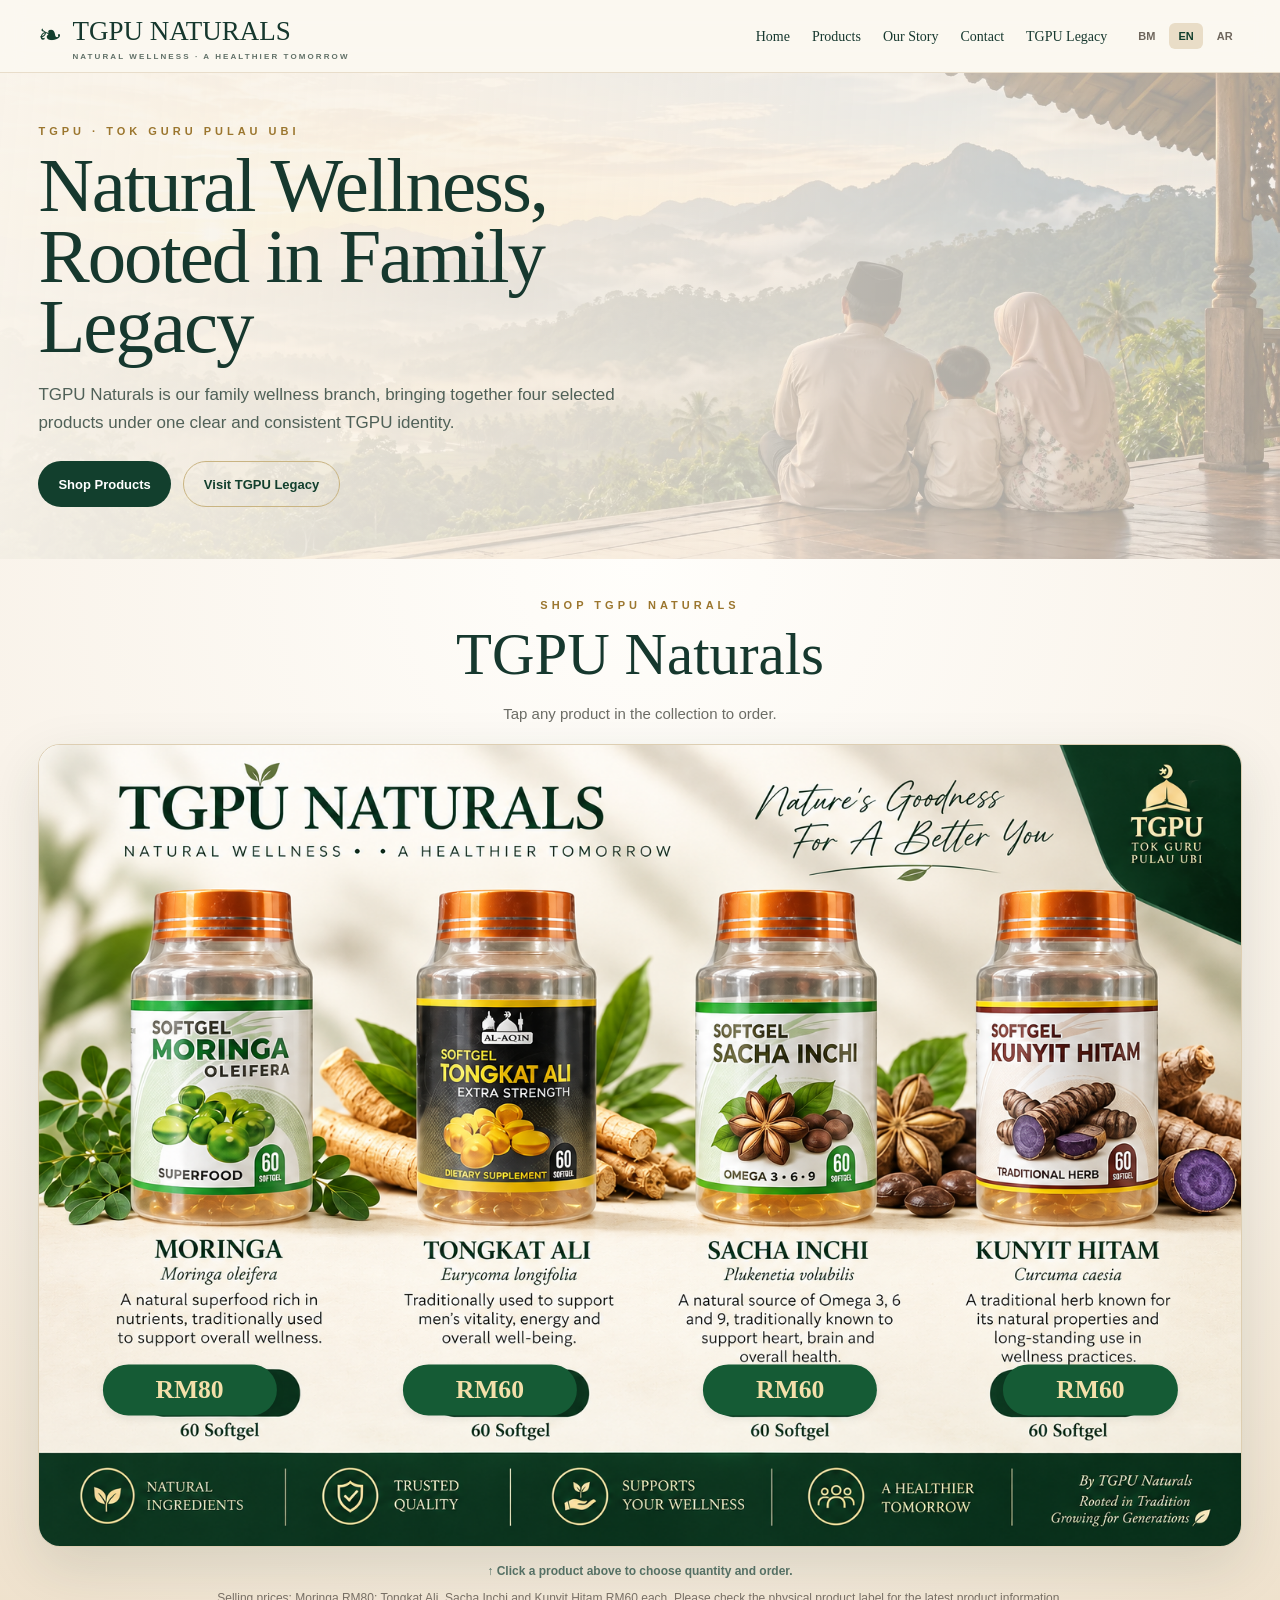
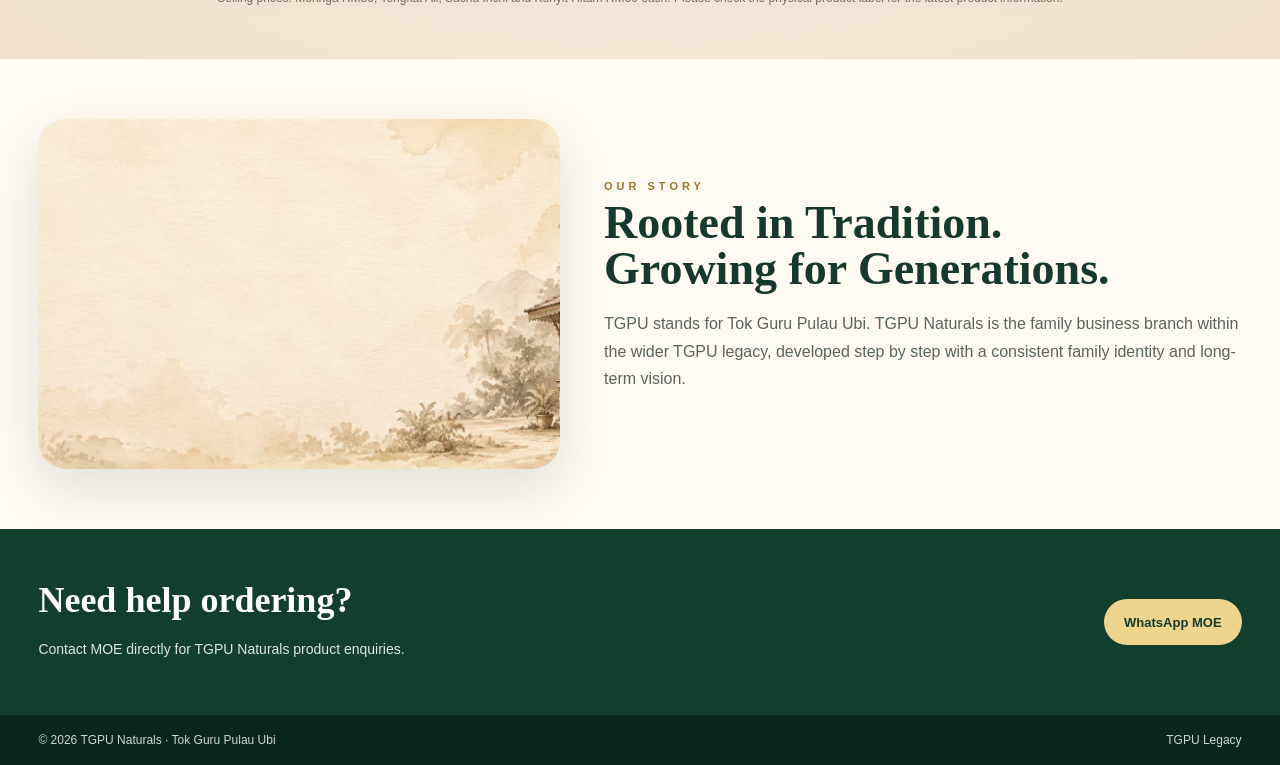
==== wellness/index.html @ 3b2234cc "Restore approved TGPU Naturals artwork with clickable product ordering and RM80 Moringa" ====
<!doctype html>
<html lang="en" dir="ltr">
<head>
<meta charset="utf-8">
<meta name="viewport" content="width=device-width,initial-scale=1">
<title>TGPU Naturals | Shop</title>
<meta name="description" content="Shop TGPU Naturals by Tok Guru Pulau Ubi — Moringa RM80, Tongkat Ali RM60, Sacha Inchi RM60 and Kunyit Hitam RM60.">
<meta name="robots" content="index,follow,max-image-preview:large">
<meta name="theme-color" content="#123f2d">
<link rel="canonical" href="https://mamduhsaffin.github.io/tgpu-legacy/wellness/">
<link rel="icon" href="../assets/favicon-512.png">
<style>
:root{--green:#123f2d;--green2:#09281d;--cream:#f8f2e8;--gold:#d5b665;--ink:#16382e;--muted:#5f6b64;--line:#e8ddca;--shadow:0 20px 55px rgba(28,52,42,.13)}
*{box-sizing:border-box}html{scroll-behavior:smooth}body{margin:0;background:var(--cream);color:var(--ink);font-family:Georgia,'Times New Roman',serif;line-height:1.5}a{color:inherit;text-decoration:none}button{font:inherit}.shell{width:min(1380px,94%);margin:auto}
.topbar{position:sticky;top:0;z-index:30;background:rgba(251,248,241,.96);backdrop-filter:blur(12px);border-bottom:1px solid var(--line)}.nav{min-height:72px;display:flex;align-items:center;gap:22px}.brand{display:flex;align-items:center;gap:10px}.leaf{font-size:29px;color:var(--green)}.brand strong{display:block;font-size:27px;font-weight:500}.brand small{display:block;font:600 8px Arial,sans-serif;letter-spacing:2.1px;color:#617168}.links{margin-left:auto;display:flex;gap:22px;font-size:14px}.links a:hover{color:#937127}.langs{display:flex;gap:5px}.langs button{border:0;background:transparent;padding:7px 9px;cursor:pointer;font:700 11px Arial,sans-serif;color:#6e665c}.langs button.active{background:#e9ddc7;border-radius:6px;color:var(--green)}
.hero{min-height:390px;background:linear-gradient(95deg,rgba(249,244,235,.98),rgba(249,244,235,.62)),url('assets/family-hero.webp') center/cover;display:flex;align-items:center}.hero-copy{max-width:700px;padding:52px 0}.eyebrow{font:700 11px Arial,sans-serif;letter-spacing:4px;color:#9b762e;text-transform:uppercase}.hero h1{font-size:clamp(48px,6vw,80px);line-height:.92;margin:14px 0 18px;font-weight:500;letter-spacing:-2px}.hero p{font:17px/1.65 Arial,sans-serif;color:#506158;max-width:620px}.actions{display:flex;gap:12px;flex-wrap:wrap;margin-top:24px}.btn{display:inline-flex;align-items:center;justify-content:center;min-height:46px;padding:0 20px;border-radius:999px;background:var(--green);color:white;font:700 13px Arial,sans-serif;border:0;cursor:pointer}.btn.alt{background:transparent;border:1px solid #c9b482;color:var(--green)}
.shop{padding:40px 0 52px;background:radial-gradient(circle at 50% 0,#fffefb 0,#f8f1e7 62%,#eee0ca 100%)}.shop-head{text-align:center;margin-bottom:22px}.shop-head h2{font-size:clamp(40px,4.6vw,62px);font-weight:500;margin:0}.shop-head p{font:15px Arial,sans-serif;color:#6b6c65;margin:6px 0 0}
.poster-wrap{overflow:auto;border-radius:22px;box-shadow:var(--shadow);border:1px solid #ddceb2;background:#fff}.poster-stage{position:relative;min-width:900px;line-height:0}.poster-stage>img{display:block;width:100%;height:auto}.hotspots{position:absolute;inset:0;display:grid;grid-template-columns:repeat(4,1fr);z-index:4}.hotspot{position:relative;border:0;background:transparent;cursor:pointer;padding:0;min-width:0}.hotspot:hover{background:rgba(18,63,45,.055)}.hotspot:focus-visible{outline:4px solid var(--gold);outline-offset:-5px}.buy-pill{position:absolute;left:50%;top:56%;transform:translate(-50%,-50%);background:rgba(18,63,45,.96);color:#f7e4a7;border:2px solid rgba(255,255,255,.85);box-shadow:0 9px 24px rgba(12,46,32,.28);border-radius:999px;padding:10px 18px;font:800 12px Arial,sans-serif;letter-spacing:.5px;white-space:nowrap;opacity:0;transition:.2s}.hotspot:hover .buy-pill,.hotspot:focus-visible .buy-pill{opacity:1;top:54%}
.correct-price{position:absolute;left:50%;top:80.5%;transform:translate(-50%,-50%);width:58%;height:6.4%;min-height:38px;background:#155b35;color:#f3dfaa;border-radius:999px;display:flex;align-items:center;justify-content:center;font:700 clamp(18px,2vw,32px)/1 Georgia,serif;box-shadow:0 3px 8px rgba(0,0,0,.08);z-index:6;pointer-events:none}.tap-note{text-align:center;margin:16px 0 0;font:700 12px/1.45 Arial,sans-serif;color:#557064}.shop-note{text-align:center;margin:8px auto 0;max-width:900px;font:12px/1.55 Arial,sans-serif;color:#776f64}
.story{padding:60px 0;background:#fffaf2}.story-grid{display:grid;grid-template-columns:.9fr 1.1fr;gap:44px;align-items:center}.story-img{min-height:350px;border-radius:28px;background:url('assets/heritage-story.webp') center/cover;box-shadow:var(--shadow)}.story h2{font-size:46px;line-height:1;margin:8px 0 18px}.story p{font:16px/1.7 Arial,sans-serif;color:#59645e}.contact{background:var(--green);color:#fff;padding:44px 0}.contact-row{display:flex;justify-content:space-between;align-items:center;gap:30px}.contact h2{font-size:36px;margin:0}.contact p{font:14px Arial,sans-serif;color:#dce7e2}.contact .btn{background:#efd48d;color:#153b2d}.footer{background:var(--green2);color:#cad7d1;padding:18px 0;font:12px Arial,sans-serif}.footer-row{display:flex;justify-content:space-between;gap:20px}
.modal-backdrop{position:fixed;inset:0;background:rgba(4,24,16,.68);display:none;align-items:center;justify-content:center;padding:20px;z-index:100}.modal-backdrop.open{display:flex}.modal{width:min(440px,100%);background:#fffaf2;border-radius:22px;padding:24px;box-shadow:0 30px 80px rgba(0,0,0,.32);position:relative}.close{position:absolute;right:15px;top:12px;border:0;background:transparent;font-size:28px;cursor:pointer;color:#5d655f}.modal .eyebrow{margin-bottom:8px}.modal h3{font-size:32px;margin:0 0 5px}.price-line{font:700 18px Arial,sans-serif;color:#365548;margin-bottom:20px}.qty-row{display:flex;align-items:center;justify-content:space-between;padding:14px 0;border-top:1px solid var(--line);border-bottom:1px solid var(--line)}.qty-control{display:flex;align-items:center;gap:15px}.qty-control button{width:36px;height:36px;border-radius:50%;border:1px solid #cdbfaa;background:#fff;cursor:pointer;font-size:20px}.qty-control strong{font:700 18px Arial,sans-serif;min-width:18px;text-align:center}.total{display:flex;justify-content:space-between;align-items:center;margin:20px 0}.total span{font:600 13px Arial,sans-serif;color:#6d6a63}.total strong{font-size:30px;color:var(--green)}.checkout{width:100%;min-height:50px;border:0;border-radius:999px;background:#1f6b43;color:#fff;font:800 14px Arial,sans-serif;cursor:pointer}.checkout:hover{filter:brightness(1.07)}.modal-note{font:11px/1.5 Arial,sans-serif;color:#777168;margin:12px 2px 0;text-align:center}
@media(max-width:1000px){.links{display:none}.story-grid{grid-template-columns:1fr}}
@media(max-width:620px){.shell{width:92%}.brand strong{font-size:22px}.brand small{font-size:6px;letter-spacing:1.4px}.hero h1{font-size:50px}.poster-wrap{border-radius:14px}.buy-pill{opacity:1;font-size:10px;padding:7px 11px;top:54%}.correct-price{min-height:34px}.contact-row,.footer-row{flex-direction:column;align-items:flex-start}}
html[dir=rtl] body{font-family:Tahoma,Arial,sans-serif}html[dir=rtl] .links{margin-left:0;margin-right:auto}html[dir=rtl] .close{right:auto;left:15px}
</style>
<script type="application/ld+json">{"@context":"https://schema.org","@type":"ItemList","name":"TGPU Naturals Products","itemListElement":[{"@type":"Product","position":1,"name":"Moringa","offers":{"@type":"Offer","priceCurrency":"MYR","price":"80","availability":"https://schema.org/InStock"}},{"@type":"Product","position":2,"name":"Tongkat Ali","offers":{"@type":"Offer","priceCurrency":"MYR","price":"60","availability":"https://schema.org/InStock"}},{"@type":"Product","position":3,"name":"Sacha Inchi","offers":{"@type":"Offer","priceCurrency":"MYR","price":"60","availability":"https://schema.org/InStock"}},{"@type":"Product","position":4,"name":"Kunyit Hitam","offers":{"@type":"Offer","priceCurrency":"MYR","price":"60","availability":"https://schema.org/InStock"}}]}</script>
</head>
<body>
<header class="topbar"><div class="shell nav"><a class="brand" href="#home"><span class="leaf">❧</span><span><strong>TGPU NATURALS</strong><small>NATURAL WELLNESS · A HEALTHIER TOMORROW</small></span></a><nav class="links"><a href="#home" data-t="home">Home</a><a href="#products" data-t="products">Products</a><a href="#story" data-t="story">Our Story</a><a href="#contact" data-t="contact">Contact</a><a href="../">TGPU Legacy</a></nav><div class="langs"><button data-lang="ms">BM</button><button data-lang="en" class="active">EN</button><button data-lang="ar">AR</button></div></div></header>
<main>
<section class="hero" id="home"><div class="shell"><div class="hero-copy"><div class="eyebrow">TGPU · TOK GURU PULAU UBI</div><h1 data-t="heroTitle">Natural Wellness,<br>Rooted in Family Legacy</h1><p data-t="heroText">TGPU Naturals is our family wellness branch, bringing together four selected products under one clear and consistent TGPU identity.</p><div class="actions"><a class="btn" href="#products" data-t="seeProducts">Shop Products</a><a class="btn alt" href="../" data-t="visitLegacy">Visit TGPU Legacy</a></div></div></div></section>
<section class="shop" id="products"><div class="shell"><div class="shop-head"><div class="eyebrow" data-t="collection">SHOP TGPU NATURALS</div><h2>TGPU Naturals</h2><p data-t="collectionSub">Tap any product in the collection to order.</p></div>
<div class="poster-wrap"><div class="poster-stage"><img src="assets/tgpu-naturals-approved-collection.png?v=20260911-restore" alt="TGPU Naturals collection featuring Moringa, Tongkat Ali, Sacha Inchi and Kunyit Hitam" width="1536" height="1024"><div class="hotspots">
<button class="hotspot product-trigger" data-name="Moringa" data-price="80" aria-label="Buy Moringa RM80"><span class="buy-pill" data-t="buyNow">BUY NOW</span><span class="correct-price">RM80</span></button>
<button class="hotspot product-trigger" data-name="Tongkat Ali" data-price="60" aria-label="Buy Tongkat Ali RM60"><span class="buy-pill" data-t="buyNow">BUY NOW</span><span class="correct-price">RM60</span></button>
<button class="hotspot product-trigger" data-name="Sacha Inchi" data-price="60" aria-label="Buy Sacha Inchi RM60"><span class="buy-pill" data-t="buyNow">BUY NOW</span><span class="correct-price">RM60</span></button>
<button class="hotspot product-trigger" data-name="Kunyit Hitam" data-price="60" aria-label="Buy Kunyit Hitam RM60"><span class="buy-pill" data-t="buyNow">BUY NOW</span><span class="correct-price">RM60</span></button>
</div></div></div><p class="tap-note" data-t="tapNote">↑ Click a product above to choose quantity and order.</p><p class="shop-note" data-t="shopNote">Selling prices: Moringa RM80; Tongkat Ali, Sacha Inchi and Kunyit Hitam RM60 each. Please check the physical product label for the latest product information.</p></div></section>
<section class="story" id="story"><div class="shell story-grid"><div class="story-img"></div><div><div class="eyebrow" data-t="ourStory">OUR STORY</div><h2 data-t="storyTitle">Rooted in Tradition.<br>Growing for Generations.</h2><p data-t="storyText">TGPU stands for Tok Guru Pulau Ubi. TGPU Naturals is the family business branch within the wider TGPU legacy, developed step by step with a consistent family identity and long-term vision.</p></div></div></section>
<section class="contact" id="contact"><div class="shell contact-row"><div><h2 data-t="contactTitle">Need help ordering?</h2><p data-t="contactText">Contact MOE directly for TGPU Naturals product enquiries.</p></div><a class="btn" href="https://wa.me/60128681339" target="_blank" rel="noopener">WhatsApp MOE</a></div></section>
</main>
<footer class="footer"><div class="shell footer-row"><span>© <span id="year"></span> TGPU Naturals · Tok Guru Pulau Ubi</span><a href="../">TGPU Legacy</a></div></footer>
<div class="modal-backdrop" id="orderModal" role="dialog" aria-modal="true" aria-labelledby="modalProduct"><div class="modal"><button class="close" id="modalClose" aria-label="Close">×</button><div class="eyebrow" data-t="orderTitle">ORDER PRODUCT</div><h3 id="modalProduct">Moringa</h3><div class="price-line"><span id="unitPrice">RM80</span> · 60 Softgel</div><div class="qty-row"><span data-t="quantity">Quantity</span><div class="qty-control"><button id="minus" aria-label="Decrease quantity">−</button><strong id="qty">1</strong><button id="plus" aria-label="Increase quantity">+</button></div></div><div class="total"><span data-t="total">Total</span><strong id="totalPrice">RM80</strong></div><button class="checkout" id="checkout" data-t="checkout">Order on WhatsApp</button><p class="modal-note" data-t="checkoutNote">Your selected product and quantity will be sent to TGPU Naturals WhatsApp.</p></div></div>
<script>
const T={en:{home:'Home',products:'Products',story:'Our Story',contact:'Contact',heroTitle:'Natural Wellness,<br>Rooted in Family Legacy',heroText:'TGPU Naturals is our family wellness branch, bringing together four selected products under one clear and consistent TGPU identity.',seeProducts:'Shop Products',visitLegacy:'Visit TGPU Legacy',collection:'SHOP TGPU NATURALS',collectionSub:'Tap any product in the collection to order.',tapNote:'↑ Click a product above to choose quantity and order.',shopNote:'Selling prices: Moringa RM80; Tongkat Ali, Sacha Inchi and Kunyit Hitam RM60 each. Please check the physical product label for the latest product information.',buyNow:'Buy Now',ourStory:'OUR STORY',storyTitle:'Rooted in Tradition.<br>Growing for Generations.',storyText:'TGPU stands for Tok Guru Pulau Ubi. TGPU Naturals is the family business branch within the wider TGPU legacy, developed step by step with a consistent family identity and long-term vision.',contactTitle:'Need help ordering?',contactText:'Contact MOE directly for TGPU Naturals product enquiries.',orderTitle:'ORDER PRODUCT',quantity:'Quantity',total:'Total',checkout:'Order on WhatsApp',checkoutNote:'Your selected product and quantity will be sent to TGPU Naturals WhatsApp.'},ms:{home:'Utama',products:'Produk',story:'Kisah Kami',contact:'Hubungi',heroTitle:'Kesejahteraan Semula Jadi,<br>Berakar pada Warisan Keluarga',heroText:'TGPU Naturals ialah cabang kesejahteraan keluarga kami yang menghimpunkan empat produk terpilih di bawah satu identiti TGPU yang jelas dan konsisten.',seeProducts:'Beli Produk',visitLegacy:'Lawati TGPU Legacy',collection:'BELI TGPU NATURALS',collectionSub:'Tekan mana-mana produk dalam koleksi untuk membuat pesanan.',tapNote:'↑ Tekan produk di atas untuk pilih kuantiti dan membuat pesanan.',shopNote:'Harga jualan: Moringa RM80; Tongkat Ali, Sacha Inchi dan Kunyit Hitam RM60 setiap satu. Sila semak label fizikal produk untuk maklumat produk terkini.',buyNow:'Beli Sekarang',ourStory:'KISAH KAMI',storyTitle:'Berakar pada Tradisi.<br>Berkembang untuk Generasi.',storyText:'TGPU bermaksud Tok Guru Pulau Ubi. TGPU Naturals ialah cabang perniagaan keluarga dalam warisan TGPU yang lebih luas, dibangunkan langkah demi langkah dengan identiti keluarga yang konsisten dan visi jangka panjang.',contactTitle:'Perlukan bantuan untuk membeli?',contactText:'Hubungi MOE terus untuk pertanyaan produk TGPU Naturals.',orderTitle:'PESAN PRODUK',quantity:'Kuantiti',total:'Jumlah',checkout:'Pesan melalui WhatsApp',checkoutNote:'Produk dan kuantiti pilihan anda akan dihantar terus ke WhatsApp TGPU Naturals.'},ar:{home:'الرئيسية',products:'المنتجات',story:'قصتنا',contact:'تواصل معنا',heroTitle:'عافية طبيعية،<br>متجذرة في إرث العائلة',heroText:'TGPU Naturals هو فرع العافية العائلي لدينا، ويجمع أربعة منتجات مختارة تحت هوية TGPU واضحة ومتسقة.',seeProducts:'تسوق المنتجات',visitLegacy:'زيارة TGPU Legacy',collection:'تسوق TGPU NATURALS',collectionSub:'اضغط على أي منتج في المجموعة للطلب.',tapNote:'↑ اضغط على المنتج لاختيار الكمية وإرسال الطلب.',shopNote:'أسعار البيع: المورينغا 80 رينغيت؛ تونغكات علي وساشا إنشي والكركم الأسود 60 رينغيت لكل منها. يُرجى مراجعة الملصق الفعلي لأحدث معلومات المنتج.',buyNow:'اشترِ الآن',ourStory:'قصتنا',storyTitle:'متجذرون في التقاليد.<br>ننمو للأجيال.',storyText:'يرمز TGPU إلى Tok Guru Pulau Ubi. وTGPU Naturals هو فرع الأعمال العائلي ضمن إرث TGPU الأوسع، ويتطور خطوة بخطوة بهوية عائلية متسقة ورؤية طويلة المدى.',contactTitle:'هل تحتاج مساعدة في الطلب؟',contactText:'تواصل مع MOE مباشرة للاستفسار عن منتجات TGPU Naturals.',orderTitle:'طلب المنتج',quantity:'الكمية',total:'الإجمالي',checkout:'اطلب عبر واتساب',checkoutNote:'سيتم إرسال المنتج والكمية المختارين مباشرة إلى واتساب TGPU Naturals.'}};
let lang='en',selected={name:'Moringa',price:80},qty=1;const modal=document.getElementById('orderModal');
function setLang(l){if(!T[l])l='en';lang=l;document.documentElement.lang=l;document.documentElement.dir=l==='ar'?'rtl':'ltr';document.querySelectorAll('[data-t]').forEach(el=>{const v=T[l][el.dataset.t];if(v)el.innerHTML=v});document.querySelectorAll('[data-lang]').forEach(b=>b.classList.toggle('active',b.dataset.lang===l));const u=new URL(location.href);u.searchParams.set('lang',l);history.replaceState({},'',u)}
function updateOrder(){document.getElementById('modalProduct').textContent=selected.name;document.getElementById('unitPrice').textContent='RM'+selected.price;document.getElementById('qty').textContent=qty;document.getElementById('totalPrice').textContent='RM'+(selected.price*qty)}
function openProduct(btn){selected={name:btn.dataset.name,price:Number(btn.dataset.price)};qty=1;updateOrder();modal.classList.add('open')}
document.querySelectorAll('.product-trigger').forEach(b=>b.addEventListener('click',()=>openProduct(b)));document.getElementById('modalClose').onclick=()=>modal.classList.remove('open');modal.addEventListener('click',e=>{if(e.target===modal)modal.classList.remove('open')});document.getElementById('minus').onclick=()=>{qty=Math.max(1,qty-1);updateOrder()};document.getElementById('plus').onclick=()=>{qty++;updateOrder()};document.getElementById('checkout').onclick=()=>{const total=selected.price*qty;const intro=lang==='ms'?'Assalamualaikum, saya ingin membuat pesanan TGPU Naturals:':lang==='ar'?'السلام عليكم، أود طلب منتج من TGPU Naturals:':'Assalamualaikum, I would like to order from TGPU Naturals:';const msg=`${intro}\n\nProduct: ${selected.name}\nPrice: RM${selected.price}\nQuantity: ${qty}\nTotal: RM${total}\n\nPlease help me proceed with the order.`;window.open('https://wa.me/60128681339?text='+encodeURIComponent(msg),'_blank')};document.querySelectorAll('[data-lang]').forEach(b=>b.onclick=()=>setLang(b.dataset.lang));document.getElementById('year').textContent=new Date().getFullYear();setLang(new URLSearchParams(location.search).get('lang')||'en');
</script>
</body></html>
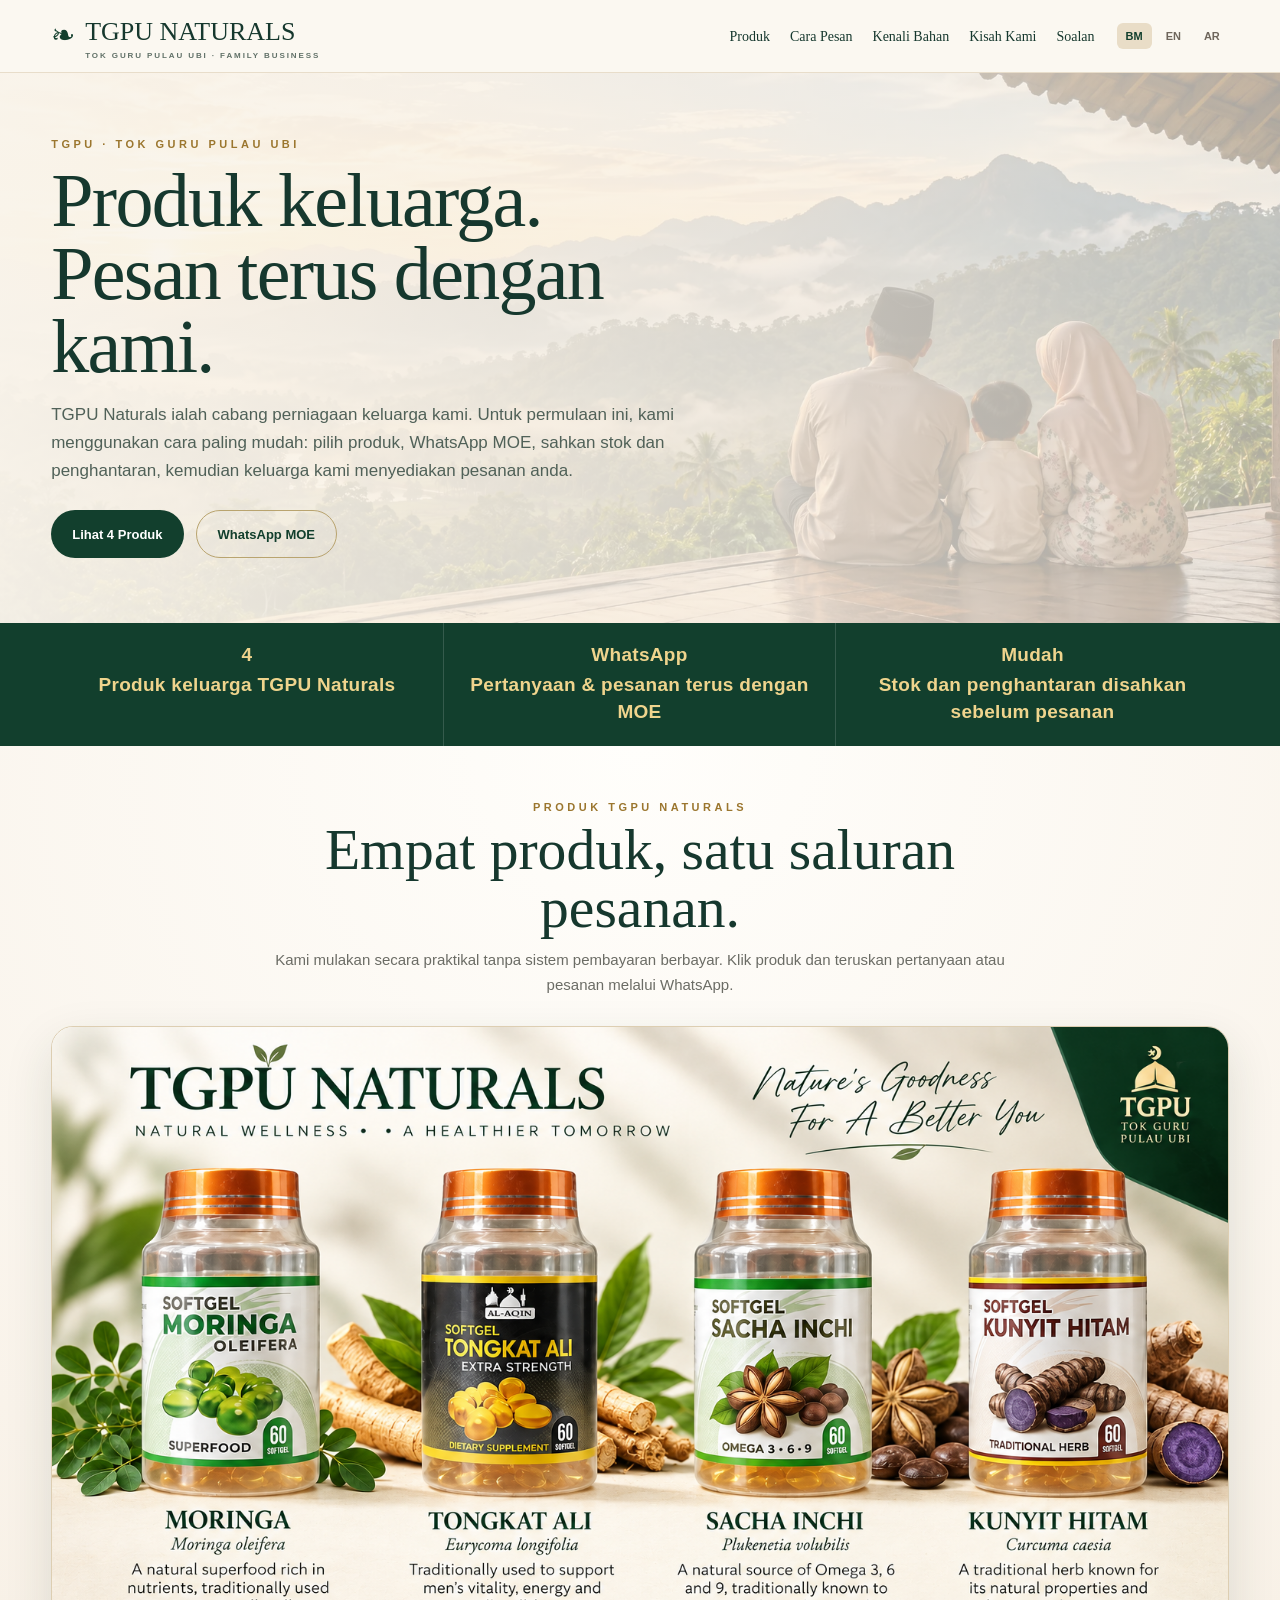
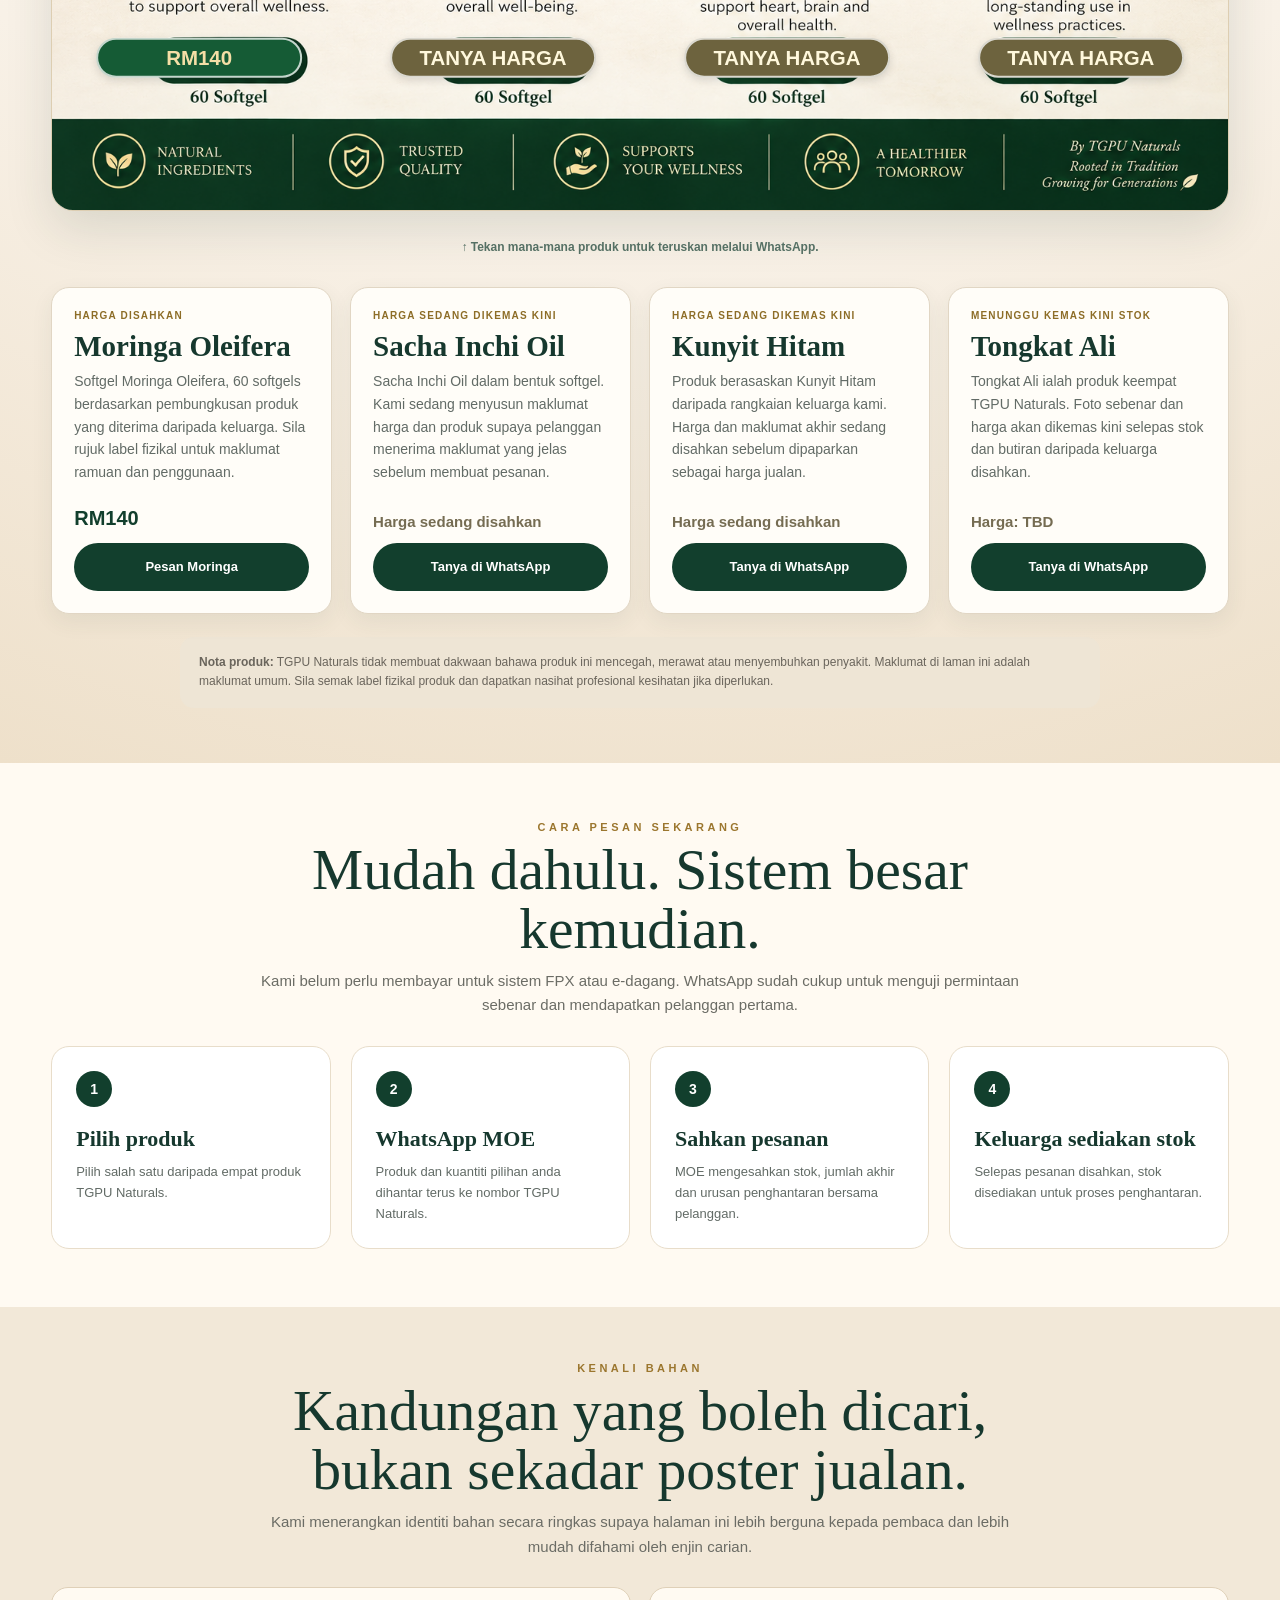
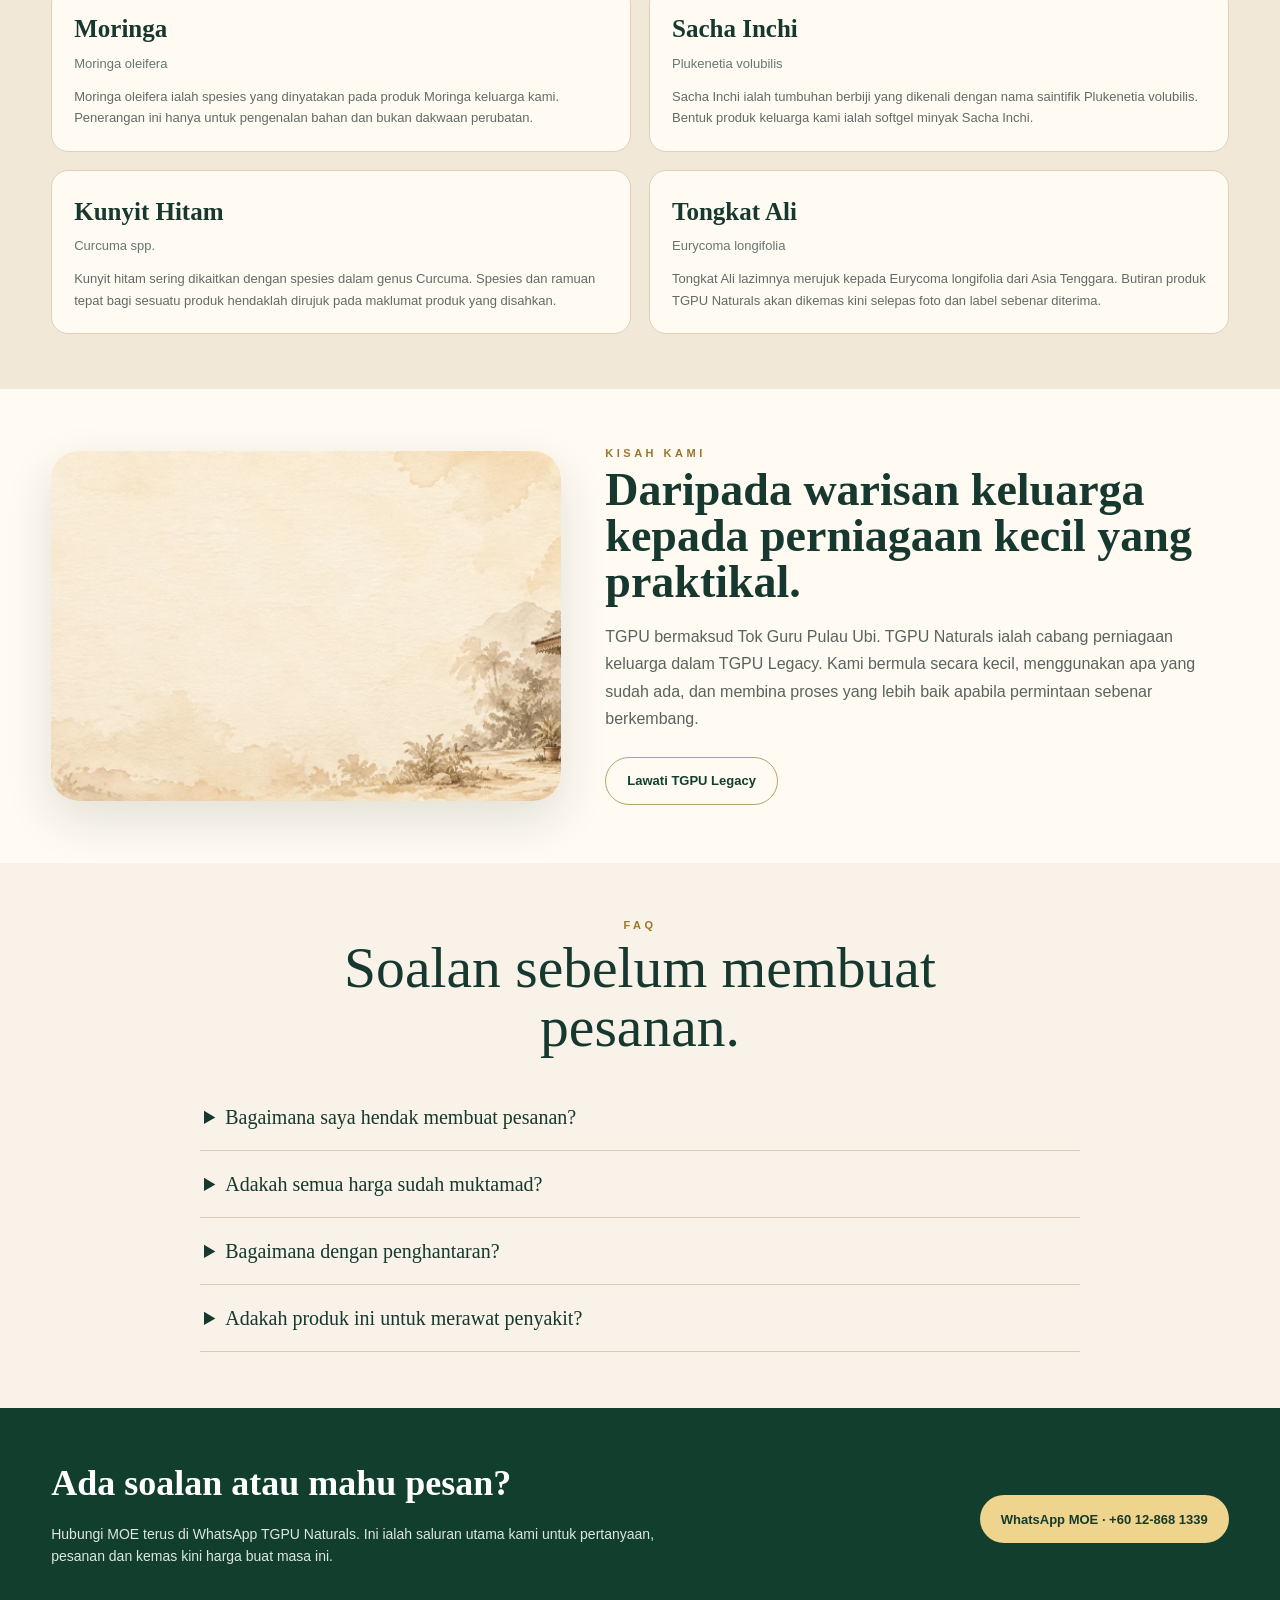
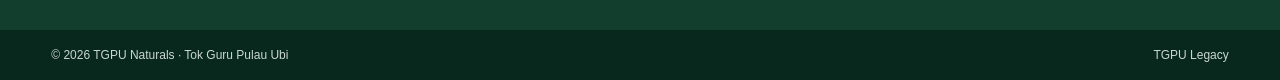
==== commit 93af06d3: "Optimize TGPU Naturals for zero-cost discovery and WhatsApp orders" ====
--- a/wellness/index.html
+++ b/wellness/index.html
@@ -1,52 +1,86 @@
 <!doctype html>
-<html lang="en" dir="ltr">
+<html lang="ms" dir="ltr">
 <head>
 <meta charset="utf-8">
 <meta name="viewport" content="width=device-width,initial-scale=1">
-<title>TGPU Naturals | Shop</title>
-<meta name="description" content="Shop TGPU Naturals by Tok Guru Pulau Ubi — Moringa RM80, Tongkat Ali RM60, Sacha Inchi RM60 and Kunyit Hitam RM60.">
+<title>TGPU Naturals Malaysia | Moringa, Sacha Inchi, Kunyit Hitam & Tongkat Ali</title>
+<meta name="description" content="TGPU Naturals ialah perniagaan keluarga Tok Guru Pulau Ubi. Kenali Moringa, Sacha Inchi, Kunyit Hitam dan Tongkat Ali serta buat pertanyaan atau pesanan terus melalui WhatsApp MOE.">
 <meta name="robots" content="index,follow,max-image-preview:large">
 <meta name="theme-color" content="#123f2d">
 <link rel="canonical" href="https://mamduhsaffin.github.io/tgpu-legacy/wellness/">
 <link rel="icon" href="../assets/favicon-512.png">
+<meta property="og:type" content="website">
+<meta property="og:title" content="TGPU Naturals Malaysia | Produk Keluarga Tok Guru Pulau Ubi">
+<meta property="og:description" content="Moringa, Sacha Inchi, Kunyit Hitam dan Tongkat Ali. Pertanyaan dan pesanan terus melalui WhatsApp MOE.">
+<meta property="og:url" content="https://mamduhsaffin.github.io/tgpu-legacy/wellness/">
+<meta property="og:image" content="https://mamduhsaffin.github.io/tgpu-legacy/wellness/assets/tgpu-naturals-approved-collection.png">
+<meta property="og:locale" content="ms_MY">
+<meta name="twitter:card" content="summary_large_image">
+<meta name="twitter:title" content="TGPU Naturals Malaysia">
+<meta name="twitter:description" content="Empat produk keluarga TGPU Naturals. Tanya dan pesan terus melalui WhatsApp MOE.">
+<meta name="twitter:image" content="https://mamduhsaffin.github.io/tgpu-legacy/wellness/assets/tgpu-naturals-approved-collection.png">
 <style>
-:root{--green:#123f2d;--green2:#09281d;--cream:#f8f2e8;--gold:#d5b665;--ink:#16382e;--muted:#5f6b64;--line:#e8ddca;--shadow:0 20px 55px rgba(28,52,42,.13)}
-*{box-sizing:border-box}html{scroll-behavior:smooth}body{margin:0;background:var(--cream);color:var(--ink);font-family:Georgia,'Times New Roman',serif;line-height:1.5}a{color:inherit;text-decoration:none}button{font:inherit}.shell{width:min(1380px,94%);margin:auto}
-.topbar{position:sticky;top:0;z-index:30;background:rgba(251,248,241,.96);backdrop-filter:blur(12px);border-bottom:1px solid var(--line)}.nav{min-height:72px;display:flex;align-items:center;gap:22px}.brand{display:flex;align-items:center;gap:10px}.leaf{font-size:29px;color:var(--green)}.brand strong{display:block;font-size:27px;font-weight:500}.brand small{display:block;font:600 8px Arial,sans-serif;letter-spacing:2.1px;color:#617168}.links{margin-left:auto;display:flex;gap:22px;font-size:14px}.links a:hover{color:#937127}.langs{display:flex;gap:5px}.langs button{border:0;background:transparent;padding:7px 9px;cursor:pointer;font:700 11px Arial,sans-serif;color:#6e665c}.langs button.active{background:#e9ddc7;border-radius:6px;color:var(--green)}
-.hero{min-height:390px;background:linear-gradient(95deg,rgba(249,244,235,.98),rgba(249,244,235,.62)),url('assets/family-hero.webp') center/cover;display:flex;align-items:center}.hero-copy{max-width:700px;padding:52px 0}.eyebrow{font:700 11px Arial,sans-serif;letter-spacing:4px;color:#9b762e;text-transform:uppercase}.hero h1{font-size:clamp(48px,6vw,80px);line-height:.92;margin:14px 0 18px;font-weight:500;letter-spacing:-2px}.hero p{font:17px/1.65 Arial,sans-serif;color:#506158;max-width:620px}.actions{display:flex;gap:12px;flex-wrap:wrap;margin-top:24px}.btn{display:inline-flex;align-items:center;justify-content:center;min-height:46px;padding:0 20px;border-radius:999px;background:var(--green);color:white;font:700 13px Arial,sans-serif;border:0;cursor:pointer}.btn.alt{background:transparent;border:1px solid #c9b482;color:var(--green)}
-.shop{padding:40px 0 52px;background:radial-gradient(circle at 50% 0,#fffefb 0,#f8f1e7 62%,#eee0ca 100%)}.shop-head{text-align:center;margin-bottom:22px}.shop-head h2{font-size:clamp(40px,4.6vw,62px);font-weight:500;margin:0}.shop-head p{font:15px Arial,sans-serif;color:#6b6c65;margin:6px 0 0}
-.poster-wrap{overflow:auto;border-radius:22px;box-shadow:var(--shadow);border:1px solid #ddceb2;background:#fff}.poster-stage{position:relative;min-width:900px;line-height:0}.poster-stage>img{display:block;width:100%;height:auto}.hotspots{position:absolute;inset:0;display:grid;grid-template-columns:repeat(4,1fr);z-index:4}.hotspot{position:relative;border:0;background:transparent;cursor:pointer;padding:0;min-width:0}.hotspot:hover{background:rgba(18,63,45,.055)}.hotspot:focus-visible{outline:4px solid var(--gold);outline-offset:-5px}.buy-pill{position:absolute;left:50%;top:56%;transform:translate(-50%,-50%);background:rgba(18,63,45,.96);color:#f7e4a7;border:2px solid rgba(255,255,255,.85);box-shadow:0 9px 24px rgba(12,46,32,.28);border-radius:999px;padding:10px 18px;font:800 12px Arial,sans-serif;letter-spacing:.5px;white-space:nowrap;opacity:0;transition:.2s}.hotspot:hover .buy-pill,.hotspot:focus-visible .buy-pill{opacity:1;top:54%}
-.correct-price{position:absolute;left:50%;top:80.5%;transform:translate(-50%,-50%);width:58%;height:6.4%;min-height:38px;background:#155b35;color:#f3dfaa;border-radius:999px;display:flex;align-items:center;justify-content:center;font:700 clamp(18px,2vw,32px)/1 Georgia,serif;box-shadow:0 3px 8px rgba(0,0,0,.08);z-index:6;pointer-events:none}.tap-note{text-align:center;margin:16px 0 0;font:700 12px/1.45 Arial,sans-serif;color:#557064}.shop-note{text-align:center;margin:8px auto 0;max-width:900px;font:12px/1.55 Arial,sans-serif;color:#776f64}
-.story{padding:60px 0;background:#fffaf2}.story-grid{display:grid;grid-template-columns:.9fr 1.1fr;gap:44px;align-items:center}.story-img{min-height:350px;border-radius:28px;background:url('assets/heritage-story.webp') center/cover;box-shadow:var(--shadow)}.story h2{font-size:46px;line-height:1;margin:8px 0 18px}.story p{font:16px/1.7 Arial,sans-serif;color:#59645e}.contact{background:var(--green);color:#fff;padding:44px 0}.contact-row{display:flex;justify-content:space-between;align-items:center;gap:30px}.contact h2{font-size:36px;margin:0}.contact p{font:14px Arial,sans-serif;color:#dce7e2}.contact .btn{background:#efd48d;color:#153b2d}.footer{background:var(--green2);color:#cad7d1;padding:18px 0;font:12px Arial,sans-serif}.footer-row{display:flex;justify-content:space-between;gap:20px}
-.modal-backdrop{position:fixed;inset:0;background:rgba(4,24,16,.68);display:none;align-items:center;justify-content:center;padding:20px;z-index:100}.modal-backdrop.open{display:flex}.modal{width:min(440px,100%);background:#fffaf2;border-radius:22px;padding:24px;box-shadow:0 30px 80px rgba(0,0,0,.32);position:relative}.close{position:absolute;right:15px;top:12px;border:0;background:transparent;font-size:28px;cursor:pointer;color:#5d655f}.modal .eyebrow{margin-bottom:8px}.modal h3{font-size:32px;margin:0 0 5px}.price-line{font:700 18px Arial,sans-serif;color:#365548;margin-bottom:20px}.qty-row{display:flex;align-items:center;justify-content:space-between;padding:14px 0;border-top:1px solid var(--line);border-bottom:1px solid var(--line)}.qty-control{display:flex;align-items:center;gap:15px}.qty-control button{width:36px;height:36px;border-radius:50%;border:1px solid #cdbfaa;background:#fff;cursor:pointer;font-size:20px}.qty-control strong{font:700 18px Arial,sans-serif;min-width:18px;text-align:center}.total{display:flex;justify-content:space-between;align-items:center;margin:20px 0}.total span{font:600 13px Arial,sans-serif;color:#6d6a63}.total strong{font-size:30px;color:var(--green)}.checkout{width:100%;min-height:50px;border:0;border-radius:999px;background:#1f6b43;color:#fff;font:800 14px Arial,sans-serif;cursor:pointer}.checkout:hover{filter:brightness(1.07)}.modal-note{font:11px/1.5 Arial,sans-serif;color:#777168;margin:12px 2px 0;text-align:center}
-@media(max-width:1000px){.links{display:none}.story-grid{grid-template-columns:1fr}}
-@media(max-width:620px){.shell{width:92%}.brand strong{font-size:22px}.brand small{font-size:6px;letter-spacing:1.4px}.hero h1{font-size:50px}.poster-wrap{border-radius:14px}.buy-pill{opacity:1;font-size:10px;padding:7px 11px;top:54%}.correct-price{min-height:34px}.contact-row,.footer-row{flex-direction:column;align-items:flex-start}}
+:root{--green:#123f2d;--green2:#09281d;--cream:#f8f2e8;--gold:#d5b665;--ink:#16382e;--muted:#5f6b64;--line:#e8ddca;--white:#fffdf8;--shadow:0 18px 48px rgba(28,52,42,.13)}
+*{box-sizing:border-box}html{scroll-behavior:smooth}body{margin:0;background:var(--cream);color:var(--ink);font-family:Georgia,'Times New Roman',serif;line-height:1.5}a{color:inherit;text-decoration:none}button{font:inherit}.shell{width:min(1220px,92%);margin:auto}
+.topbar{position:sticky;top:0;z-index:30;background:rgba(251,248,241,.97);backdrop-filter:blur(12px);border-bottom:1px solid var(--line)}.nav{min-height:72px;display:flex;align-items:center;gap:22px}.brand{display:flex;align-items:center;gap:10px}.leaf{font-size:29px;color:var(--green)}.brand strong{display:block;font-size:26px;font-weight:500}.brand small{display:block;font:600 8px Arial,sans-serif;letter-spacing:1.9px;color:#617168}.links{margin-left:auto;display:flex;gap:20px;font-size:14px}.links a:hover{color:#937127}.langs{display:flex;gap:5px}.langs button{border:0;background:transparent;padding:7px 9px;cursor:pointer;font:700 11px Arial,sans-serif;color:#6e665c}.langs button.active{background:#e9ddc7;border-radius:6px;color:var(--green)}
+.hero{min-height:470px;background:linear-gradient(95deg,rgba(249,244,235,.98),rgba(249,244,235,.67)),url('assets/family-hero.webp') center/cover;display:flex;align-items:center}.hero-copy{max-width:720px;padding:65px 0}.eyebrow{font:700 11px Arial,sans-serif;letter-spacing:3.5px;color:#9b762e;text-transform:uppercase}.hero h1{font-size:clamp(46px,6vw,76px);line-height:.96;margin:14px 0 18px;font-weight:500;letter-spacing:-1.7px}.hero p{font:17px/1.65 Arial,sans-serif;color:#506158;max-width:650px}.actions{display:flex;gap:12px;flex-wrap:wrap;margin-top:25px}.btn{display:inline-flex;align-items:center;justify-content:center;min-height:48px;padding:0 21px;border-radius:999px;background:var(--green);color:white;font:700 13px Arial,sans-serif;border:0;cursor:pointer}.btn.alt{background:transparent;border:1px solid #b9a46f;color:var(--green)}.btn.gold{background:#efd48d;color:#153b2d}.trust{background:var(--green);color:#fff}.trust-row{display:grid;grid-template-columns:repeat(3,1fr);gap:0}.trust-item{padding:18px 22px;text-align:center;border-right:1px solid rgba(255,255,255,.15);font:700 12px/1.45 Arial,sans-serif;letter-spacing:.3px}.trust-item:last-child{border:0}.trust-item span{display:block;color:#efd48d;font-size:19px;margin-bottom:2px}
+.shop{padding:55px 0;background:radial-gradient(circle at 50% 0,#fffefb 0,#f8f1e7 62%,#eee0ca 100%)}.section-head{text-align:center;max-width:780px;margin:0 auto 28px}.section-head h2{font-size:clamp(40px,4.5vw,60px);font-weight:500;line-height:1.02;margin:8px 0 10px}.section-head p{font:15px/1.65 Arial,sans-serif;color:#6b6c65;margin:0}.poster-wrap{overflow:auto;border-radius:22px;box-shadow:var(--shadow);border:1px solid #ddceb2;background:#fff;margin-bottom:28px}.poster-stage{position:relative;min-width:880px;line-height:0}.poster-stage>img{display:block;width:100%;height:auto}.hotspots{position:absolute;inset:0;display:grid;grid-template-columns:repeat(4,1fr);z-index:4}.hotspot{position:relative;border:0;background:transparent;cursor:pointer;padding:0;min-width:0}.hotspot:hover{background:rgba(18,63,45,.045)}.hotspot:focus-visible{outline:4px solid var(--gold);outline-offset:-5px}.price-pill{position:absolute;left:50%;top:80.5%;transform:translate(-50%,-50%);width:70%;min-height:40px;padding:7px 10px;background:#155b35;color:#f4dfa6;border:2px solid rgba(255,255,255,.75);border-radius:999px;display:flex;align-items:center;justify-content:center;text-align:center;font:800 clamp(13px,1.6vw,24px)/1.1 Arial,sans-serif;box-shadow:0 3px 9px rgba(0,0,0,.12);z-index:6;pointer-events:none}.price-pill.pending{background:#6d633e;color:#fff8dc}.tap-note{text-align:center;margin:14px 0 0;font:700 12px/1.45 Arial,sans-serif;color:#557064}.product-grid{display:grid;grid-template-columns:repeat(4,1fr);gap:18px;margin-top:30px}.card{background:var(--white);border:1px solid #e1d6c4;border-radius:18px;padding:22px;box-shadow:0 8px 22px rgba(48,65,54,.07);display:flex;flex-direction:column;min-height:310px}.card .tag{font:800 10px Arial,sans-serif;letter-spacing:1.2px;color:#8d6d27;text-transform:uppercase}.card h3{font-size:29px;line-height:1.05;margin:10px 0 9px}.card p{font:14px/1.62 Arial,sans-serif;color:#626b66;margin:0 0 15px}.card .price{margin-top:auto;font:700 20px Arial,sans-serif;color:var(--green);padding-top:8px}.card .price.pending{color:#756c52;font-size:15px}.card .btn{margin-top:13px;width:100%}.fine{max-width:920px;margin:23px auto 0;padding:16px 19px;border-radius:14px;background:#eee5d5;color:#6a655c;font:12px/1.65 Arial,sans-serif}
+.how{padding:58px 0;background:#fffaf2}.steps{display:grid;grid-template-columns:repeat(4,1fr);gap:20px;margin-top:26px}.step{padding:24px;border:1px solid var(--line);border-radius:18px;background:#fff}.step b{display:grid;place-items:center;width:36px;height:36px;border-radius:50%;background:var(--green);color:#fff;font:700 14px Arial,sans-serif;margin-bottom:15px}.step h3{font-size:22px;margin:0 0 7px}.step p{font:13px/1.6 Arial,sans-serif;color:#626b66;margin:0}
+.ingredients{padding:55px 0;background:#f2e8d8}.ingredient-grid{display:grid;grid-template-columns:repeat(2,1fr);gap:18px;margin-top:28px}.ingredient{background:#fffaf2;border-radius:17px;padding:22px;border:1px solid #dfd0b8}.ingredient h3{margin:0 0 3px;font-size:25px}.ingredient em{font:13px Arial,sans-serif;color:#66776f}.ingredient p{font:13px/1.65 Arial,sans-serif;color:#626b66;margin:11px 0 0}
+.story{padding:58px 0;background:#fffaf2}.story-grid{display:grid;grid-template-columns:.9fr 1.1fr;gap:44px;align-items:center}.story-img{min-height:350px;border-radius:28px;background:url('assets/heritage-story.webp') center/cover;box-shadow:var(--shadow)}.story h2{font-size:46px;line-height:1;margin:8px 0 18px}.story p{font:16px/1.7 Arial,sans-serif;color:#59645e}.faq{padding:56px 0;background:#f8f2e8}.faq-list{max-width:880px;margin:25px auto 0}.faq details{border-bottom:1px solid #d9cdb9;padding:0}.faq summary{cursor:pointer;padding:18px 4px;font-size:20px}.faq details p{font:14px/1.7 Arial,sans-serif;color:#626b66;padding:0 4px 18px;margin:0}.contact{background:var(--green);color:#fff;padding:48px 0}.contact-row{display:flex;justify-content:space-between;align-items:center;gap:30px}.contact h2{font-size:36px;margin:0}.contact p{font:14px/1.55 Arial,sans-serif;color:#dce7e2;max-width:660px}.footer{background:var(--green2);color:#cad7d1;padding:18px 0;font:12px Arial,sans-serif}.footer-row{display:flex;justify-content:space-between;gap:20px}
+.modal-backdrop{position:fixed;inset:0;background:rgba(4,24,16,.68);display:none;align-items:center;justify-content:center;padding:20px;z-index:100}.modal-backdrop.open{display:flex}.modal{width:min(445px,100%);background:#fffaf2;border-radius:22px;padding:25px;box-shadow:0 30px 80px rgba(0,0,0,.32);position:relative}.close{position:absolute;right:15px;top:12px;border:0;background:transparent;font-size:28px;cursor:pointer;color:#5d655f}.modal h3{font-size:32px;margin:8px 0 5px}.price-line{font:700 17px Arial,sans-serif;color:#365548;margin-bottom:19px}.qty-row{display:flex;align-items:center;justify-content:space-between;padding:14px 0;border-top:1px solid var(--line);border-bottom:1px solid var(--line)}.qty-control{display:flex;align-items:center;gap:15px}.qty-control button{width:36px;height:36px;border-radius:50%;border:1px solid #cdbfaa;background:#fff;cursor:pointer;font-size:20px}.qty-control strong{font:700 18px Arial,sans-serif;min-width:18px;text-align:center}.total{display:flex;justify-content:space-between;align-items:center;margin:20px 0}.total span{font:600 13px Arial,sans-serif;color:#6d6a63}.total strong{font-size:28px;color:var(--green)}.checkout{width:100%;min-height:50px;border:0;border-radius:999px;background:#1f6b43;color:#fff;font:800 14px Arial,sans-serif;cursor:pointer}.modal-note{font:11px/1.55 Arial,sans-serif;color:#777168;margin:12px 2px 0;text-align:center}
+@media(max-width:1000px){.links{display:none}.product-grid,.steps{grid-template-columns:repeat(2,1fr)}.story-grid{grid-template-columns:1fr}}
+@media(max-width:650px){.shell{width:92%}.brand strong{font-size:21px}.brand small{font-size:6px;letter-spacing:1.3px}.hero{min-height:420px}.hero h1{font-size:47px}.trust-row{grid-template-columns:1fr}.trust-item{border-right:0;border-bottom:1px solid rgba(255,255,255,.13)}.product-grid,.steps,.ingredient-grid{grid-template-columns:1fr}.poster-wrap{border-radius:14px}.price-pill{min-height:34px;font-size:12px}.contact-row,.footer-row{flex-direction:column;align-items:flex-start}.story h2{font-size:38px}}
 html[dir=rtl] body{font-family:Tahoma,Arial,sans-serif}html[dir=rtl] .links{margin-left:0;margin-right:auto}html[dir=rtl] .close{right:auto;left:15px}
 </style>
-<script type="application/ld+json">{"@context":"https://schema.org","@type":"ItemList","name":"TGPU Naturals Products","itemListElement":[{"@type":"Product","position":1,"name":"Moringa","offers":{"@type":"Offer","priceCurrency":"MYR","price":"80","availability":"https://schema.org/InStock"}},{"@type":"Product","position":2,"name":"Tongkat Ali","offers":{"@type":"Offer","priceCurrency":"MYR","price":"60","availability":"https://schema.org/InStock"}},{"@type":"Product","position":3,"name":"Sacha Inchi","offers":{"@type":"Offer","priceCurrency":"MYR","price":"60","availability":"https://schema.org/InStock"}},{"@type":"Product","position":4,"name":"Kunyit Hitam","offers":{"@type":"Offer","priceCurrency":"MYR","price":"60","availability":"https://schema.org/InStock"}}]}</script>
+<script type="application/ld+json">
+{"@context":"https://schema.org","@type":"WebPage","name":"TGPU Naturals Malaysia","url":"https://mamduhsaffin.github.io/tgpu-legacy/wellness/","description":"TGPU Naturals ialah perniagaan keluarga Tok Guru Pulau Ubi yang memperkenalkan Moringa, Sacha Inchi, Kunyit Hitam dan Tongkat Ali.","about":[{"@type":"Thing","name":"Moringa oleifera"},{"@type":"Thing","name":"Sacha Inchi"},{"@type":"Thing","name":"Kunyit Hitam"},{"@type":"Thing","name":"Tongkat Ali"}]}
+</script>
+<script type="application/ld+json">
+{"@context":"https://schema.org","@type":"Organization","name":"TGPU Naturals","parentOrganization":{"@type":"Organization","name":"TGPU Legacy"},"url":"https://mamduhsaffin.github.io/tgpu-legacy/wellness/","contactPoint":{"@type":"ContactPoint","telephone":"+60128681339","contactType":"customer service","availableLanguage":["Malay","English","Arabic"]}}
+</script>
+<script type="application/ld+json">
+{"@context":"https://schema.org","@type":"FAQPage","mainEntity":[{"@type":"Question","name":"Bagaimana hendak membuat pesanan TGPU Naturals?","acceptedAnswer":{"@type":"Answer","text":"Pilih produk dan hubungi MOE melalui WhatsApp. Stok, jumlah bayaran dan penghantaran akan disahkan sebelum pesanan diteruskan."}},{"@type":"Question","name":"Adakah semua harga telah disahkan?","acceptedAnswer":{"@type":"Answer","text":"Harga Moringa kini RM140. Harga Sacha Inchi, Kunyit Hitam dan Tongkat Ali akan dikemas kini selepas disahkan."}},{"@type":"Question","name":"Adakah TGPU Naturals memberi nasihat perubatan?","acceptedAnswer":{"@type":"Answer","text":"Tidak. Maklumat di laman ini bersifat umum dan tidak menggantikan nasihat profesional kesihatan."}}]}
+</script>
 </head>
 <body>
-<header class="topbar"><div class="shell nav"><a class="brand" href="#home"><span class="leaf">❧</span><span><strong>TGPU NATURALS</strong><small>NATURAL WELLNESS · A HEALTHIER TOMORROW</small></span></a><nav class="links"><a href="#home" data-t="home">Home</a><a href="#products" data-t="products">Products</a><a href="#story" data-t="story">Our Story</a><a href="#contact" data-t="contact">Contact</a><a href="../">TGPU Legacy</a></nav><div class="langs"><button data-lang="ms">BM</button><button data-lang="en" class="active">EN</button><button data-lang="ar">AR</button></div></div></header>
+<header class="topbar"><div class="shell nav"><a class="brand" href="#home"><span class="leaf">❧</span><span><strong>TGPU NATURALS</strong><small>TOK GURU PULAU UBI · FAMILY BUSINESS</small></span></a><nav class="links"><a href="#products" data-t="products">Produk</a><a href="#how" data-t="howNav">Cara Pesan</a><a href="#ingredients" data-t="learnNav">Kenali Bahan</a><a href="#story" data-t="story">Kisah Kami</a><a href="#faq" data-t="faqNav">Soalan</a></nav><div class="langs"><button data-lang="ms" class="active">BM</button><button data-lang="en">EN</button><button data-lang="ar">AR</button></div></div></header>
 <main>
-<section class="hero" id="home"><div class="shell"><div class="hero-copy"><div class="eyebrow">TGPU · TOK GURU PULAU UBI</div><h1 data-t="heroTitle">Natural Wellness,<br>Rooted in Family Legacy</h1><p data-t="heroText">TGPU Naturals is our family wellness branch, bringing together four selected products under one clear and consistent TGPU identity.</p><div class="actions"><a class="btn" href="#products" data-t="seeProducts">Shop Products</a><a class="btn alt" href="../" data-t="visitLegacy">Visit TGPU Legacy</a></div></div></div></section>
-<section class="shop" id="products"><div class="shell"><div class="shop-head"><div class="eyebrow" data-t="collection">SHOP TGPU NATURALS</div><h2>TGPU Naturals</h2><p data-t="collectionSub">Tap any product in the collection to order.</p></div>
-<div class="poster-wrap"><div class="poster-stage"><img src="assets/tgpu-naturals-approved-collection.png?v=20260911-restore" alt="TGPU Naturals collection featuring Moringa, Tongkat Ali, Sacha Inchi and Kunyit Hitam" width="1536" height="1024"><div class="hotspots">
-<button class="hotspot product-trigger" data-name="Moringa" data-price="80" aria-label="Buy Moringa RM80"><span class="buy-pill" data-t="buyNow">BUY NOW</span><span class="correct-price">RM80</span></button>
-<button class="hotspot product-trigger" data-name="Tongkat Ali" data-price="60" aria-label="Buy Tongkat Ali RM60"><span class="buy-pill" data-t="buyNow">BUY NOW</span><span class="correct-price">RM60</span></button>
-<button class="hotspot product-trigger" data-name="Sacha Inchi" data-price="60" aria-label="Buy Sacha Inchi RM60"><span class="buy-pill" data-t="buyNow">BUY NOW</span><span class="correct-price">RM60</span></button>
-<button class="hotspot product-trigger" data-name="Kunyit Hitam" data-price="60" aria-label="Buy Kunyit Hitam RM60"><span class="buy-pill" data-t="buyNow">BUY NOW</span><span class="correct-price">RM60</span></button>
-</div></div></div><p class="tap-note" data-t="tapNote">↑ Click a product above to choose quantity and order.</p><p class="shop-note" data-t="shopNote">Selling prices: Moringa RM80; Tongkat Ali, Sacha Inchi and Kunyit Hitam RM60 each. Please check the physical product label for the latest product information.</p></div></section>
-<section class="story" id="story"><div class="shell story-grid"><div class="story-img"></div><div><div class="eyebrow" data-t="ourStory">OUR STORY</div><h2 data-t="storyTitle">Rooted in Tradition.<br>Growing for Generations.</h2><p data-t="storyText">TGPU stands for Tok Guru Pulau Ubi. TGPU Naturals is the family business branch within the wider TGPU legacy, developed step by step with a consistent family identity and long-term vision.</p></div></div></section>
-<section class="contact" id="contact"><div class="shell contact-row"><div><h2 data-t="contactTitle">Need help ordering?</h2><p data-t="contactText">Contact MOE directly for TGPU Naturals product enquiries.</p></div><a class="btn" href="https://wa.me/60128681339" target="_blank" rel="noopener">WhatsApp MOE</a></div></section>
+<section class="hero" id="home"><div class="shell"><div class="hero-copy"><div class="eyebrow">TGPU · TOK GURU PULAU UBI</div><h1 data-t="heroTitle">Produk keluarga.<br>Pesan terus dengan kami.</h1><p data-t="heroText">TGPU Naturals ialah cabang perniagaan keluarga kami. Untuk permulaan ini, kami menggunakan cara paling mudah: pilih produk, WhatsApp MOE, sahkan stok dan penghantaran, kemudian keluarga kami menyediakan pesanan anda.</p><div class="actions"><a class="btn" href="#products" data-t="seeProducts">Lihat 4 Produk</a><a class="btn alt" href="https://wa.me/60128681339?text=Assalamualaikum%20MOE%2C%20saya%20ingin%20bertanya%20tentang%20TGPU%20Naturals." target="_blank" rel="noopener" data-t="whatsappNow">WhatsApp MOE</a></div></div></div></section>
+<section class="trust"><div class="shell trust-row"><div class="trust-item"><span>4</span><span data-t="trust1">Produk keluarga TGPU Naturals</span></div><div class="trust-item"><span>WhatsApp</span><span data-t="trust2">Pertanyaan & pesanan terus dengan MOE</span></div><div class="trust-item"><span data-t="trust3top">Mudah</span><span data-t="trust3">Stok dan penghantaran disahkan sebelum pesanan</span></div></div></section>
+<section class="shop" id="products"><div class="shell"><div class="section-head"><div class="eyebrow" data-t="collection">PRODUK TGPU NATURALS</div><h2 data-t="productsTitle">Empat produk, satu saluran pesanan.</h2><p data-t="collectionSub">Kami mulakan secara praktikal tanpa sistem pembayaran berbayar. Klik produk dan teruskan pertanyaan atau pesanan melalui WhatsApp.</p></div>
+<div class="poster-wrap"><div class="poster-stage"><img src="assets/tgpu-naturals-approved-collection.png?v=20260912-seo" alt="TGPU Naturals Malaysia collection: Moringa, Tongkat Ali, Sacha Inchi and Kunyit Hitam" width="1536" height="1024"><div class="hotspots">
+<button class="hotspot product-trigger" data-name="Moringa" data-price="140" aria-label="Moringa RM140"><span class="price-pill">RM140</span></button>
+<button class="hotspot product-trigger" data-name="Tongkat Ali" data-price="" aria-label="Tongkat Ali - harga akan dikemas kini"><span class="price-pill pending" data-t="pricePendingShort">TANYA HARGA</span></button>
+<button class="hotspot product-trigger" data-name="Sacha Inchi" data-price="" aria-label="Sacha Inchi - harga akan dikemas kini"><span class="price-pill pending" data-t="pricePendingShort">TANYA HARGA</span></button>
+<button class="hotspot product-trigger" data-name="Kunyit Hitam" data-price="" aria-label="Kunyit Hitam - harga akan dikemas kini"><span class="price-pill pending" data-t="pricePendingShort">TANYA HARGA</span></button>
+</div></div></div><p class="tap-note" data-t="tapNote">↑ Tekan mana-mana produk untuk teruskan melalui WhatsApp.</p>
+<div class="product-grid">
+<article class="card"><span class="tag" data-t="confirmedPrice">HARGA DISAHKAN</span><h3>Moringa Oleifera</h3><p data-t="moringaDesc">Softgel Moringa Oleifera, 60 softgels berdasarkan pembungkusan produk yang diterima daripada keluarga. Sila rujuk label fizikal untuk maklumat ramuan dan penggunaan.</p><div class="price">RM140</div><button class="btn product-trigger" data-name="Moringa" data-price="140" data-t="orderMoringa">Pesan Moringa</button></article>
+<article class="card"><span class="tag" data-t="priceUpdating">HARGA SEDANG DIKEMAS KINI</span><h3>Sacha Inchi Oil</h3><p data-t="sachaDesc">Sacha Inchi Oil dalam bentuk softgel. Kami sedang menyusun maklumat harga dan produk supaya pelanggan menerima maklumat yang jelas sebelum membuat pesanan.</p><div class="price pending" data-t="priceConfirming">Harga sedang disahkan</div><button class="btn product-trigger" data-name="Sacha Inchi" data-price="" data-t="askPrice">Tanya di WhatsApp</button></article>
+<article class="card"><span class="tag" data-t="priceUpdating">HARGA SEDANG DIKEMAS KINI</span><h3>Kunyit Hitam</h3><p data-t="kunyitDesc">Produk berasaskan Kunyit Hitam daripada rangkaian keluarga kami. Harga dan maklumat akhir sedang disahkan sebelum dipaparkan sebagai harga jualan.</p><div class="price pending" data-t="priceConfirming">Harga sedang disahkan</div><button class="btn product-trigger" data-name="Kunyit Hitam" data-price="" data-t="askPrice">Tanya di WhatsApp</button></article>
+<article class="card"><span class="tag" data-t="awaitingUpdate">MENUNGGU KEMAS KINI STOK</span><h3>Tongkat Ali</h3><p data-t="tongkatDesc">Tongkat Ali ialah produk keempat TGPU Naturals. Foto sebenar dan harga akan dikemas kini selepas stok dan butiran daripada keluarga disahkan.</p><div class="price pending" data-t="priceTbd">Harga: TBD</div><button class="btn product-trigger" data-name="Tongkat Ali" data-price="" data-t="askPrice">Tanya di WhatsApp</button></article>
+</div>
+<div class="fine" data-t="productNote"><strong>Nota produk:</strong> TGPU Naturals tidak membuat dakwaan bahawa produk ini mencegah, merawat atau menyembuhkan penyakit. Maklumat di laman ini adalah maklumat umum. Sila semak label fizikal produk dan dapatkan nasihat profesional kesihatan jika diperlukan.</div>
+</div></section>
+<section class="how" id="how"><div class="shell"><div class="section-head"><div class="eyebrow" data-t="howEyebrow">CARA PESAN SEKARANG</div><h2 data-t="howTitle">Mudah dahulu. Sistem besar kemudian.</h2><p data-t="howText">Kami belum perlu membayar untuk sistem FPX atau e-dagang. WhatsApp sudah cukup untuk menguji permintaan sebenar dan mendapatkan pelanggan pertama.</p></div><div class="steps"><article class="step"><b>1</b><h3 data-t="step1Title">Pilih produk</h3><p data-t="step1Text">Pilih salah satu daripada empat produk TGPU Naturals.</p></article><article class="step"><b>2</b><h3 data-t="step2Title">WhatsApp MOE</h3><p data-t="step2Text">Produk dan kuantiti pilihan anda dihantar terus ke nombor TGPU Naturals.</p></article><article class="step"><b>3</b><h3 data-t="step3Title">Sahkan pesanan</h3><p data-t="step3Text">MOE mengesahkan stok, jumlah akhir dan urusan penghantaran bersama pelanggan.</p></article><article class="step"><b>4</b><h3 data-t="step4Title">Keluarga sediakan stok</h3><p data-t="step4Text">Selepas pesanan disahkan, stok disediakan untuk proses penghantaran.</p></article></div></div></section>
+<section class="ingredients" id="ingredients"><div class="shell"><div class="section-head"><div class="eyebrow" data-t="learnEyebrow">KENALI BAHAN</div><h2 data-t="learnTitle">Kandungan yang boleh dicari, bukan sekadar poster jualan.</h2><p data-t="learnText">Kami menerangkan identiti bahan secara ringkas supaya halaman ini lebih berguna kepada pembaca dan lebih mudah difahami oleh enjin carian.</p></div><div class="ingredient-grid"><article class="ingredient"><h3>Moringa</h3><em>Moringa oleifera</em><p data-t="moringaInfo">Moringa oleifera ialah spesies yang dinyatakan pada produk Moringa keluarga kami. Penerangan ini hanya untuk pengenalan bahan dan bukan dakwaan perubatan.</p></article><article class="ingredient"><h3>Sacha Inchi</h3><em>Plukenetia volubilis</em><p data-t="sachaInfo">Sacha Inchi ialah tumbuhan berbiji yang dikenali dengan nama saintifik Plukenetia volubilis. Bentuk produk keluarga kami ialah softgel minyak Sacha Inchi.</p></article><article class="ingredient"><h3>Kunyit Hitam</h3><em>Curcuma spp.</em><p data-t="kunyitInfo">Kunyit hitam sering dikaitkan dengan spesies dalam genus Curcuma. Spesies dan ramuan tepat bagi sesuatu produk hendaklah dirujuk pada maklumat produk yang disahkan.</p></article><article class="ingredient"><h3>Tongkat Ali</h3><em>Eurycoma longifolia</em><p data-t="tongkatInfo">Tongkat Ali lazimnya merujuk kepada Eurycoma longifolia dari Asia Tenggara. Butiran produk TGPU Naturals akan dikemas kini selepas foto dan label sebenar diterima.</p></article></div></div></section>
+<section class="story" id="story"><div class="shell story-grid"><div class="story-img" role="img" aria-label="TGPU family legacy"></div><div><div class="eyebrow" data-t="ourStory">KISAH KAMI</div><h2 data-t="storyTitle">Daripada warisan keluarga kepada perniagaan kecil yang praktikal.</h2><p data-t="storyText">TGPU bermaksud Tok Guru Pulau Ubi. TGPU Naturals ialah cabang perniagaan keluarga dalam TGPU Legacy. Kami bermula secara kecil, menggunakan apa yang sudah ada, dan membina proses yang lebih baik apabila permintaan sebenar berkembang.</p><div class="actions"><a class="btn alt" href="../" data-t="visitLegacy">Lawati TGPU Legacy</a></div></div></div></section>
+<section class="faq" id="faq"><div class="shell"><div class="section-head"><div class="eyebrow">FAQ</div><h2 data-t="faqTitle">Soalan sebelum membuat pesanan.</h2></div><div class="faq-list"><details><summary data-t="faq1q">Bagaimana saya hendak membuat pesanan?</summary><p data-t="faq1a">Klik produk atau butang WhatsApp. MOE akan mengesahkan produk, kuantiti, stok, jumlah akhir dan penghantaran sebelum pesanan diteruskan.</p></details><details><summary data-t="faq2q">Adakah semua harga sudah muktamad?</summary><p data-t="faq2a">Harga Moringa kini RM140. Harga Sacha Inchi, Kunyit Hitam dan Tongkat Ali akan dikemas kini apabila keluarga mengesahkannya.</p></details><details><summary data-t="faq3q">Bagaimana dengan penghantaran?</summary><p data-t="faq3a">Destinasi dan kos penghantaran akan disahkan melalui WhatsApp sebelum pelanggan meneruskan pesanan.</p></details><details><summary data-t="faq4q">Adakah produk ini untuk merawat penyakit?</summary><p data-t="faq4a">Laman ini tidak membuat dakwaan rawatan penyakit. Maklumat produk dan bahan adalah untuk penerangan umum sahaja dan tidak menggantikan nasihat profesional kesihatan.</p></details></div></div></section>
+<section class="contact" id="contact"><div class="shell contact-row"><div><h2 data-t="contactTitle">Ada soalan atau mahu pesan?</h2><p data-t="contactText">Hubungi MOE terus di WhatsApp TGPU Naturals. Ini ialah saluran utama kami untuk pertanyaan, pesanan dan kemas kini harga buat masa ini.</p></div><a class="btn gold" href="https://wa.me/60128681339?text=Assalamualaikum%20MOE%2C%20saya%20ingin%20bertanya%20tentang%20TGPU%20Naturals." target="_blank" rel="noopener">WhatsApp MOE · +60 12-868 1339</a></div></section>
 </main>
 <footer class="footer"><div class="shell footer-row"><span>© <span id="year"></span> TGPU Naturals · Tok Guru Pulau Ubi</span><a href="../">TGPU Legacy</a></div></footer>
-<div class="modal-backdrop" id="orderModal" role="dialog" aria-modal="true" aria-labelledby="modalProduct"><div class="modal"><button class="close" id="modalClose" aria-label="Close">×</button><div class="eyebrow" data-t="orderTitle">ORDER PRODUCT</div><h3 id="modalProduct">Moringa</h3><div class="price-line"><span id="unitPrice">RM80</span> · 60 Softgel</div><div class="qty-row"><span data-t="quantity">Quantity</span><div class="qty-control"><button id="minus" aria-label="Decrease quantity">−</button><strong id="qty">1</strong><button id="plus" aria-label="Increase quantity">+</button></div></div><div class="total"><span data-t="total">Total</span><strong id="totalPrice">RM80</strong></div><button class="checkout" id="checkout" data-t="checkout">Order on WhatsApp</button><p class="modal-note" data-t="checkoutNote">Your selected product and quantity will be sent to TGPU Naturals WhatsApp.</p></div></div>
+<div class="modal-backdrop" id="orderModal" role="dialog" aria-modal="true" aria-labelledby="modalProduct"><div class="modal"><button class="close" id="modalClose" aria-label="Close">×</button><div class="eyebrow" data-t="orderTitle">PERTANYAAN / PESANAN</div><h3 id="modalProduct">Moringa</h3><div class="price-line" id="unitPrice">RM140</div><div class="qty-row"><span data-t="quantity">Kuantiti</span><div class="qty-control"><button id="minus" aria-label="Decrease quantity">−</button><strong id="qty">1</strong><button id="plus" aria-label="Increase quantity">+</button></div></div><div class="total"><span data-t="total">Jumlah produk</span><strong id="totalPrice">RM140</strong></div><button class="checkout" id="checkout" data-t="checkout">Teruskan di WhatsApp</button><p class="modal-note" data-t="checkoutNote">Tiada bayaran dibuat di laman ini. MOE akan mengesahkan stok, jumlah akhir dan penghantaran di WhatsApp.</p></div></div>
 <script>
-const T={en:{home:'Home',products:'Products',story:'Our Story',contact:'Contact',heroTitle:'Natural Wellness,<br>Rooted in Family Legacy',heroText:'TGPU Naturals is our family wellness branch, bringing together four selected products under one clear and consistent TGPU identity.',seeProducts:'Shop Products',visitLegacy:'Visit TGPU Legacy',collection:'SHOP TGPU NATURALS',collectionSub:'Tap any product in the collection to order.',tapNote:'↑ Click a product above to choose quantity and order.',shopNote:'Selling prices: Moringa RM80; Tongkat Ali, Sacha Inchi and Kunyit Hitam RM60 each. Please check the physical product label for the latest product information.',buyNow:'Buy Now',ourStory:'OUR STORY',storyTitle:'Rooted in Tradition.<br>Growing for Generations.',storyText:'TGPU stands for Tok Guru Pulau Ubi. TGPU Naturals is the family business branch within the wider TGPU legacy, developed step by step with a consistent family identity and long-term vision.',contactTitle:'Need help ordering?',contactText:'Contact MOE directly for TGPU Naturals product enquiries.',orderTitle:'ORDER PRODUCT',quantity:'Quantity',total:'Total',checkout:'Order on WhatsApp',checkoutNote:'Your selected product and quantity will be sent to TGPU Naturals WhatsApp.'},ms:{home:'Utama',products:'Produk',story:'Kisah Kami',contact:'Hubungi',heroTitle:'Kesejahteraan Semula Jadi,<br>Berakar pada Warisan Keluarga',heroText:'TGPU Naturals ialah cabang kesejahteraan keluarga kami yang menghimpunkan empat produk terpilih di bawah satu identiti TGPU yang jelas dan konsisten.',seeProducts:'Beli Produk',visitLegacy:'Lawati TGPU Legacy',collection:'BELI TGPU NATURALS',collectionSub:'Tekan mana-mana produk dalam koleksi untuk membuat pesanan.',tapNote:'↑ Tekan produk di atas untuk pilih kuantiti dan membuat pesanan.',shopNote:'Harga jualan: Moringa RM80; Tongkat Ali, Sacha Inchi dan Kunyit Hitam RM60 setiap satu. Sila semak label fizikal produk untuk maklumat produk terkini.',buyNow:'Beli Sekarang',ourStory:'KISAH KAMI',storyTitle:'Berakar pada Tradisi.<br>Berkembang untuk Generasi.',storyText:'TGPU bermaksud Tok Guru Pulau Ubi. TGPU Naturals ialah cabang perniagaan keluarga dalam warisan TGPU yang lebih luas, dibangunkan langkah demi langkah dengan identiti keluarga yang konsisten dan visi jangka panjang.',contactTitle:'Perlukan bantuan untuk membeli?',contactText:'Hubungi MOE terus untuk pertanyaan produk TGPU Naturals.',orderTitle:'PESAN PRODUK',quantity:'Kuantiti',total:'Jumlah',checkout:'Pesan melalui WhatsApp',checkoutNote:'Produk dan kuantiti pilihan anda akan dihantar terus ke WhatsApp TGPU Naturals.'},ar:{home:'الرئيسية',products:'المنتجات',story:'قصتنا',contact:'تواصل معنا',heroTitle:'عافية طبيعية،<br>متجذرة في إرث العائلة',heroText:'TGPU Naturals هو فرع العافية العائلي لدينا، ويجمع أربعة منتجات مختارة تحت هوية TGPU واضحة ومتسقة.',seeProducts:'تسوق المنتجات',visitLegacy:'زيارة TGPU Legacy',collection:'تسوق TGPU NATURALS',collectionSub:'اضغط على أي منتج في المجموعة للطلب.',tapNote:'↑ اضغط على المنتج لاختيار الكمية وإرسال الطلب.',shopNote:'أسعار البيع: المورينغا 80 رينغيت؛ تونغكات علي وساشا إنشي والكركم الأسود 60 رينغيت لكل منها. يُرجى مراجعة الملصق الفعلي لأحدث معلومات المنتج.',buyNow:'اشترِ الآن',ourStory:'قصتنا',storyTitle:'متجذرون في التقاليد.<br>ننمو للأجيال.',storyText:'يرمز TGPU إلى Tok Guru Pulau Ubi. وTGPU Naturals هو فرع الأعمال العائلي ضمن إرث TGPU الأوسع، ويتطور خطوة بخطوة بهوية عائلية متسقة ورؤية طويلة المدى.',contactTitle:'هل تحتاج مساعدة في الطلب؟',contactText:'تواصل مع MOE مباشرة للاستفسار عن منتجات TGPU Naturals.',orderTitle:'طلب المنتج',quantity:'الكمية',total:'الإجمالي',checkout:'اطلب عبر واتساب',checkoutNote:'سيتم إرسال المنتج والكمية المختارين مباشرة إلى واتساب TGPU Naturals.'}};
-let lang='en',selected={name:'Moringa',price:80},qty=1;const modal=document.getElementById('orderModal');
-function setLang(l){if(!T[l])l='en';lang=l;document.documentElement.lang=l;document.documentElement.dir=l==='ar'?'rtl':'ltr';document.querySelectorAll('[data-t]').forEach(el=>{const v=T[l][el.dataset.t];if(v)el.innerHTML=v});document.querySelectorAll('[data-lang]').forEach(b=>b.classList.toggle('active',b.dataset.lang===l));const u=new URL(location.href);u.searchParams.set('lang',l);history.replaceState({},'',u)}
-function updateOrder(){document.getElementById('modalProduct').textContent=selected.name;document.getElementById('unitPrice').textContent='RM'+selected.price;document.getElementById('qty').textContent=qty;document.getElementById('totalPrice').textContent='RM'+(selected.price*qty)}
-function openProduct(btn){selected={name:btn.dataset.name,price:Number(btn.dataset.price)};qty=1;updateOrder();modal.classList.add('open')}
-document.querySelectorAll('.product-trigger').forEach(b=>b.addEventListener('click',()=>openProduct(b)));document.getElementById('modalClose').onclick=()=>modal.classList.remove('open');modal.addEventListener('click',e=>{if(e.target===modal)modal.classList.remove('open')});document.getElementById('minus').onclick=()=>{qty=Math.max(1,qty-1);updateOrder()};document.getElementById('plus').onclick=()=>{qty++;updateOrder()};document.getElementById('checkout').onclick=()=>{const total=selected.price*qty;const intro=lang==='ms'?'Assalamualaikum, saya ingin membuat pesanan TGPU Naturals:':lang==='ar'?'السلام عليكم، أود طلب منتج من TGPU Naturals:':'Assalamualaikum, I would like to order from TGPU Naturals:';const msg=`${intro}\n\nProduct: ${selected.name}\nPrice: RM${selected.price}\nQuantity: ${qty}\nTotal: RM${total}\n\nPlease help me proceed with the order.`;window.open('https://wa.me/60128681339?text='+encodeURIComponent(msg),'_blank')};document.querySelectorAll('[data-lang]').forEach(b=>b.onclick=()=>setLang(b.dataset.lang));document.getElementById('year').textContent=new Date().getFullYear();setLang(new URLSearchParams(location.search).get('lang')||'en');
+const T={
+ms:{products:'Produk',howNav:'Cara Pesan',learnNav:'Kenali Bahan',story:'Kisah Kami',faqNav:'Soalan',heroTitle:'Produk keluarga.<br>Pesan terus dengan kami.',heroText:'TGPU Naturals ialah cabang perniagaan keluarga kami. Untuk permulaan ini, kami menggunakan cara paling mudah: pilih produk, WhatsApp MOE, sahkan stok dan penghantaran, kemudian keluarga kami menyediakan pesanan anda.',seeProducts:'Lihat 4 Produk',whatsappNow:'WhatsApp MOE',trust1:'Produk keluarga TGPU Naturals',trust2:'Pertanyaan & pesanan terus dengan MOE',trust3top:'Mudah',trust3:'Stok dan penghantaran disahkan sebelum pesanan',collection:'PRODUK TGPU NATURALS',productsTitle:'Empat produk, satu saluran pesanan.',collectionSub:'Kami mulakan secara praktikal tanpa sistem pembayaran berbayar. Klik produk dan teruskan pertanyaan atau pesanan melalui WhatsApp.',pricePendingShort:'TANYA HARGA',tapNote:'↑ Tekan mana-mana produk untuk teruskan melalui WhatsApp.',confirmedPrice:'HARGA DISAHKAN',priceUpdating:'HARGA SEDANG DIKEMAS KINI',awaitingUpdate:'MENUNGGU KEMAS KINI STOK',moringaDesc:'Softgel Moringa Oleifera, 60 softgels berdasarkan pembungkusan produk yang diterima daripada keluarga. Sila rujuk label fizikal untuk maklumat ramuan dan penggunaan.',sachaDesc:'Sacha Inchi Oil dalam bentuk softgel. Kami sedang menyusun maklumat harga dan produk supaya pelanggan menerima maklumat yang jelas sebelum membuat pesanan.',kunyitDesc:'Produk berasaskan Kunyit Hitam daripada rangkaian keluarga kami. Harga dan maklumat akhir sedang disahkan sebelum dipaparkan sebagai harga jualan.',tongkatDesc:'Tongkat Ali ialah produk keempat TGPU Naturals. Foto sebenar dan harga akan dikemas kini selepas stok dan butiran daripada keluarga disahkan.',priceConfirming:'Harga sedang disahkan',priceTbd:'Harga: TBD',orderMoringa:'Pesan Moringa',askPrice:'Tanya di WhatsApp',productNote:'<strong>Nota produk:</strong> TGPU Naturals tidak membuat dakwaan bahawa produk ini mencegah, merawat atau menyembuhkan penyakit. Maklumat di laman ini adalah maklumat umum. Sila semak label fizikal produk dan dapatkan nasihat profesional kesihatan jika diperlukan.',howEyebrow:'CARA PESAN SEKARANG',howTitle:'Mudah dahulu. Sistem besar kemudian.',howText:'Kami belum perlu membayar untuk sistem FPX atau e-dagang. WhatsApp sudah cukup untuk menguji permintaan sebenar dan mendapatkan pelanggan pertama.',step1Title:'Pilih produk',step1Text:'Pilih salah satu daripada empat produk TGPU Naturals.',step2Title:'WhatsApp MOE',step2Text:'Produk dan kuantiti pilihan anda dihantar terus ke nombor TGPU Naturals.',step3Title:'Sahkan pesanan',step3Text:'MOE mengesahkan stok, jumlah akhir dan urusan penghantaran bersama pelanggan.',step4Title:'Keluarga sediakan stok',step4Text:'Selepas pesanan disahkan, stok disediakan untuk proses penghantaran.',learnEyebrow:'KENALI BAHAN',learnTitle:'Kandungan yang boleh dicari, bukan sekadar poster jualan.',learnText:'Kami menerangkan identiti bahan secara ringkas supaya halaman ini lebih berguna kepada pembaca dan lebih mudah difahami oleh enjin carian.',moringaInfo:'Moringa oleifera ialah spesies yang dinyatakan pada produk Moringa keluarga kami. Penerangan ini hanya untuk pengenalan bahan dan bukan dakwaan perubatan.',sachaInfo:'Sacha Inchi ialah tumbuhan berbiji yang dikenali dengan nama saintifik Plukenetia volubilis. Bentuk produk keluarga kami ialah softgel minyak Sacha Inchi.',kunyitInfo:'Kunyit hitam sering dikaitkan dengan spesies dalam genus Curcuma. Spesies dan ramuan tepat bagi sesuatu produk hendaklah dirujuk pada maklumat produk yang disahkan.',tongkatInfo:'Tongkat Ali lazimnya merujuk kepada Eurycoma longifolia dari Asia Tenggara. Butiran produk TGPU Naturals akan dikemas kini selepas foto dan label sebenar diterima.',ourStory:'KISAH KAMI',storyTitle:'Daripada warisan keluarga kepada perniagaan kecil yang praktikal.',storyText:'TGPU bermaksud Tok Guru Pulau Ubi. TGPU Naturals ialah cabang perniagaan keluarga dalam TGPU Legacy. Kami bermula secara kecil, menggunakan apa yang sudah ada, dan membina proses yang lebih baik apabila permintaan sebenar berkembang.',visitLegacy:'Lawati TGPU Legacy',faqTitle:'Soalan sebelum membuat pesanan.',faq1q:'Bagaimana saya hendak membuat pesanan?',faq1a:'Klik produk atau butang WhatsApp. MOE akan mengesahkan produk, kuantiti, stok, jumlah akhir dan penghantaran sebelum pesanan diteruskan.',faq2q:'Adakah semua harga sudah muktamad?',faq2a:'Harga Moringa kini RM140. Harga Sacha Inchi, Kunyit Hitam dan Tongkat Ali akan dikemas kini apabila keluarga mengesahkannya.',faq3q:'Bagaimana dengan penghantaran?',faq3a:'Destinasi dan kos penghantaran akan disahkan melalui WhatsApp sebelum pelanggan meneruskan pesanan.',faq4q:'Adakah produk ini untuk merawat penyakit?',faq4a:'Laman ini tidak membuat dakwaan rawatan penyakit. Maklumat produk dan bahan adalah untuk penerangan umum sahaja dan tidak menggantikan nasihat profesional kesihatan.',contactTitle:'Ada soalan atau mahu pesan?',contactText:'Hubungi MOE terus di WhatsApp TGPU Naturals. Ini ialah saluran utama kami untuk pertanyaan, pesanan dan kemas kini harga buat masa ini.',orderTitle:'PERTANYAAN / PESANAN',quantity:'Kuantiti',total:'Jumlah produk',checkout:'Teruskan di WhatsApp',checkoutNote:'Tiada bayaran dibuat di laman ini. MOE akan mengesahkan stok, jumlah akhir dan penghantaran di WhatsApp.',pricePendingModal:'Harga sedang disahkan'},
+en:{products:'Products',howNav:'How to Order',learnNav:'Ingredients',story:'Our Story',faqNav:'FAQ',heroTitle:'Family products.<br>Order directly with us.',heroText:'TGPU Naturals is our family business branch. For this early stage we keep it simple: choose a product, WhatsApp MOE, confirm stock and delivery, then our family prepares the order.',seeProducts:'View 4 Products',whatsappNow:'WhatsApp MOE',trust1:'TGPU Naturals family products',trust2:'Enquiries & orders directly with MOE',trust3top:'Simple',trust3:'Stock and delivery confirmed before order',collection:'TGPU NATURALS PRODUCTS',productsTitle:'Four products, one ordering channel.',collectionSub:'We are starting practically without a paid checkout system. Select a product and continue your enquiry or order on WhatsApp.',pricePendingShort:'ASK PRICE',tapNote:'↑ Tap any product to continue on WhatsApp.',confirmedPrice:'CONFIRMED PRICE',priceUpdating:'PRICE BEING UPDATED',awaitingUpdate:'AWAITING STOCK UPDATE',moringaDesc:'Moringa Oleifera softgel, 60 softgels based on the packaging supplied by our family. Please refer to the physical label for ingredients and directions.',sachaDesc:'Sacha Inchi Oil in softgel form. We are confirming the price and product details so customers receive clear information before ordering.',kunyitDesc:'A Kunyit Hitam product from our family range. Final price and product details are being confirmed before being displayed as a selling price.',tongkatDesc:'Tongkat Ali is the fourth TGPU Naturals product. The actual photo and price will be updated after stock and family details are confirmed.',priceConfirming:'Price being confirmed',priceTbd:'Price: TBD',orderMoringa:'Order Moringa',askPrice:'Ask on WhatsApp',productNote:'<strong>Product note:</strong> TGPU Naturals does not claim these products prevent, treat or cure disease. Information here is general. Please check the physical product label and seek professional healthcare advice when appropriate.',howEyebrow:'HOW TO ORDER NOW',howTitle:'Start simple. Build bigger later.',howText:'We do not need to pay for FPX or a full e-commerce system yet. WhatsApp is enough to test real demand and serve our first customers.',step1Title:'Choose a product',step1Text:'Choose one of the four TGPU Naturals products.',step2Title:'WhatsApp MOE',step2Text:'Your chosen product and quantity are sent directly to the TGPU Naturals number.',step3Title:'Confirm the order',step3Text:'MOE confirms stock, the final total and delivery arrangements with the customer.',step4Title:'Family prepares stock',step4Text:'After confirmation, the stock is prepared for delivery.',learnEyebrow:'KNOW THE INGREDIENTS',learnTitle:'Searchable information, not only a sales poster.',learnText:'We explain each ingredient briefly so the page is more useful to readers and easier for search engines to understand.',moringaInfo:'Moringa oleifera is the species stated on our family Moringa product. This description is for ingredient identification only and is not a medical claim.',sachaInfo:'Sacha Inchi is a seed-bearing plant known scientifically as Plukenetia volubilis. Our family product is Sacha Inchi oil in softgel form.',kunyitInfo:'Black turmeric is associated with species in the Curcuma genus. The exact species and ingredients of a specific product should be checked against verified product information.',tongkatInfo:'Tongkat Ali commonly refers to Eurycoma longifolia from Southeast Asia. TGPU Naturals product details will be updated after the actual photo and label are received.',ourStory:'OUR STORY',storyTitle:'From family legacy to a practical small business.',storyText:'TGPU stands for Tok Guru Pulau Ubi. TGPU Naturals is the family business branch within TGPU Legacy. We are starting small, using what we already have, and improving the process as real demand grows.',visitLegacy:'Visit TGPU Legacy',faqTitle:'Questions before ordering.',faq1q:'How do I place an order?',faq1a:'Tap a product or the WhatsApp button. MOE will confirm the product, quantity, stock, final total and delivery before proceeding.',faq2q:'Are all prices final?',faq2a:'Moringa is currently RM140. Sacha Inchi, Kunyit Hitam and Tongkat Ali prices will be updated after family confirmation.',faq3q:'What about delivery?',faq3a:'Destination and delivery cost will be confirmed on WhatsApp before the customer proceeds.',faq4q:'Are these products for treating diseases?',faq4a:'This site makes no disease-treatment claims. Product and ingredient information is general and does not replace professional healthcare advice.',contactTitle:'Questions or ready to order?',contactText:'Contact MOE directly on the TGPU Naturals WhatsApp. This is our main channel for enquiries, orders and price updates for now.',orderTitle:'ENQUIRY / ORDER',quantity:'Quantity',total:'Product total',checkout:'Continue on WhatsApp',checkoutNote:'No payment is taken on this website. MOE will confirm stock, final total and delivery on WhatsApp.',pricePendingModal:'Price being confirmed'},
+ar:{products:'المنتجات',howNav:'طريقة الطلب',learnNav:'المكونات',story:'قصتنا',faqNav:'الأسئلة',heroTitle:'منتجات عائلية.<br>اطلب مباشرةً منا.',heroText:'TGPU Naturals هو فرع أعمال عائلتنا. في هذه المرحلة نبدأ بطريقة بسيطة: اختر المنتج، تواصل مع MOE عبر واتساب، أكد المخزون والتوصيل، ثم تقوم العائلة بتجهيز الطلب.',seeProducts:'عرض المنتجات الأربعة',whatsappNow:'واتساب MOE',trust1:'منتجات عائلية من TGPU Naturals',trust2:'الاستفسارات والطلبات مباشرة مع MOE',trust3top:'بسيط',trust3:'تأكيد المخزون والتوصيل قبل الطلب',collection:'منتجات TGPU NATURALS',productsTitle:'أربعة منتجات وقناة طلب واحدة.',collectionSub:'نبدأ بطريقة عملية من دون نظام دفع مدفوع. اختر المنتج وتابع الاستفسار أو الطلب عبر واتساب.',pricePendingShort:'اسأل عن السعر',tapNote:'↑ اضغط على أي منتج للمتابعة عبر واتساب.',confirmedPrice:'السعر مؤكد',priceUpdating:'السعر قيد التحديث',awaitingUpdate:'بانتظار تحديث المخزون',moringaDesc:'سوفتجيل Moringa Oleifera، عدد 60 كبسولة وفق العبوة التي زودتنا بها العائلة. يرجى الرجوع إلى الملصق الفعلي للمكونات وطريقة الاستخدام.',sachaDesc:'زيت Sacha Inchi في صورة سوفتجيل. نعمل على تأكيد السعر وتفاصيل المنتج لضمان وضوح المعلومات قبل الطلب.',kunyitDesc:'منتج Kunyit Hitam من مجموعة العائلة. يجري تأكيد السعر النهائي وتفاصيل المنتج قبل عرضها كسعر بيع.',tongkatDesc:'Tongkat Ali هو المنتج الرابع في TGPU Naturals. ستتم إضافة الصورة الفعلية والسعر بعد تأكيد المخزون والتفاصيل من العائلة.',priceConfirming:'السعر قيد التأكيد',priceTbd:'السعر: لاحقاً',orderMoringa:'اطلب Moringa',askPrice:'اسأل عبر واتساب',productNote:'<strong>ملاحظة:</strong> لا تدّعي TGPU Naturals أن هذه المنتجات تمنع الأمراض أو تعالجها أو تشفيها. المعلومات عامة، ويرجى الرجوع إلى ملصق المنتج واستشارة المختص الصحي عند الحاجة.',howEyebrow:'طريقة الطلب الآن',howTitle:'نبدأ ببساطة، ثم نتوسع لاحقاً.',howText:'لا نحتاج حالياً إلى دفع تكلفة FPX أو نظام تجارة إلكترونية كامل. واتساب كافٍ لاختبار الطلب الحقيقي وخدمة العملاء الأوائل.',step1Title:'اختر المنتج',step1Text:'اختر أحد منتجات TGPU Naturals الأربعة.',step2Title:'تواصل مع MOE',step2Text:'يتم إرسال المنتج والكمية مباشرة إلى رقم TGPU Naturals.',step3Title:'تأكيد الطلب',step3Text:'يؤكد MOE المخزون والإجمالي النهائي وترتيبات التوصيل مع العميل.',step4Title:'تجهيز المخزون',step4Text:'بعد التأكيد تقوم العائلة بتجهيز المخزون للتوصيل.',learnEyebrow:'تعرّف على المكونات',learnTitle:'معلومات قابلة للبحث، وليست مجرد ملصق للبيع.',learnText:'نعرّف بكل مكوّن باختصار لتكون الصفحة أكثر فائدة للقارئ وأسهل فهماً لمحركات البحث.',moringaInfo:'Moringa oleifera هو النوع المذكور على منتج المورينغا لدى العائلة. هذا التعريف للتعريف بالمكوّن فقط وليس ادعاءً طبياً.',sachaInfo:'Sacha Inchi نبات بذري معروف علمياً باسم Plukenetia volubilis. منتج العائلة هو زيت Sacha Inchi في صورة سوفتجيل.',kunyitInfo:'يرتبط الكركم الأسود بأنواع ضمن جنس Curcuma. ويجب التحقق من النوع والمكونات الدقيقة من معلومات المنتج المؤكدة.',tongkatInfo:'يشير Tongkat Ali عادةً إلى Eurycoma longifolia من جنوب شرق آسيا. سنحدّث تفاصيل منتج TGPU Naturals بعد استلام الصورة والملصق الفعليين.',ourStory:'قصتنا',storyTitle:'من إرث العائلة إلى مشروع صغير وعملي.',storyText:'يرمز TGPU إلى Tok Guru Pulau Ubi. وTGPU Naturals هو فرع الأعمال العائلية ضمن TGPU Legacy. نبدأ بشكل صغير، ونستخدم ما لدينا، ونطوّر العملية مع نمو الطلب الحقيقي.',visitLegacy:'زيارة TGPU Legacy',faqTitle:'أسئلة قبل الطلب.',faq1q:'كيف أطلب؟',faq1a:'اضغط على المنتج أو زر واتساب. سيؤكد MOE المنتج والكمية والمخزون والإجمالي النهائي والتوصيل قبل المتابعة.',faq2q:'هل كل الأسعار نهائية؟',faq2a:'سعر Moringa حالياً 140 رينغيت. سيتم تحديث أسعار Sacha Inchi وKunyit Hitam وTongkat Ali بعد تأكيدها من العائلة.',faq3q:'ماذا عن التوصيل؟',faq3a:'سيتم تأكيد الوجهة وتكلفة التوصيل عبر واتساب قبل متابعة الطلب.',faq4q:'هل هذه المنتجات لعلاج الأمراض؟',faq4a:'لا يقدم الموقع ادعاءات لعلاج الأمراض. معلومات المنتجات والمكونات عامة ولا تغني عن الاستشارة الصحية المهنية.',contactTitle:'لديك سؤال أو تريد الطلب؟',contactText:'تواصل مباشرة مع MOE عبر واتساب TGPU Naturals. وهو القناة الرئيسية للاستفسارات والطلبات وتحديثات الأسعار حالياً.',orderTitle:'استفسار / طلب',quantity:'الكمية',total:'إجمالي المنتجات',checkout:'المتابعة عبر واتساب',checkoutNote:'لا يتم الدفع في هذا الموقع. سيؤكد MOE المخزون والإجمالي النهائي والتوصيل عبر واتساب.',pricePendingModal:'السعر قيد التأكيد'}};
+let lang='ms',selected={name:'Moringa',price:140},qty=1;const modal=document.getElementById('orderModal');
+function tr(k){return (T[lang]&&T[lang][k])||T.ms[k]||k}
+function setLang(l){if(!T[l])l='ms';lang=l;document.documentElement.lang=l;document.documentElement.dir=l==='ar'?'rtl':'ltr';document.querySelectorAll('[data-t]').forEach(el=>{const v=T[l][el.dataset.t];if(v!==undefined)el.innerHTML=v});document.querySelectorAll('[data-lang]').forEach(b=>b.classList.toggle('active',b.dataset.lang===l));const u=new URL(location.href);u.searchParams.set('lang',l);history.replaceState({},'',u);if(modal.classList.contains('open'))updateOrder()}
+function updateOrder(){document.getElementById('modalProduct').textContent=selected.name;document.getElementById('qty').textContent=qty;const known=Number.isFinite(selected.price)&&selected.price>0;document.getElementById('unitPrice').textContent=known?'RM'+selected.price:tr('pricePendingModal');document.getElementById('totalPrice').textContent=known?'RM'+(selected.price*qty):tr('pricePendingModal')}
+function openProduct(btn){const p=Number(btn.dataset.price);selected={name:btn.dataset.name,price:p>0?p:null};qty=1;updateOrder();modal.classList.add('open')}
+document.querySelectorAll('.product-trigger').forEach(b=>b.addEventListener('click',()=>openProduct(b)));document.getElementById('modalClose').onclick=()=>modal.classList.remove('open');modal.addEventListener('click',e=>{if(e.target===modal)modal.classList.remove('open')});document.getElementById('minus').onclick=()=>{qty=Math.max(1,qty-1);updateOrder()};document.getElementById('plus').onclick=()=>{qty++;updateOrder()};document.getElementById('checkout').onclick=()=>{const known=selected.price&&selected.price>0;const intro=lang==='ms'?'Assalamualaikum MOE, saya ingin bertanya / membuat pesanan TGPU Naturals:':lang==='ar'?'السلام عليكم MOE، أود الاستفسار / طلب منتج من TGPU Naturals:':'Assalamualaikum MOE, I would like to enquire / order from TGPU Naturals:';const lines=[intro,'','Product: '+selected.name,'Quantity: '+qty];if(known){lines.push('Unit price: RM'+selected.price,'Product total: RM'+(selected.price*qty))}else{lines.push(lang==='ms'?'Price: Mohon sahkan harga':lang==='ar'?'السعر: يرجى تأكيد السعر':'Price: Please confirm')};lines.push('',lang==='ms'?'Mohon sahkan stok, jumlah akhir dan penghantaran.':lang==='ar'?'يرجى تأكيد المخزون والإجمالي النهائي والتوصيل.':'Please confirm stock, final total and delivery.');window.open('https://wa.me/60128681339?text='+encodeURIComponent(lines.join('\n')),'_blank')};document.querySelectorAll('[data-lang]').forEach(b=>b.onclick=()=>setLang(b.dataset.lang));document.getElementById('year').textContent=new Date().getFullYear();setLang(new URLSearchParams(location.search).get('lang')||'ms');
 </script>
 </body></html>
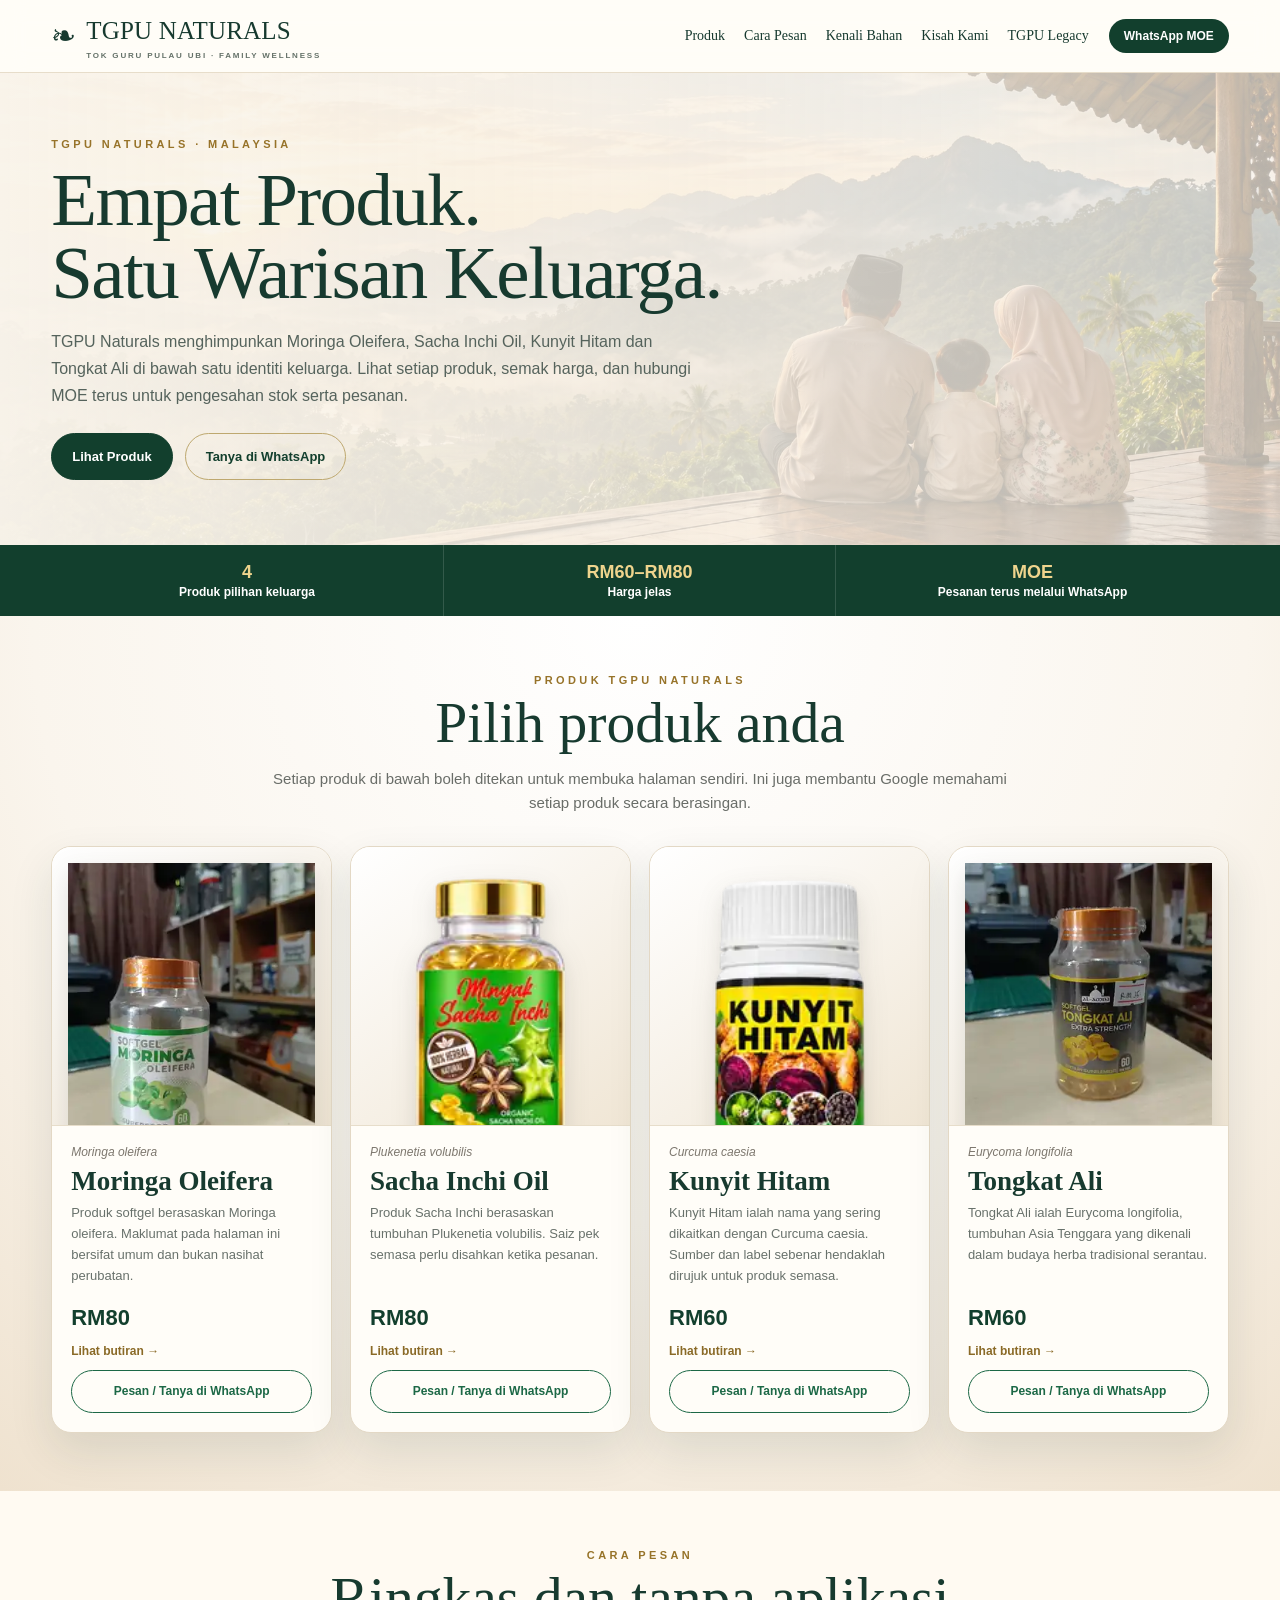
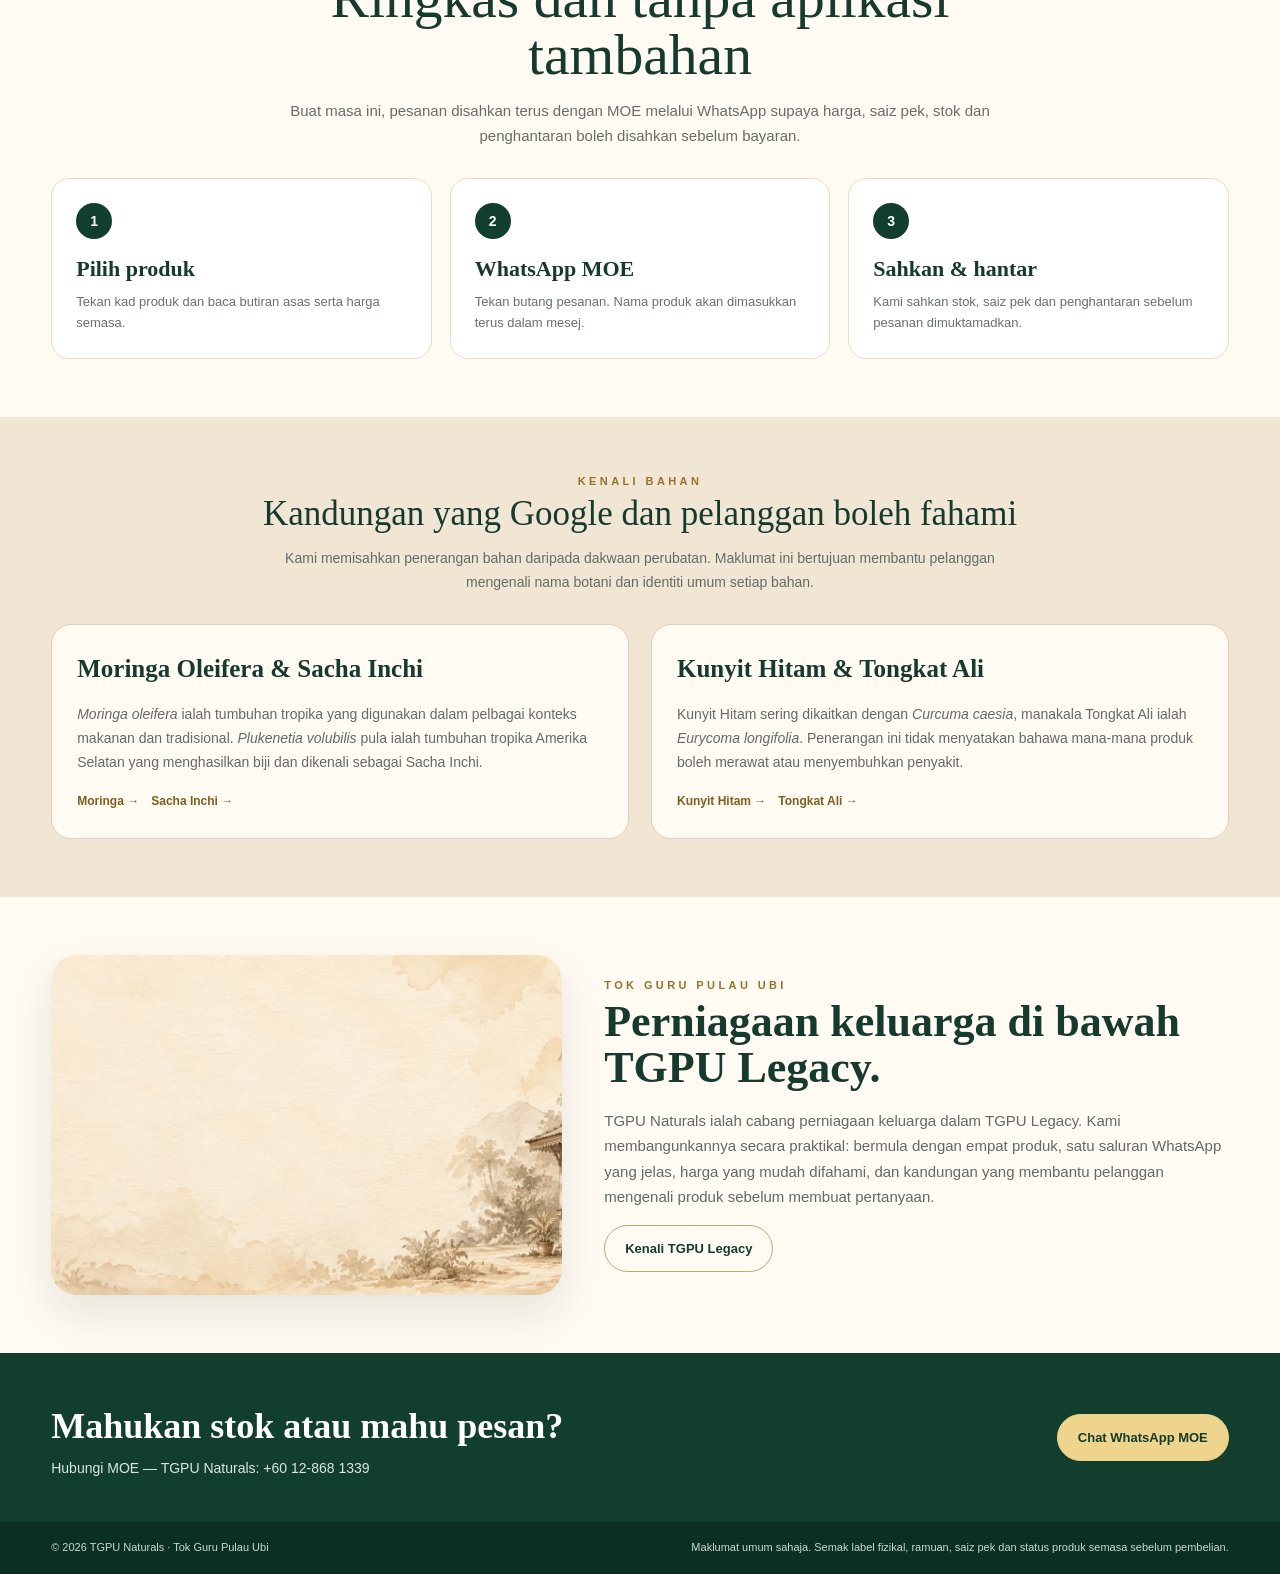
==== commit 330d7019: "Rebuild TGPU Naturals shop for aligned products and organic SEO" ====
--- a/wellness/index.html
+++ b/wellness/index.html
@@ -4,83 +4,44 @@
 <meta charset="utf-8">
 <meta name="viewport" content="width=device-width,initial-scale=1">
 <title>TGPU Naturals Malaysia | Moringa, Sacha Inchi, Kunyit Hitam & Tongkat Ali</title>
-<meta name="description" content="TGPU Naturals ialah perniagaan keluarga Tok Guru Pulau Ubi. Kenali Moringa, Sacha Inchi, Kunyit Hitam dan Tongkat Ali serta buat pertanyaan atau pesanan terus melalui WhatsApp MOE.">
-<meta name="robots" content="index,follow,max-image-preview:large">
+<meta name="description" content="TGPU Naturals Malaysia menghimpunkan Moringa Oleifera, Sacha Inchi Oil, Kunyit Hitam dan Tongkat Ali. Lihat harga dan buat pesanan terus melalui WhatsApp MOE.">
+<meta name="robots" content="index,follow,max-image-preview:large,max-snippet:-1,max-video-preview:-1">
 <meta name="theme-color" content="#123f2d">
 <link rel="canonical" href="https://mamduhsaffin.github.io/tgpu-legacy/wellness/">
 <link rel="icon" href="../assets/favicon-512.png">
 <meta property="og:type" content="website">
-<meta property="og:title" content="TGPU Naturals Malaysia | Produk Keluarga Tok Guru Pulau Ubi">
-<meta property="og:description" content="Moringa, Sacha Inchi, Kunyit Hitam dan Tongkat Ali. Pertanyaan dan pesanan terus melalui WhatsApp MOE.">
+<meta property="og:title" content="TGPU Naturals Malaysia | 4 Produk Keluarga">
+<meta property="og:description" content="Moringa RM80, Sacha Inchi RM80, Kunyit Hitam RM60 dan Tongkat Ali RM60. Pesan terus melalui WhatsApp MOE.">
 <meta property="og:url" content="https://mamduhsaffin.github.io/tgpu-legacy/wellness/">
-<meta property="og:image" content="https://mamduhsaffin.github.io/tgpu-legacy/wellness/assets/tgpu-naturals-approved-collection.png">
+<meta property="og:image" content="https://mamduhsaffin.github.io/tgpu-legacy/wellness/assets/tgpu-naturals-showcase.webp">
 <meta property="og:locale" content="ms_MY">
 <meta name="twitter:card" content="summary_large_image">
 <meta name="twitter:title" content="TGPU Naturals Malaysia">
-<meta name="twitter:description" content="Empat produk keluarga TGPU Naturals. Tanya dan pesan terus melalui WhatsApp MOE.">
-<meta name="twitter:image" content="https://mamduhsaffin.github.io/tgpu-legacy/wellness/assets/tgpu-naturals-approved-collection.png">
+<meta name="twitter:description" content="Empat produk TGPU Naturals dengan harga jelas dan pesanan terus melalui WhatsApp MOE.">
+<meta name="twitter:image" content="https://mamduhsaffin.github.io/tgpu-legacy/wellness/assets/tgpu-naturals-showcase.webp">
 <style>
-:root{--green:#123f2d;--green2:#09281d;--cream:#f8f2e8;--gold:#d5b665;--ink:#16382e;--muted:#5f6b64;--line:#e8ddca;--white:#fffdf8;--shadow:0 18px 48px rgba(28,52,42,.13)}
-*{box-sizing:border-box}html{scroll-behavior:smooth}body{margin:0;background:var(--cream);color:var(--ink);font-family:Georgia,'Times New Roman',serif;line-height:1.5}a{color:inherit;text-decoration:none}button{font:inherit}.shell{width:min(1220px,92%);margin:auto}
-.topbar{position:sticky;top:0;z-index:30;background:rgba(251,248,241,.97);backdrop-filter:blur(12px);border-bottom:1px solid var(--line)}.nav{min-height:72px;display:flex;align-items:center;gap:22px}.brand{display:flex;align-items:center;gap:10px}.leaf{font-size:29px;color:var(--green)}.brand strong{display:block;font-size:26px;font-weight:500}.brand small{display:block;font:600 8px Arial,sans-serif;letter-spacing:1.9px;color:#617168}.links{margin-left:auto;display:flex;gap:20px;font-size:14px}.links a:hover{color:#937127}.langs{display:flex;gap:5px}.langs button{border:0;background:transparent;padding:7px 9px;cursor:pointer;font:700 11px Arial,sans-serif;color:#6e665c}.langs button.active{background:#e9ddc7;border-radius:6px;color:var(--green)}
-.hero{min-height:470px;background:linear-gradient(95deg,rgba(249,244,235,.98),rgba(249,244,235,.67)),url('assets/family-hero.webp') center/cover;display:flex;align-items:center}.hero-copy{max-width:720px;padding:65px 0}.eyebrow{font:700 11px Arial,sans-serif;letter-spacing:3.5px;color:#9b762e;text-transform:uppercase}.hero h1{font-size:clamp(46px,6vw,76px);line-height:.96;margin:14px 0 18px;font-weight:500;letter-spacing:-1.7px}.hero p{font:17px/1.65 Arial,sans-serif;color:#506158;max-width:650px}.actions{display:flex;gap:12px;flex-wrap:wrap;margin-top:25px}.btn{display:inline-flex;align-items:center;justify-content:center;min-height:48px;padding:0 21px;border-radius:999px;background:var(--green);color:white;font:700 13px Arial,sans-serif;border:0;cursor:pointer}.btn.alt{background:transparent;border:1px solid #b9a46f;color:var(--green)}.btn.gold{background:#efd48d;color:#153b2d}.trust{background:var(--green);color:#fff}.trust-row{display:grid;grid-template-columns:repeat(3,1fr);gap:0}.trust-item{padding:18px 22px;text-align:center;border-right:1px solid rgba(255,255,255,.15);font:700 12px/1.45 Arial,sans-serif;letter-spacing:.3px}.trust-item:last-child{border:0}.trust-item span{display:block;color:#efd48d;font-size:19px;margin-bottom:2px}
-.shop{padding:55px 0;background:radial-gradient(circle at 50% 0,#fffefb 0,#f8f1e7 62%,#eee0ca 100%)}.section-head{text-align:center;max-width:780px;margin:0 auto 28px}.section-head h2{font-size:clamp(40px,4.5vw,60px);font-weight:500;line-height:1.02;margin:8px 0 10px}.section-head p{font:15px/1.65 Arial,sans-serif;color:#6b6c65;margin:0}.poster-wrap{overflow:auto;border-radius:22px;box-shadow:var(--shadow);border:1px solid #ddceb2;background:#fff;margin-bottom:28px}.poster-stage{position:relative;min-width:880px;line-height:0}.poster-stage>img{display:block;width:100%;height:auto}.hotspots{position:absolute;inset:0;display:grid;grid-template-columns:repeat(4,1fr);z-index:4}.hotspot{position:relative;border:0;background:transparent;cursor:pointer;padding:0;min-width:0}.hotspot:hover{background:rgba(18,63,45,.045)}.hotspot:focus-visible{outline:4px solid var(--gold);outline-offset:-5px}.price-pill{position:absolute;left:50%;top:80.5%;transform:translate(-50%,-50%);width:70%;min-height:40px;padding:7px 10px;background:#155b35;color:#f4dfa6;border:2px solid rgba(255,255,255,.75);border-radius:999px;display:flex;align-items:center;justify-content:center;text-align:center;font:800 clamp(13px,1.6vw,24px)/1.1 Arial,sans-serif;box-shadow:0 3px 9px rgba(0,0,0,.12);z-index:6;pointer-events:none}.price-pill.pending{background:#6d633e;color:#fff8dc}.tap-note{text-align:center;margin:14px 0 0;font:700 12px/1.45 Arial,sans-serif;color:#557064}.product-grid{display:grid;grid-template-columns:repeat(4,1fr);gap:18px;margin-top:30px}.card{background:var(--white);border:1px solid #e1d6c4;border-radius:18px;padding:22px;box-shadow:0 8px 22px rgba(48,65,54,.07);display:flex;flex-direction:column;min-height:310px}.card .tag{font:800 10px Arial,sans-serif;letter-spacing:1.2px;color:#8d6d27;text-transform:uppercase}.card h3{font-size:29px;line-height:1.05;margin:10px 0 9px}.card p{font:14px/1.62 Arial,sans-serif;color:#626b66;margin:0 0 15px}.card .price{margin-top:auto;font:700 20px Arial,sans-serif;color:var(--green);padding-top:8px}.card .price.pending{color:#756c52;font-size:15px}.card .btn{margin-top:13px;width:100%}.fine{max-width:920px;margin:23px auto 0;padding:16px 19px;border-radius:14px;background:#eee5d5;color:#6a655c;font:12px/1.65 Arial,sans-serif}
-.how{padding:58px 0;background:#fffaf2}.steps{display:grid;grid-template-columns:repeat(4,1fr);gap:20px;margin-top:26px}.step{padding:24px;border:1px solid var(--line);border-radius:18px;background:#fff}.step b{display:grid;place-items:center;width:36px;height:36px;border-radius:50%;background:var(--green);color:#fff;font:700 14px Arial,sans-serif;margin-bottom:15px}.step h3{font-size:22px;margin:0 0 7px}.step p{font:13px/1.6 Arial,sans-serif;color:#626b66;margin:0}
-.ingredients{padding:55px 0;background:#f2e8d8}.ingredient-grid{display:grid;grid-template-columns:repeat(2,1fr);gap:18px;margin-top:28px}.ingredient{background:#fffaf2;border-radius:17px;padding:22px;border:1px solid #dfd0b8}.ingredient h3{margin:0 0 3px;font-size:25px}.ingredient em{font:13px Arial,sans-serif;color:#66776f}.ingredient p{font:13px/1.65 Arial,sans-serif;color:#626b66;margin:11px 0 0}
-.story{padding:58px 0;background:#fffaf2}.story-grid{display:grid;grid-template-columns:.9fr 1.1fr;gap:44px;align-items:center}.story-img{min-height:350px;border-radius:28px;background:url('assets/heritage-story.webp') center/cover;box-shadow:var(--shadow)}.story h2{font-size:46px;line-height:1;margin:8px 0 18px}.story p{font:16px/1.7 Arial,sans-serif;color:#59645e}.faq{padding:56px 0;background:#f8f2e8}.faq-list{max-width:880px;margin:25px auto 0}.faq details{border-bottom:1px solid #d9cdb9;padding:0}.faq summary{cursor:pointer;padding:18px 4px;font-size:20px}.faq details p{font:14px/1.7 Arial,sans-serif;color:#626b66;padding:0 4px 18px;margin:0}.contact{background:var(--green);color:#fff;padding:48px 0}.contact-row{display:flex;justify-content:space-between;align-items:center;gap:30px}.contact h2{font-size:36px;margin:0}.contact p{font:14px/1.55 Arial,sans-serif;color:#dce7e2;max-width:660px}.footer{background:var(--green2);color:#cad7d1;padding:18px 0;font:12px Arial,sans-serif}.footer-row{display:flex;justify-content:space-between;gap:20px}
-.modal-backdrop{position:fixed;inset:0;background:rgba(4,24,16,.68);display:none;align-items:center;justify-content:center;padding:20px;z-index:100}.modal-backdrop.open{display:flex}.modal{width:min(445px,100%);background:#fffaf2;border-radius:22px;padding:25px;box-shadow:0 30px 80px rgba(0,0,0,.32);position:relative}.close{position:absolute;right:15px;top:12px;border:0;background:transparent;font-size:28px;cursor:pointer;color:#5d655f}.modal h3{font-size:32px;margin:8px 0 5px}.price-line{font:700 17px Arial,sans-serif;color:#365548;margin-bottom:19px}.qty-row{display:flex;align-items:center;justify-content:space-between;padding:14px 0;border-top:1px solid var(--line);border-bottom:1px solid var(--line)}.qty-control{display:flex;align-items:center;gap:15px}.qty-control button{width:36px;height:36px;border-radius:50%;border:1px solid #cdbfaa;background:#fff;cursor:pointer;font-size:20px}.qty-control strong{font:700 18px Arial,sans-serif;min-width:18px;text-align:center}.total{display:flex;justify-content:space-between;align-items:center;margin:20px 0}.total span{font:600 13px Arial,sans-serif;color:#6d6a63}.total strong{font-size:28px;color:var(--green)}.checkout{width:100%;min-height:50px;border:0;border-radius:999px;background:#1f6b43;color:#fff;font:800 14px Arial,sans-serif;cursor:pointer}.modal-note{font:11px/1.55 Arial,sans-serif;color:#777168;margin:12px 2px 0;text-align:center}
-@media(max-width:1000px){.links{display:none}.product-grid,.steps{grid-template-columns:repeat(2,1fr)}.story-grid{grid-template-columns:1fr}}
-@media(max-width:650px){.shell{width:92%}.brand strong{font-size:21px}.brand small{font-size:6px;letter-spacing:1.3px}.hero{min-height:420px}.hero h1{font-size:47px}.trust-row{grid-template-columns:1fr}.trust-item{border-right:0;border-bottom:1px solid rgba(255,255,255,.13)}.product-grid,.steps,.ingredient-grid{grid-template-columns:1fr}.poster-wrap{border-radius:14px}.price-pill{min-height:34px;font-size:12px}.contact-row,.footer-row{flex-direction:column;align-items:flex-start}.story h2{font-size:38px}}
-html[dir=rtl] body{font-family:Tahoma,Arial,sans-serif}html[dir=rtl] .links{margin-left:0;margin-right:auto}html[dir=rtl] .close{right:auto;left:15px}
+:root{--green:#123f2d;--green2:#08291d;--cream:#f8f2e8;--paper:#fffdf8;--gold:#d5b665;--ink:#173a2f;--muted:#657069;--line:#e7ddca;--shadow:0 18px 44px rgba(25,55,43,.11)}*{box-sizing:border-box}html{scroll-behavior:smooth}body{margin:0;background:var(--cream);color:var(--ink);font-family:Georgia,'Times New Roman',serif;line-height:1.55}a{color:inherit;text-decoration:none}button{font:inherit}.shell{width:min(1180px,92%);margin:auto}.topbar{position:sticky;top:0;z-index:30;background:rgba(255,253,248,.96);backdrop-filter:blur(12px);border-bottom:1px solid var(--line)}.nav{min-height:72px;display:flex;align-items:center;gap:20px}.brand{display:flex;align-items:center;gap:10px}.brand-mark{font-size:30px}.brand strong{display:block;font-size:25px;font-weight:500;letter-spacing:.2px}.brand small{display:block;font:700 8px/1.2 Arial,sans-serif;letter-spacing:1.8px;color:#657269}.links{margin-left:auto;display:flex;gap:19px;font-size:14px}.links a:hover{color:#96742f}.wa-top{padding:10px 15px;border-radius:999px;background:var(--green);color:#fff;font:700 12px Arial,sans-serif}.hero{min-height:440px;display:flex;align-items:center;background:linear-gradient(90deg,rgba(249,244,235,.98),rgba(249,244,235,.72)),url('assets/family-hero.webp') center/cover}.hero-copy{padding:65px 0;max-width:690px}.eyebrow{font:800 11px Arial,sans-serif;letter-spacing:3.4px;color:#977329;text-transform:uppercase}.hero h1{font-size:clamp(46px,6vw,75px);line-height:.97;margin:14px 0 18px;font-weight:500;letter-spacing:-1.6px}.hero p{max-width:640px;font:16px/1.7 Arial,sans-serif;color:#55635c}.actions{display:flex;gap:12px;flex-wrap:wrap;margin-top:24px}.btn{display:inline-flex;align-items:center;justify-content:center;min-height:47px;padding:0 20px;border-radius:999px;background:var(--green);color:#fff;font:800 13px Arial,sans-serif;border:1px solid var(--green);cursor:pointer}.btn.alt{background:transparent;color:var(--green);border-color:#bea86f}.trust{background:var(--green);color:#fff}.trust-row{display:grid;grid-template-columns:repeat(3,1fr)}.trust-item{text-align:center;padding:17px 18px;border-right:1px solid rgba(255,255,255,.14);font:700 12px Arial,sans-serif}.trust-item:last-child{border:0}.trust-item span{display:block;color:#efd48d;font-size:18px;margin-bottom:2px}.shop{padding:58px 0;background:radial-gradient(circle at 50% 0,#fff 0,#faf5ed 56%,#efe2cf 100%)}.section-head{text-align:center;max-width:770px;margin:0 auto 30px}.section-head h2{font-size:clamp(40px,4.5vw,59px);font-weight:500;line-height:1;margin:8px 0 12px}.section-head p{font:15px/1.65 Arial,sans-serif;color:#696d68}.product-grid{display:grid;grid-template-columns:repeat(4,minmax(0,1fr));gap:18px}.product-card{display:flex;flex-direction:column;background:var(--paper);border:1px solid #e3d8c5;border-radius:20px;overflow:hidden;box-shadow:var(--shadow);transition:.2s transform,.2s box-shadow}.product-card:hover{transform:translateY(-4px);box-shadow:0 22px 52px rgba(25,55,43,.17)}.product-media{aspect-ratio:1/1;background:linear-gradient(145deg,#fff,#f0e6d5);display:grid;place-items:center;padding:16px;overflow:hidden;border-bottom:1px solid var(--line)}.product-media img{display:block;width:100%;height:100%;object-fit:contain;object-position:center;filter:drop-shadow(0 9px 12px rgba(38,43,37,.13))}.product-copy{display:flex;flex-direction:column;flex:1;padding:19px}.product-copy .botanical{font:italic 12px Arial,sans-serif;color:#7d776e;margin:0 0 8px}.product-copy h3{font-size:27px;line-height:1.05;margin:0 0 8px}.product-copy p{font:13px/1.6 Arial,sans-serif;color:#68716b;margin:0 0 12px}.price{font:800 22px Arial,sans-serif;color:var(--green);margin-top:auto;padding-top:6px}.view{margin-top:13px;font:800 12px Arial,sans-serif;color:#8a6a27}.order-link{margin-top:12px;display:flex;justify-content:center;align-items:center;min-height:43px;border-radius:999px;border:1px solid #1c6846;color:#1c6846;font:800 12px Arial,sans-serif}.order-link:hover{background:#1c6846;color:#fff}.how{padding:58px 0;background:#fffaf2}.steps{display:grid;grid-template-columns:repeat(3,1fr);gap:18px;margin-top:26px}.step{background:#fff;border:1px solid var(--line);border-radius:18px;padding:24px}.step b{display:grid;place-items:center;width:36px;height:36px;border-radius:50%;background:var(--green);color:#fff;font:800 14px Arial,sans-serif;margin-bottom:13px}.step h3{font-size:22px;margin:0 0 6px}.step p{font:13px/1.6 Arial,sans-serif;color:#68716b;margin:0}.learn{padding:58px 0;background:#f1e6d3}.learn-grid{display:grid;grid-template-columns:repeat(2,1fr);gap:22px}.learn article{background:#fffaf2;border-radius:20px;padding:25px;border:1px solid #dfd2bd}.learn h2{font-size:35px;line-height:1.08;margin:8px 0 14px}.learn h3{font-size:25px;margin:0 0 8px}.learn p{font:14px/1.7 Arial,sans-serif;color:#626c66}.learn a{font:800 12px Arial,sans-serif;color:#7d5f20}.story{padding:58px 0;background:#fffaf2}.story-grid{display:grid;grid-template-columns:.9fr 1.1fr;gap:42px;align-items:center}.story-img{min-height:340px;border-radius:26px;background:url('assets/heritage-story.webp') center/cover;box-shadow:var(--shadow)}.story h2{font-size:44px;line-height:1.04;margin:8px 0 17px}.story p{font:15px/1.7 Arial,sans-serif;color:#606b65}.contact{padding:46px 0;background:var(--green);color:#fff}.contact-row{display:flex;align-items:center;justify-content:space-between;gap:28px}.contact h2{font-size:36px;margin:0 0 5px}.contact p{font:14px Arial,sans-serif;color:#dbe7e1;margin:0}.contact .btn{background:#efd48d;color:#153b2d;border-color:#efd48d}.fineprint{background:#0b3022;color:#cbd8d2;padding:17px 0;font:11px/1.6 Arial,sans-serif}.fine-row{display:flex;justify-content:space-between;gap:24px}.mobile-wa{display:none;position:fixed;z-index:60;right:18px;bottom:18px;background:#1f7a49;color:#fff;border-radius:999px;padding:13px 17px;font:800 12px Arial,sans-serif;box-shadow:0 10px 26px rgba(0,0,0,.25)}@media(max-width:980px){.links{display:none}.product-grid{grid-template-columns:repeat(2,1fr)}.steps{grid-template-columns:1fr}.story-grid{grid-template-columns:1fr}.learn-grid{grid-template-columns:1fr}.mobile-wa{display:block}}@media(max-width:590px){.shell{width:91%}.brand strong{font-size:20px}.brand small{font-size:6px;letter-spacing:1px}.wa-top{display:none}.hero h1{font-size:49px}.trust-row{grid-template-columns:1fr}.trust-item{border-right:0;border-bottom:1px solid rgba(255,255,255,.14)}.product-grid{grid-template-columns:1fr}.product-media{aspect-ratio:1.12}.contact-row,.fine-row{flex-direction:column;align-items:flex-start}}
 </style>
-<script type="application/ld+json">
-{"@context":"https://schema.org","@type":"WebPage","name":"TGPU Naturals Malaysia","url":"https://mamduhsaffin.github.io/tgpu-legacy/wellness/","description":"TGPU Naturals ialah perniagaan keluarga Tok Guru Pulau Ubi yang memperkenalkan Moringa, Sacha Inchi, Kunyit Hitam dan Tongkat Ali.","about":[{"@type":"Thing","name":"Moringa oleifera"},{"@type":"Thing","name":"Sacha Inchi"},{"@type":"Thing","name":"Kunyit Hitam"},{"@type":"Thing","name":"Tongkat Ali"}]}
-</script>
-<script type="application/ld+json">
-{"@context":"https://schema.org","@type":"Organization","name":"TGPU Naturals","parentOrganization":{"@type":"Organization","name":"TGPU Legacy"},"url":"https://mamduhsaffin.github.io/tgpu-legacy/wellness/","contactPoint":{"@type":"ContactPoint","telephone":"+60128681339","contactType":"customer service","availableLanguage":["Malay","English","Arabic"]}}
-</script>
-<script type="application/ld+json">
-{"@context":"https://schema.org","@type":"FAQPage","mainEntity":[{"@type":"Question","name":"Bagaimana hendak membuat pesanan TGPU Naturals?","acceptedAnswer":{"@type":"Answer","text":"Pilih produk dan hubungi MOE melalui WhatsApp. Stok, jumlah bayaran dan penghantaran akan disahkan sebelum pesanan diteruskan."}},{"@type":"Question","name":"Adakah semua harga telah disahkan?","acceptedAnswer":{"@type":"Answer","text":"Harga Moringa kini RM140. Harga Sacha Inchi, Kunyit Hitam dan Tongkat Ali akan dikemas kini selepas disahkan."}},{"@type":"Question","name":"Adakah TGPU Naturals memberi nasihat perubatan?","acceptedAnswer":{"@type":"Answer","text":"Tidak. Maklumat di laman ini bersifat umum dan tidak menggantikan nasihat profesional kesihatan."}}]}
-</script>
+<script type="application/ld+json">{"@context":"https://schema.org","@type":"Organization","name":"TGPU Naturals","url":"https://mamduhsaffin.github.io/tgpu-legacy/wellness/","parentOrganization":{"@type":"Organization","name":"TGPU Legacy"},"contactPoint":{"@type":"ContactPoint","telephone":"+60-12-868-1339","contactType":"customer service","availableLanguage":["Malay","English","Arabic"]}}</script>
+<script type="application/ld+json">{"@context":"https://schema.org","@type":"ItemList","name":"TGPU Naturals Products","numberOfItems":4,"itemListElement":[{"@type":"ListItem","position":1,"url":"https://mamduhsaffin.github.io/tgpu-legacy/wellness/moringa/","item":{"@type":"Product","name":"Moringa Oleifera Softgel","offers":{"@type":"Offer","priceCurrency":"MYR","price":"80","availability":"https://schema.org/InStock"}}},{"@type":"ListItem","position":2,"url":"https://mamduhsaffin.github.io/tgpu-legacy/wellness/sacha-inchi/","item":{"@type":"Product","name":"Sacha Inchi Oil Softgel","offers":{"@type":"Offer","priceCurrency":"MYR","price":"80","availability":"https://schema.org/InStock"}}},{"@type":"ListItem","position":3,"url":"https://mamduhsaffin.github.io/tgpu-legacy/wellness/kunyit-hitam/","item":{"@type":"Product","name":"Kunyit Hitam Softgel","offers":{"@type":"Offer","priceCurrency":"MYR","price":"60","availability":"https://schema.org/InStock"}}},{"@type":"ListItem","position":4,"url":"https://mamduhsaffin.github.io/tgpu-legacy/wellness/tongkat-ali/","item":{"@type":"Product","name":"Tongkat Ali Softgel","offers":{"@type":"Offer","priceCurrency":"MYR","price":"60","availability":"https://schema.org/InStock"}}}]}</script>
 </head>
 <body>
-<header class="topbar"><div class="shell nav"><a class="brand" href="#home"><span class="leaf">❧</span><span><strong>TGPU NATURALS</strong><small>TOK GURU PULAU UBI · FAMILY BUSINESS</small></span></a><nav class="links"><a href="#products" data-t="products">Produk</a><a href="#how" data-t="howNav">Cara Pesan</a><a href="#ingredients" data-t="learnNav">Kenali Bahan</a><a href="#story" data-t="story">Kisah Kami</a><a href="#faq" data-t="faqNav">Soalan</a></nav><div class="langs"><button data-lang="ms" class="active">BM</button><button data-lang="en">EN</button><button data-lang="ar">AR</button></div></div></header>
+<header class="topbar"><div class="shell nav"><a class="brand" href="./"><span class="brand-mark">❧</span><span><strong>TGPU NATURALS</strong><small>TOK GURU PULAU UBI · FAMILY WELLNESS</small></span></a><nav class="links" aria-label="Navigation"><a href="#products">Produk</a><a href="#how">Cara Pesan</a><a href="#learn">Kenali Bahan</a><a href="#story">Kisah Kami</a><a href="../">TGPU Legacy</a></nav><a class="wa-top" href="https://wa.me/60128681339?text=Assalamualaikum%20MOE%2C%20saya%20ingin%20bertanya%20tentang%20TGPU%20Naturals." target="_blank" rel="noopener">WhatsApp MOE</a></div></header>
 <main>
-<section class="hero" id="home"><div class="shell"><div class="hero-copy"><div class="eyebrow">TGPU · TOK GURU PULAU UBI</div><h1 data-t="heroTitle">Produk keluarga.<br>Pesan terus dengan kami.</h1><p data-t="heroText">TGPU Naturals ialah cabang perniagaan keluarga kami. Untuk permulaan ini, kami menggunakan cara paling mudah: pilih produk, WhatsApp MOE, sahkan stok dan penghantaran, kemudian keluarga kami menyediakan pesanan anda.</p><div class="actions"><a class="btn" href="#products" data-t="seeProducts">Lihat 4 Produk</a><a class="btn alt" href="https://wa.me/60128681339?text=Assalamualaikum%20MOE%2C%20saya%20ingin%20bertanya%20tentang%20TGPU%20Naturals." target="_blank" rel="noopener" data-t="whatsappNow">WhatsApp MOE</a></div></div></div></section>
-<section class="trust"><div class="shell trust-row"><div class="trust-item"><span>4</span><span data-t="trust1">Produk keluarga TGPU Naturals</span></div><div class="trust-item"><span>WhatsApp</span><span data-t="trust2">Pertanyaan & pesanan terus dengan MOE</span></div><div class="trust-item"><span data-t="trust3top">Mudah</span><span data-t="trust3">Stok dan penghantaran disahkan sebelum pesanan</span></div></div></section>
-<section class="shop" id="products"><div class="shell"><div class="section-head"><div class="eyebrow" data-t="collection">PRODUK TGPU NATURALS</div><h2 data-t="productsTitle">Empat produk, satu saluran pesanan.</h2><p data-t="collectionSub">Kami mulakan secara praktikal tanpa sistem pembayaran berbayar. Klik produk dan teruskan pertanyaan atau pesanan melalui WhatsApp.</p></div>
-<div class="poster-wrap"><div class="poster-stage"><img src="assets/tgpu-naturals-approved-collection.png?v=20260912-seo" alt="TGPU Naturals Malaysia collection: Moringa, Tongkat Ali, Sacha Inchi and Kunyit Hitam" width="1536" height="1024"><div class="hotspots">
-<button class="hotspot product-trigger" data-name="Moringa" data-price="140" aria-label="Moringa RM140"><span class="price-pill">RM140</span></button>
-<button class="hotspot product-trigger" data-name="Tongkat Ali" data-price="" aria-label="Tongkat Ali - harga akan dikemas kini"><span class="price-pill pending" data-t="pricePendingShort">TANYA HARGA</span></button>
-<button class="hotspot product-trigger" data-name="Sacha Inchi" data-price="" aria-label="Sacha Inchi - harga akan dikemas kini"><span class="price-pill pending" data-t="pricePendingShort">TANYA HARGA</span></button>
-<button class="hotspot product-trigger" data-name="Kunyit Hitam" data-price="" aria-label="Kunyit Hitam - harga akan dikemas kini"><span class="price-pill pending" data-t="pricePendingShort">TANYA HARGA</span></button>
-</div></div></div><p class="tap-note" data-t="tapNote">↑ Tekan mana-mana produk untuk teruskan melalui WhatsApp.</p>
-<div class="product-grid">
-<article class="card"><span class="tag" data-t="confirmedPrice">HARGA DISAHKAN</span><h3>Moringa Oleifera</h3><p data-t="moringaDesc">Softgel Moringa Oleifera, 60 softgels berdasarkan pembungkusan produk yang diterima daripada keluarga. Sila rujuk label fizikal untuk maklumat ramuan dan penggunaan.</p><div class="price">RM140</div><button class="btn product-trigger" data-name="Moringa" data-price="140" data-t="orderMoringa">Pesan Moringa</button></article>
-<article class="card"><span class="tag" data-t="priceUpdating">HARGA SEDANG DIKEMAS KINI</span><h3>Sacha Inchi Oil</h3><p data-t="sachaDesc">Sacha Inchi Oil dalam bentuk softgel. Kami sedang menyusun maklumat harga dan produk supaya pelanggan menerima maklumat yang jelas sebelum membuat pesanan.</p><div class="price pending" data-t="priceConfirming">Harga sedang disahkan</div><button class="btn product-trigger" data-name="Sacha Inchi" data-price="" data-t="askPrice">Tanya di WhatsApp</button></article>
-<article class="card"><span class="tag" data-t="priceUpdating">HARGA SEDANG DIKEMAS KINI</span><h3>Kunyit Hitam</h3><p data-t="kunyitDesc">Produk berasaskan Kunyit Hitam daripada rangkaian keluarga kami. Harga dan maklumat akhir sedang disahkan sebelum dipaparkan sebagai harga jualan.</p><div class="price pending" data-t="priceConfirming">Harga sedang disahkan</div><button class="btn product-trigger" data-name="Kunyit Hitam" data-price="" data-t="askPrice">Tanya di WhatsApp</button></article>
-<article class="card"><span class="tag" data-t="awaitingUpdate">MENUNGGU KEMAS KINI STOK</span><h3>Tongkat Ali</h3><p data-t="tongkatDesc">Tongkat Ali ialah produk keempat TGPU Naturals. Foto sebenar dan harga akan dikemas kini selepas stok dan butiran daripada keluarga disahkan.</p><div class="price pending" data-t="priceTbd">Harga: TBD</div><button class="btn product-trigger" data-name="Tongkat Ali" data-price="" data-t="askPrice">Tanya di WhatsApp</button></article>
-</div>
-<div class="fine" data-t="productNote"><strong>Nota produk:</strong> TGPU Naturals tidak membuat dakwaan bahawa produk ini mencegah, merawat atau menyembuhkan penyakit. Maklumat di laman ini adalah maklumat umum. Sila semak label fizikal produk dan dapatkan nasihat profesional kesihatan jika diperlukan.</div>
-</div></section>
-<section class="how" id="how"><div class="shell"><div class="section-head"><div class="eyebrow" data-t="howEyebrow">CARA PESAN SEKARANG</div><h2 data-t="howTitle">Mudah dahulu. Sistem besar kemudian.</h2><p data-t="howText">Kami belum perlu membayar untuk sistem FPX atau e-dagang. WhatsApp sudah cukup untuk menguji permintaan sebenar dan mendapatkan pelanggan pertama.</p></div><div class="steps"><article class="step"><b>1</b><h3 data-t="step1Title">Pilih produk</h3><p data-t="step1Text">Pilih salah satu daripada empat produk TGPU Naturals.</p></article><article class="step"><b>2</b><h3 data-t="step2Title">WhatsApp MOE</h3><p data-t="step2Text">Produk dan kuantiti pilihan anda dihantar terus ke nombor TGPU Naturals.</p></article><article class="step"><b>3</b><h3 data-t="step3Title">Sahkan pesanan</h3><p data-t="step3Text">MOE mengesahkan stok, jumlah akhir dan urusan penghantaran bersama pelanggan.</p></article><article class="step"><b>4</b><h3 data-t="step4Title">Keluarga sediakan stok</h3><p data-t="step4Text">Selepas pesanan disahkan, stok disediakan untuk proses penghantaran.</p></article></div></div></section>
-<section class="ingredients" id="ingredients"><div class="shell"><div class="section-head"><div class="eyebrow" data-t="learnEyebrow">KENALI BAHAN</div><h2 data-t="learnTitle">Kandungan yang boleh dicari, bukan sekadar poster jualan.</h2><p data-t="learnText">Kami menerangkan identiti bahan secara ringkas supaya halaman ini lebih berguna kepada pembaca dan lebih mudah difahami oleh enjin carian.</p></div><div class="ingredient-grid"><article class="ingredient"><h3>Moringa</h3><em>Moringa oleifera</em><p data-t="moringaInfo">Moringa oleifera ialah spesies yang dinyatakan pada produk Moringa keluarga kami. Penerangan ini hanya untuk pengenalan bahan dan bukan dakwaan perubatan.</p></article><article class="ingredient"><h3>Sacha Inchi</h3><em>Plukenetia volubilis</em><p data-t="sachaInfo">Sacha Inchi ialah tumbuhan berbiji yang dikenali dengan nama saintifik Plukenetia volubilis. Bentuk produk keluarga kami ialah softgel minyak Sacha Inchi.</p></article><article class="ingredient"><h3>Kunyit Hitam</h3><em>Curcuma spp.</em><p data-t="kunyitInfo">Kunyit hitam sering dikaitkan dengan spesies dalam genus Curcuma. Spesies dan ramuan tepat bagi sesuatu produk hendaklah dirujuk pada maklumat produk yang disahkan.</p></article><article class="ingredient"><h3>Tongkat Ali</h3><em>Eurycoma longifolia</em><p data-t="tongkatInfo">Tongkat Ali lazimnya merujuk kepada Eurycoma longifolia dari Asia Tenggara. Butiran produk TGPU Naturals akan dikemas kini selepas foto dan label sebenar diterima.</p></article></div></div></section>
-<section class="story" id="story"><div class="shell story-grid"><div class="story-img" role="img" aria-label="TGPU family legacy"></div><div><div class="eyebrow" data-t="ourStory">KISAH KAMI</div><h2 data-t="storyTitle">Daripada warisan keluarga kepada perniagaan kecil yang praktikal.</h2><p data-t="storyText">TGPU bermaksud Tok Guru Pulau Ubi. TGPU Naturals ialah cabang perniagaan keluarga dalam TGPU Legacy. Kami bermula secara kecil, menggunakan apa yang sudah ada, dan membina proses yang lebih baik apabila permintaan sebenar berkembang.</p><div class="actions"><a class="btn alt" href="../" data-t="visitLegacy">Lawati TGPU Legacy</a></div></div></div></section>
-<section class="faq" id="faq"><div class="shell"><div class="section-head"><div class="eyebrow">FAQ</div><h2 data-t="faqTitle">Soalan sebelum membuat pesanan.</h2></div><div class="faq-list"><details><summary data-t="faq1q">Bagaimana saya hendak membuat pesanan?</summary><p data-t="faq1a">Klik produk atau butang WhatsApp. MOE akan mengesahkan produk, kuantiti, stok, jumlah akhir dan penghantaran sebelum pesanan diteruskan.</p></details><details><summary data-t="faq2q">Adakah semua harga sudah muktamad?</summary><p data-t="faq2a">Harga Moringa kini RM140. Harga Sacha Inchi, Kunyit Hitam dan Tongkat Ali akan dikemas kini apabila keluarga mengesahkannya.</p></details><details><summary data-t="faq3q">Bagaimana dengan penghantaran?</summary><p data-t="faq3a">Destinasi dan kos penghantaran akan disahkan melalui WhatsApp sebelum pelanggan meneruskan pesanan.</p></details><details><summary data-t="faq4q">Adakah produk ini untuk merawat penyakit?</summary><p data-t="faq4a">Laman ini tidak membuat dakwaan rawatan penyakit. Maklumat produk dan bahan adalah untuk penerangan umum sahaja dan tidak menggantikan nasihat profesional kesihatan.</p></details></div></div></section>
-<section class="contact" id="contact"><div class="shell contact-row"><div><h2 data-t="contactTitle">Ada soalan atau mahu pesan?</h2><p data-t="contactText">Hubungi MOE terus di WhatsApp TGPU Naturals. Ini ialah saluran utama kami untuk pertanyaan, pesanan dan kemas kini harga buat masa ini.</p></div><a class="btn gold" href="https://wa.me/60128681339?text=Assalamualaikum%20MOE%2C%20saya%20ingin%20bertanya%20tentang%20TGPU%20Naturals." target="_blank" rel="noopener">WhatsApp MOE · +60 12-868 1339</a></div></section>
+<section class="hero"><div class="shell"><div class="hero-copy"><div class="eyebrow">TGPU NATURALS · MALAYSIA</div><h1>Empat Produk.<br>Satu Warisan Keluarga.</h1><p>TGPU Naturals menghimpunkan Moringa Oleifera, Sacha Inchi Oil, Kunyit Hitam dan Tongkat Ali di bawah satu identiti keluarga. Lihat setiap produk, semak harga, dan hubungi MOE terus untuk pengesahan stok serta pesanan.</p><div class="actions"><a class="btn" href="#products">Lihat Produk</a><a class="btn alt" href="https://wa.me/60128681339?text=Assalamualaikum%20MOE%2C%20saya%20ingin%20bertanya%20tentang%20TGPU%20Naturals." target="_blank" rel="noopener">Tanya di WhatsApp</a></div></div></div></section>
+<section class="trust"><div class="shell trust-row"><div class="trust-item"><span>4</span>Produk pilihan keluarga</div><div class="trust-item"><span>RM60–RM80</span>Harga jelas</div><div class="trust-item"><span>MOE</span>Pesanan terus melalui WhatsApp</div></div></section>
+<section class="shop" id="products"><div class="shell"><div class="section-head"><div class="eyebrow">PRODUK TGPU NATURALS</div><h2>Pilih produk anda</h2><p>Setiap produk di bawah boleh ditekan untuk membuka halaman sendiri. Ini juga membantu Google memahami setiap produk secara berasingan.</p></div><div class="product-grid">
+<a class="product-card" href="moringa/" aria-label="Lihat Moringa Oleifera RM80"><div class="product-media"><img src="assets/moringa-actual.webp?v=20260912" alt="Moringa Oleifera softgel TGPU Naturals Malaysia" width="800" height="800" loading="eager"></div><div class="product-copy"><div class="botanical">Moringa oleifera</div><h3>Moringa Oleifera</h3><p>Produk softgel berasaskan Moringa oleifera. Maklumat pada halaman ini bersifat umum dan bukan nasihat perubatan.</p><div class="price">RM80</div><div class="view">Lihat butiran →</div><span class="order-link">Pesan / Tanya di WhatsApp</span></div></a>
+<a class="product-card" href="sacha-inchi/" aria-label="Lihat Sacha Inchi Oil RM80"><div class="product-media"><img src="assets/sacha-inchi.webp?v=20260912" alt="Sacha Inchi Oil softgel TGPU Naturals Malaysia" width="800" height="800" loading="lazy"></div><div class="product-copy"><div class="botanical">Plukenetia volubilis</div><h3>Sacha Inchi Oil</h3><p>Produk Sacha Inchi berasaskan tumbuhan Plukenetia volubilis. Saiz pek semasa perlu disahkan ketika pesanan.</p><div class="price">RM80</div><div class="view">Lihat butiran →</div><span class="order-link">Pesan / Tanya di WhatsApp</span></div></a>
+<a class="product-card" href="kunyit-hitam/" aria-label="Lihat Kunyit Hitam RM60"><div class="product-media"><img src="assets/kunyit.webp?v=20260912" alt="Kunyit Hitam TGPU Naturals Malaysia" width="800" height="800" loading="lazy"></div><div class="product-copy"><div class="botanical">Curcuma caesia</div><h3>Kunyit Hitam</h3><p>Kunyit Hitam ialah nama yang sering dikaitkan dengan Curcuma caesia. Sumber dan label sebenar hendaklah dirujuk untuk produk semasa.</p><div class="price">RM60</div><div class="view">Lihat butiran →</div><span class="order-link">Pesan / Tanya di WhatsApp</span></div></a>
+<a class="product-card" href="tongkat-ali/" aria-label="Lihat Tongkat Ali RM60"><div class="product-media"><img src="assets/tongkat-actual.webp?v=20260912" alt="Tongkat Ali softgel TGPU Naturals Malaysia" width="800" height="800" loading="lazy"></div><div class="product-copy"><div class="botanical">Eurycoma longifolia</div><h3>Tongkat Ali</h3><p>Tongkat Ali ialah Eurycoma longifolia, tumbuhan Asia Tenggara yang dikenali dalam budaya herba tradisional serantau.</p><div class="price">RM60</div><div class="view">Lihat butiran →</div><span class="order-link">Pesan / Tanya di WhatsApp</span></div></a>
+</div></div></section>
+<section class="how" id="how"><div class="shell"><div class="section-head"><div class="eyebrow">CARA PESAN</div><h2>Ringkas dan tanpa aplikasi tambahan</h2><p>Buat masa ini, pesanan disahkan terus dengan MOE melalui WhatsApp supaya harga, saiz pek, stok dan penghantaran boleh disahkan sebelum bayaran.</p></div><div class="steps"><div class="step"><b>1</b><h3>Pilih produk</h3><p>Tekan kad produk dan baca butiran asas serta harga semasa.</p></div><div class="step"><b>2</b><h3>WhatsApp MOE</h3><p>Tekan butang pesanan. Nama produk akan dimasukkan terus dalam mesej.</p></div><div class="step"><b>3</b><h3>Sahkan & hantar</h3><p>Kami sahkan stok, saiz pek dan penghantaran sebelum pesanan dimuktamadkan.</p></div></div></div></section>
+<section class="learn" id="learn"><div class="shell"><div class="section-head"><div class="eyebrow">KENALI BAHAN</div><h2>Kandungan yang Google dan pelanggan boleh fahami</h2><p>Kami memisahkan penerangan bahan daripada dakwaan perubatan. Maklumat ini bertujuan membantu pelanggan mengenali nama botani dan identiti umum setiap bahan.</p></div><div class="learn-grid"><article><h3>Moringa Oleifera & Sacha Inchi</h3><p><em>Moringa oleifera</em> ialah tumbuhan tropika yang digunakan dalam pelbagai konteks makanan dan tradisional. <em>Plukenetia volubilis</em> pula ialah tumbuhan tropika Amerika Selatan yang menghasilkan biji dan dikenali sebagai Sacha Inchi.</p><a href="moringa/">Moringa →</a> &nbsp; <a href="sacha-inchi/">Sacha Inchi →</a></article><article><h3>Kunyit Hitam & Tongkat Ali</h3><p>Kunyit Hitam sering dikaitkan dengan <em>Curcuma caesia</em>, manakala Tongkat Ali ialah <em>Eurycoma longifolia</em>. Penerangan ini tidak menyatakan bahawa mana-mana produk boleh merawat atau menyembuhkan penyakit.</p><a href="kunyit-hitam/">Kunyit Hitam →</a> &nbsp; <a href="tongkat-ali/">Tongkat Ali →</a></article></div></div></section>
+<section class="story" id="story"><div class="shell story-grid"><div class="story-img" role="img" aria-label="Warisan keluarga TGPU Legacy"></div><div><div class="eyebrow">TOK GURU PULAU UBI</div><h2>Perniagaan keluarga di bawah TGPU Legacy.</h2><p>TGPU Naturals ialah cabang perniagaan keluarga dalam TGPU Legacy. Kami membangunkannya secara praktikal: bermula dengan empat produk, satu saluran WhatsApp yang jelas, harga yang mudah difahami, dan kandungan yang membantu pelanggan mengenali produk sebelum membuat pertanyaan.</p><a class="btn alt" href="../">Kenali TGPU Legacy</a></div></div></section>
+<section class="contact"><div class="shell contact-row"><div><h2>Mahukan stok atau mahu pesan?</h2><p>Hubungi MOE — TGPU Naturals: +60 12-868 1339</p></div><a class="btn" href="https://wa.me/60128681339?text=Assalamualaikum%20MOE%2C%20saya%20ingin%20membuat%20pertanyaan%20atau%20pesanan%20TGPU%20Naturals." target="_blank" rel="noopener">Chat WhatsApp MOE</a></div></section>
 </main>
-<footer class="footer"><div class="shell footer-row"><span>© <span id="year"></span> TGPU Naturals · Tok Guru Pulau Ubi</span><a href="../">TGPU Legacy</a></div></footer>
-<div class="modal-backdrop" id="orderModal" role="dialog" aria-modal="true" aria-labelledby="modalProduct"><div class="modal"><button class="close" id="modalClose" aria-label="Close">×</button><div class="eyebrow" data-t="orderTitle">PERTANYAAN / PESANAN</div><h3 id="modalProduct">Moringa</h3><div class="price-line" id="unitPrice">RM140</div><div class="qty-row"><span data-t="quantity">Kuantiti</span><div class="qty-control"><button id="minus" aria-label="Decrease quantity">−</button><strong id="qty">1</strong><button id="plus" aria-label="Increase quantity">+</button></div></div><div class="total"><span data-t="total">Jumlah produk</span><strong id="totalPrice">RM140</strong></div><button class="checkout" id="checkout" data-t="checkout">Teruskan di WhatsApp</button><p class="modal-note" data-t="checkoutNote">Tiada bayaran dibuat di laman ini. MOE akan mengesahkan stok, jumlah akhir dan penghantaran di WhatsApp.</p></div></div>
-<script>
-const T={
-ms:{products:'Produk',howNav:'Cara Pesan',learnNav:'Kenali Bahan',story:'Kisah Kami',faqNav:'Soalan',heroTitle:'Produk keluarga.<br>Pesan terus dengan kami.',heroText:'TGPU Naturals ialah cabang perniagaan keluarga kami. Untuk permulaan ini, kami menggunakan cara paling mudah: pilih produk, WhatsApp MOE, sahkan stok dan penghantaran, kemudian keluarga kami menyediakan pesanan anda.',seeProducts:'Lihat 4 Produk',whatsappNow:'WhatsApp MOE',trust1:'Produk keluarga TGPU Naturals',trust2:'Pertanyaan & pesanan terus dengan MOE',trust3top:'Mudah',trust3:'Stok dan penghantaran disahkan sebelum pesanan',collection:'PRODUK TGPU NATURALS',productsTitle:'Empat produk, satu saluran pesanan.',collectionSub:'Kami mulakan secara praktikal tanpa sistem pembayaran berbayar. Klik produk dan teruskan pertanyaan atau pesanan melalui WhatsApp.',pricePendingShort:'TANYA HARGA',tapNote:'↑ Tekan mana-mana produk untuk teruskan melalui WhatsApp.',confirmedPrice:'HARGA DISAHKAN',priceUpdating:'HARGA SEDANG DIKEMAS KINI',awaitingUpdate:'MENUNGGU KEMAS KINI STOK',moringaDesc:'Softgel Moringa Oleifera, 60 softgels berdasarkan pembungkusan produk yang diterima daripada keluarga. Sila rujuk label fizikal untuk maklumat ramuan dan penggunaan.',sachaDesc:'Sacha Inchi Oil dalam bentuk softgel. Kami sedang menyusun maklumat harga dan produk supaya pelanggan menerima maklumat yang jelas sebelum membuat pesanan.',kunyitDesc:'Produk berasaskan Kunyit Hitam daripada rangkaian keluarga kami. Harga dan maklumat akhir sedang disahkan sebelum dipaparkan sebagai harga jualan.',tongkatDesc:'Tongkat Ali ialah produk keempat TGPU Naturals. Foto sebenar dan harga akan dikemas kini selepas stok dan butiran daripada keluarga disahkan.',priceConfirming:'Harga sedang disahkan',priceTbd:'Harga: TBD',orderMoringa:'Pesan Moringa',askPrice:'Tanya di WhatsApp',productNote:'<strong>Nota produk:</strong> TGPU Naturals tidak membuat dakwaan bahawa produk ini mencegah, merawat atau menyembuhkan penyakit. Maklumat di laman ini adalah maklumat umum. Sila semak label fizikal produk dan dapatkan nasihat profesional kesihatan jika diperlukan.',howEyebrow:'CARA PESAN SEKARANG',howTitle:'Mudah dahulu. Sistem besar kemudian.',howText:'Kami belum perlu membayar untuk sistem FPX atau e-dagang. WhatsApp sudah cukup untuk menguji permintaan sebenar dan mendapatkan pelanggan pertama.',step1Title:'Pilih produk',step1Text:'Pilih salah satu daripada empat produk TGPU Naturals.',step2Title:'WhatsApp MOE',step2Text:'Produk dan kuantiti pilihan anda dihantar terus ke nombor TGPU Naturals.',step3Title:'Sahkan pesanan',step3Text:'MOE mengesahkan stok, jumlah akhir dan urusan penghantaran bersama pelanggan.',step4Title:'Keluarga sediakan stok',step4Text:'Selepas pesanan disahkan, stok disediakan untuk proses penghantaran.',learnEyebrow:'KENALI BAHAN',learnTitle:'Kandungan yang boleh dicari, bukan sekadar poster jualan.',learnText:'Kami menerangkan identiti bahan secara ringkas supaya halaman ini lebih berguna kepada pembaca dan lebih mudah difahami oleh enjin carian.',moringaInfo:'Moringa oleifera ialah spesies yang dinyatakan pada produk Moringa keluarga kami. Penerangan ini hanya untuk pengenalan bahan dan bukan dakwaan perubatan.',sachaInfo:'Sacha Inchi ialah tumbuhan berbiji yang dikenali dengan nama saintifik Plukenetia volubilis. Bentuk produk keluarga kami ialah softgel minyak Sacha Inchi.',kunyitInfo:'Kunyit hitam sering dikaitkan dengan spesies dalam genus Curcuma. Spesies dan ramuan tepat bagi sesuatu produk hendaklah dirujuk pada maklumat produk yang disahkan.',tongkatInfo:'Tongkat Ali lazimnya merujuk kepada Eurycoma longifolia dari Asia Tenggara. Butiran produk TGPU Naturals akan dikemas kini selepas foto dan label sebenar diterima.',ourStory:'KISAH KAMI',storyTitle:'Daripada warisan keluarga kepada perniagaan kecil yang praktikal.',storyText:'TGPU bermaksud Tok Guru Pulau Ubi. TGPU Naturals ialah cabang perniagaan keluarga dalam TGPU Legacy. Kami bermula secara kecil, menggunakan apa yang sudah ada, dan membina proses yang lebih baik apabila permintaan sebenar berkembang.',visitLegacy:'Lawati TGPU Legacy',faqTitle:'Soalan sebelum membuat pesanan.',faq1q:'Bagaimana saya hendak membuat pesanan?',faq1a:'Klik produk atau butang WhatsApp. MOE akan mengesahkan produk, kuantiti, stok, jumlah akhir dan penghantaran sebelum pesanan diteruskan.',faq2q:'Adakah semua harga sudah muktamad?',faq2a:'Harga Moringa kini RM140. Harga Sacha Inchi, Kunyit Hitam dan Tongkat Ali akan dikemas kini apabila keluarga mengesahkannya.',faq3q:'Bagaimana dengan penghantaran?',faq3a:'Destinasi dan kos penghantaran akan disahkan melalui WhatsApp sebelum pelanggan meneruskan pesanan.',faq4q:'Adakah produk ini untuk merawat penyakit?',faq4a:'Laman ini tidak membuat dakwaan rawatan penyakit. Maklumat produk dan bahan adalah untuk penerangan umum sahaja dan tidak menggantikan nasihat profesional kesihatan.',contactTitle:'Ada soalan atau mahu pesan?',contactText:'Hubungi MOE terus di WhatsApp TGPU Naturals. Ini ialah saluran utama kami untuk pertanyaan, pesanan dan kemas kini harga buat masa ini.',orderTitle:'PERTANYAAN / PESANAN',quantity:'Kuantiti',total:'Jumlah produk',checkout:'Teruskan di WhatsApp',checkoutNote:'Tiada bayaran dibuat di laman ini. MOE akan mengesahkan stok, jumlah akhir dan penghantaran di WhatsApp.',pricePendingModal:'Harga sedang disahkan'},
-en:{products:'Products',howNav:'How to Order',learnNav:'Ingredients',story:'Our Story',faqNav:'FAQ',heroTitle:'Family products.<br>Order directly with us.',heroText:'TGPU Naturals is our family business branch. For this early stage we keep it simple: choose a product, WhatsApp MOE, confirm stock and delivery, then our family prepares the order.',seeProducts:'View 4 Products',whatsappNow:'WhatsApp MOE',trust1:'TGPU Naturals family products',trust2:'Enquiries & orders directly with MOE',trust3top:'Simple',trust3:'Stock and delivery confirmed before order',collection:'TGPU NATURALS PRODUCTS',productsTitle:'Four products, one ordering channel.',collectionSub:'We are starting practically without a paid checkout system. Select a product and continue your enquiry or order on WhatsApp.',pricePendingShort:'ASK PRICE',tapNote:'↑ Tap any product to continue on WhatsApp.',confirmedPrice:'CONFIRMED PRICE',priceUpdating:'PRICE BEING UPDATED',awaitingUpdate:'AWAITING STOCK UPDATE',moringaDesc:'Moringa Oleifera softgel, 60 softgels based on the packaging supplied by our family. Please refer to the physical label for ingredients and directions.',sachaDesc:'Sacha Inchi Oil in softgel form. We are confirming the price and product details so customers receive clear information before ordering.',kunyitDesc:'A Kunyit Hitam product from our family range. Final price and product details are being confirmed before being displayed as a selling price.',tongkatDesc:'Tongkat Ali is the fourth TGPU Naturals product. The actual photo and price will be updated after stock and family details are confirmed.',priceConfirming:'Price being confirmed',priceTbd:'Price: TBD',orderMoringa:'Order Moringa',askPrice:'Ask on WhatsApp',productNote:'<strong>Product note:</strong> TGPU Naturals does not claim these products prevent, treat or cure disease. Information here is general. Please check the physical product label and seek professional healthcare advice when appropriate.',howEyebrow:'HOW TO ORDER NOW',howTitle:'Start simple. Build bigger later.',howText:'We do not need to pay for FPX or a full e-commerce system yet. WhatsApp is enough to test real demand and serve our first customers.',step1Title:'Choose a product',step1Text:'Choose one of the four TGPU Naturals products.',step2Title:'WhatsApp MOE',step2Text:'Your chosen product and quantity are sent directly to the TGPU Naturals number.',step3Title:'Confirm the order',step3Text:'MOE confirms stock, the final total and delivery arrangements with the customer.',step4Title:'Family prepares stock',step4Text:'After confirmation, the stock is prepared for delivery.',learnEyebrow:'KNOW THE INGREDIENTS',learnTitle:'Searchable information, not only a sales poster.',learnText:'We explain each ingredient briefly so the page is more useful to readers and easier for search engines to understand.',moringaInfo:'Moringa oleifera is the species stated on our family Moringa product. This description is for ingredient identification only and is not a medical claim.',sachaInfo:'Sacha Inchi is a seed-bearing plant known scientifically as Plukenetia volubilis. Our family product is Sacha Inchi oil in softgel form.',kunyitInfo:'Black turmeric is associated with species in the Curcuma genus. The exact species and ingredients of a specific product should be checked against verified product information.',tongkatInfo:'Tongkat Ali commonly refers to Eurycoma longifolia from Southeast Asia. TGPU Naturals product details will be updated after the actual photo and label are received.',ourStory:'OUR STORY',storyTitle:'From family legacy to a practical small business.',storyText:'TGPU stands for Tok Guru Pulau Ubi. TGPU Naturals is the family business branch within TGPU Legacy. We are starting small, using what we already have, and improving the process as real demand grows.',visitLegacy:'Visit TGPU Legacy',faqTitle:'Questions before ordering.',faq1q:'How do I place an order?',faq1a:'Tap a product or the WhatsApp button. MOE will confirm the product, quantity, stock, final total and delivery before proceeding.',faq2q:'Are all prices final?',faq2a:'Moringa is currently RM140. Sacha Inchi, Kunyit Hitam and Tongkat Ali prices will be updated after family confirmation.',faq3q:'What about delivery?',faq3a:'Destination and delivery cost will be confirmed on WhatsApp before the customer proceeds.',faq4q:'Are these products for treating diseases?',faq4a:'This site makes no disease-treatment claims. Product and ingredient information is general and does not replace professional healthcare advice.',contactTitle:'Questions or ready to order?',contactText:'Contact MOE directly on the TGPU Naturals WhatsApp. This is our main channel for enquiries, orders and price updates for now.',orderTitle:'ENQUIRY / ORDER',quantity:'Quantity',total:'Product total',checkout:'Continue on WhatsApp',checkoutNote:'No payment is taken on this website. MOE will confirm stock, final total and delivery on WhatsApp.',pricePendingModal:'Price being confirmed'},
-ar:{products:'المنتجات',howNav:'طريقة الطلب',learnNav:'المكونات',story:'قصتنا',faqNav:'الأسئلة',heroTitle:'منتجات عائلية.<br>اطلب مباشرةً منا.',heroText:'TGPU Naturals هو فرع أعمال عائلتنا. في هذه المرحلة نبدأ بطريقة بسيطة: اختر المنتج، تواصل مع MOE عبر واتساب، أكد المخزون والتوصيل، ثم تقوم العائلة بتجهيز الطلب.',seeProducts:'عرض المنتجات الأربعة',whatsappNow:'واتساب MOE',trust1:'منتجات عائلية من TGPU Naturals',trust2:'الاستفسارات والطلبات مباشرة مع MOE',trust3top:'بسيط',trust3:'تأكيد المخزون والتوصيل قبل الطلب',collection:'منتجات TGPU NATURALS',productsTitle:'أربعة منتجات وقناة طلب واحدة.',collectionSub:'نبدأ بطريقة عملية من دون نظام دفع مدفوع. اختر المنتج وتابع الاستفسار أو الطلب عبر واتساب.',pricePendingShort:'اسأل عن السعر',tapNote:'↑ اضغط على أي منتج للمتابعة عبر واتساب.',confirmedPrice:'السعر مؤكد',priceUpdating:'السعر قيد التحديث',awaitingUpdate:'بانتظار تحديث المخزون',moringaDesc:'سوفتجيل Moringa Oleifera، عدد 60 كبسولة وفق العبوة التي زودتنا بها العائلة. يرجى الرجوع إلى الملصق الفعلي للمكونات وطريقة الاستخدام.',sachaDesc:'زيت Sacha Inchi في صورة سوفتجيل. نعمل على تأكيد السعر وتفاصيل المنتج لضمان وضوح المعلومات قبل الطلب.',kunyitDesc:'منتج Kunyit Hitam من مجموعة العائلة. يجري تأكيد السعر النهائي وتفاصيل المنتج قبل عرضها كسعر بيع.',tongkatDesc:'Tongkat Ali هو المنتج الرابع في TGPU Naturals. ستتم إضافة الصورة الفعلية والسعر بعد تأكيد المخزون والتفاصيل من العائلة.',priceConfirming:'السعر قيد التأكيد',priceTbd:'السعر: لاحقاً',orderMoringa:'اطلب Moringa',askPrice:'اسأل عبر واتساب',productNote:'<strong>ملاحظة:</strong> لا تدّعي TGPU Naturals أن هذه المنتجات تمنع الأمراض أو تعالجها أو تشفيها. المعلومات عامة، ويرجى الرجوع إلى ملصق المنتج واستشارة المختص الصحي عند الحاجة.',howEyebrow:'طريقة الطلب الآن',howTitle:'نبدأ ببساطة، ثم نتوسع لاحقاً.',howText:'لا نحتاج حالياً إلى دفع تكلفة FPX أو نظام تجارة إلكترونية كامل. واتساب كافٍ لاختبار الطلب الحقيقي وخدمة العملاء الأوائل.',step1Title:'اختر المنتج',step1Text:'اختر أحد منتجات TGPU Naturals الأربعة.',step2Title:'تواصل مع MOE',step2Text:'يتم إرسال المنتج والكمية مباشرة إلى رقم TGPU Naturals.',step3Title:'تأكيد الطلب',step3Text:'يؤكد MOE المخزون والإجمالي النهائي وترتيبات التوصيل مع العميل.',step4Title:'تجهيز المخزون',step4Text:'بعد التأكيد تقوم العائلة بتجهيز المخزون للتوصيل.',learnEyebrow:'تعرّف على المكونات',learnTitle:'معلومات قابلة للبحث، وليست مجرد ملصق للبيع.',learnText:'نعرّف بكل مكوّن باختصار لتكون الصفحة أكثر فائدة للقارئ وأسهل فهماً لمحركات البحث.',moringaInfo:'Moringa oleifera هو النوع المذكور على منتج المورينغا لدى العائلة. هذا التعريف للتعريف بالمكوّن فقط وليس ادعاءً طبياً.',sachaInfo:'Sacha Inchi نبات بذري معروف علمياً باسم Plukenetia volubilis. منتج العائلة هو زيت Sacha Inchi في صورة سوفتجيل.',kunyitInfo:'يرتبط الكركم الأسود بأنواع ضمن جنس Curcuma. ويجب التحقق من النوع والمكونات الدقيقة من معلومات المنتج المؤكدة.',tongkatInfo:'يشير Tongkat Ali عادةً إلى Eurycoma longifolia من جنوب شرق آسيا. سنحدّث تفاصيل منتج TGPU Naturals بعد استلام الصورة والملصق الفعليين.',ourStory:'قصتنا',storyTitle:'من إرث العائلة إلى مشروع صغير وعملي.',storyText:'يرمز TGPU إلى Tok Guru Pulau Ubi. وTGPU Naturals هو فرع الأعمال العائلية ضمن TGPU Legacy. نبدأ بشكل صغير، ونستخدم ما لدينا، ونطوّر العملية مع نمو الطلب الحقيقي.',visitLegacy:'زيارة TGPU Legacy',faqTitle:'أسئلة قبل الطلب.',faq1q:'كيف أطلب؟',faq1a:'اضغط على المنتج أو زر واتساب. سيؤكد MOE المنتج والكمية والمخزون والإجمالي النهائي والتوصيل قبل المتابعة.',faq2q:'هل كل الأسعار نهائية؟',faq2a:'سعر Moringa حالياً 140 رينغيت. سيتم تحديث أسعار Sacha Inchi وKunyit Hitam وTongkat Ali بعد تأكيدها من العائلة.',faq3q:'ماذا عن التوصيل؟',faq3a:'سيتم تأكيد الوجهة وتكلفة التوصيل عبر واتساب قبل متابعة الطلب.',faq4q:'هل هذه المنتجات لعلاج الأمراض؟',faq4a:'لا يقدم الموقع ادعاءات لعلاج الأمراض. معلومات المنتجات والمكونات عامة ولا تغني عن الاستشارة الصحية المهنية.',contactTitle:'لديك سؤال أو تريد الطلب؟',contactText:'تواصل مباشرة مع MOE عبر واتساب TGPU Naturals. وهو القناة الرئيسية للاستفسارات والطلبات وتحديثات الأسعار حالياً.',orderTitle:'استفسار / طلب',quantity:'الكمية',total:'إجمالي المنتجات',checkout:'المتابعة عبر واتساب',checkoutNote:'لا يتم الدفع في هذا الموقع. سيؤكد MOE المخزون والإجمالي النهائي والتوصيل عبر واتساب.',pricePendingModal:'السعر قيد التأكيد'}};
-let lang='ms',selected={name:'Moringa',price:140},qty=1;const modal=document.getElementById('orderModal');
-function tr(k){return (T[lang]&&T[lang][k])||T.ms[k]||k}
-function setLang(l){if(!T[l])l='ms';lang=l;document.documentElement.lang=l;document.documentElement.dir=l==='ar'?'rtl':'ltr';document.querySelectorAll('[data-t]').forEach(el=>{const v=T[l][el.dataset.t];if(v!==undefined)el.innerHTML=v});document.querySelectorAll('[data-lang]').forEach(b=>b.classList.toggle('active',b.dataset.lang===l));const u=new URL(location.href);u.searchParams.set('lang',l);history.replaceState({},'',u);if(modal.classList.contains('open'))updateOrder()}
-function updateOrder(){document.getElementById('modalProduct').textContent=selected.name;document.getElementById('qty').textContent=qty;const known=Number.isFinite(selected.price)&&selected.price>0;document.getElementById('unitPrice').textContent=known?'RM'+selected.price:tr('pricePendingModal');document.getElementById('totalPrice').textContent=known?'RM'+(selected.price*qty):tr('pricePendingModal')}
-function openProduct(btn){const p=Number(btn.dataset.price);selected={name:btn.dataset.name,price:p>0?p:null};qty=1;updateOrder();modal.classList.add('open')}
-document.querySelectorAll('.product-trigger').forEach(b=>b.addEventListener('click',()=>openProduct(b)));document.getElementById('modalClose').onclick=()=>modal.classList.remove('open');modal.addEventListener('click',e=>{if(e.target===modal)modal.classList.remove('open')});document.getElementById('minus').onclick=()=>{qty=Math.max(1,qty-1);updateOrder()};document.getElementById('plus').onclick=()=>{qty++;updateOrder()};document.getElementById('checkout').onclick=()=>{const known=selected.price&&selected.price>0;const intro=lang==='ms'?'Assalamualaikum MOE, saya ingin bertanya / membuat pesanan TGPU Naturals:':lang==='ar'?'السلام عليكم MOE، أود الاستفسار / طلب منتج من TGPU Naturals:':'Assalamualaikum MOE, I would like to enquire / order from TGPU Naturals:';const lines=[intro,'','Product: '+selected.name,'Quantity: '+qty];if(known){lines.push('Unit price: RM'+selected.price,'Product total: RM'+(selected.price*qty))}else{lines.push(lang==='ms'?'Price: Mohon sahkan harga':lang==='ar'?'السعر: يرجى تأكيد السعر':'Price: Please confirm')};lines.push('',lang==='ms'?'Mohon sahkan stok, jumlah akhir dan penghantaran.':lang==='ar'?'يرجى تأكيد المخزون والإجمالي النهائي والتوصيل.':'Please confirm stock, final total and delivery.');window.open('https://wa.me/60128681339?text='+encodeURIComponent(lines.join('\n')),'_blank')};document.querySelectorAll('[data-lang]').forEach(b=>b.onclick=()=>setLang(b.dataset.lang));document.getElementById('year').textContent=new Date().getFullYear();setLang(new URLSearchParams(location.search).get('lang')||'ms');
-</script>
-</body></html>+<footer class="fineprint"><div class="shell fine-row"><span>© 2026 TGPU Naturals · Tok Guru Pulau Ubi</span><span>Maklumat umum sahaja. Semak label fizikal, ramuan, saiz pek dan status produk semasa sebelum pembelian.</span></div></footer>
+<a class="mobile-wa" href="https://wa.me/60128681339?text=Assalamualaikum%20MOE%2C%20saya%20ingin%20bertanya%20tentang%20TGPU%20Naturals." target="_blank" rel="noopener">WhatsApp MOE</a>
+</body>
+</html>
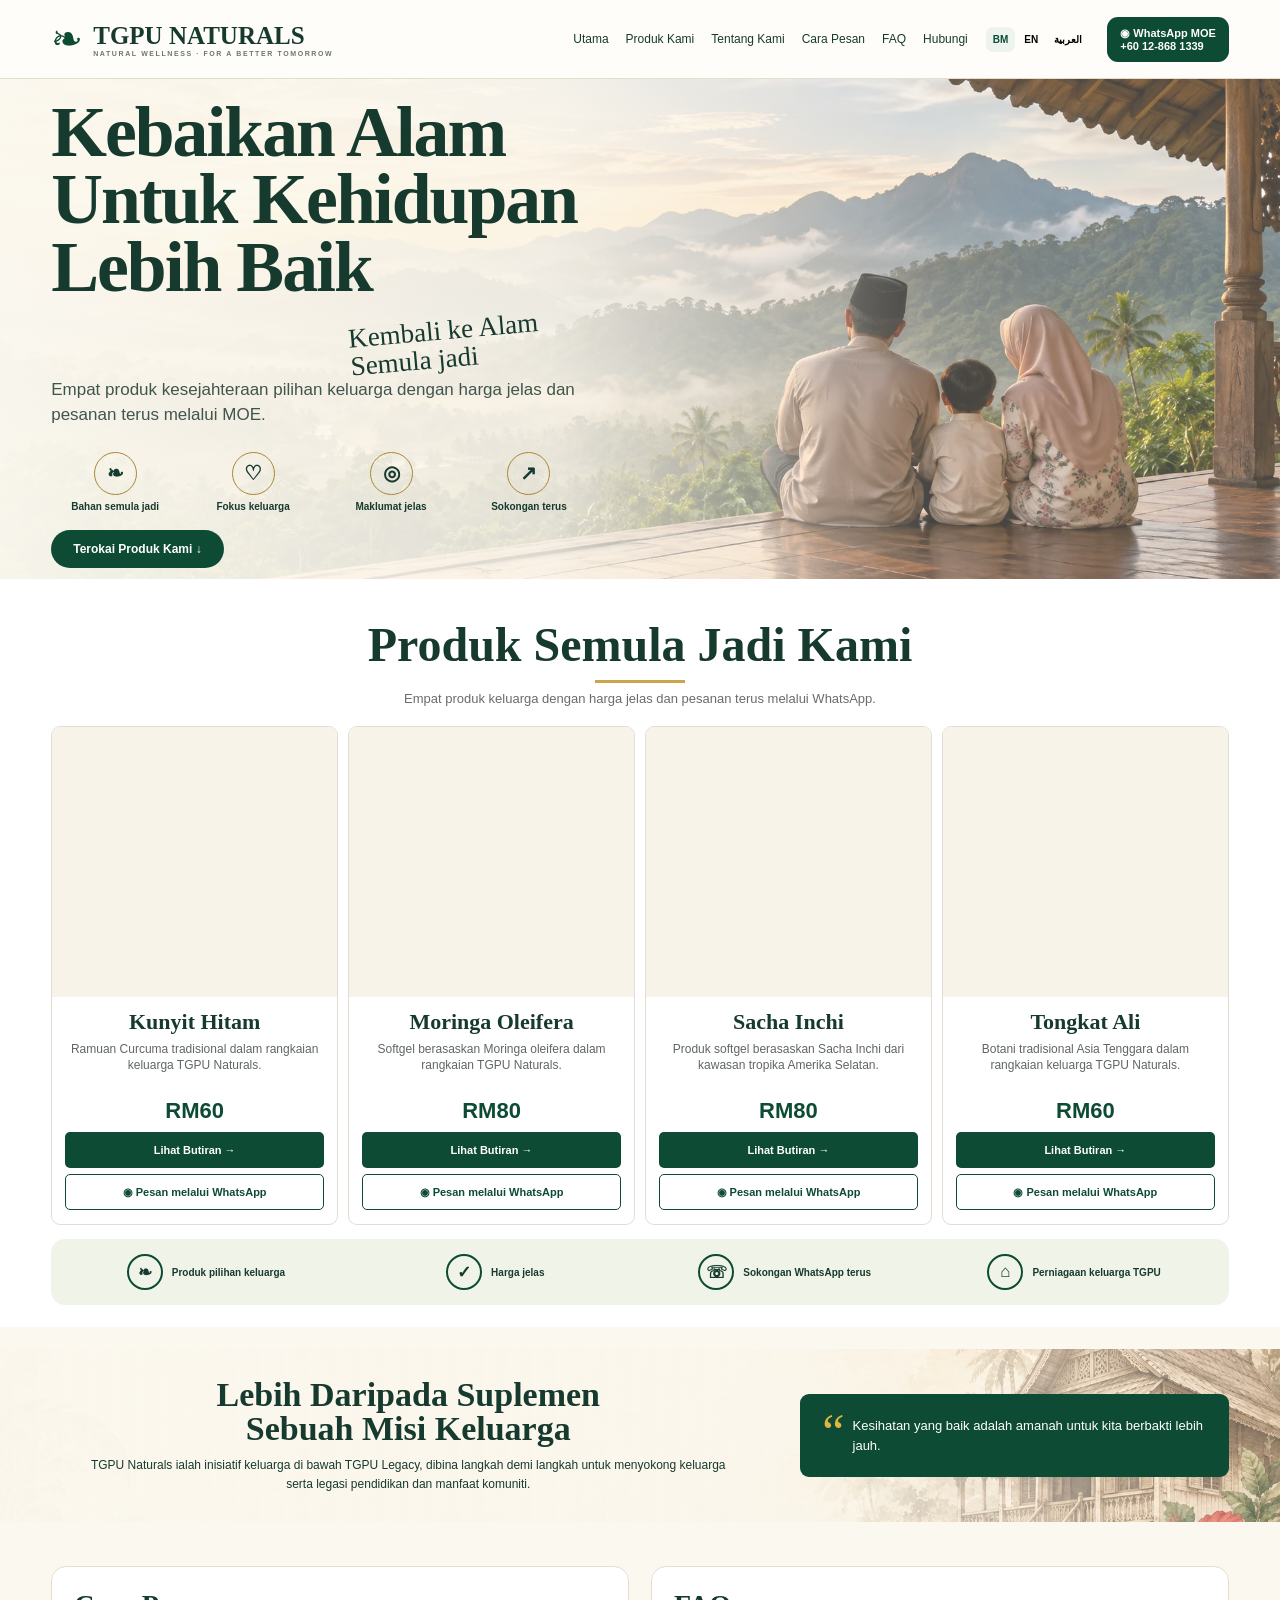
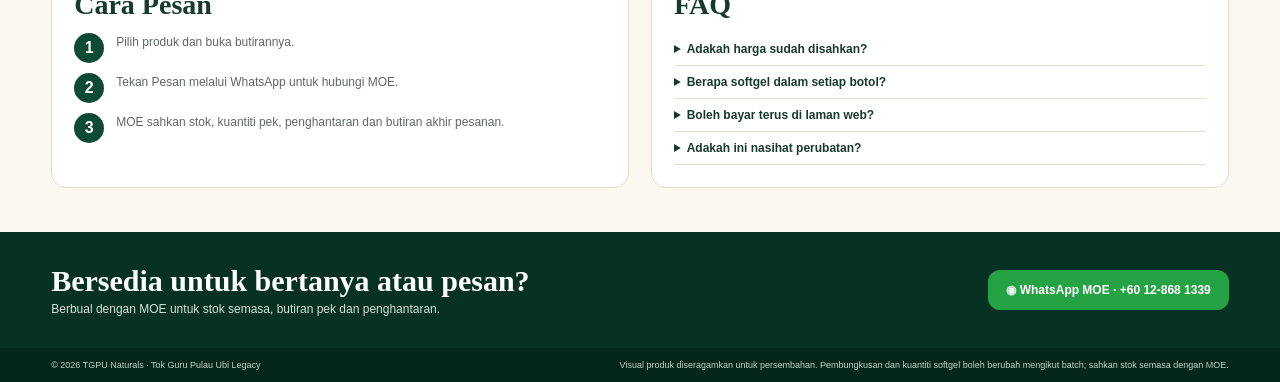
==== commit ac59e764: "Rebuild TGPU Naturals landing page to match approved storefront design" ====
--- a/wellness/index.html
+++ b/wellness/index.html
@@ -1,47 +1,41 @@
 <!doctype html>
 <html lang="ms" dir="ltr">
 <head>
-<meta charset="utf-8">
-<meta name="viewport" content="width=device-width,initial-scale=1">
-<title>TGPU Naturals Malaysia | Moringa, Sacha Inchi, Kunyit Hitam & Tongkat Ali</title>
-<meta name="description" content="TGPU Naturals Malaysia menghimpunkan Moringa Oleifera, Sacha Inchi Oil, Kunyit Hitam dan Tongkat Ali. Lihat harga dan buat pesanan terus melalui WhatsApp MOE.">
-<meta name="robots" content="index,follow,max-image-preview:large,max-snippet:-1,max-video-preview:-1">
-<meta name="theme-color" content="#123f2d">
-<link rel="canonical" href="https://mamduhsaffin.github.io/tgpu-legacy/wellness/">
-<link rel="icon" href="../assets/favicon-512.png">
-<meta property="og:type" content="website">
-<meta property="og:title" content="TGPU Naturals Malaysia | 4 Produk Keluarga">
-<meta property="og:description" content="Moringa RM80, Sacha Inchi RM80, Kunyit Hitam RM60 dan Tongkat Ali RM60. Pesan terus melalui WhatsApp MOE.">
-<meta property="og:url" content="https://mamduhsaffin.github.io/tgpu-legacy/wellness/">
-<meta property="og:image" content="https://mamduhsaffin.github.io/tgpu-legacy/wellness/assets/tgpu-naturals-showcase.webp">
-<meta property="og:locale" content="ms_MY">
-<meta name="twitter:card" content="summary_large_image">
-<meta name="twitter:title" content="TGPU Naturals Malaysia">
-<meta name="twitter:description" content="Empat produk TGPU Naturals dengan harga jelas dan pesanan terus melalui WhatsApp MOE.">
-<meta name="twitter:image" content="https://mamduhsaffin.github.io/tgpu-legacy/wellness/assets/tgpu-naturals-showcase.webp">
+<meta charset="utf-8"><meta name="viewport" content="width=device-width,initial-scale=1">
+<title>TGPU Naturals Malaysia | Kunyit Hitam, Moringa, Sacha Inchi & Tongkat Ali</title>
+<meta name="description" content="TGPU Naturals Malaysia — Kunyit Hitam RM60, Moringa RM80, Sacha Inchi RM80 dan Tongkat Ali RM60. Lihat produk dan pesan terus melalui WhatsApp MOE.">
+<meta name="robots" content="index,follow,max-image-preview:large,max-snippet:-1"><meta name="theme-color" content="#0d4d35">
+<link rel="canonical" href="https://tgpu.my/wellness/"><link rel="alternate" hreflang="ms-MY" href="https://tgpu.my/wellness/?lang=ms"><link rel="alternate" hreflang="en" href="https://tgpu.my/wellness/?lang=en"><link rel="alternate" hreflang="ar" href="https://tgpu.my/wellness/?lang=ar"><link rel="alternate" hreflang="x-default" href="https://tgpu.my/wellness/">
+<meta property="og:type" content="website"><meta property="og:url" content="https://tgpu.my/wellness/"><meta property="og:title" content="TGPU Naturals Malaysia | Natural Wellness, Family Legacy"><meta property="og:description" content="Four family products with clear prices and direct WhatsApp ordering through MOE."><meta property="og:image" content="https://tgpu.my/wellness/assets/tgpu-naturals-approved-collection.png"><meta name="twitter:card" content="summary_large_image">
 <style>
-:root{--green:#123f2d;--green2:#08291d;--cream:#f8f2e8;--paper:#fffdf8;--gold:#d5b665;--ink:#173a2f;--muted:#657069;--line:#e7ddca;--shadow:0 18px 44px rgba(25,55,43,.11)}*{box-sizing:border-box}html{scroll-behavior:smooth}body{margin:0;background:var(--cream);color:var(--ink);font-family:Georgia,'Times New Roman',serif;line-height:1.55}a{color:inherit;text-decoration:none}button{font:inherit}.shell{width:min(1180px,92%);margin:auto}.topbar{position:sticky;top:0;z-index:30;background:rgba(255,253,248,.96);backdrop-filter:blur(12px);border-bottom:1px solid var(--line)}.nav{min-height:72px;display:flex;align-items:center;gap:20px}.brand{display:flex;align-items:center;gap:10px}.brand-mark{font-size:30px}.brand strong{display:block;font-size:25px;font-weight:500;letter-spacing:.2px}.brand small{display:block;font:700 8px/1.2 Arial,sans-serif;letter-spacing:1.8px;color:#657269}.links{margin-left:auto;display:flex;gap:19px;font-size:14px}.links a:hover{color:#96742f}.wa-top{padding:10px 15px;border-radius:999px;background:var(--green);color:#fff;font:700 12px Arial,sans-serif}.hero{min-height:440px;display:flex;align-items:center;background:linear-gradient(90deg,rgba(249,244,235,.98),rgba(249,244,235,.72)),url('assets/family-hero.webp') center/cover}.hero-copy{padding:65px 0;max-width:690px}.eyebrow{font:800 11px Arial,sans-serif;letter-spacing:3.4px;color:#977329;text-transform:uppercase}.hero h1{font-size:clamp(46px,6vw,75px);line-height:.97;margin:14px 0 18px;font-weight:500;letter-spacing:-1.6px}.hero p{max-width:640px;font:16px/1.7 Arial,sans-serif;color:#55635c}.actions{display:flex;gap:12px;flex-wrap:wrap;margin-top:24px}.btn{display:inline-flex;align-items:center;justify-content:center;min-height:47px;padding:0 20px;border-radius:999px;background:var(--green);color:#fff;font:800 13px Arial,sans-serif;border:1px solid var(--green);cursor:pointer}.btn.alt{background:transparent;color:var(--green);border-color:#bea86f}.trust{background:var(--green);color:#fff}.trust-row{display:grid;grid-template-columns:repeat(3,1fr)}.trust-item{text-align:center;padding:17px 18px;border-right:1px solid rgba(255,255,255,.14);font:700 12px Arial,sans-serif}.trust-item:last-child{border:0}.trust-item span{display:block;color:#efd48d;font-size:18px;margin-bottom:2px}.shop{padding:58px 0;background:radial-gradient(circle at 50% 0,#fff 0,#faf5ed 56%,#efe2cf 100%)}.section-head{text-align:center;max-width:770px;margin:0 auto 30px}.section-head h2{font-size:clamp(40px,4.5vw,59px);font-weight:500;line-height:1;margin:8px 0 12px}.section-head p{font:15px/1.65 Arial,sans-serif;color:#696d68}.product-grid{display:grid;grid-template-columns:repeat(4,minmax(0,1fr));gap:18px}.product-card{display:flex;flex-direction:column;background:var(--paper);border:1px solid #e3d8c5;border-radius:20px;overflow:hidden;box-shadow:var(--shadow);transition:.2s transform,.2s box-shadow}.product-card:hover{transform:translateY(-4px);box-shadow:0 22px 52px rgba(25,55,43,.17)}.product-media{aspect-ratio:1/1;background:linear-gradient(145deg,#fff,#f0e6d5);display:grid;place-items:center;padding:16px;overflow:hidden;border-bottom:1px solid var(--line)}.product-media img{display:block;width:100%;height:100%;object-fit:contain;object-position:center;filter:drop-shadow(0 9px 12px rgba(38,43,37,.13))}.product-copy{display:flex;flex-direction:column;flex:1;padding:19px}.product-copy .botanical{font:italic 12px Arial,sans-serif;color:#7d776e;margin:0 0 8px}.product-copy h3{font-size:27px;line-height:1.05;margin:0 0 8px}.product-copy p{font:13px/1.6 Arial,sans-serif;color:#68716b;margin:0 0 12px}.price{font:800 22px Arial,sans-serif;color:var(--green);margin-top:auto;padding-top:6px}.view{margin-top:13px;font:800 12px Arial,sans-serif;color:#8a6a27}.order-link{margin-top:12px;display:flex;justify-content:center;align-items:center;min-height:43px;border-radius:999px;border:1px solid #1c6846;color:#1c6846;font:800 12px Arial,sans-serif}.order-link:hover{background:#1c6846;color:#fff}.how{padding:58px 0;background:#fffaf2}.steps{display:grid;grid-template-columns:repeat(3,1fr);gap:18px;margin-top:26px}.step{background:#fff;border:1px solid var(--line);border-radius:18px;padding:24px}.step b{display:grid;place-items:center;width:36px;height:36px;border-radius:50%;background:var(--green);color:#fff;font:800 14px Arial,sans-serif;margin-bottom:13px}.step h3{font-size:22px;margin:0 0 6px}.step p{font:13px/1.6 Arial,sans-serif;color:#68716b;margin:0}.learn{padding:58px 0;background:#f1e6d3}.learn-grid{display:grid;grid-template-columns:repeat(2,1fr);gap:22px}.learn article{background:#fffaf2;border-radius:20px;padding:25px;border:1px solid #dfd2bd}.learn h2{font-size:35px;line-height:1.08;margin:8px 0 14px}.learn h3{font-size:25px;margin:0 0 8px}.learn p{font:14px/1.7 Arial,sans-serif;color:#626c66}.learn a{font:800 12px Arial,sans-serif;color:#7d5f20}.story{padding:58px 0;background:#fffaf2}.story-grid{display:grid;grid-template-columns:.9fr 1.1fr;gap:42px;align-items:center}.story-img{min-height:340px;border-radius:26px;background:url('assets/heritage-story.webp') center/cover;box-shadow:var(--shadow)}.story h2{font-size:44px;line-height:1.04;margin:8px 0 17px}.story p{font:15px/1.7 Arial,sans-serif;color:#606b65}.contact{padding:46px 0;background:var(--green);color:#fff}.contact-row{display:flex;align-items:center;justify-content:space-between;gap:28px}.contact h2{font-size:36px;margin:0 0 5px}.contact p{font:14px Arial,sans-serif;color:#dbe7e1;margin:0}.contact .btn{background:#efd48d;color:#153b2d;border-color:#efd48d}.fineprint{background:#0b3022;color:#cbd8d2;padding:17px 0;font:11px/1.6 Arial,sans-serif}.fine-row{display:flex;justify-content:space-between;gap:24px}.mobile-wa{display:none;position:fixed;z-index:60;right:18px;bottom:18px;background:#1f7a49;color:#fff;border-radius:999px;padding:13px 17px;font:800 12px Arial,sans-serif;box-shadow:0 10px 26px rgba(0,0,0,.25)}@media(max-width:980px){.links{display:none}.product-grid{grid-template-columns:repeat(2,1fr)}.steps{grid-template-columns:1fr}.story-grid{grid-template-columns:1fr}.learn-grid{grid-template-columns:1fr}.mobile-wa{display:block}}@media(max-width:590px){.shell{width:91%}.brand strong{font-size:20px}.brand small{font-size:6px;letter-spacing:1px}.wa-top{display:none}.hero h1{font-size:49px}.trust-row{grid-template-columns:1fr}.trust-item{border-right:0;border-bottom:1px solid rgba(255,255,255,.14)}.product-grid{grid-template-columns:1fr}.product-media{aspect-ratio:1.12}.contact-row,.fine-row{flex-direction:column;align-items:flex-start}}
+:root{--g:#0e4b34;--g2:#073223;--cream:#fbf8ef;--gold:#caa54b;--ink:#173a2f;--muted:#667069;--line:#e5dece}*{box-sizing:border-box}html{scroll-behavior:smooth}body{margin:0;background:var(--cream);color:var(--ink);font-family:Arial,sans-serif}a{text-decoration:none;color:inherit}.shell{width:min(1180px,92%);margin:auto}h1,h2,h3,.brand strong{font-family:Georgia,serif}
+header{position:sticky;top:0;z-index:30;background:#fffdf9f5;border-bottom:1px solid var(--line);backdrop-filter:blur(9px)}.nav{height:78px;display:flex;align-items:center;gap:18px}.brand{display:flex;gap:10px;align-items:center}.mark{font-size:38px;color:var(--g)}.brand strong{display:block;font-size:25px}.brand small{display:block;font-size:7px;font-weight:800;letter-spacing:1.6px;color:#6b776f}.navlinks{margin-left:auto;display:flex;gap:17px;font-size:12px}.langs{display:flex;gap:2px}.langs button{border:0;background:transparent;padding:7px;font-size:10px;font-weight:800;cursor:pointer}.langs .active{background:#edf3ef;border-radius:7px;color:var(--g)}.watop{background:var(--g);color:white;border-radius:11px;padding:10px 13px;font-size:11px;font-weight:800}
+.hero{background:linear-gradient(90deg,#fbf8effa 0%,#fbf8efdb 43%,#fbf8ef45 73%),url('assets/family-hero.webp') center/cover}.heroGrid{min-height:500px;display:grid;grid-template-columns:46% 54%;align-items:center;gap:22px}.hero h1{font-size:clamp(50px,5.6vw,76px);line-height:.94;letter-spacing:-2px;margin:9px 0 13px}.hero p{font-size:17px;line-height:1.5;color:#40564d;margin:0}.hand{font-family:cursive;font-size:27px;transform:rotate(-5deg);margin:0 0 6px 55%;line-height:1.05}.points{display:grid;grid-template-columns:repeat(4,1fr);gap:10px;margin:24px 0 0}.point{text-align:center;font-size:10px;font-weight:800}.point b{display:grid;place-items:center;width:43px;height:43px;margin:0 auto 6px;border:1px solid #aa8733;border-radius:50%;font-size:20px}.cta{display:inline-block;margin-top:18px;background:var(--g);color:#fff;padding:12px 22px;border-radius:999px;font-size:12px;font-weight:900}.heroVisual{align-self:end;padding-bottom:18px}.heroVisual img{width:100%;max-height:390px;object-fit:contain;display:block;filter:drop-shadow(0 13px 15px #173a2f28)}
+.shop{background:white;padding:38px 0 22px}.head{text-align:center;margin-bottom:20px}.head h2{font-size:48px;margin:0}.head h2:after{content:"";display:block;width:90px;height:3px;background:var(--gold);margin:8px auto}.head p{font-size:13px;color:#686d69;margin:0}.grid{display:grid;grid-template-columns:repeat(4,1fr);gap:10px}.card{border:1px solid #e2ded6;border-radius:9px;overflow:hidden;background:#fff;display:flex;flex-direction:column}.pic{height:270px;background-image:url('assets/tgpu-naturals-showcase.webp?v=20260912c');background-repeat:no-repeat;background-size:400% 100%;background-color:#f7f3e9}.pic.k{background-position:100%}.pic.m{background-position:0%}.pic.s{background-position:66.667%}.pic.t{background-position:33.333%}.body{padding:12px 13px 14px;text-align:center;display:flex;flex-direction:column;flex:1}.body h3{font-size:22px;margin:0 0 6px}.body p{font-size:12px;line-height:1.35;color:#606762;margin:0 0 8px;min-height:49px}.price{font-size:22px;font-weight:900;color:var(--g);margin:auto 0 8px}.btn{display:flex;justify-content:center;align-items:center;min-height:36px;border-radius:5px;font-size:11px;font-weight:900}.details{background:var(--g);color:#fff;margin-bottom:6px}.order{border:1px solid var(--g);color:var(--g)}
+.trust{margin-top:14px;background:#f0f4e8;border-radius:14px;padding:15px;display:grid;grid-template-columns:repeat(4,1fr);gap:10px}.trust div{display:flex;align-items:center;justify-content:center;gap:9px;font-size:10px;font-weight:900}.trust b{display:grid;place-items:center;width:36px;height:36px;border:2px solid var(--g);border-radius:50%;font-size:17px}
+.mission{margin-top:22px;padding:29px 0;background:linear-gradient(90deg,#fbf8eff7,#fbf8efd9 58%,#fbf8ef46),url('assets/heritage-story.webp') center/cover}.missionGrid{display:grid;grid-template-columns:1.25fr .75fr;gap:35px;align-items:center}.mission h2{text-align:center;font-size:34px;line-height:1;margin:0 0 10px}.mission p{text-align:center;font-size:12px;line-height:1.55;max-width:650px;margin:auto}.quote{background:var(--g);color:#fff;border-radius:9px;padding:22px;font-size:13px;line-height:1.5}.quote:before{content:"“";font:50px Georgia;color:#e1b43e;float:left;margin:-13px 8px -17px 0}
+.info{padding:44px 0}.infoGrid{display:grid;grid-template-columns:1fr 1fr;gap:22px}.box{background:#fff;border:1px solid var(--line);border-radius:15px;padding:22px}.box h2{font-size:28px;margin:0 0 12px}.step{display:grid;grid-template-columns:32px 1fr;gap:10px;margin:10px 0}.step b{width:30px;height:30px;border-radius:50%;display:grid;place-items:center;background:var(--g);color:#fff}.step p,.faq p{font-size:12px;line-height:1.5;color:#606762;margin:0}.faq details{border-bottom:1px solid var(--line);padding:9px 0}.faq summary{font-size:12px;font-weight:900;cursor:pointer}.faq p{margin-top:7px}
+.contact{background:var(--g2);color:#fff;padding:32px 0}.contactRow{display:flex;align-items:center;justify-content:space-between;gap:20px}.contact h2{font-size:30px;margin:0 0 4px}.contact p{font-size:12px;color:#d5e2db;margin:0}.wa{background:#25a244;color:white;padding:13px 18px;border-radius:12px;font-size:12px;font-weight:900}.foot{background:#05271b;color:#c0d0c8;padding:12px 0;font-size:9px}.footRow{display:flex;justify-content:space-between;gap:18px}.float{display:none;position:fixed;right:16px;bottom:16px;background:#25a244;color:#fff;padding:12px 15px;border-radius:999px;font-size:11px;font-weight:900;box-shadow:0 8px 22px #0004}
+[dir=rtl] .navlinks{margin-left:0;margin-right:auto}[dir=rtl] .hand{margin-left:0;margin-right:55%;transform:rotate(5deg)}@media(max-width:980px){.navlinks{display:none}.langs{margin-left:auto}.heroGrid{grid-template-columns:1fr}.heroVisual{width:min(700px,100%);justify-self:center}.grid{grid-template-columns:repeat(2,1fr)}.trust{grid-template-columns:repeat(2,1fr)}.missionGrid,.infoGrid{grid-template-columns:1fr}.float{display:block}}@media(max-width:590px){.shell{width:92%}.brand strong{font-size:19px}.brand small{font-size:6px}.watop{display:none}.heroGrid{min-height:auto}.hero h1{font-size:48px}.hand{margin-left:36%;font-size:22px}.hero p{font-size:15px}.points{grid-template-columns:repeat(2,1fr)}.grid{grid-template-columns:1fr}.pic{height:315px}.trust{grid-template-columns:1fr}.head h2{font-size:38px}.contactRow,.footRow{flex-direction:column;align-items:flex-start}}
 </style>
-<script type="application/ld+json">{"@context":"https://schema.org","@type":"Organization","name":"TGPU Naturals","url":"https://mamduhsaffin.github.io/tgpu-legacy/wellness/","parentOrganization":{"@type":"Organization","name":"TGPU Legacy"},"contactPoint":{"@type":"ContactPoint","telephone":"+60-12-868-1339","contactType":"customer service","availableLanguage":["Malay","English","Arabic"]}}</script>
-<script type="application/ld+json">{"@context":"https://schema.org","@type":"ItemList","name":"TGPU Naturals Products","numberOfItems":4,"itemListElement":[{"@type":"ListItem","position":1,"url":"https://mamduhsaffin.github.io/tgpu-legacy/wellness/moringa/","item":{"@type":"Product","name":"Moringa Oleifera Softgel","offers":{"@type":"Offer","priceCurrency":"MYR","price":"80","availability":"https://schema.org/InStock"}}},{"@type":"ListItem","position":2,"url":"https://mamduhsaffin.github.io/tgpu-legacy/wellness/sacha-inchi/","item":{"@type":"Product","name":"Sacha Inchi Oil Softgel","offers":{"@type":"Offer","priceCurrency":"MYR","price":"80","availability":"https://schema.org/InStock"}}},{"@type":"ListItem","position":3,"url":"https://mamduhsaffin.github.io/tgpu-legacy/wellness/kunyit-hitam/","item":{"@type":"Product","name":"Kunyit Hitam Softgel","offers":{"@type":"Offer","priceCurrency":"MYR","price":"60","availability":"https://schema.org/InStock"}}},{"@type":"ListItem","position":4,"url":"https://mamduhsaffin.github.io/tgpu-legacy/wellness/tongkat-ali/","item":{"@type":"Product","name":"Tongkat Ali Softgel","offers":{"@type":"Offer","priceCurrency":"MYR","price":"60","availability":"https://schema.org/InStock"}}}]}</script>
+<script type="application/ld+json">{"@context":"https://schema.org","@type":"Organization","name":"TGPU Naturals","url":"https://tgpu.my/wellness/","parentOrganization":{"@type":"Organization","name":"TGPU Legacy","url":"https://tgpu.my/"},"contactPoint":{"@type":"ContactPoint","telephone":"+60-12-868-1339","contactType":"sales","availableLanguage":["Malay","English","Arabic"]}}</script>
+<script type="application/ld+json">{"@context":"https://schema.org","@type":"ItemList","name":"TGPU Naturals Products","numberOfItems":4,"itemListElement":[{"@type":"ListItem","position":1,"url":"https://tgpu.my/wellness/kunyit-hitam/","item":{"@type":"Product","name":"Kunyit Hitam Softgel","offers":{"@type":"Offer","priceCurrency":"MYR","price":"60","availability":"https://schema.org/InStock"}}},{"@type":"ListItem","position":2,"url":"https://tgpu.my/wellness/moringa/","item":{"@type":"Product","name":"Moringa Oleifera Softgel","offers":{"@type":"Offer","priceCurrency":"MYR","price":"80","availability":"https://schema.org/InStock"}}},{"@type":"ListItem","position":3,"url":"https://tgpu.my/wellness/sacha-inchi/","item":{"@type":"Product","name":"Sacha Inchi Oil Softgel","offers":{"@type":"Offer","priceCurrency":"MYR","price":"80","availability":"https://schema.org/InStock"}}},{"@type":"ListItem","position":4,"url":"https://tgpu.my/wellness/tongkat-ali/","item":{"@type":"Product","name":"Tongkat Ali Softgel","offers":{"@type":"Offer","priceCurrency":"MYR","price":"60","availability":"https://schema.org/InStock"}}}]}</script>
 </head>
 <body>
-<header class="topbar"><div class="shell nav"><a class="brand" href="./"><span class="brand-mark">❧</span><span><strong>TGPU NATURALS</strong><small>TOK GURU PULAU UBI · FAMILY WELLNESS</small></span></a><nav class="links" aria-label="Navigation"><a href="#products">Produk</a><a href="#how">Cara Pesan</a><a href="#learn">Kenali Bahan</a><a href="#story">Kisah Kami</a><a href="../">TGPU Legacy</a></nav><a class="wa-top" href="https://wa.me/60128681339?text=Assalamualaikum%20MOE%2C%20saya%20ingin%20bertanya%20tentang%20TGPU%20Naturals." target="_blank" rel="noopener">WhatsApp MOE</a></div></header>
+<header><div class="shell nav"><a class="brand" href="./"><span class="mark">❧</span><span><strong>TGPU NATURALS</strong><small>NATURAL WELLNESS · FOR A BETTER TOMORROW</small></span></a><nav class="navlinks"><a href="#home" data-t="home">Home</a><a href="#products" data-t="products">Our Products</a><a href="#about" data-t="about">About Us</a><a href="#order" data-t="how">How to Order</a><a href="#faq">FAQ</a><a href="#contact" data-t="contact">Contact</a></nav><div class="langs"><button data-lang="ms">BM</button><button data-lang="en">EN</button><button data-lang="ar">العربية</button></div><a class="watop" href="https://wa.me/60128681339" target="_blank" rel="noopener">◉ WhatsApp MOE<br>+60 12-868 1339</a></div></header>
 <main>
-<section class="hero"><div class="shell"><div class="hero-copy"><div class="eyebrow">TGPU NATURALS · MALAYSIA</div><h1>Empat Produk.<br>Satu Warisan Keluarga.</h1><p>TGPU Naturals menghimpunkan Moringa Oleifera, Sacha Inchi Oil, Kunyit Hitam dan Tongkat Ali di bawah satu identiti keluarga. Lihat setiap produk, semak harga, dan hubungi MOE terus untuk pengesahan stok serta pesanan.</p><div class="actions"><a class="btn" href="#products">Lihat Produk</a><a class="btn alt" href="https://wa.me/60128681339?text=Assalamualaikum%20MOE%2C%20saya%20ingin%20bertanya%20tentang%20TGPU%20Naturals." target="_blank" rel="noopener">Tanya di WhatsApp</a></div></div></div></section>
-<section class="trust"><div class="shell trust-row"><div class="trust-item"><span>4</span>Produk pilihan keluarga</div><div class="trust-item"><span>RM60–RM80</span>Harga jelas</div><div class="trust-item"><span>MOE</span>Pesanan terus melalui WhatsApp</div></div></section>
-<section class="shop" id="products"><div class="shell"><div class="section-head"><div class="eyebrow">PRODUK TGPU NATURALS</div><h2>Pilih produk anda</h2><p>Setiap produk di bawah boleh ditekan untuk membuka halaman sendiri. Ini juga membantu Google memahami setiap produk secara berasingan.</p></div><div class="product-grid">
-<a class="product-card" href="moringa/" aria-label="Lihat Moringa Oleifera RM80"><div class="product-media"><img src="assets/moringa-actual.webp?v=20260912" alt="Moringa Oleifera softgel TGPU Naturals Malaysia" width="800" height="800" loading="eager"></div><div class="product-copy"><div class="botanical">Moringa oleifera</div><h3>Moringa Oleifera</h3><p>Produk softgel berasaskan Moringa oleifera. Maklumat pada halaman ini bersifat umum dan bukan nasihat perubatan.</p><div class="price">RM80</div><div class="view">Lihat butiran →</div><span class="order-link">Pesan / Tanya di WhatsApp</span></div></a>
-<a class="product-card" href="sacha-inchi/" aria-label="Lihat Sacha Inchi Oil RM80"><div class="product-media"><img src="assets/sacha-inchi.webp?v=20260912" alt="Sacha Inchi Oil softgel TGPU Naturals Malaysia" width="800" height="800" loading="lazy"></div><div class="product-copy"><div class="botanical">Plukenetia volubilis</div><h3>Sacha Inchi Oil</h3><p>Produk Sacha Inchi berasaskan tumbuhan Plukenetia volubilis. Saiz pek semasa perlu disahkan ketika pesanan.</p><div class="price">RM80</div><div class="view">Lihat butiran →</div><span class="order-link">Pesan / Tanya di WhatsApp</span></div></a>
-<a class="product-card" href="kunyit-hitam/" aria-label="Lihat Kunyit Hitam RM60"><div class="product-media"><img src="assets/kunyit.webp?v=20260912" alt="Kunyit Hitam TGPU Naturals Malaysia" width="800" height="800" loading="lazy"></div><div class="product-copy"><div class="botanical">Curcuma caesia</div><h3>Kunyit Hitam</h3><p>Kunyit Hitam ialah nama yang sering dikaitkan dengan Curcuma caesia. Sumber dan label sebenar hendaklah dirujuk untuk produk semasa.</p><div class="price">RM60</div><div class="view">Lihat butiran →</div><span class="order-link">Pesan / Tanya di WhatsApp</span></div></a>
-<a class="product-card" href="tongkat-ali/" aria-label="Lihat Tongkat Ali RM60"><div class="product-media"><img src="assets/tongkat-actual.webp?v=20260912" alt="Tongkat Ali softgel TGPU Naturals Malaysia" width="800" height="800" loading="lazy"></div><div class="product-copy"><div class="botanical">Eurycoma longifolia</div><h3>Tongkat Ali</h3><p>Tongkat Ali ialah Eurycoma longifolia, tumbuhan Asia Tenggara yang dikenali dalam budaya herba tradisional serantau.</p><div class="price">RM60</div><div class="view">Lihat butiran →</div><span class="order-link">Pesan / Tanya di WhatsApp</span></div></a>
-</div></div></section>
-<section class="how" id="how"><div class="shell"><div class="section-head"><div class="eyebrow">CARA PESAN</div><h2>Ringkas dan tanpa aplikasi tambahan</h2><p>Buat masa ini, pesanan disahkan terus dengan MOE melalui WhatsApp supaya harga, saiz pek, stok dan penghantaran boleh disahkan sebelum bayaran.</p></div><div class="steps"><div class="step"><b>1</b><h3>Pilih produk</h3><p>Tekan kad produk dan baca butiran asas serta harga semasa.</p></div><div class="step"><b>2</b><h3>WhatsApp MOE</h3><p>Tekan butang pesanan. Nama produk akan dimasukkan terus dalam mesej.</p></div><div class="step"><b>3</b><h3>Sahkan & hantar</h3><p>Kami sahkan stok, saiz pek dan penghantaran sebelum pesanan dimuktamadkan.</p></div></div></div></section>
-<section class="learn" id="learn"><div class="shell"><div class="section-head"><div class="eyebrow">KENALI BAHAN</div><h2>Kandungan yang Google dan pelanggan boleh fahami</h2><p>Kami memisahkan penerangan bahan daripada dakwaan perubatan. Maklumat ini bertujuan membantu pelanggan mengenali nama botani dan identiti umum setiap bahan.</p></div><div class="learn-grid"><article><h3>Moringa Oleifera & Sacha Inchi</h3><p><em>Moringa oleifera</em> ialah tumbuhan tropika yang digunakan dalam pelbagai konteks makanan dan tradisional. <em>Plukenetia volubilis</em> pula ialah tumbuhan tropika Amerika Selatan yang menghasilkan biji dan dikenali sebagai Sacha Inchi.</p><a href="moringa/">Moringa →</a> &nbsp; <a href="sacha-inchi/">Sacha Inchi →</a></article><article><h3>Kunyit Hitam & Tongkat Ali</h3><p>Kunyit Hitam sering dikaitkan dengan <em>Curcuma caesia</em>, manakala Tongkat Ali ialah <em>Eurycoma longifolia</em>. Penerangan ini tidak menyatakan bahawa mana-mana produk boleh merawat atau menyembuhkan penyakit.</p><a href="kunyit-hitam/">Kunyit Hitam →</a> &nbsp; <a href="tongkat-ali/">Tongkat Ali →</a></article></div></div></section>
-<section class="story" id="story"><div class="shell story-grid"><div class="story-img" role="img" aria-label="Warisan keluarga TGPU Legacy"></div><div><div class="eyebrow">TOK GURU PULAU UBI</div><h2>Perniagaan keluarga di bawah TGPU Legacy.</h2><p>TGPU Naturals ialah cabang perniagaan keluarga dalam TGPU Legacy. Kami membangunkannya secara praktikal: bermula dengan empat produk, satu saluran WhatsApp yang jelas, harga yang mudah difahami, dan kandungan yang membantu pelanggan mengenali produk sebelum membuat pertanyaan.</p><a class="btn alt" href="../">Kenali TGPU Legacy</a></div></div></section>
-<section class="contact"><div class="shell contact-row"><div><h2>Mahukan stok atau mahu pesan?</h2><p>Hubungi MOE — TGPU Naturals: +60 12-868 1339</p></div><a class="btn" href="https://wa.me/60128681339?text=Assalamualaikum%20MOE%2C%20saya%20ingin%20membuat%20pertanyaan%20atau%20pesanan%20TGPU%20Naturals." target="_blank" rel="noopener">Chat WhatsApp MOE</a></div></section>
-</main>
-<footer class="fineprint"><div class="shell fine-row"><span>© 2026 TGPU Naturals · Tok Guru Pulau Ubi</span><span>Maklumat umum sahaja. Semak label fizikal, ramuan, saiz pek dan status produk semasa sebelum pembelian.</span></div></footer>
-<a class="mobile-wa" href="https://wa.me/60128681339?text=Assalamualaikum%20MOE%2C%20saya%20ingin%20bertanya%20tentang%20TGPU%20Naturals." target="_blank" rel="noopener">WhatsApp MOE</a>
-</body>
-</html>+<section class="hero" id="home"><div class="shell heroGrid"><div><h1 data-t="hero">Pure Nature<br>Real Benefits</h1><div class="hand" data-t="hand">Kembali ke Alam<br>Semula jadi</div><p data-t="heroText">Four family-selected natural wellness products with clear prices and direct ordering through MOE.</p><div class="points"><div class="point"><b>❧</b><span data-t="p1">Natural ingredients</span></div><div class="point"><b>♡</b><span data-t="p2">Family focused</span></div><div class="point"><b>◎</b><span data-t="p3">Clear information</span></div><div class="point"><b>↗</b><span data-t="p4">Direct support</span></div></div><a class="cta" href="#products" data-t="explore">Explore Our Products ↓</a></div><div class="heroVisual"><img src="assets/tgpu-naturals-showcase.webp?v=20260912c" alt="TGPU Naturals four product collection"></div></div></section>
+<section class="shop" id="products"><div class="shell"><div class="head"><h2 data-t="prodTitle">Our Natural Supplements</h2><p data-t="prodSub">Four family products with clear pricing and direct WhatsApp ordering.</p></div><div class="grid">
+<article class="card"><a href="kunyit-hitam/"><div class="pic k"></div></a><div class="body"><h3>Kunyit Hitam</h3><p data-t="kd">A traditional Curcuma ingredient in the TGPU Naturals family range.</p><div class="price">RM60</div><a class="btn details" href="kunyit-hitam/" data-t="view">View Details →</a><a class="btn order" target="_blank" rel="noopener" href="https://wa.me/60128681339?text=Assalamualaikum%20MOE%2C%20saya%20berminat%20dengan%20Kunyit%20Hitam%20RM60." data-t="orderWa">◉ Order via WhatsApp</a></div></article>
+<article class="card"><a href="moringa/"><div class="pic m"></div></a><div class="body"><h3>Moringa Oleifera</h3><p data-t="md">Moringa oleifera softgel from the TGPU Naturals family range.</p><div class="price">RM80</div><a class="btn details" href="moringa/" data-t="view">View Details →</a><a class="btn order" target="_blank" rel="noopener" href="https://wa.me/60128681339?text=Assalamualaikum%20MOE%2C%20saya%20berminat%20dengan%20Moringa%20RM80." data-t="orderWa">◉ Order via WhatsApp</a></div></article>
+<article class="card"><a href="sacha-inchi/"><div class="pic s"></div></a><div class="body"><h3>Sacha Inchi</h3><p data-t="sd">A softgel product based on Sacha Inchi from tropical South America.</p><div class="price">RM80</div><a class="btn details" href="sacha-inchi/" data-t="view">View Details →</a><a class="btn order" target="_blank" rel="noopener" href="https://wa.me/60128681339?text=Assalamualaikum%20MOE%2C%20saya%20berminat%20dengan%20Sacha%20Inchi%20RM80." data-t="orderWa">◉ Order via WhatsApp</a></div></article>
+<article class="card"><a href="tongkat-ali/"><div class="pic t"></div></a><div class="body"><h3>Tongkat Ali</h3><p data-t="td">A traditional Southeast Asian botanical in the TGPU Naturals family range.</p><div class="price">RM60</div><a class="btn details" href="tongkat-ali/" data-t="view">View Details →</a><a class="btn order" target="_blank" rel="noopener" href="https://wa.me/60128681339?text=Assalamualaikum%20MOE%2C%20saya%20berminat%20dengan%20Tongkat%20Ali%20RM60." data-t="orderWa">◉ Order via WhatsApp</a></div></article>
+</div><div class="trust"><div><b>❧</b><span data-t="tr1">Family-selected products</span></div><div><b>✓</b><span data-t="tr2">Clear prices</span></div><div><b>☏</b><span data-t="tr3">Direct WhatsApp support</span></div><div><b>⌂</b><span data-t="tr4">TGPU family business</span></div></div></div></section>
+<section class="mission" id="about"><div class="shell missionGrid"><div><h2 data-t="mission">More Than Supplements<br>A Family Mission</h2><p data-t="missionText">TGPU Naturals is a family initiative under TGPU Legacy, built step by step to support the family and contribute to a wider legacy of education and community benefit.</p></div><div class="quote" data-t="quote">Kesihatan yang baik adalah amanah untuk kita berbakti lebih jauh.</div></div></section>
+<section class="info"><div class="shell infoGrid"><div class="box" id="order"><h2 data-t="howTitle">How to Order</h2><div class="step"><b>1</b><p data-t="st1">Choose a product and open its details.</p></div><div class="step"><b>2</b><p data-t="st2">Tap Order via WhatsApp to contact MOE.</p></div><div class="step"><b>3</b><p data-t="st3">MOE confirms stock, pack quantity, delivery and final order details.</p></div></div><div class="box faq" id="faq"><h2>FAQ</h2><details><summary data-t="q1">Are the prices confirmed?</summary><p data-t="a1">Yes. Kunyit Hitam RM60, Moringa RM80, Sacha Inchi RM80 and Tongkat Ali RM60.</p></details><details><summary data-t="q2">How many softgels are in each bottle?</summary><p data-t="a2">Packaging and quantity may vary by batch. Confirm the current pack with MOE before ordering.</p></details><details><summary data-t="q3">Can I pay directly on the website?</summary><p data-t="a3">Not yet. Orders are currently confirmed directly through WhatsApp.</p></details><details><summary data-t="q4">Is this medical advice?</summary><p data-t="a4">No. Product information is general and does not replace professional healthcare advice.</p></details></div></div></section>
+<section class="contact" id="contact"><div class="shell contactRow"><div><h2 data-t="contactTitle">Ready to ask or order?</h2><p data-t="contactText">Chat with MOE for current stock, pack details and delivery.</p></div><a class="wa" target="_blank" rel="noopener" href="https://wa.me/60128681339?text=Assalamualaikum%20MOE%2C%20saya%20ingin%20bertanya%20tentang%20TGPU%20Naturals.">◉ WhatsApp MOE · +60 12-868 1339</a></div></section>
+</main><footer class="foot"><div class="shell footRow"><span>© 2026 TGPU Naturals · Tok Guru Pulau Ubi Legacy</span><span data-t="legal">Product visuals are standardized for presentation. Packaging and softgel quantity may vary by batch; confirm current stock with MOE.</span></div></footer><a class="float" href="https://wa.me/60128681339" target="_blank" rel="noopener">◉ WhatsApp MOE</a>
+<script>
+const T={en:{home:'Home',products:'Our Products',about:'About Us',how:'How to Order',contact:'Contact',hero:'Pure Nature<br>Real Benefits',hand:'Kembali ke Alam<br>Semula jadi',heroText:'Four family-selected natural wellness products with clear prices and direct ordering through MOE.',p1:'Natural ingredients',p2:'Family focused',p3:'Clear information',p4:'Direct support',explore:'Explore Our Products ↓',prodTitle:'Our Natural Supplements',prodSub:'Four family products with clear pricing and direct WhatsApp ordering.',kd:'A traditional Curcuma ingredient in the TGPU Naturals family range.',md:'Moringa oleifera softgel from the TGPU Naturals family range.',sd:'A softgel product based on Sacha Inchi from tropical South America.',td:'A traditional Southeast Asian botanical in the TGPU Naturals family range.',view:'View Details →',orderWa:'◉ Order via WhatsApp',tr1:'Family-selected products',tr2:'Clear prices',tr3:'Direct WhatsApp support',tr4:'TGPU family business',mission:'More Than Supplements<br>A Family Mission',missionText:'TGPU Naturals is a family initiative under TGPU Legacy, built step by step to support the family and contribute to a wider legacy of education and community benefit.',quote:'Kesihatan yang baik adalah amanah untuk kita berbakti lebih jauh.',howTitle:'How to Order',st1:'Choose a product and open its details.',st2:'Tap Order via WhatsApp to contact MOE.',st3:'MOE confirms stock, pack quantity, delivery and final order details.',q1:'Are the prices confirmed?',a1:'Yes. Kunyit Hitam RM60, Moringa RM80, Sacha Inchi RM80 and Tongkat Ali RM60.',q2:'How many softgels are in each bottle?',a2:'Packaging and quantity may vary by batch. Confirm the current pack with MOE before ordering.',q3:'Can I pay directly on the website?',a3:'Not yet. Orders are currently confirmed directly through WhatsApp.',q4:'Is this medical advice?',a4:'No. Product information is general and does not replace professional healthcare advice.',contactTitle:'Ready to ask or order?',contactText:'Chat with MOE for current stock, pack details and delivery.',legal:'Product visuals are standardized for presentation. Packaging and softgel quantity may vary by batch; confirm current stock with MOE.'},ms:{home:'Utama',products:'Produk Kami',about:'Tentang Kami',how:'Cara Pesan',contact:'Hubungi',hero:'Kebaikan Alam<br>Untuk Kehidupan Lebih Baik',hand:'Kembali ke Alam<br>Semula jadi',heroText:'Empat produk kesejahteraan pilihan keluarga dengan harga jelas dan pesanan terus melalui MOE.',p1:'Bahan semula jadi',p2:'Fokus keluarga',p3:'Maklumat jelas',p4:'Sokongan terus',explore:'Terokai Produk Kami ↓',prodTitle:'Produk Semula Jadi Kami',prodSub:'Empat produk keluarga dengan harga jelas dan pesanan terus melalui WhatsApp.',kd:'Ramuan Curcuma tradisional dalam rangkaian keluarga TGPU Naturals.',md:'Softgel berasaskan Moringa oleifera dalam rangkaian TGPU Naturals.',sd:'Produk softgel berasaskan Sacha Inchi dari kawasan tropika Amerika Selatan.',td:'Botani tradisional Asia Tenggara dalam rangkaian keluarga TGPU Naturals.',view:'Lihat Butiran →',orderWa:'◉ Pesan melalui WhatsApp',tr1:'Produk pilihan keluarga',tr2:'Harga jelas',tr3:'Sokongan WhatsApp terus',tr4:'Perniagaan keluarga TGPU',mission:'Lebih Daripada Suplemen<br>Sebuah Misi Keluarga',missionText:'TGPU Naturals ialah inisiatif keluarga di bawah TGPU Legacy, dibina langkah demi langkah untuk menyokong keluarga serta legasi pendidikan dan manfaat komuniti.',quote:'Kesihatan yang baik adalah amanah untuk kita berbakti lebih jauh.',howTitle:'Cara Pesan',st1:'Pilih produk dan buka butirannya.',st2:'Tekan Pesan melalui WhatsApp untuk hubungi MOE.',st3:'MOE sahkan stok, kuantiti pek, penghantaran dan butiran akhir pesanan.',q1:'Adakah harga sudah disahkan?',a1:'Ya. Kunyit Hitam RM60, Moringa RM80, Sacha Inchi RM80 dan Tongkat Ali RM60.',q2:'Berapa softgel dalam setiap botol?',a2:'Pembungkusan dan kuantiti boleh berbeza mengikut batch. Sahkan pek semasa dengan MOE.',q3:'Boleh bayar terus di laman web?',a3:'Belum. Pesanan kini disahkan terus melalui WhatsApp.',q4:'Adakah ini nasihat perubatan?',a4:'Tidak. Maklumat produk bersifat umum dan tidak menggantikan nasihat profesional kesihatan.',contactTitle:'Bersedia untuk bertanya atau pesan?',contactText:'Berbual dengan MOE untuk stok semasa, butiran pek dan penghantaran.',legal:'Visual produk diseragamkan untuk persembahan. Pembungkusan dan kuantiti softgel boleh berubah mengikut batch; sahkan stok semasa dengan MOE.'},ar:{home:'الرئيسية',products:'منتجاتنا',about:'من نحن',how:'طريقة الطلب',contact:'تواصل',hero:'خير الطبيعة<br>لحياة أفضل',hand:'العودة إلى الطبيعة<br>ببساطة',heroText:'أربعة منتجات عائلية للعافية الطبيعية بأسعار واضحة والطلب مباشرة عبر MOE.',p1:'مكونات طبيعية',p2:'اهتمام بالعائلة',p3:'معلومات واضحة',p4:'دعم مباشر',explore:'استكشف منتجاتنا ↓',prodTitle:'منتجاتنا الطبيعية',prodSub:'أربعة منتجات عائلية بأسعار واضحة والطلب مباشرة عبر واتساب.',kd:'مكوّن تقليدي من الكركم ضمن مجموعة TGPU Naturals العائلية.',md:'سوفت جل من Moringa oleifera ضمن مجموعة TGPU Naturals.',sd:'منتج سوفت جل يعتمد على ساشا إنشي من أمريكا الجنوبية.',td:'نبات تقليدي من جنوب شرق آسيا ضمن مجموعة TGPU Naturals.',view:'عرض التفاصيل ←',orderWa:'◉ اطلب عبر واتساب',tr1:'منتجات عائلية مختارة',tr2:'أسعار واضحة',tr3:'دعم مباشر عبر واتساب',tr4:'مشروع عائلي TGPU',mission:'أكثر من مكملات<br>رسالة عائلية',missionText:'TGPU Naturals مبادرة عائلية تحت TGPU Legacy، نبنيها خطوة بخطوة لدعم الأسرة والمساهمة في إرث أوسع من التعليم وخدمة المجتمع.',quote:'الصحة الجيدة أمانة تعيننا على نفع الآخرين.',howTitle:'طريقة الطلب',st1:'اختر المنتج وافتح تفاصيله.',st2:'اضغط الطلب عبر واتساب للتواصل مع MOE.',st3:'سيؤكد MOE المخزون والعبوة والتوصيل وتفاصيل الطلب.',q1:'هل الأسعار مؤكدة؟',a1:'نعم. الكركم الأسود 60 رينغيت، المورينغا 80، ساشا إنشي 80، وتونغكات علي 60.',q2:'كم عدد الكبسولات في العبوة؟',a2:'قد تختلف العبوة والكمية حسب الدفعة. يرجى التأكيد مع MOE.',q3:'هل يمكن الدفع مباشرة عبر الموقع؟',a3:'ليس بعد. يتم حالياً تأكيد الطلب عبر واتساب.',q4:'هل هذه نصيحة طبية؟',a4:'لا. معلومات المنتج عامة ولا تغني عن الاستشارة الصحية المهنية.',contactTitle:'جاهز للاستفسار أو الطلب؟',contactText:'تواصل مع MOE لتأكيد المخزون والعبوة والتوصيل.',legal:'صور المنتجات موحّدة لأغراض العرض. قد تختلف العبوة والكمية حسب الدفعة؛ يرجى التأكيد مع MOE.'}};
+function setLang(l){if(!T[l])l='ms';document.documentElement.lang=l;document.documentElement.dir=l==='ar'?'rtl':'ltr';document.querySelectorAll('[data-t]').forEach(e=>{const v=T[l][e.dataset.t];if(v!==undefined)e.innerHTML=v});document.querySelectorAll('[data-lang]').forEach(b=>b.classList.toggle('active',b.dataset.lang===l));const u=new URL(location.href);u.searchParams.set('lang',l);history.replaceState({},'',u)}document.querySelectorAll('[data-lang]').forEach(b=>b.onclick=()=>setLang(b.dataset.lang));setLang(new URLSearchParams(location.search).get('lang')||'ms');
+</script></body></html>
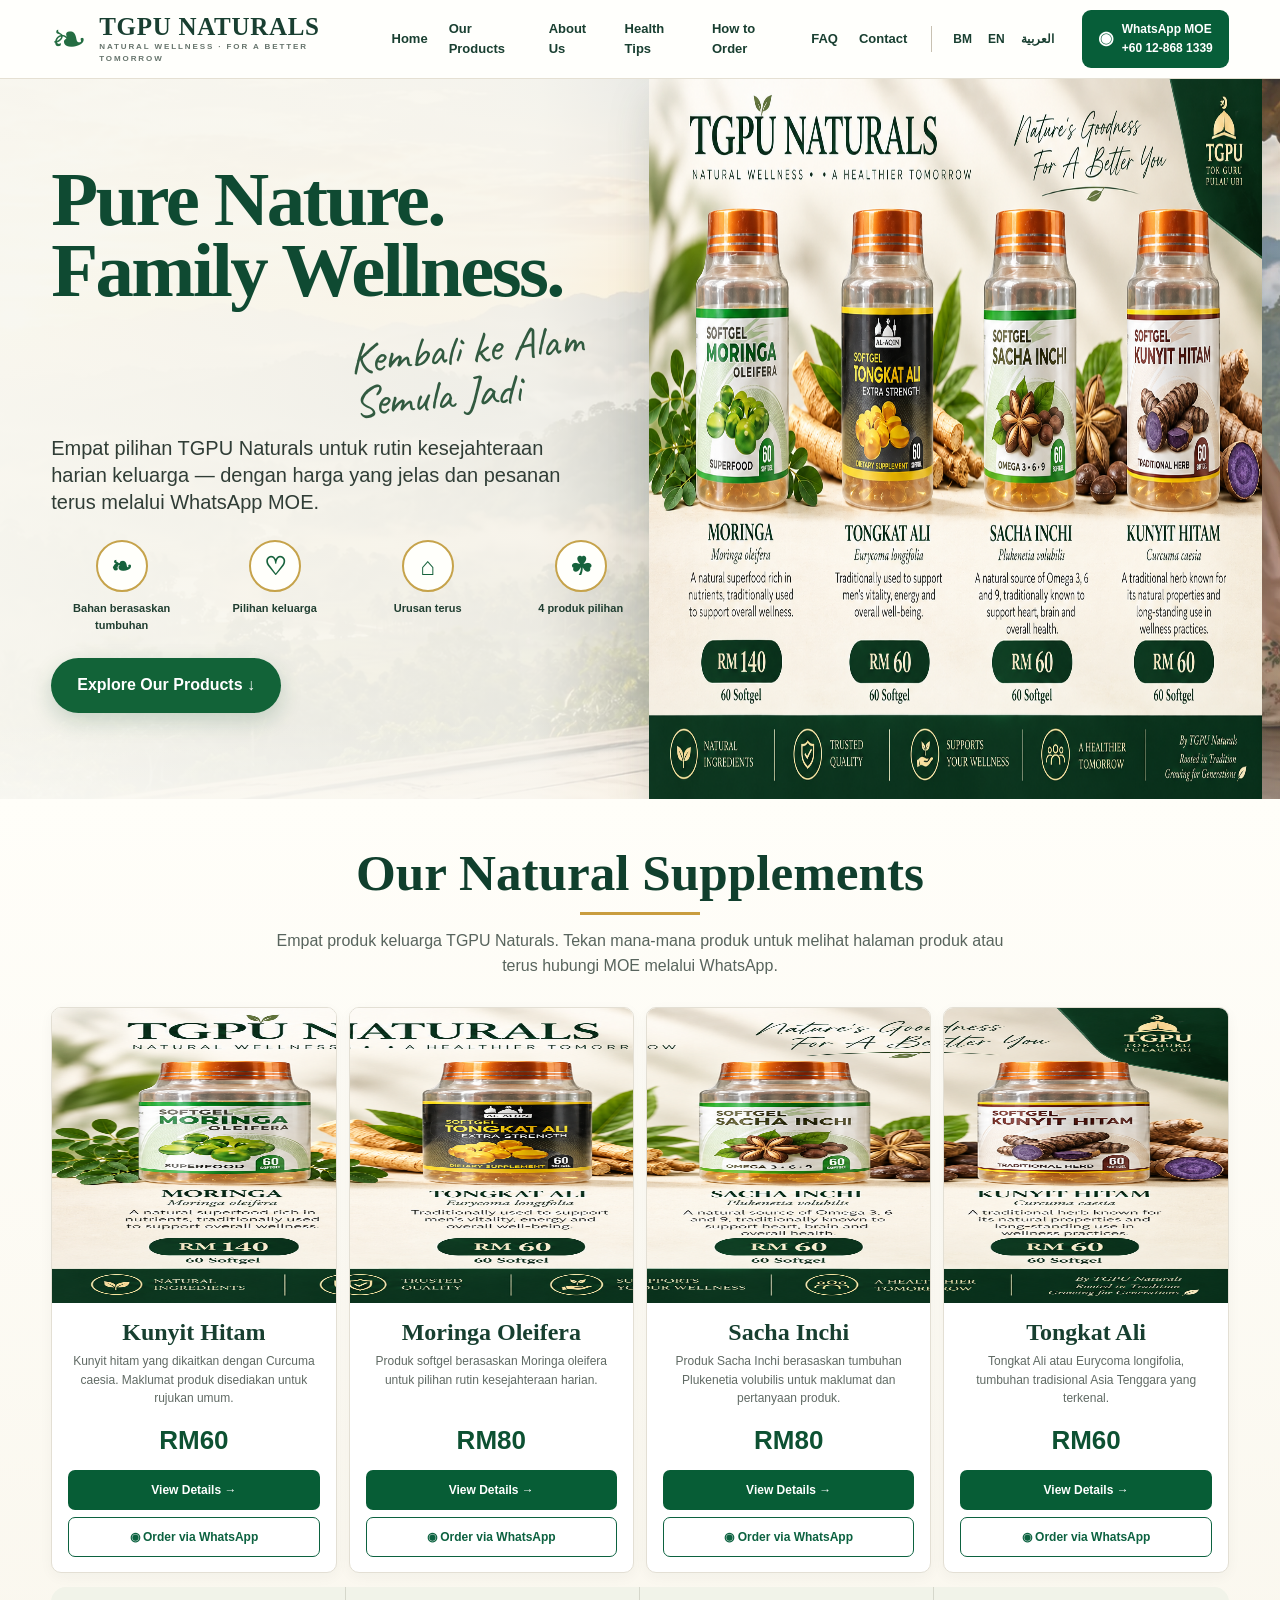
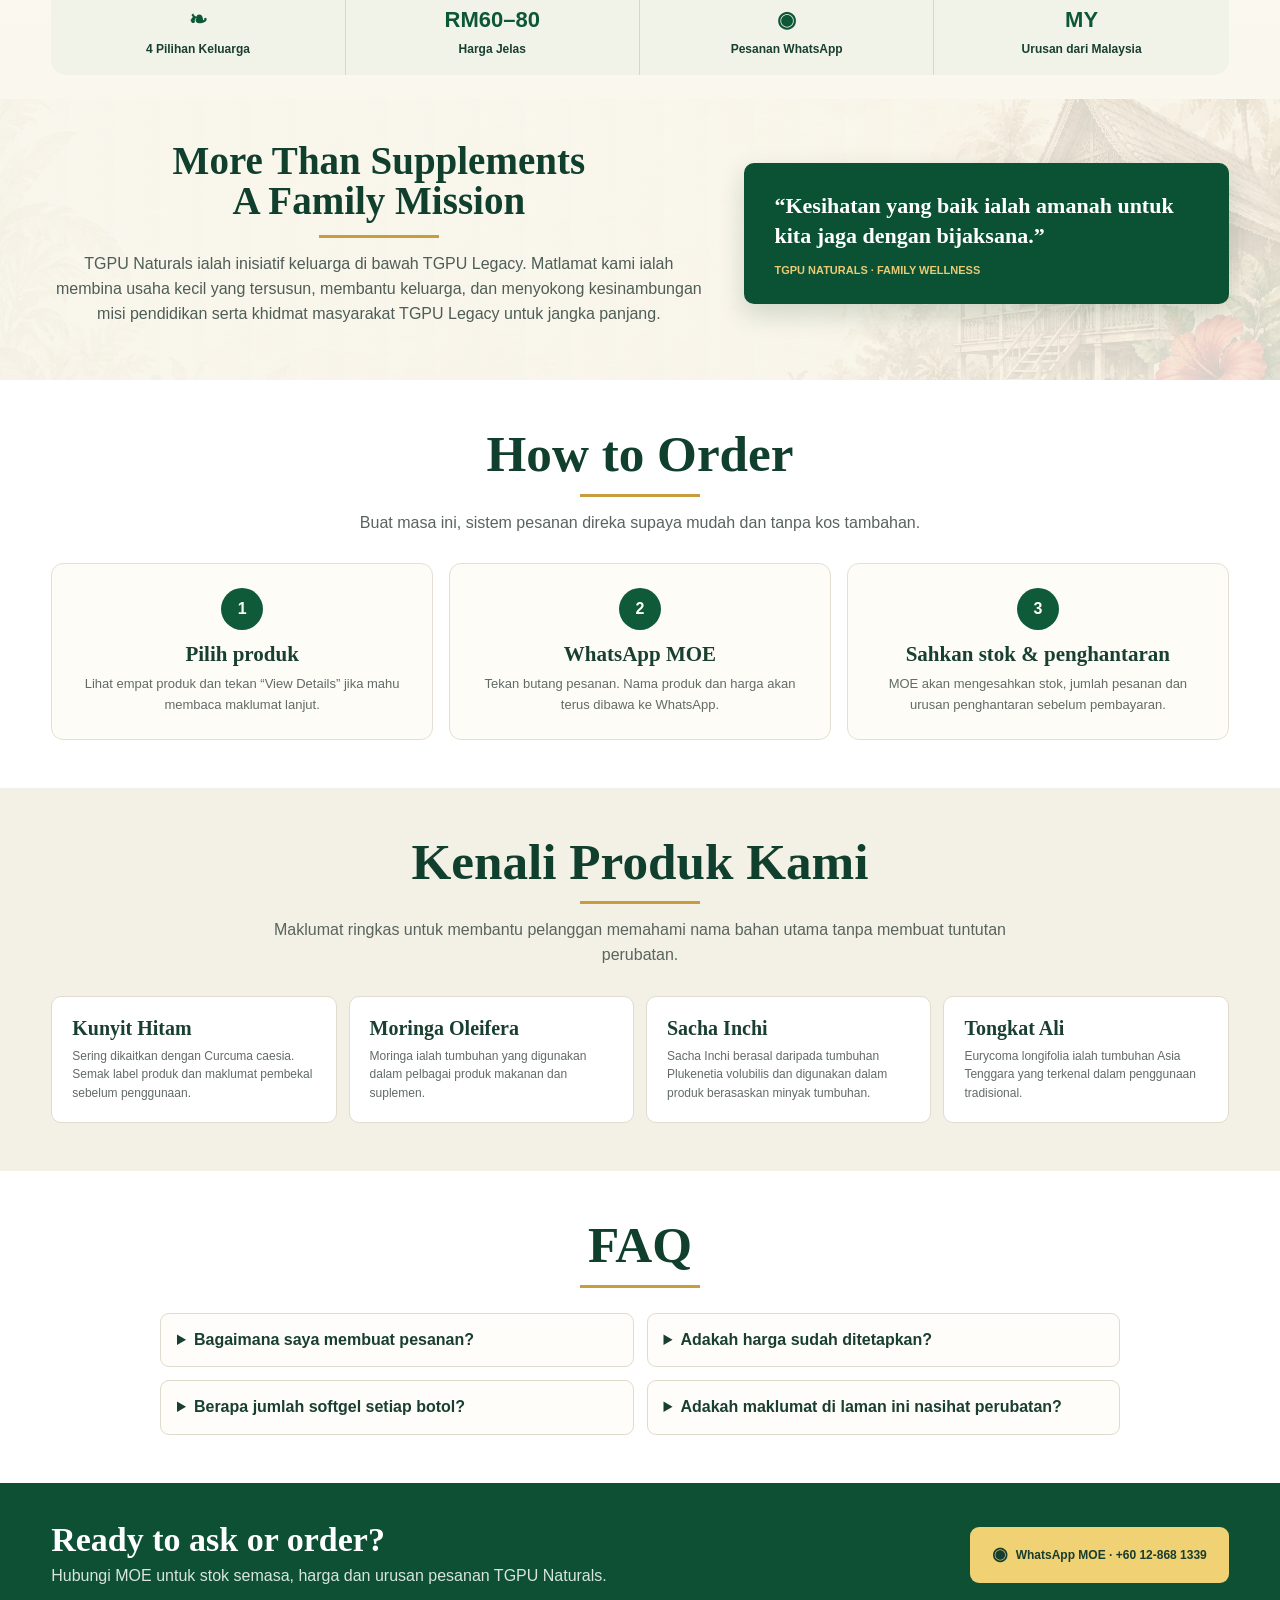
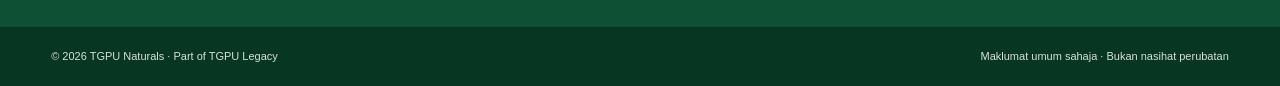
==== commit e28b5293: "Refine TGPU Naturals landing page to approved storefront design" ====
--- a/wellness/index.html
+++ b/wellness/index.html
@@ -1,41 +1,47 @@
 <!doctype html>
 <html lang="ms" dir="ltr">
 <head>
-<meta charset="utf-8"><meta name="viewport" content="width=device-width,initial-scale=1">
-<title>TGPU Naturals Malaysia | Kunyit Hitam, Moringa, Sacha Inchi & Tongkat Ali</title>
-<meta name="description" content="TGPU Naturals Malaysia — Kunyit Hitam RM60, Moringa RM80, Sacha Inchi RM80 dan Tongkat Ali RM60. Lihat produk dan pesan terus melalui WhatsApp MOE.">
-<meta name="robots" content="index,follow,max-image-preview:large,max-snippet:-1"><meta name="theme-color" content="#0d4d35">
-<link rel="canonical" href="https://tgpu.my/wellness/"><link rel="alternate" hreflang="ms-MY" href="https://tgpu.my/wellness/?lang=ms"><link rel="alternate" hreflang="en" href="https://tgpu.my/wellness/?lang=en"><link rel="alternate" hreflang="ar" href="https://tgpu.my/wellness/?lang=ar"><link rel="alternate" hreflang="x-default" href="https://tgpu.my/wellness/">
-<meta property="og:type" content="website"><meta property="og:url" content="https://tgpu.my/wellness/"><meta property="og:title" content="TGPU Naturals Malaysia | Natural Wellness, Family Legacy"><meta property="og:description" content="Four family products with clear prices and direct WhatsApp ordering through MOE."><meta property="og:image" content="https://tgpu.my/wellness/assets/tgpu-naturals-approved-collection.png"><meta name="twitter:card" content="summary_large_image">
+<meta charset="utf-8">
+<meta name="viewport" content="width=device-width,initial-scale=1">
+<title>TGPU Naturals Malaysia | Moringa, Sacha Inchi, Kunyit Hitam & Tongkat Ali</title>
+<meta name="description" content="TGPU Naturals Malaysia: Kunyit Hitam RM60, Moringa Oleifera RM80, Sacha Inchi RM80 dan Tongkat Ali RM60. Lihat produk dan buat pesanan melalui WhatsApp MOE.">
+<meta name="robots" content="index,follow,max-image-preview:large,max-snippet:-1,max-video-preview:-1">
+<meta name="theme-color" content="#0f4a32">
+<link rel="canonical" href="https://mamduhsaffin.github.io/tgpu-legacy/wellness/">
+<link rel="icon" href="../assets/favicon-512.png">
+<meta property="og:type" content="website">
+<meta property="og:title" content="TGPU Naturals Malaysia | 4 Produk Keluarga">
+<meta property="og:description" content="Kunyit Hitam RM60, Moringa RM80, Sacha Inchi RM80 dan Tongkat Ali RM60. Pesan terus melalui WhatsApp MOE.">
+<meta property="og:url" content="https://mamduhsaffin.github.io/tgpu-legacy/wellness/">
+<meta property="og:image" content="https://mamduhsaffin.github.io/tgpu-legacy/wellness/assets/tgpu-naturals-approved-collection.png">
+<meta property="og:locale" content="ms_MY">
+<meta name="twitter:card" content="summary_large_image">
+<meta name="twitter:image" content="https://mamduhsaffin.github.io/tgpu-legacy/wellness/assets/tgpu-naturals-approved-collection.png">
 <style>
-:root{--g:#0e4b34;--g2:#073223;--cream:#fbf8ef;--gold:#caa54b;--ink:#173a2f;--muted:#667069;--line:#e5dece}*{box-sizing:border-box}html{scroll-behavior:smooth}body{margin:0;background:var(--cream);color:var(--ink);font-family:Arial,sans-serif}a{text-decoration:none;color:inherit}.shell{width:min(1180px,92%);margin:auto}h1,h2,h3,.brand strong{font-family:Georgia,serif}
-header{position:sticky;top:0;z-index:30;background:#fffdf9f5;border-bottom:1px solid var(--line);backdrop-filter:blur(9px)}.nav{height:78px;display:flex;align-items:center;gap:18px}.brand{display:flex;gap:10px;align-items:center}.mark{font-size:38px;color:var(--g)}.brand strong{display:block;font-size:25px}.brand small{display:block;font-size:7px;font-weight:800;letter-spacing:1.6px;color:#6b776f}.navlinks{margin-left:auto;display:flex;gap:17px;font-size:12px}.langs{display:flex;gap:2px}.langs button{border:0;background:transparent;padding:7px;font-size:10px;font-weight:800;cursor:pointer}.langs .active{background:#edf3ef;border-radius:7px;color:var(--g)}.watop{background:var(--g);color:white;border-radius:11px;padding:10px 13px;font-size:11px;font-weight:800}
-.hero{background:linear-gradient(90deg,#fbf8effa 0%,#fbf8efdb 43%,#fbf8ef45 73%),url('assets/family-hero.webp') center/cover}.heroGrid{min-height:500px;display:grid;grid-template-columns:46% 54%;align-items:center;gap:22px}.hero h1{font-size:clamp(50px,5.6vw,76px);line-height:.94;letter-spacing:-2px;margin:9px 0 13px}.hero p{font-size:17px;line-height:1.5;color:#40564d;margin:0}.hand{font-family:cursive;font-size:27px;transform:rotate(-5deg);margin:0 0 6px 55%;line-height:1.05}.points{display:grid;grid-template-columns:repeat(4,1fr);gap:10px;margin:24px 0 0}.point{text-align:center;font-size:10px;font-weight:800}.point b{display:grid;place-items:center;width:43px;height:43px;margin:0 auto 6px;border:1px solid #aa8733;border-radius:50%;font-size:20px}.cta{display:inline-block;margin-top:18px;background:var(--g);color:#fff;padding:12px 22px;border-radius:999px;font-size:12px;font-weight:900}.heroVisual{align-self:end;padding-bottom:18px}.heroVisual img{width:100%;max-height:390px;object-fit:contain;display:block;filter:drop-shadow(0 13px 15px #173a2f28)}
-.shop{background:white;padding:38px 0 22px}.head{text-align:center;margin-bottom:20px}.head h2{font-size:48px;margin:0}.head h2:after{content:"";display:block;width:90px;height:3px;background:var(--gold);margin:8px auto}.head p{font-size:13px;color:#686d69;margin:0}.grid{display:grid;grid-template-columns:repeat(4,1fr);gap:10px}.card{border:1px solid #e2ded6;border-radius:9px;overflow:hidden;background:#fff;display:flex;flex-direction:column}.pic{height:270px;background-image:url('assets/tgpu-naturals-showcase.webp?v=20260912c');background-repeat:no-repeat;background-size:400% 100%;background-color:#f7f3e9}.pic.k{background-position:100%}.pic.m{background-position:0%}.pic.s{background-position:66.667%}.pic.t{background-position:33.333%}.body{padding:12px 13px 14px;text-align:center;display:flex;flex-direction:column;flex:1}.body h3{font-size:22px;margin:0 0 6px}.body p{font-size:12px;line-height:1.35;color:#606762;margin:0 0 8px;min-height:49px}.price{font-size:22px;font-weight:900;color:var(--g);margin:auto 0 8px}.btn{display:flex;justify-content:center;align-items:center;min-height:36px;border-radius:5px;font-size:11px;font-weight:900}.details{background:var(--g);color:#fff;margin-bottom:6px}.order{border:1px solid var(--g);color:var(--g)}
-.trust{margin-top:14px;background:#f0f4e8;border-radius:14px;padding:15px;display:grid;grid-template-columns:repeat(4,1fr);gap:10px}.trust div{display:flex;align-items:center;justify-content:center;gap:9px;font-size:10px;font-weight:900}.trust b{display:grid;place-items:center;width:36px;height:36px;border:2px solid var(--g);border-radius:50%;font-size:17px}
-.mission{margin-top:22px;padding:29px 0;background:linear-gradient(90deg,#fbf8eff7,#fbf8efd9 58%,#fbf8ef46),url('assets/heritage-story.webp') center/cover}.missionGrid{display:grid;grid-template-columns:1.25fr .75fr;gap:35px;align-items:center}.mission h2{text-align:center;font-size:34px;line-height:1;margin:0 0 10px}.mission p{text-align:center;font-size:12px;line-height:1.55;max-width:650px;margin:auto}.quote{background:var(--g);color:#fff;border-radius:9px;padding:22px;font-size:13px;line-height:1.5}.quote:before{content:"“";font:50px Georgia;color:#e1b43e;float:left;margin:-13px 8px -17px 0}
-.info{padding:44px 0}.infoGrid{display:grid;grid-template-columns:1fr 1fr;gap:22px}.box{background:#fff;border:1px solid var(--line);border-radius:15px;padding:22px}.box h2{font-size:28px;margin:0 0 12px}.step{display:grid;grid-template-columns:32px 1fr;gap:10px;margin:10px 0}.step b{width:30px;height:30px;border-radius:50%;display:grid;place-items:center;background:var(--g);color:#fff}.step p,.faq p{font-size:12px;line-height:1.5;color:#606762;margin:0}.faq details{border-bottom:1px solid var(--line);padding:9px 0}.faq summary{font-size:12px;font-weight:900;cursor:pointer}.faq p{margin-top:7px}
-.contact{background:var(--g2);color:#fff;padding:32px 0}.contactRow{display:flex;align-items:center;justify-content:space-between;gap:20px}.contact h2{font-size:30px;margin:0 0 4px}.contact p{font-size:12px;color:#d5e2db;margin:0}.wa{background:#25a244;color:white;padding:13px 18px;border-radius:12px;font-size:12px;font-weight:900}.foot{background:#05271b;color:#c0d0c8;padding:12px 0;font-size:9px}.footRow{display:flex;justify-content:space-between;gap:18px}.float{display:none;position:fixed;right:16px;bottom:16px;background:#25a244;color:#fff;padding:12px 15px;border-radius:999px;font-size:11px;font-weight:900;box-shadow:0 8px 22px #0004}
-[dir=rtl] .navlinks{margin-left:0;margin-right:auto}[dir=rtl] .hand{margin-left:0;margin-right:55%;transform:rotate(5deg)}@media(max-width:980px){.navlinks{display:none}.langs{margin-left:auto}.heroGrid{grid-template-columns:1fr}.heroVisual{width:min(700px,100%);justify-self:center}.grid{grid-template-columns:repeat(2,1fr)}.trust{grid-template-columns:repeat(2,1fr)}.missionGrid,.infoGrid{grid-template-columns:1fr}.float{display:block}}@media(max-width:590px){.shell{width:92%}.brand strong{font-size:19px}.brand small{font-size:6px}.watop{display:none}.heroGrid{min-height:auto}.hero h1{font-size:48px}.hand{margin-left:36%;font-size:22px}.hero p{font-size:15px}.points{grid-template-columns:repeat(2,1fr)}.grid{grid-template-columns:1fr}.pic{height:315px}.trust{grid-template-columns:1fr}.head h2{font-size:38px}.contactRow,.footRow{flex-direction:column;align-items:flex-start}}
+@font-face{font-family:CaveatLocal;src:url('assets/caveat.ttf')}*{box-sizing:border-box}html{scroll-behavior:smooth}body{margin:0;color:#193f31;background:#fbfaf5;font-family:Arial,Helvetica,sans-serif;line-height:1.55}a{text-decoration:none;color:inherit}.wrap{width:min(1240px,92%);margin:auto}.serif{font-family:Georgia,'Times New Roman',serif}.top{position:sticky;top:0;z-index:50;background:rgba(255,255,252,.98);border-bottom:1px solid #e5e0d3;backdrop-filter:blur(12px)}.nav{min-height:78px;display:flex;align-items:center;gap:24px}.logo{display:flex;align-items:center;gap:12px;min-width:240px}.leafmark{font-size:43px;line-height:1;color:#246d42}.logo strong{display:block;font:700 25px Georgia,serif;letter-spacing:.7px}.logo small{display:block;font-size:8px;letter-spacing:1.9px;color:#66746c;font-weight:700}.navlinks{margin-left:auto;display:flex;align-items:center;gap:21px;font-size:13px;font-weight:700}.navlinks a:hover{color:#b48c32}.lang{display:flex;gap:8px;padding-left:17px;border-left:1px solid #c8c1b2;font-size:12px;font-weight:800}.lang a{padding:4px}.wa{display:inline-flex;align-items:center;gap:8px;background:#075e39;color:#fff;padding:10px 16px;border-radius:9px;font-size:12px;font-weight:800;white-space:nowrap}.wa span{font-size:18px}.hero{position:relative;overflow:hidden;background:linear-gradient(90deg,rgba(248,247,240,.98) 0%,rgba(248,247,240,.91) 42%,rgba(248,247,240,.2) 73%),url('assets/family-hero.webp') center/cover}.hero::after{content:"";position:absolute;inset:auto 0 0;height:80px;background:linear-gradient(transparent,rgba(255,255,255,.28));pointer-events:none}.hero-grid{min-height:500px;display:grid;grid-template-columns:1.05fr .95fr;align-items:center;gap:26px}.hero-copy{padding:55px 0;position:relative;z-index:2}.hero h1{font:700 clamp(54px,6vw,84px)/.92 Georgia,serif;margin:0 0 18px;letter-spacing:-2.6px;color:#0f4a32}.hero p{font-size:20px;line-height:1.35;max-width:520px;color:#303d36;margin:0 0 24px}.script{font:44px/1 CaveatLocal,cursive;color:#315a40;transform:rotate(-5deg);display:inline-block;margin:3px 0 20px 300px}.hero-badges{display:grid;grid-template-columns:repeat(4,1fr);gap:12px;max-width:600px;margin:24px 0}.hero-badge{text-align:center;font-size:11px;font-weight:700;color:#203e31}.hero-badge i{display:grid;place-items:center;width:52px;height:52px;margin:0 auto 8px;border:2px solid #c6a34b;border-radius:50%;font-style:normal;font-size:25px;color:#16623c;background:#fffffb}.hero-btn{display:inline-flex;align-items:center;gap:8px;padding:15px 26px;border-radius:999px;background:#126338;color:#fff;font-weight:800;box-shadow:0 8px 22px rgba(14,81,47,.2)}.hero-products{align-self:end;position:relative;z-index:2}.hero-products img{display:block;width:112%;max-width:none;margin-left:-6%;filter:drop-shadow(0 20px 20px rgba(31,53,40,.15))}.products{padding:48px 0 24px;background:linear-gradient(#fffef9,#faf7ee)}.section-title{text-align:center}.section-title h2{font:700 clamp(38px,4vw,54px)/1 Georgia,serif;margin:0;color:#103f2d}.goldline{width:120px;height:3px;background:#c99d3f;margin:14px auto}.section-title p{margin:0 auto 28px;color:#58645d;max-width:760px}.grid{display:grid;grid-template-columns:repeat(4,1fr);gap:12px}.card{background:#fff;border:1px solid #e3dfd4;border-radius:10px;overflow:hidden;display:flex;flex-direction:column;min-width:0;box-shadow:0 4px 14px rgba(31,61,47,.04);transition:.2s}.card:hover{transform:translateY(-5px);box-shadow:0 16px 30px rgba(31,61,47,.12)}.visual{height:295px;position:relative;overflow:hidden;background:#f9f8f2}.bottle{position:absolute;inset:0;background-image:url('assets/tgpu-naturals-approved-collection.png');background-repeat:no-repeat;background-size:400% 100%;filter:drop-shadow(0 10px 9px rgba(43,53,46,.16))}.b-kunyit{background-position:0% center}.b-moringa{background-position:33.33% center}.b-sacha{background-position:66.66% center}.b-tongkat{background-position:100% center}.cardbody{padding:17px 16px 15px;display:flex;flex-direction:column;flex:1}.cardbody h3{font:700 24px/1.05 Georgia,serif;margin:0 0 7px;text-align:center;color:#173f30}.cardbody p{font-size:12px;color:#606a64;text-align:center;margin:0 0 12px;min-height:38px}.price{text-align:center;font-weight:900;font-size:26px;color:#0d5132;margin:auto 0 10px}.btnrow{display:grid;gap:7px}.details,.order{display:flex;align-items:center;justify-content:center;min-height:40px;border-radius:7px;font-size:12px;font-weight:800}.details{background:#075d36;color:white}.order{border:1px solid #0c6240;color:#0c6240;background:#fff}.proof{margin:14px auto 0;background:#f1f3e9;border-radius:15px;display:grid;grid-template-columns:repeat(4,1fr);overflow:hidden}.proof div{padding:16px 12px;text-align:center;font-size:12px;font-weight:800;border-right:1px solid #d5d7cb}.proof div:last-child{border:0}.proof b{display:block;font-size:22px;color:#0e5736;margin-bottom:3px}.mission{padding:42px 0 54px;background:linear-gradient(90deg,rgba(249,247,238,.93),rgba(249,247,238,.82)),url('assets/heritage-story.webp') center/cover}.mission-grid{display:grid;grid-template-columns:1.15fr .85fr;gap:38px;align-items:center}.mission h2{font:700 39px/1.03 Georgia,serif;margin:0 0 14px;text-align:center}.mission p{max-width:700px;margin:auto;text-align:center;color:#4e5d55}.quote{background:#0b5235;color:#fff;border-radius:10px;padding:28px 30px;font:700 22px/1.35 Georgia,serif;box-shadow:0 10px 26px rgba(17,68,44,.18)}.quote small{display:block;margin-top:14px;color:#e9ca75;font:700 11px Arial,sans-serif}.how{padding:48px 0;background:#fff}.steps{display:grid;grid-template-columns:repeat(3,1fr);gap:16px;margin-top:28px}.step{border:1px solid #e5dfd3;border-radius:12px;padding:24px;text-align:center;background:#fdfcf7}.step b{display:grid;place-items:center;margin:0 auto 12px;width:42px;height:42px;border-radius:50%;background:#0f5a38;color:#fff}.step h3{font:700 21px Georgia,serif;margin:0 0 7px}.step p{font-size:13px;color:#626b66;margin:0}.tips{padding:48px 0;background:#f3f0e6}.tips-grid{display:grid;grid-template-columns:repeat(4,1fr);gap:12px}.tip{background:#fff;border:1px solid #e2dbce;padding:20px;border-radius:10px}.tip h3{font:700 20px Georgia,serif;margin:0 0 7px}.tip p{font-size:12px;color:#626b66;margin:0}.faq{padding:48px 0;background:#fff}.faq-grid{display:grid;grid-template-columns:1fr 1fr;gap:13px;max-width:960px;margin:25px auto 0}.faq details{border:1px solid #e0dbcf;border-radius:9px;padding:14px 16px;background:#fffdf9}.faq summary{cursor:pointer;font-weight:800}.faq details p{font-size:13px;color:#606963;margin:10px 0 0}.cta{background:#0d5034;color:#fff;padding:38px 0}.cta-row{display:flex;align-items:center;justify-content:space-between;gap:25px}.cta h2{font:700 34px Georgia,serif;margin:0 0 5px}.cta p{margin:0;color:#d8e4de}.cta .wa{background:#f0d174;color:#173e2e;padding:14px 22px}.footer{background:#073623;color:#d7e0da;padding:21px 0;font-size:11px}.footer-row{display:flex;justify-content:space-between;gap:20px}.mobile-wa{display:none;position:fixed;right:17px;bottom:17px;z-index:80;background:#147a49;color:#fff;padding:13px 17px;border-radius:999px;font-weight:800;font-size:12px;box-shadow:0 9px 24px rgba(0,0,0,.22)}
+@media(max-width:1000px){.navlinks{display:none}.logo{min-width:0}.hero-grid{grid-template-columns:1fr}.hero-copy{padding-bottom:5px}.hero-products{max-width:700px;margin:auto}.hero-products img{width:100%;margin:0}.script{margin-left:120px}.grid{grid-template-columns:repeat(2,1fr)}.mission-grid{grid-template-columns:1fr}.tips-grid{grid-template-columns:repeat(2,1fr)}.mobile-wa{display:block}}
+@media(max-width:620px){.wrap{width:91%}.nav{min-height:68px;gap:10px}.logo strong{font-size:19px}.logo small{font-size:6px;letter-spacing:1px}.wa{display:none}.lang{margin-left:auto;border:0;padding:0}.hero{background:linear-gradient(rgba(249,247,239,.93),rgba(249,247,239,.72)),url('assets/family-hero.webp') center/cover}.hero-grid{min-height:auto}.hero h1{font-size:52px}.hero p{font-size:16px}.script{font-size:34px;margin-left:40px}.hero-badges{grid-template-columns:repeat(2,1fr)}.hero-products img{width:118%;margin-left:-9%}.grid{grid-template-columns:1fr 1fr;gap:8px}.visual{height:190px}.cardbody{padding:12px 10px}.cardbody h3{font-size:18px}.cardbody p{font-size:11px;min-height:50px}.price{font-size:22px}.proof{grid-template-columns:1fr 1fr}.proof div:nth-child(2){border-right:0}.steps,.tips-grid,.faq-grid{grid-template-columns:1fr}.cta-row,.footer-row{flex-direction:column;align-items:flex-start}.mission h2{font-size:32px}}
 </style>
-<script type="application/ld+json">{"@context":"https://schema.org","@type":"Organization","name":"TGPU Naturals","url":"https://tgpu.my/wellness/","parentOrganization":{"@type":"Organization","name":"TGPU Legacy","url":"https://tgpu.my/"},"contactPoint":{"@type":"ContactPoint","telephone":"+60-12-868-1339","contactType":"sales","availableLanguage":["Malay","English","Arabic"]}}</script>
-<script type="application/ld+json">{"@context":"https://schema.org","@type":"ItemList","name":"TGPU Naturals Products","numberOfItems":4,"itemListElement":[{"@type":"ListItem","position":1,"url":"https://tgpu.my/wellness/kunyit-hitam/","item":{"@type":"Product","name":"Kunyit Hitam Softgel","offers":{"@type":"Offer","priceCurrency":"MYR","price":"60","availability":"https://schema.org/InStock"}}},{"@type":"ListItem","position":2,"url":"https://tgpu.my/wellness/moringa/","item":{"@type":"Product","name":"Moringa Oleifera Softgel","offers":{"@type":"Offer","priceCurrency":"MYR","price":"80","availability":"https://schema.org/InStock"}}},{"@type":"ListItem","position":3,"url":"https://tgpu.my/wellness/sacha-inchi/","item":{"@type":"Product","name":"Sacha Inchi Oil Softgel","offers":{"@type":"Offer","priceCurrency":"MYR","price":"80","availability":"https://schema.org/InStock"}}},{"@type":"ListItem","position":4,"url":"https://tgpu.my/wellness/tongkat-ali/","item":{"@type":"Product","name":"Tongkat Ali Softgel","offers":{"@type":"Offer","priceCurrency":"MYR","price":"60","availability":"https://schema.org/InStock"}}}]}</script>
+<script type="application/ld+json">{"@context":"https://schema.org","@type":"Organization","name":"TGPU Naturals","url":"https://mamduhsaffin.github.io/tgpu-legacy/wellness/","parentOrganization":{"@type":"Organization","name":"TGPU Legacy"},"contactPoint":{"@type":"ContactPoint","telephone":"+60-12-868-1339","contactType":"sales and product enquiries","availableLanguage":["Malay","English","Arabic"]}}</script>
+<script type="application/ld+json">{"@context":"https://schema.org","@type":"ItemList","name":"TGPU Naturals Malaysia Supplements","numberOfItems":4,"itemListElement":[{"@type":"ListItem","position":1,"url":"https://mamduhsaffin.github.io/tgpu-legacy/wellness/kunyit-hitam/","item":{"@type":"Product","name":"Kunyit Hitam Softgel","offers":{"@type":"Offer","priceCurrency":"MYR","price":"60"}}},{"@type":"ListItem","position":2,"url":"https://mamduhsaffin.github.io/tgpu-legacy/wellness/moringa/","item":{"@type":"Product","name":"Moringa Oleifera Softgel","offers":{"@type":"Offer","priceCurrency":"MYR","price":"80"}}},{"@type":"ListItem","position":3,"url":"https://mamduhsaffin.github.io/tgpu-legacy/wellness/sacha-inchi/","item":{"@type":"Product","name":"Sacha Inchi Oil Softgel","offers":{"@type":"Offer","priceCurrency":"MYR","price":"80"}}},{"@type":"ListItem","position":4,"url":"https://mamduhsaffin.github.io/tgpu-legacy/wellness/tongkat-ali/","item":{"@type":"Product","name":"Tongkat Ali Softgel","offers":{"@type":"Offer","priceCurrency":"MYR","price":"60"}}}]}</script>
 </head>
 <body>
-<header><div class="shell nav"><a class="brand" href="./"><span class="mark">❧</span><span><strong>TGPU NATURALS</strong><small>NATURAL WELLNESS · FOR A BETTER TOMORROW</small></span></a><nav class="navlinks"><a href="#home" data-t="home">Home</a><a href="#products" data-t="products">Our Products</a><a href="#about" data-t="about">About Us</a><a href="#order" data-t="how">How to Order</a><a href="#faq">FAQ</a><a href="#contact" data-t="contact">Contact</a></nav><div class="langs"><button data-lang="ms">BM</button><button data-lang="en">EN</button><button data-lang="ar">العربية</button></div><a class="watop" href="https://wa.me/60128681339" target="_blank" rel="noopener">◉ WhatsApp MOE<br>+60 12-868 1339</a></div></header>
+<header class="top"><div class="wrap nav"><a class="logo" href="./"><span class="leafmark">❧</span><span><strong>TGPU NATURALS</strong><small>NATURAL WELLNESS · FOR A BETTER TOMORROW</small></span></a><nav class="navlinks"><a href="#home">Home</a><a href="#products">Our Products</a><a href="#about">About Us</a><a href="#tips">Health Tips</a><a href="#how">How to Order</a><a href="#faq">FAQ</a><a href="#contact">Contact</a></nav><div class="lang"><a href="?lang=ms">BM</a><a href="?lang=en">EN</a><a href="?lang=ar">العربية</a></div><a class="wa" href="https://wa.me/60128681339?text=Assalamualaikum%20MOE%2C%20saya%20ingin%20bertanya%20tentang%20TGPU%20Naturals." target="_blank" rel="noopener"><span>◉</span> WhatsApp MOE<br>+60 12-868 1339</a></div></header>
 <main>
-<section class="hero" id="home"><div class="shell heroGrid"><div><h1 data-t="hero">Pure Nature<br>Real Benefits</h1><div class="hand" data-t="hand">Kembali ke Alam<br>Semula jadi</div><p data-t="heroText">Four family-selected natural wellness products with clear prices and direct ordering through MOE.</p><div class="points"><div class="point"><b>❧</b><span data-t="p1">Natural ingredients</span></div><div class="point"><b>♡</b><span data-t="p2">Family focused</span></div><div class="point"><b>◎</b><span data-t="p3">Clear information</span></div><div class="point"><b>↗</b><span data-t="p4">Direct support</span></div></div><a class="cta" href="#products" data-t="explore">Explore Our Products ↓</a></div><div class="heroVisual"><img src="assets/tgpu-naturals-showcase.webp?v=20260912c" alt="TGPU Naturals four product collection"></div></div></section>
-<section class="shop" id="products"><div class="shell"><div class="head"><h2 data-t="prodTitle">Our Natural Supplements</h2><p data-t="prodSub">Four family products with clear pricing and direct WhatsApp ordering.</p></div><div class="grid">
-<article class="card"><a href="kunyit-hitam/"><div class="pic k"></div></a><div class="body"><h3>Kunyit Hitam</h3><p data-t="kd">A traditional Curcuma ingredient in the TGPU Naturals family range.</p><div class="price">RM60</div><a class="btn details" href="kunyit-hitam/" data-t="view">View Details →</a><a class="btn order" target="_blank" rel="noopener" href="https://wa.me/60128681339?text=Assalamualaikum%20MOE%2C%20saya%20berminat%20dengan%20Kunyit%20Hitam%20RM60." data-t="orderWa">◉ Order via WhatsApp</a></div></article>
-<article class="card"><a href="moringa/"><div class="pic m"></div></a><div class="body"><h3>Moringa Oleifera</h3><p data-t="md">Moringa oleifera softgel from the TGPU Naturals family range.</p><div class="price">RM80</div><a class="btn details" href="moringa/" data-t="view">View Details →</a><a class="btn order" target="_blank" rel="noopener" href="https://wa.me/60128681339?text=Assalamualaikum%20MOE%2C%20saya%20berminat%20dengan%20Moringa%20RM80." data-t="orderWa">◉ Order via WhatsApp</a></div></article>
-<article class="card"><a href="sacha-inchi/"><div class="pic s"></div></a><div class="body"><h3>Sacha Inchi</h3><p data-t="sd">A softgel product based on Sacha Inchi from tropical South America.</p><div class="price">RM80</div><a class="btn details" href="sacha-inchi/" data-t="view">View Details →</a><a class="btn order" target="_blank" rel="noopener" href="https://wa.me/60128681339?text=Assalamualaikum%20MOE%2C%20saya%20berminat%20dengan%20Sacha%20Inchi%20RM80." data-t="orderWa">◉ Order via WhatsApp</a></div></article>
-<article class="card"><a href="tongkat-ali/"><div class="pic t"></div></a><div class="body"><h3>Tongkat Ali</h3><p data-t="td">A traditional Southeast Asian botanical in the TGPU Naturals family range.</p><div class="price">RM60</div><a class="btn details" href="tongkat-ali/" data-t="view">View Details →</a><a class="btn order" target="_blank" rel="noopener" href="https://wa.me/60128681339?text=Assalamualaikum%20MOE%2C%20saya%20berminat%20dengan%20Tongkat%20Ali%20RM60." data-t="orderWa">◉ Order via WhatsApp</a></div></article>
-</div><div class="trust"><div><b>❧</b><span data-t="tr1">Family-selected products</span></div><div><b>✓</b><span data-t="tr2">Clear prices</span></div><div><b>☏</b><span data-t="tr3">Direct WhatsApp support</span></div><div><b>⌂</b><span data-t="tr4">TGPU family business</span></div></div></div></section>
-<section class="mission" id="about"><div class="shell missionGrid"><div><h2 data-t="mission">More Than Supplements<br>A Family Mission</h2><p data-t="missionText">TGPU Naturals is a family initiative under TGPU Legacy, built step by step to support the family and contribute to a wider legacy of education and community benefit.</p></div><div class="quote" data-t="quote">Kesihatan yang baik adalah amanah untuk kita berbakti lebih jauh.</div></div></section>
-<section class="info"><div class="shell infoGrid"><div class="box" id="order"><h2 data-t="howTitle">How to Order</h2><div class="step"><b>1</b><p data-t="st1">Choose a product and open its details.</p></div><div class="step"><b>2</b><p data-t="st2">Tap Order via WhatsApp to contact MOE.</p></div><div class="step"><b>3</b><p data-t="st3">MOE confirms stock, pack quantity, delivery and final order details.</p></div></div><div class="box faq" id="faq"><h2>FAQ</h2><details><summary data-t="q1">Are the prices confirmed?</summary><p data-t="a1">Yes. Kunyit Hitam RM60, Moringa RM80, Sacha Inchi RM80 and Tongkat Ali RM60.</p></details><details><summary data-t="q2">How many softgels are in each bottle?</summary><p data-t="a2">Packaging and quantity may vary by batch. Confirm the current pack with MOE before ordering.</p></details><details><summary data-t="q3">Can I pay directly on the website?</summary><p data-t="a3">Not yet. Orders are currently confirmed directly through WhatsApp.</p></details><details><summary data-t="q4">Is this medical advice?</summary><p data-t="a4">No. Product information is general and does not replace professional healthcare advice.</p></details></div></div></section>
-<section class="contact" id="contact"><div class="shell contactRow"><div><h2 data-t="contactTitle">Ready to ask or order?</h2><p data-t="contactText">Chat with MOE for current stock, pack details and delivery.</p></div><a class="wa" target="_blank" rel="noopener" href="https://wa.me/60128681339?text=Assalamualaikum%20MOE%2C%20saya%20ingin%20bertanya%20tentang%20TGPU%20Naturals.">◉ WhatsApp MOE · +60 12-868 1339</a></div></section>
-</main><footer class="foot"><div class="shell footRow"><span>© 2026 TGPU Naturals · Tok Guru Pulau Ubi Legacy</span><span data-t="legal">Product visuals are standardized for presentation. Packaging and softgel quantity may vary by batch; confirm current stock with MOE.</span></div></footer><a class="float" href="https://wa.me/60128681339" target="_blank" rel="noopener">◉ WhatsApp MOE</a>
-<script>
-const T={en:{home:'Home',products:'Our Products',about:'About Us',how:'How to Order',contact:'Contact',hero:'Pure Nature<br>Real Benefits',hand:'Kembali ke Alam<br>Semula jadi',heroText:'Four family-selected natural wellness products with clear prices and direct ordering through MOE.',p1:'Natural ingredients',p2:'Family focused',p3:'Clear information',p4:'Direct support',explore:'Explore Our Products ↓',prodTitle:'Our Natural Supplements',prodSub:'Four family products with clear pricing and direct WhatsApp ordering.',kd:'A traditional Curcuma ingredient in the TGPU Naturals family range.',md:'Moringa oleifera softgel from the TGPU Naturals family range.',sd:'A softgel product based on Sacha Inchi from tropical South America.',td:'A traditional Southeast Asian botanical in the TGPU Naturals family range.',view:'View Details →',orderWa:'◉ Order via WhatsApp',tr1:'Family-selected products',tr2:'Clear prices',tr3:'Direct WhatsApp support',tr4:'TGPU family business',mission:'More Than Supplements<br>A Family Mission',missionText:'TGPU Naturals is a family initiative under TGPU Legacy, built step by step to support the family and contribute to a wider legacy of education and community benefit.',quote:'Kesihatan yang baik adalah amanah untuk kita berbakti lebih jauh.',howTitle:'How to Order',st1:'Choose a product and open its details.',st2:'Tap Order via WhatsApp to contact MOE.',st3:'MOE confirms stock, pack quantity, delivery and final order details.',q1:'Are the prices confirmed?',a1:'Yes. Kunyit Hitam RM60, Moringa RM80, Sacha Inchi RM80 and Tongkat Ali RM60.',q2:'How many softgels are in each bottle?',a2:'Packaging and quantity may vary by batch. Confirm the current pack with MOE before ordering.',q3:'Can I pay directly on the website?',a3:'Not yet. Orders are currently confirmed directly through WhatsApp.',q4:'Is this medical advice?',a4:'No. Product information is general and does not replace professional healthcare advice.',contactTitle:'Ready to ask or order?',contactText:'Chat with MOE for current stock, pack details and delivery.',legal:'Product visuals are standardized for presentation. Packaging and softgel quantity may vary by batch; confirm current stock with MOE.'},ms:{home:'Utama',products:'Produk Kami',about:'Tentang Kami',how:'Cara Pesan',contact:'Hubungi',hero:'Kebaikan Alam<br>Untuk Kehidupan Lebih Baik',hand:'Kembali ke Alam<br>Semula jadi',heroText:'Empat produk kesejahteraan pilihan keluarga dengan harga jelas dan pesanan terus melalui MOE.',p1:'Bahan semula jadi',p2:'Fokus keluarga',p3:'Maklumat jelas',p4:'Sokongan terus',explore:'Terokai Produk Kami ↓',prodTitle:'Produk Semula Jadi Kami',prodSub:'Empat produk keluarga dengan harga jelas dan pesanan terus melalui WhatsApp.',kd:'Ramuan Curcuma tradisional dalam rangkaian keluarga TGPU Naturals.',md:'Softgel berasaskan Moringa oleifera dalam rangkaian TGPU Naturals.',sd:'Produk softgel berasaskan Sacha Inchi dari kawasan tropika Amerika Selatan.',td:'Botani tradisional Asia Tenggara dalam rangkaian keluarga TGPU Naturals.',view:'Lihat Butiran →',orderWa:'◉ Pesan melalui WhatsApp',tr1:'Produk pilihan keluarga',tr2:'Harga jelas',tr3:'Sokongan WhatsApp terus',tr4:'Perniagaan keluarga TGPU',mission:'Lebih Daripada Suplemen<br>Sebuah Misi Keluarga',missionText:'TGPU Naturals ialah inisiatif keluarga di bawah TGPU Legacy, dibina langkah demi langkah untuk menyokong keluarga serta legasi pendidikan dan manfaat komuniti.',quote:'Kesihatan yang baik adalah amanah untuk kita berbakti lebih jauh.',howTitle:'Cara Pesan',st1:'Pilih produk dan buka butirannya.',st2:'Tekan Pesan melalui WhatsApp untuk hubungi MOE.',st3:'MOE sahkan stok, kuantiti pek, penghantaran dan butiran akhir pesanan.',q1:'Adakah harga sudah disahkan?',a1:'Ya. Kunyit Hitam RM60, Moringa RM80, Sacha Inchi RM80 dan Tongkat Ali RM60.',q2:'Berapa softgel dalam setiap botol?',a2:'Pembungkusan dan kuantiti boleh berbeza mengikut batch. Sahkan pek semasa dengan MOE.',q3:'Boleh bayar terus di laman web?',a3:'Belum. Pesanan kini disahkan terus melalui WhatsApp.',q4:'Adakah ini nasihat perubatan?',a4:'Tidak. Maklumat produk bersifat umum dan tidak menggantikan nasihat profesional kesihatan.',contactTitle:'Bersedia untuk bertanya atau pesan?',contactText:'Berbual dengan MOE untuk stok semasa, butiran pek dan penghantaran.',legal:'Visual produk diseragamkan untuk persembahan. Pembungkusan dan kuantiti softgel boleh berubah mengikut batch; sahkan stok semasa dengan MOE.'},ar:{home:'الرئيسية',products:'منتجاتنا',about:'من نحن',how:'طريقة الطلب',contact:'تواصل',hero:'خير الطبيعة<br>لحياة أفضل',hand:'العودة إلى الطبيعة<br>ببساطة',heroText:'أربعة منتجات عائلية للعافية الطبيعية بأسعار واضحة والطلب مباشرة عبر MOE.',p1:'مكونات طبيعية',p2:'اهتمام بالعائلة',p3:'معلومات واضحة',p4:'دعم مباشر',explore:'استكشف منتجاتنا ↓',prodTitle:'منتجاتنا الطبيعية',prodSub:'أربعة منتجات عائلية بأسعار واضحة والطلب مباشرة عبر واتساب.',kd:'مكوّن تقليدي من الكركم ضمن مجموعة TGPU Naturals العائلية.',md:'سوفت جل من Moringa oleifera ضمن مجموعة TGPU Naturals.',sd:'منتج سوفت جل يعتمد على ساشا إنشي من أمريكا الجنوبية.',td:'نبات تقليدي من جنوب شرق آسيا ضمن مجموعة TGPU Naturals.',view:'عرض التفاصيل ←',orderWa:'◉ اطلب عبر واتساب',tr1:'منتجات عائلية مختارة',tr2:'أسعار واضحة',tr3:'دعم مباشر عبر واتساب',tr4:'مشروع عائلي TGPU',mission:'أكثر من مكملات<br>رسالة عائلية',missionText:'TGPU Naturals مبادرة عائلية تحت TGPU Legacy، نبنيها خطوة بخطوة لدعم الأسرة والمساهمة في إرث أوسع من التعليم وخدمة المجتمع.',quote:'الصحة الجيدة أمانة تعيننا على نفع الآخرين.',howTitle:'طريقة الطلب',st1:'اختر المنتج وافتح تفاصيله.',st2:'اضغط الطلب عبر واتساب للتواصل مع MOE.',st3:'سيؤكد MOE المخزون والعبوة والتوصيل وتفاصيل الطلب.',q1:'هل الأسعار مؤكدة؟',a1:'نعم. الكركم الأسود 60 رينغيت، المورينغا 80، ساشا إنشي 80، وتونغكات علي 60.',q2:'كم عدد الكبسولات في العبوة؟',a2:'قد تختلف العبوة والكمية حسب الدفعة. يرجى التأكيد مع MOE.',q3:'هل يمكن الدفع مباشرة عبر الموقع؟',a3:'ليس بعد. يتم حالياً تأكيد الطلب عبر واتساب.',q4:'هل هذه نصيحة طبية؟',a4:'لا. معلومات المنتج عامة ولا تغني عن الاستشارة الصحية المهنية.',contactTitle:'جاهز للاستفسار أو الطلب؟',contactText:'تواصل مع MOE لتأكيد المخزون والعبوة والتوصيل.',legal:'صور المنتجات موحّدة لأغراض العرض. قد تختلف العبوة والكمية حسب الدفعة؛ يرجى التأكيد مع MOE.'}};
-function setLang(l){if(!T[l])l='ms';document.documentElement.lang=l;document.documentElement.dir=l==='ar'?'rtl':'ltr';document.querySelectorAll('[data-t]').forEach(e=>{const v=T[l][e.dataset.t];if(v!==undefined)e.innerHTML=v});document.querySelectorAll('[data-lang]').forEach(b=>b.classList.toggle('active',b.dataset.lang===l));const u=new URL(location.href);u.searchParams.set('lang',l);history.replaceState({},'',u)}document.querySelectorAll('[data-lang]').forEach(b=>b.onclick=()=>setLang(b.dataset.lang));setLang(new URLSearchParams(location.search).get('lang')||'ms');
-</script></body></html>+<section class="hero" id="home"><div class="wrap hero-grid"><div class="hero-copy"><h1>Pure Nature.<br>Family Wellness.</h1><div class="script">Kembali ke Alam<br>Semula Jadi</div><p>Empat pilihan TGPU Naturals untuk rutin kesejahteraan harian keluarga — dengan harga yang jelas dan pesanan terus melalui WhatsApp MOE.</p><div class="hero-badges"><div class="hero-badge"><i>❧</i>Bahan berasaskan tumbuhan</div><div class="hero-badge"><i>♡</i>Pilihan keluarga</div><div class="hero-badge"><i>⌂</i>Urusan terus</div><div class="hero-badge"><i>☘</i>4 produk pilihan</div></div><a class="hero-btn" href="#products">Explore Our Products ↓</a></div><div class="hero-products"><img src="assets/tgpu-naturals-approved-collection.png?v=20260912b" alt="Kunyit Hitam, Moringa Oleifera, Sacha Inchi dan Tongkat Ali TGPU Naturals" width="1100" height="720"></div></div></section>
+<section class="products" id="products"><div class="wrap"><div class="section-title"><h2>Our Natural Supplements</h2><div class="goldline"></div><p>Empat produk keluarga TGPU Naturals. Tekan mana-mana produk untuk melihat halaman produk atau terus hubungi MOE melalui WhatsApp.</p></div><div class="grid">
+<article class="card"><a class="visual" href="kunyit-hitam/" aria-label="Kunyit Hitam RM60"><div class="bottle b-kunyit"></div></a><div class="cardbody"><h3>Kunyit Hitam</h3><p>Kunyit hitam yang dikaitkan dengan Curcuma caesia. Maklumat produk disediakan untuk rujukan umum.</p><div class="price">RM60</div><div class="btnrow"><a class="details" href="kunyit-hitam/">View Details →</a><a class="order" target="_blank" rel="noopener" href="https://wa.me/60128681339?text=Assalamualaikum%20MOE%2C%20saya%20ingin%20order%20Kunyit%20Hitam%20RM60.">◉ Order via WhatsApp</a></div></div></article>
+<article class="card"><a class="visual" href="moringa/" aria-label="Moringa Oleifera RM80"><div class="bottle b-moringa"></div></a><div class="cardbody"><h3>Moringa Oleifera</h3><p>Produk softgel berasaskan Moringa oleifera untuk pilihan rutin kesejahteraan harian.</p><div class="price">RM80</div><div class="btnrow"><a class="details" href="moringa/">View Details →</a><a class="order" target="_blank" rel="noopener" href="https://wa.me/60128681339?text=Assalamualaikum%20MOE%2C%20saya%20ingin%20order%20Moringa%20Oleifera%20RM80.">◉ Order via WhatsApp</a></div></div></article>
+<article class="card"><a class="visual" href="sacha-inchi/" aria-label="Sacha Inchi RM80"><div class="bottle b-sacha"></div></a><div class="cardbody"><h3>Sacha Inchi</h3><p>Produk Sacha Inchi berasaskan tumbuhan Plukenetia volubilis untuk maklumat dan pertanyaan produk.</p><div class="price">RM80</div><div class="btnrow"><a class="details" href="sacha-inchi/">View Details →</a><a class="order" target="_blank" rel="noopener" href="https://wa.me/60128681339?text=Assalamualaikum%20MOE%2C%20saya%20ingin%20order%20Sacha%20Inchi%20RM80.">◉ Order via WhatsApp</a></div></div></article>
+<article class="card"><a class="visual" href="tongkat-ali/" aria-label="Tongkat Ali RM60"><div class="bottle b-tongkat"></div></a><div class="cardbody"><h3>Tongkat Ali</h3><p>Tongkat Ali atau Eurycoma longifolia, tumbuhan tradisional Asia Tenggara yang terkenal.</p><div class="price">RM60</div><div class="btnrow"><a class="details" href="tongkat-ali/">View Details →</a><a class="order" target="_blank" rel="noopener" href="https://wa.me/60128681339?text=Assalamualaikum%20MOE%2C%20saya%20ingin%20order%20Tongkat%20Ali%20RM60.">◉ Order via WhatsApp</a></div></div></article>
+</div><div class="proof"><div><b>❧</b>4 Pilihan Keluarga</div><div><b>RM60–80</b>Harga Jelas</div><div><b>◉</b>Pesanan WhatsApp</div><div><b>MY</b>Urusan dari Malaysia</div></div></div></section>
+<section class="mission" id="about"><div class="wrap mission-grid"><div><div class="section-title"><h2>More Than Supplements<br>A Family Mission</h2><div class="goldline"></div></div><p>TGPU Naturals ialah inisiatif keluarga di bawah TGPU Legacy. Matlamat kami ialah membina usaha kecil yang tersusun, membantu keluarga, dan menyokong kesinambungan misi pendidikan serta khidmat masyarakat TGPU Legacy untuk jangka panjang.</p></div><div class="quote">“Kesihatan yang baik ialah amanah untuk kita jaga dengan bijaksana.”<small>TGPU NATURALS · FAMILY WELLNESS</small></div></div></section>
+<section class="how" id="how"><div class="wrap"><div class="section-title"><h2>How to Order</h2><div class="goldline"></div><p>Buat masa ini, sistem pesanan direka supaya mudah dan tanpa kos tambahan.</p></div><div class="steps"><div class="step"><b>1</b><h3>Pilih produk</h3><p>Lihat empat produk dan tekan “View Details” jika mahu membaca maklumat lanjut.</p></div><div class="step"><b>2</b><h3>WhatsApp MOE</h3><p>Tekan butang pesanan. Nama produk dan harga akan terus dibawa ke WhatsApp.</p></div><div class="step"><b>3</b><h3>Sahkan stok & penghantaran</h3><p>MOE akan mengesahkan stok, jumlah pesanan dan urusan penghantaran sebelum pembayaran.</p></div></div></div></section>
+<section class="tips" id="tips"><div class="wrap"><div class="section-title"><h2>Kenali Produk Kami</h2><div class="goldline"></div><p>Maklumat ringkas untuk membantu pelanggan memahami nama bahan utama tanpa membuat tuntutan perubatan.</p></div><div class="tips-grid"><div class="tip"><h3>Kunyit Hitam</h3><p>Sering dikaitkan dengan Curcuma caesia. Semak label produk dan maklumat pembekal sebelum penggunaan.</p></div><div class="tip"><h3>Moringa Oleifera</h3><p>Moringa ialah tumbuhan yang digunakan dalam pelbagai produk makanan dan suplemen.</p></div><div class="tip"><h3>Sacha Inchi</h3><p>Sacha Inchi berasal daripada tumbuhan Plukenetia volubilis dan digunakan dalam produk berasaskan minyak tumbuhan.</p></div><div class="tip"><h3>Tongkat Ali</h3><p>Eurycoma longifolia ialah tumbuhan Asia Tenggara yang terkenal dalam penggunaan tradisional.</p></div></div></div></section>
+<section class="faq" id="faq"><div class="wrap"><div class="section-title"><h2>FAQ</h2><div class="goldline"></div></div><div class="faq-grid"><details><summary>Bagaimana saya membuat pesanan?</summary><p>Pilih produk dan tekan “Order via WhatsApp”. Anda akan terus dibawa ke WhatsApp MOE di +60 12-868 1339.</p></details><details><summary>Adakah harga sudah ditetapkan?</summary><p>Harga semasa pada laman ini ialah Kunyit Hitam RM60, Moringa RM80, Sacha Inchi RM80 dan Tongkat Ali RM60. Stok perlu disahkan semasa pesanan.</p></details><details><summary>Berapa jumlah softgel setiap botol?</summary><p>Jumlah boleh berbeza mengikut batch atau pembekal. Sila rujuk label pada stok semasa dan sahkan dengan MOE sebelum membuat pesanan.</p></details><details><summary>Adakah maklumat di laman ini nasihat perubatan?</summary><p>Tidak. Kandungan laman ini untuk maklumat umum dan pertanyaan produk. Untuk keadaan kesihatan atau ubat-ubatan, dapatkan nasihat profesional kesihatan yang sesuai.</p></details></div></div></section>
+<section class="cta" id="contact"><div class="wrap cta-row"><div><h2>Ready to ask or order?</h2><p>Hubungi MOE untuk stok semasa, harga dan urusan pesanan TGPU Naturals.</p></div><a class="wa" target="_blank" rel="noopener" href="https://wa.me/60128681339?text=Assalamualaikum%20MOE%2C%20saya%20ingin%20bertanya%20tentang%20TGPU%20Naturals."><span>◉</span> WhatsApp MOE · +60 12-868 1339</a></div></section>
+</main>
+<footer class="footer"><div class="wrap footer-row"><span>© 2026 TGPU Naturals · Part of TGPU Legacy</span><span>Maklumat umum sahaja · Bukan nasihat perubatan</span></div></footer>
+<a class="mobile-wa" target="_blank" rel="noopener" href="https://wa.me/60128681339?text=Assalamualaikum%20MOE%2C%20saya%20ingin%20bertanya%20tentang%20TGPU%20Naturals.">◉ WhatsApp MOE</a>
+</body>
+</html>
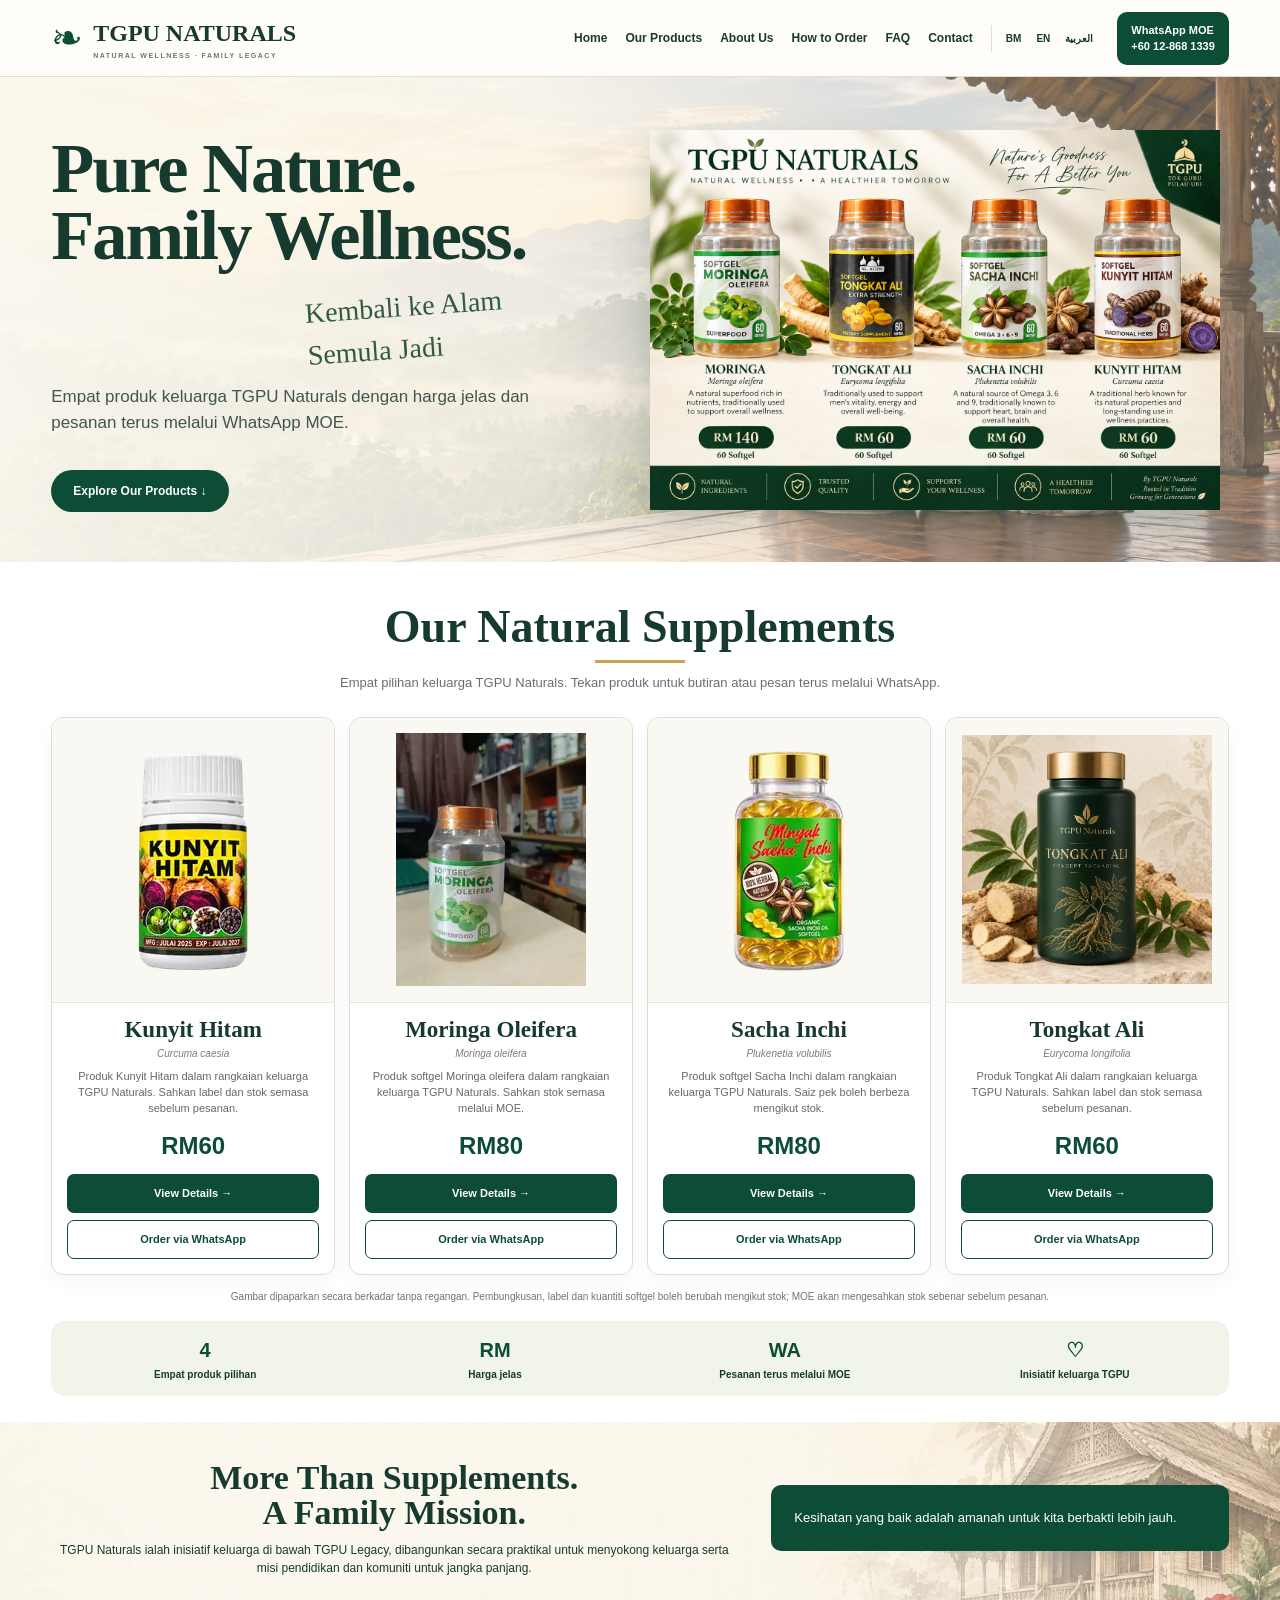
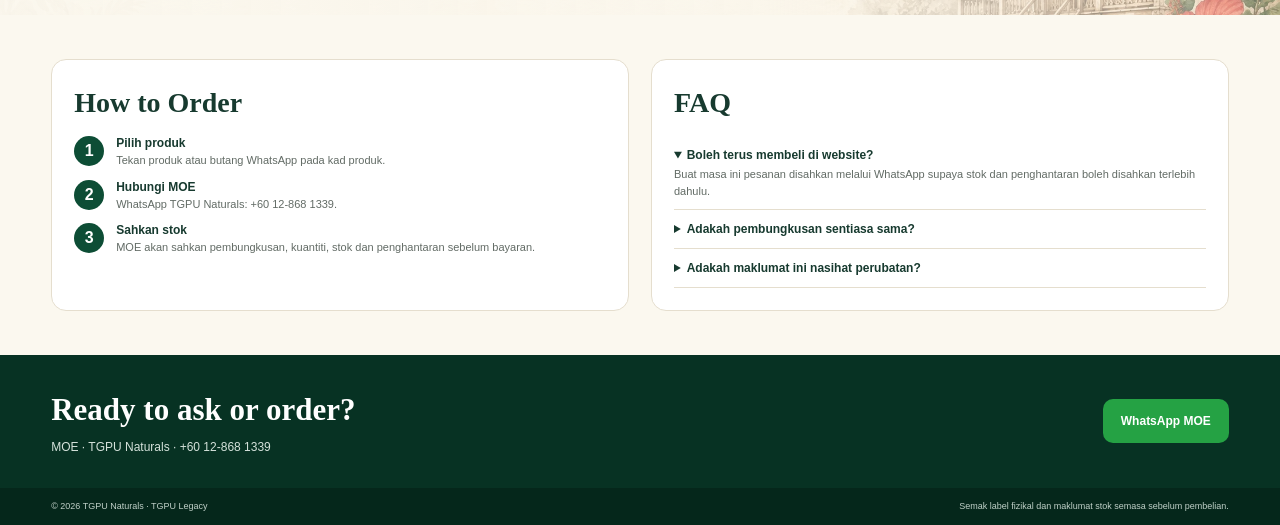
==== commit 23f1d35e: "Fix TGPU Naturals product grid images and prices" ====
--- a/wellness/index.html
+++ b/wellness/index.html
@@ -1,47 +1,33 @@
 <!doctype html>
 <html lang="ms" dir="ltr">
 <head>
-<meta charset="utf-8">
-<meta name="viewport" content="width=device-width,initial-scale=1">
-<title>TGPU Naturals Malaysia | Moringa, Sacha Inchi, Kunyit Hitam & Tongkat Ali</title>
-<meta name="description" content="TGPU Naturals Malaysia: Kunyit Hitam RM60, Moringa Oleifera RM80, Sacha Inchi RM80 dan Tongkat Ali RM60. Lihat produk dan buat pesanan melalui WhatsApp MOE.">
-<meta name="robots" content="index,follow,max-image-preview:large,max-snippet:-1,max-video-preview:-1">
-<meta name="theme-color" content="#0f4a32">
-<link rel="canonical" href="https://mamduhsaffin.github.io/tgpu-legacy/wellness/">
-<link rel="icon" href="../assets/favicon-512.png">
-<meta property="og:type" content="website">
-<meta property="og:title" content="TGPU Naturals Malaysia | 4 Produk Keluarga">
-<meta property="og:description" content="Kunyit Hitam RM60, Moringa RM80, Sacha Inchi RM80 dan Tongkat Ali RM60. Pesan terus melalui WhatsApp MOE.">
-<meta property="og:url" content="https://mamduhsaffin.github.io/tgpu-legacy/wellness/">
-<meta property="og:image" content="https://mamduhsaffin.github.io/tgpu-legacy/wellness/assets/tgpu-naturals-approved-collection.png">
-<meta property="og:locale" content="ms_MY">
-<meta name="twitter:card" content="summary_large_image">
-<meta name="twitter:image" content="https://mamduhsaffin.github.io/tgpu-legacy/wellness/assets/tgpu-naturals-approved-collection.png">
+<meta charset="utf-8"><meta name="viewport" content="width=device-width,initial-scale=1">
+<title>TGPU Naturals Malaysia | Kunyit Hitam, Moringa, Sacha Inchi & Tongkat Ali</title>
+<meta name="description" content="TGPU Naturals Malaysia — Kunyit Hitam RM60, Moringa Oleifera RM80, Sacha Inchi RM80 dan Tongkat Ali RM60. Pesan terus melalui WhatsApp MOE.">
+<meta name="robots" content="index,follow,max-image-preview:large,max-snippet:-1"><meta name="theme-color" content="#0d4d35">
+<link rel="canonical" href="https://tgpu.my/wellness/"><link rel="alternate" hreflang="ms-MY" href="https://tgpu.my/wellness/?lang=ms"><link rel="alternate" hreflang="en" href="https://tgpu.my/wellness/?lang=en"><link rel="alternate" hreflang="ar" href="https://tgpu.my/wellness/?lang=ar"><link rel="alternate" hreflang="x-default" href="https://tgpu.my/wellness/">
+<meta property="og:type" content="website"><meta property="og:url" content="https://tgpu.my/wellness/"><meta property="og:title" content="TGPU Naturals Malaysia | Family Wellness"><meta property="og:description" content="Empat produk TGPU Naturals dengan harga jelas dan pesanan WhatsApp terus melalui MOE."><meta property="og:image" content="https://tgpu.my/wellness/assets/tgpu-naturals-approved-collection.png">
 <style>
-@font-face{font-family:CaveatLocal;src:url('assets/caveat.ttf')}*{box-sizing:border-box}html{scroll-behavior:smooth}body{margin:0;color:#193f31;background:#fbfaf5;font-family:Arial,Helvetica,sans-serif;line-height:1.55}a{text-decoration:none;color:inherit}.wrap{width:min(1240px,92%);margin:auto}.serif{font-family:Georgia,'Times New Roman',serif}.top{position:sticky;top:0;z-index:50;background:rgba(255,255,252,.98);border-bottom:1px solid #e5e0d3;backdrop-filter:blur(12px)}.nav{min-height:78px;display:flex;align-items:center;gap:24px}.logo{display:flex;align-items:center;gap:12px;min-width:240px}.leafmark{font-size:43px;line-height:1;color:#246d42}.logo strong{display:block;font:700 25px Georgia,serif;letter-spacing:.7px}.logo small{display:block;font-size:8px;letter-spacing:1.9px;color:#66746c;font-weight:700}.navlinks{margin-left:auto;display:flex;align-items:center;gap:21px;font-size:13px;font-weight:700}.navlinks a:hover{color:#b48c32}.lang{display:flex;gap:8px;padding-left:17px;border-left:1px solid #c8c1b2;font-size:12px;font-weight:800}.lang a{padding:4px}.wa{display:inline-flex;align-items:center;gap:8px;background:#075e39;color:#fff;padding:10px 16px;border-radius:9px;font-size:12px;font-weight:800;white-space:nowrap}.wa span{font-size:18px}.hero{position:relative;overflow:hidden;background:linear-gradient(90deg,rgba(248,247,240,.98) 0%,rgba(248,247,240,.91) 42%,rgba(248,247,240,.2) 73%),url('assets/family-hero.webp') center/cover}.hero::after{content:"";position:absolute;inset:auto 0 0;height:80px;background:linear-gradient(transparent,rgba(255,255,255,.28));pointer-events:none}.hero-grid{min-height:500px;display:grid;grid-template-columns:1.05fr .95fr;align-items:center;gap:26px}.hero-copy{padding:55px 0;position:relative;z-index:2}.hero h1{font:700 clamp(54px,6vw,84px)/.92 Georgia,serif;margin:0 0 18px;letter-spacing:-2.6px;color:#0f4a32}.hero p{font-size:20px;line-height:1.35;max-width:520px;color:#303d36;margin:0 0 24px}.script{font:44px/1 CaveatLocal,cursive;color:#315a40;transform:rotate(-5deg);display:inline-block;margin:3px 0 20px 300px}.hero-badges{display:grid;grid-template-columns:repeat(4,1fr);gap:12px;max-width:600px;margin:24px 0}.hero-badge{text-align:center;font-size:11px;font-weight:700;color:#203e31}.hero-badge i{display:grid;place-items:center;width:52px;height:52px;margin:0 auto 8px;border:2px solid #c6a34b;border-radius:50%;font-style:normal;font-size:25px;color:#16623c;background:#fffffb}.hero-btn{display:inline-flex;align-items:center;gap:8px;padding:15px 26px;border-radius:999px;background:#126338;color:#fff;font-weight:800;box-shadow:0 8px 22px rgba(14,81,47,.2)}.hero-products{align-self:end;position:relative;z-index:2}.hero-products img{display:block;width:112%;max-width:none;margin-left:-6%;filter:drop-shadow(0 20px 20px rgba(31,53,40,.15))}.products{padding:48px 0 24px;background:linear-gradient(#fffef9,#faf7ee)}.section-title{text-align:center}.section-title h2{font:700 clamp(38px,4vw,54px)/1 Georgia,serif;margin:0;color:#103f2d}.goldline{width:120px;height:3px;background:#c99d3f;margin:14px auto}.section-title p{margin:0 auto 28px;color:#58645d;max-width:760px}.grid{display:grid;grid-template-columns:repeat(4,1fr);gap:12px}.card{background:#fff;border:1px solid #e3dfd4;border-radius:10px;overflow:hidden;display:flex;flex-direction:column;min-width:0;box-shadow:0 4px 14px rgba(31,61,47,.04);transition:.2s}.card:hover{transform:translateY(-5px);box-shadow:0 16px 30px rgba(31,61,47,.12)}.visual{height:295px;position:relative;overflow:hidden;background:#f9f8f2}.bottle{position:absolute;inset:0;background-image:url('assets/tgpu-naturals-approved-collection.png');background-repeat:no-repeat;background-size:400% 100%;filter:drop-shadow(0 10px 9px rgba(43,53,46,.16))}.b-kunyit{background-position:0% center}.b-moringa{background-position:33.33% center}.b-sacha{background-position:66.66% center}.b-tongkat{background-position:100% center}.cardbody{padding:17px 16px 15px;display:flex;flex-direction:column;flex:1}.cardbody h3{font:700 24px/1.05 Georgia,serif;margin:0 0 7px;text-align:center;color:#173f30}.cardbody p{font-size:12px;color:#606a64;text-align:center;margin:0 0 12px;min-height:38px}.price{text-align:center;font-weight:900;font-size:26px;color:#0d5132;margin:auto 0 10px}.btnrow{display:grid;gap:7px}.details,.order{display:flex;align-items:center;justify-content:center;min-height:40px;border-radius:7px;font-size:12px;font-weight:800}.details{background:#075d36;color:white}.order{border:1px solid #0c6240;color:#0c6240;background:#fff}.proof{margin:14px auto 0;background:#f1f3e9;border-radius:15px;display:grid;grid-template-columns:repeat(4,1fr);overflow:hidden}.proof div{padding:16px 12px;text-align:center;font-size:12px;font-weight:800;border-right:1px solid #d5d7cb}.proof div:last-child{border:0}.proof b{display:block;font-size:22px;color:#0e5736;margin-bottom:3px}.mission{padding:42px 0 54px;background:linear-gradient(90deg,rgba(249,247,238,.93),rgba(249,247,238,.82)),url('assets/heritage-story.webp') center/cover}.mission-grid{display:grid;grid-template-columns:1.15fr .85fr;gap:38px;align-items:center}.mission h2{font:700 39px/1.03 Georgia,serif;margin:0 0 14px;text-align:center}.mission p{max-width:700px;margin:auto;text-align:center;color:#4e5d55}.quote{background:#0b5235;color:#fff;border-radius:10px;padding:28px 30px;font:700 22px/1.35 Georgia,serif;box-shadow:0 10px 26px rgba(17,68,44,.18)}.quote small{display:block;margin-top:14px;color:#e9ca75;font:700 11px Arial,sans-serif}.how{padding:48px 0;background:#fff}.steps{display:grid;grid-template-columns:repeat(3,1fr);gap:16px;margin-top:28px}.step{border:1px solid #e5dfd3;border-radius:12px;padding:24px;text-align:center;background:#fdfcf7}.step b{display:grid;place-items:center;margin:0 auto 12px;width:42px;height:42px;border-radius:50%;background:#0f5a38;color:#fff}.step h3{font:700 21px Georgia,serif;margin:0 0 7px}.step p{font-size:13px;color:#626b66;margin:0}.tips{padding:48px 0;background:#f3f0e6}.tips-grid{display:grid;grid-template-columns:repeat(4,1fr);gap:12px}.tip{background:#fff;border:1px solid #e2dbce;padding:20px;border-radius:10px}.tip h3{font:700 20px Georgia,serif;margin:0 0 7px}.tip p{font-size:12px;color:#626b66;margin:0}.faq{padding:48px 0;background:#fff}.faq-grid{display:grid;grid-template-columns:1fr 1fr;gap:13px;max-width:960px;margin:25px auto 0}.faq details{border:1px solid #e0dbcf;border-radius:9px;padding:14px 16px;background:#fffdf9}.faq summary{cursor:pointer;font-weight:800}.faq details p{font-size:13px;color:#606963;margin:10px 0 0}.cta{background:#0d5034;color:#fff;padding:38px 0}.cta-row{display:flex;align-items:center;justify-content:space-between;gap:25px}.cta h2{font:700 34px Georgia,serif;margin:0 0 5px}.cta p{margin:0;color:#d8e4de}.cta .wa{background:#f0d174;color:#173e2e;padding:14px 22px}.footer{background:#073623;color:#d7e0da;padding:21px 0;font-size:11px}.footer-row{display:flex;justify-content:space-between;gap:20px}.mobile-wa{display:none;position:fixed;right:17px;bottom:17px;z-index:80;background:#147a49;color:#fff;padding:13px 17px;border-radius:999px;font-weight:800;font-size:12px;box-shadow:0 9px 24px rgba(0,0,0,.22)}
-@media(max-width:1000px){.navlinks{display:none}.logo{min-width:0}.hero-grid{grid-template-columns:1fr}.hero-copy{padding-bottom:5px}.hero-products{max-width:700px;margin:auto}.hero-products img{width:100%;margin:0}.script{margin-left:120px}.grid{grid-template-columns:repeat(2,1fr)}.mission-grid{grid-template-columns:1fr}.tips-grid{grid-template-columns:repeat(2,1fr)}.mobile-wa{display:block}}
-@media(max-width:620px){.wrap{width:91%}.nav{min-height:68px;gap:10px}.logo strong{font-size:19px}.logo small{font-size:6px;letter-spacing:1px}.wa{display:none}.lang{margin-left:auto;border:0;padding:0}.hero{background:linear-gradient(rgba(249,247,239,.93),rgba(249,247,239,.72)),url('assets/family-hero.webp') center/cover}.hero-grid{min-height:auto}.hero h1{font-size:52px}.hero p{font-size:16px}.script{font-size:34px;margin-left:40px}.hero-badges{grid-template-columns:repeat(2,1fr)}.hero-products img{width:118%;margin-left:-9%}.grid{grid-template-columns:1fr 1fr;gap:8px}.visual{height:190px}.cardbody{padding:12px 10px}.cardbody h3{font-size:18px}.cardbody p{font-size:11px;min-height:50px}.price{font-size:22px}.proof{grid-template-columns:1fr 1fr}.proof div:nth-child(2){border-right:0}.steps,.tips-grid,.faq-grid{grid-template-columns:1fr}.cta-row,.footer-row{flex-direction:column;align-items:flex-start}.mission h2{font-size:32px}}
+:root{--g:#0d4d35;--gd:#073223;--cream:#fbf8ef;--gold:#caa54b;--ink:#173a2f;--line:#e5dece}*{box-sizing:border-box}html{scroll-behavior:smooth}body{margin:0;background:var(--cream);color:var(--ink);font-family:Arial,Helvetica,sans-serif;line-height:1.5}a{text-decoration:none;color:inherit}img{display:block;max-width:100%}.shell{width:min(1180px,92%);margin:auto}h1,h2,h3,.brand strong{font-family:Georgia,'Times New Roman',serif}
+header{position:sticky;top:0;z-index:50;background:#fffdf9f5;border-bottom:1px solid var(--line);backdrop-filter:blur(10px)}.nav{min-height:76px;display:flex;align-items:center;gap:18px}.brand{display:flex;align-items:center;gap:10px}.brand .leaf{font-size:38px;color:var(--g)}.brand strong{display:block;font-size:24px}.brand small{display:block;font-size:7px;font-weight:800;letter-spacing:1.5px;color:#6d786f}.navlinks{margin-left:auto;display:flex;gap:18px;font-size:12px;font-weight:800}.langs{display:flex;gap:3px;border-left:1px solid var(--line);padding-left:8px}.langs a{padding:6px;font-size:10px;font-weight:900}.waTop{background:var(--g);color:#fff;padding:10px 14px;border-radius:10px;font-size:11px;font-weight:900;white-space:nowrap}
+.hero{background:linear-gradient(90deg,#fbf8eff8 0%,#fbf8efdc 42%,#fbf8ef56 72%),url('assets/family-hero.webp') center/cover}.heroGrid{min-height:485px;display:grid;grid-template-columns:46% 54%;align-items:center;gap:24px}.hero h1{font-size:clamp(50px,5.5vw,76px);line-height:.95;letter-spacing:-2px;margin:8px 0 14px}.hero p{font-size:17px;line-height:1.55;color:#40564d;max-width:540px}.script{font-family:cursive;font-size:28px;transform:rotate(-4deg);margin-left:47%;color:#315a40}.heroCta{display:inline-block;margin-top:16px;background:var(--g);color:#fff;padding:12px 22px;border-radius:999px;font-size:12px;font-weight:900}.heroVisual img{width:100%;max-height:380px;object-fit:contain;filter:drop-shadow(0 14px 17px #173a2f2b)}
+.shop{padding:42px 0 26px;background:#fff}.head{text-align:center;margin-bottom:24px}.head h2{font-size:46px;line-height:1;margin:0}.head h2:after{content:'';display:block;width:90px;height:3px;background:var(--gold);margin:10px auto}.head p{font-size:13px;color:#6a6f6b;margin:0}.grid{display:grid;grid-template-columns:repeat(4,minmax(0,1fr));gap:14px;align-items:stretch}.card{background:#fff;border:1px solid #e1ddd4;border-radius:12px;overflow:hidden;display:flex;flex-direction:column;min-width:0;box-shadow:0 7px 18px #173a2f0a;transition:.18s}.card:hover{transform:translateY(-3px);box-shadow:0 17px 34px #173a2f1c}.media{height:285px;background:#faf8f2;display:flex;align-items:center;justify-content:center;padding:16px;border-bottom:1px solid #ece5d8;overflow:hidden}.media img{width:auto!important;height:auto!important;max-width:100%!important;max-height:253px!important;object-fit:contain!important;object-position:center!important}.body{padding:15px;display:flex;flex-direction:column;flex:1;text-align:center}.body h3{font-size:23px;line-height:1.05;margin:0 0 4px}.bot{font-size:10px;font-style:italic;color:#7b7b74;margin-bottom:8px}.body p{font-size:11px;line-height:1.45;color:#626b65;margin:0 0 11px;min-height:48px}.price{font-size:24px;font-weight:900;color:var(--g);margin-top:auto;margin-bottom:10px}.btn{display:flex;align-items:center;justify-content:center;min-height:39px;border-radius:7px;font-size:11px;font-weight:900}.details{background:var(--g);color:#fff;margin-bottom:7px}.order{border:1px solid var(--g);color:var(--g);background:#fff}.note{text-align:center;font-size:10px;color:#73736d;max-width:850px;margin:14px auto 0}.trust{margin-top:17px;background:#f0f4e9;border-radius:14px;padding:14px;display:grid;grid-template-columns:repeat(4,1fr);gap:10px}.trust div{text-align:center;font-size:10px;font-weight:900}.trust b{display:block;font-size:20px;color:var(--g);margin-bottom:2px}
+.mission{padding:38px 0;background:linear-gradient(90deg,#fbf8eff5,#fbf8efdb 60%,#fbf8ef55),url('assets/heritage-story.webp') center/cover}.missionGrid{display:grid;grid-template-columns:1.2fr .8fr;gap:34px;align-items:center}.mission h2{text-align:center;font-size:34px;line-height:1.05;margin:0 0 10px}.mission p{text-align:center;font-size:12px;max-width:680px;margin:auto}.quote{background:var(--g);color:#fff;border-radius:10px;padding:23px;font-size:13px;line-height:1.55}
+.info{padding:44px 0}.infoGrid{display:grid;grid-template-columns:1fr 1fr;gap:22px}.box{background:#fff;border:1px solid var(--line);border-radius:15px;padding:22px}.box h2{font-size:28px;margin:0 0 12px}.step{display:grid;grid-template-columns:32px 1fr;gap:10px;margin:11px 0}.step b{width:30px;height:30px;border-radius:50%;display:grid;place-items:center;background:var(--g);color:#fff}.step h3{font:700 12px Arial;margin:0}.step p,.faq p{font-size:11px;color:#626b65;margin:2px 0 0}.faq details{border-bottom:1px solid var(--line);padding:10px 0}.faq summary{font-size:12px;font-weight:900;cursor:pointer}.contact{background:var(--gd);color:#fff;padding:32px 0}.contactRow{display:flex;justify-content:space-between;align-items:center;gap:20px}.contact h2{font-size:31px;margin:0 0 4px}.contact p{font-size:12px;color:#d5e2db;margin:0}.waBtn{background:#25a244;color:#fff;padding:13px 18px;border-radius:10px;font-size:12px;font-weight:900}.foot{background:#05271b;color:#c0d0c8;padding:12px 0;font-size:9px}.footRow{display:flex;justify-content:space-between;gap:18px}.float{display:none;position:fixed;right:16px;bottom:16px;background:#25a244;color:#fff;padding:12px 15px;border-radius:999px;font-size:11px;font-weight:900;box-shadow:0 8px 22px #0004}
+@media(max-width:980px){.navlinks{display:none}.langs{margin-left:auto}.heroGrid{grid-template-columns:1fr}.heroVisual{max-width:700px;margin:auto}.grid{grid-template-columns:repeat(2,1fr)}.missionGrid,.infoGrid{grid-template-columns:1fr}.trust{grid-template-columns:repeat(2,1fr)}.float{display:block}}@media(max-width:600px){.shell{width:92%}.brand strong{font-size:19px}.brand small{font-size:6px}.waTop{display:none}.heroGrid{min-height:auto}.hero h1{font-size:48px}.script{margin-left:30%;font-size:22px}.grid{grid-template-columns:1fr}.media{height:300px}.media img{max-height:265px!important}.trust{grid-template-columns:1fr}.head h2{font-size:38px}.contactRow,.footRow{flex-direction:column;align-items:flex-start}}
 </style>
-<script type="application/ld+json">{"@context":"https://schema.org","@type":"Organization","name":"TGPU Naturals","url":"https://mamduhsaffin.github.io/tgpu-legacy/wellness/","parentOrganization":{"@type":"Organization","name":"TGPU Legacy"},"contactPoint":{"@type":"ContactPoint","telephone":"+60-12-868-1339","contactType":"sales and product enquiries","availableLanguage":["Malay","English","Arabic"]}}</script>
-<script type="application/ld+json">{"@context":"https://schema.org","@type":"ItemList","name":"TGPU Naturals Malaysia Supplements","numberOfItems":4,"itemListElement":[{"@type":"ListItem","position":1,"url":"https://mamduhsaffin.github.io/tgpu-legacy/wellness/kunyit-hitam/","item":{"@type":"Product","name":"Kunyit Hitam Softgel","offers":{"@type":"Offer","priceCurrency":"MYR","price":"60"}}},{"@type":"ListItem","position":2,"url":"https://mamduhsaffin.github.io/tgpu-legacy/wellness/moringa/","item":{"@type":"Product","name":"Moringa Oleifera Softgel","offers":{"@type":"Offer","priceCurrency":"MYR","price":"80"}}},{"@type":"ListItem","position":3,"url":"https://mamduhsaffin.github.io/tgpu-legacy/wellness/sacha-inchi/","item":{"@type":"Product","name":"Sacha Inchi Oil Softgel","offers":{"@type":"Offer","priceCurrency":"MYR","price":"80"}}},{"@type":"ListItem","position":4,"url":"https://mamduhsaffin.github.io/tgpu-legacy/wellness/tongkat-ali/","item":{"@type":"Product","name":"Tongkat Ali Softgel","offers":{"@type":"Offer","priceCurrency":"MYR","price":"60"}}}]}</script>
-</head>
-<body>
-<header class="top"><div class="wrap nav"><a class="logo" href="./"><span class="leafmark">❧</span><span><strong>TGPU NATURALS</strong><small>NATURAL WELLNESS · FOR A BETTER TOMORROW</small></span></a><nav class="navlinks"><a href="#home">Home</a><a href="#products">Our Products</a><a href="#about">About Us</a><a href="#tips">Health Tips</a><a href="#how">How to Order</a><a href="#faq">FAQ</a><a href="#contact">Contact</a></nav><div class="lang"><a href="?lang=ms">BM</a><a href="?lang=en">EN</a><a href="?lang=ar">العربية</a></div><a class="wa" href="https://wa.me/60128681339?text=Assalamualaikum%20MOE%2C%20saya%20ingin%20bertanya%20tentang%20TGPU%20Naturals." target="_blank" rel="noopener"><span>◉</span> WhatsApp MOE<br>+60 12-868 1339</a></div></header>
-<main>
-<section class="hero" id="home"><div class="wrap hero-grid"><div class="hero-copy"><h1>Pure Nature.<br>Family Wellness.</h1><div class="script">Kembali ke Alam<br>Semula Jadi</div><p>Empat pilihan TGPU Naturals untuk rutin kesejahteraan harian keluarga — dengan harga yang jelas dan pesanan terus melalui WhatsApp MOE.</p><div class="hero-badges"><div class="hero-badge"><i>❧</i>Bahan berasaskan tumbuhan</div><div class="hero-badge"><i>♡</i>Pilihan keluarga</div><div class="hero-badge"><i>⌂</i>Urusan terus</div><div class="hero-badge"><i>☘</i>4 produk pilihan</div></div><a class="hero-btn" href="#products">Explore Our Products ↓</a></div><div class="hero-products"><img src="assets/tgpu-naturals-approved-collection.png?v=20260912b" alt="Kunyit Hitam, Moringa Oleifera, Sacha Inchi dan Tongkat Ali TGPU Naturals" width="1100" height="720"></div></div></section>
-<section class="products" id="products"><div class="wrap"><div class="section-title"><h2>Our Natural Supplements</h2><div class="goldline"></div><p>Empat produk keluarga TGPU Naturals. Tekan mana-mana produk untuk melihat halaman produk atau terus hubungi MOE melalui WhatsApp.</p></div><div class="grid">
-<article class="card"><a class="visual" href="kunyit-hitam/" aria-label="Kunyit Hitam RM60"><div class="bottle b-kunyit"></div></a><div class="cardbody"><h3>Kunyit Hitam</h3><p>Kunyit hitam yang dikaitkan dengan Curcuma caesia. Maklumat produk disediakan untuk rujukan umum.</p><div class="price">RM60</div><div class="btnrow"><a class="details" href="kunyit-hitam/">View Details →</a><a class="order" target="_blank" rel="noopener" href="https://wa.me/60128681339?text=Assalamualaikum%20MOE%2C%20saya%20ingin%20order%20Kunyit%20Hitam%20RM60.">◉ Order via WhatsApp</a></div></div></article>
-<article class="card"><a class="visual" href="moringa/" aria-label="Moringa Oleifera RM80"><div class="bottle b-moringa"></div></a><div class="cardbody"><h3>Moringa Oleifera</h3><p>Produk softgel berasaskan Moringa oleifera untuk pilihan rutin kesejahteraan harian.</p><div class="price">RM80</div><div class="btnrow"><a class="details" href="moringa/">View Details →</a><a class="order" target="_blank" rel="noopener" href="https://wa.me/60128681339?text=Assalamualaikum%20MOE%2C%20saya%20ingin%20order%20Moringa%20Oleifera%20RM80.">◉ Order via WhatsApp</a></div></div></article>
-<article class="card"><a class="visual" href="sacha-inchi/" aria-label="Sacha Inchi RM80"><div class="bottle b-sacha"></div></a><div class="cardbody"><h3>Sacha Inchi</h3><p>Produk Sacha Inchi berasaskan tumbuhan Plukenetia volubilis untuk maklumat dan pertanyaan produk.</p><div class="price">RM80</div><div class="btnrow"><a class="details" href="sacha-inchi/">View Details →</a><a class="order" target="_blank" rel="noopener" href="https://wa.me/60128681339?text=Assalamualaikum%20MOE%2C%20saya%20ingin%20order%20Sacha%20Inchi%20RM80.">◉ Order via WhatsApp</a></div></div></article>
-<article class="card"><a class="visual" href="tongkat-ali/" aria-label="Tongkat Ali RM60"><div class="bottle b-tongkat"></div></a><div class="cardbody"><h3>Tongkat Ali</h3><p>Tongkat Ali atau Eurycoma longifolia, tumbuhan tradisional Asia Tenggara yang terkenal.</p><div class="price">RM60</div><div class="btnrow"><a class="details" href="tongkat-ali/">View Details →</a><a class="order" target="_blank" rel="noopener" href="https://wa.me/60128681339?text=Assalamualaikum%20MOE%2C%20saya%20ingin%20order%20Tongkat%20Ali%20RM60.">◉ Order via WhatsApp</a></div></div></article>
-</div><div class="proof"><div><b>❧</b>4 Pilihan Keluarga</div><div><b>RM60–80</b>Harga Jelas</div><div><b>◉</b>Pesanan WhatsApp</div><div><b>MY</b>Urusan dari Malaysia</div></div></div></section>
-<section class="mission" id="about"><div class="wrap mission-grid"><div><div class="section-title"><h2>More Than Supplements<br>A Family Mission</h2><div class="goldline"></div></div><p>TGPU Naturals ialah inisiatif keluarga di bawah TGPU Legacy. Matlamat kami ialah membina usaha kecil yang tersusun, membantu keluarga, dan menyokong kesinambungan misi pendidikan serta khidmat masyarakat TGPU Legacy untuk jangka panjang.</p></div><div class="quote">“Kesihatan yang baik ialah amanah untuk kita jaga dengan bijaksana.”<small>TGPU NATURALS · FAMILY WELLNESS</small></div></div></section>
-<section class="how" id="how"><div class="wrap"><div class="section-title"><h2>How to Order</h2><div class="goldline"></div><p>Buat masa ini, sistem pesanan direka supaya mudah dan tanpa kos tambahan.</p></div><div class="steps"><div class="step"><b>1</b><h3>Pilih produk</h3><p>Lihat empat produk dan tekan “View Details” jika mahu membaca maklumat lanjut.</p></div><div class="step"><b>2</b><h3>WhatsApp MOE</h3><p>Tekan butang pesanan. Nama produk dan harga akan terus dibawa ke WhatsApp.</p></div><div class="step"><b>3</b><h3>Sahkan stok & penghantaran</h3><p>MOE akan mengesahkan stok, jumlah pesanan dan urusan penghantaran sebelum pembayaran.</p></div></div></div></section>
-<section class="tips" id="tips"><div class="wrap"><div class="section-title"><h2>Kenali Produk Kami</h2><div class="goldline"></div><p>Maklumat ringkas untuk membantu pelanggan memahami nama bahan utama tanpa membuat tuntutan perubatan.</p></div><div class="tips-grid"><div class="tip"><h3>Kunyit Hitam</h3><p>Sering dikaitkan dengan Curcuma caesia. Semak label produk dan maklumat pembekal sebelum penggunaan.</p></div><div class="tip"><h3>Moringa Oleifera</h3><p>Moringa ialah tumbuhan yang digunakan dalam pelbagai produk makanan dan suplemen.</p></div><div class="tip"><h3>Sacha Inchi</h3><p>Sacha Inchi berasal daripada tumbuhan Plukenetia volubilis dan digunakan dalam produk berasaskan minyak tumbuhan.</p></div><div class="tip"><h3>Tongkat Ali</h3><p>Eurycoma longifolia ialah tumbuhan Asia Tenggara yang terkenal dalam penggunaan tradisional.</p></div></div></div></section>
-<section class="faq" id="faq"><div class="wrap"><div class="section-title"><h2>FAQ</h2><div class="goldline"></div></div><div class="faq-grid"><details><summary>Bagaimana saya membuat pesanan?</summary><p>Pilih produk dan tekan “Order via WhatsApp”. Anda akan terus dibawa ke WhatsApp MOE di +60 12-868 1339.</p></details><details><summary>Adakah harga sudah ditetapkan?</summary><p>Harga semasa pada laman ini ialah Kunyit Hitam RM60, Moringa RM80, Sacha Inchi RM80 dan Tongkat Ali RM60. Stok perlu disahkan semasa pesanan.</p></details><details><summary>Berapa jumlah softgel setiap botol?</summary><p>Jumlah boleh berbeza mengikut batch atau pembekal. Sila rujuk label pada stok semasa dan sahkan dengan MOE sebelum membuat pesanan.</p></details><details><summary>Adakah maklumat di laman ini nasihat perubatan?</summary><p>Tidak. Kandungan laman ini untuk maklumat umum dan pertanyaan produk. Untuk keadaan kesihatan atau ubat-ubatan, dapatkan nasihat profesional kesihatan yang sesuai.</p></details></div></div></section>
-<section class="cta" id="contact"><div class="wrap cta-row"><div><h2>Ready to ask or order?</h2><p>Hubungi MOE untuk stok semasa, harga dan urusan pesanan TGPU Naturals.</p></div><a class="wa" target="_blank" rel="noopener" href="https://wa.me/60128681339?text=Assalamualaikum%20MOE%2C%20saya%20ingin%20bertanya%20tentang%20TGPU%20Naturals."><span>◉</span> WhatsApp MOE · +60 12-868 1339</a></div></section>
-</main>
-<footer class="footer"><div class="wrap footer-row"><span>© 2026 TGPU Naturals · Part of TGPU Legacy</span><span>Maklumat umum sahaja · Bukan nasihat perubatan</span></div></footer>
-<a class="mobile-wa" target="_blank" rel="noopener" href="https://wa.me/60128681339?text=Assalamualaikum%20MOE%2C%20saya%20ingin%20bertanya%20tentang%20TGPU%20Naturals.">◉ WhatsApp MOE</a>
-</body>
-</html>+<script type="application/ld+json">{"@context":"https://schema.org","@type":"Organization","name":"TGPU Naturals","url":"https://tgpu.my/wellness/","contactPoint":{"@type":"ContactPoint","telephone":"+60-12-868-1339","contactType":"sales","availableLanguage":["Malay","English","Arabic"]}}</script>
+<script type="application/ld+json">{"@context":"https://schema.org","@type":"ItemList","name":"TGPU Naturals Products","numberOfItems":4,"itemListElement":[{"@type":"ListItem","position":1,"url":"https://tgpu.my/wellness/kunyit-hitam/","item":{"@type":"Product","name":"Kunyit Hitam Softgel","offers":{"@type":"Offer","priceCurrency":"MYR","price":"60"}}},{"@type":"ListItem","position":2,"url":"https://tgpu.my/wellness/moringa/","item":{"@type":"Product","name":"Moringa Oleifera Softgel","offers":{"@type":"Offer","priceCurrency":"MYR","price":"80"}}},{"@type":"ListItem","position":3,"url":"https://tgpu.my/wellness/sacha-inchi/","item":{"@type":"Product","name":"Sacha Inchi Oil Softgel","offers":{"@type":"Offer","priceCurrency":"MYR","price":"80"}}},{"@type":"ListItem","position":4,"url":"https://tgpu.my/wellness/tongkat-ali/","item":{"@type":"Product","name":"Tongkat Ali Softgel","offers":{"@type":"Offer","priceCurrency":"MYR","price":"60"}}}]}</script>
+</head><body>
+<header><div class="shell nav"><a class="brand" href="./"><span class="leaf">❧</span><span><strong>TGPU NATURALS</strong><small>NATURAL WELLNESS · FAMILY LEGACY</small></span></a><nav class="navlinks"><a href="#home">Home</a><a href="#products">Our Products</a><a href="#about">About Us</a><a href="#order">How to Order</a><a href="#faq">FAQ</a><a href="#contact">Contact</a></nav><div class="langs"><a href="?lang=ms">BM</a><a href="?lang=en">EN</a><a href="?lang=ar">العربية</a></div><a class="waTop" href="https://wa.me/60128681339?text=Assalamualaikum%20MOE%2C%20saya%20ingin%20bertanya%20tentang%20TGPU%20Naturals." target="_blank" rel="noopener">WhatsApp MOE<br>+60 12-868 1339</a></div></header>
+<main><section class="hero" id="home"><div class="shell heroGrid"><div><h1>Pure Nature.<br>Family Wellness.</h1><div class="script">Kembali ke Alam<br>Semula Jadi</div><p>Empat produk keluarga TGPU Naturals dengan harga jelas dan pesanan terus melalui WhatsApp MOE.</p><a class="heroCta" href="#products">Explore Our Products ↓</a></div><div class="heroVisual"><img src="assets/tgpu-naturals-approved-collection.png?v=20260912g" alt="TGPU Naturals four product collection"></div></div></section>
+<section class="shop" id="products"><div class="shell"><div class="head"><h2>Our Natural Supplements</h2><p>Empat pilihan keluarga TGPU Naturals. Tekan produk untuk butiran atau pesan terus melalui WhatsApp.</p></div><div class="grid">
+<article class="card"><a href="kunyit-hitam/" class="media"><img src="assets/kunyit.webp?v=20260912g" alt="Kunyit Hitam TGPU Naturals"></a><div class="body"><h3>Kunyit Hitam</h3><div class="bot">Curcuma caesia</div><p>Produk Kunyit Hitam dalam rangkaian keluarga TGPU Naturals. Sahkan label dan stok semasa sebelum pesanan.</p><div class="price">RM60</div><a class="btn details" href="kunyit-hitam/">View Details →</a><a class="btn order" href="https://wa.me/60128681339?text=Assalamualaikum%20MOE%2C%20saya%20berminat%20dengan%20Kunyit%20Hitam%20RM60." target="_blank" rel="noopener">Order via WhatsApp</a></div></article>
+<article class="card"><a href="moringa/" class="media"><img src="assets/moringa-actual.webp?v=20260912g" alt="Moringa Oleifera TGPU Naturals"></a><div class="body"><h3>Moringa Oleifera</h3><div class="bot">Moringa oleifera</div><p>Produk softgel Moringa oleifera dalam rangkaian keluarga TGPU Naturals. Sahkan stok semasa melalui MOE.</p><div class="price">RM80</div><a class="btn details" href="moringa/">View Details →</a><a class="btn order" href="https://wa.me/60128681339?text=Assalamualaikum%20MOE%2C%20saya%20berminat%20dengan%20Moringa%20Oleifera%20RM80." target="_blank" rel="noopener">Order via WhatsApp</a></div></article>
+<article class="card"><a href="sacha-inchi/" class="media"><img src="assets/sacha-inchi.webp?v=20260912g" alt="Sacha Inchi TGPU Naturals"></a><div class="body"><h3>Sacha Inchi</h3><div class="bot">Plukenetia volubilis</div><p>Produk softgel Sacha Inchi dalam rangkaian keluarga TGPU Naturals. Saiz pek boleh berbeza mengikut stok.</p><div class="price">RM80</div><a class="btn details" href="sacha-inchi/">View Details →</a><a class="btn order" href="https://wa.me/60128681339?text=Assalamualaikum%20MOE%2C%20saya%20berminat%20dengan%20Sacha%20Inchi%20RM80." target="_blank" rel="noopener">Order via WhatsApp</a></div></article>
+<article class="card"><a href="tongkat-ali/" class="media"><img src="assets/tongkat.webp?v=20260912g" alt="Tongkat Ali TGPU Naturals"></a><div class="body"><h3>Tongkat Ali</h3><div class="bot">Eurycoma longifolia</div><p>Produk Tongkat Ali dalam rangkaian keluarga TGPU Naturals. Sahkan label dan stok semasa sebelum pesanan.</p><div class="price">RM60</div><a class="btn details" href="tongkat-ali/">View Details →</a><a class="btn order" href="https://wa.me/60128681339?text=Assalamualaikum%20MOE%2C%20saya%20berminat%20dengan%20Tongkat%20Ali%20RM60." target="_blank" rel="noopener">Order via WhatsApp</a></div></article>
+</div><p class="note">Gambar dipaparkan secara berkadar tanpa regangan. Pembungkusan, label dan kuantiti softgel boleh berubah mengikut stok; MOE akan mengesahkan stok sebenar sebelum pesanan.</p><div class="trust"><div><b>4</b>Empat produk pilihan</div><div><b>RM</b>Harga jelas</div><div><b>WA</b>Pesanan terus melalui MOE</div><div><b>♡</b>Inisiatif keluarga TGPU</div></div></div></section>
+<section class="mission" id="about"><div class="shell missionGrid"><div><h2>More Than Supplements.<br>A Family Mission.</h2><p>TGPU Naturals ialah inisiatif keluarga di bawah TGPU Legacy, dibangunkan secara praktikal untuk menyokong keluarga serta misi pendidikan dan komuniti untuk jangka panjang.</p></div><div class="quote">Kesihatan yang baik adalah amanah untuk kita berbakti lebih jauh.</div></div></section>
+<section class="info"><div class="shell infoGrid"><article class="box" id="order"><h2>How to Order</h2><div class="step"><b>1</b><div><h3>Pilih produk</h3><p>Tekan produk atau butang WhatsApp pada kad produk.</p></div></div><div class="step"><b>2</b><div><h3>Hubungi MOE</h3><p>WhatsApp TGPU Naturals: +60 12-868 1339.</p></div></div><div class="step"><b>3</b><div><h3>Sahkan stok</h3><p>MOE akan sahkan pembungkusan, kuantiti, stok dan penghantaran sebelum bayaran.</p></div></div></article><article class="box faq" id="faq"><h2>FAQ</h2><details open><summary>Boleh terus membeli di website?</summary><p>Buat masa ini pesanan disahkan melalui WhatsApp supaya stok dan penghantaran boleh disahkan terlebih dahulu.</p></details><details><summary>Adakah pembungkusan sentiasa sama?</summary><p>Tidak semestinya. Label, saiz pek dan kuantiti softgel boleh berubah mengikut stok pembekal.</p></details><details><summary>Adakah maklumat ini nasihat perubatan?</summary><p>Tidak. Maklumat laman bersifat umum dan tidak menggantikan nasihat profesional kesihatan.</p></details></article></div></section>
+<section class="contact" id="contact"><div class="shell contactRow"><div><h2>Ready to ask or order?</h2><p>MOE · TGPU Naturals · +60 12-868 1339</p></div><a class="waBtn" href="https://wa.me/60128681339?text=Assalamualaikum%20MOE%2C%20saya%20ingin%20bertanya%20tentang%20TGPU%20Naturals." target="_blank" rel="noopener">WhatsApp MOE</a></div></section></main>
+<footer class="foot"><div class="shell footRow"><span>© 2026 TGPU Naturals · TGPU Legacy</span><span>Semak label fizikal dan maklumat stok semasa sebelum pembelian.</span></div></footer><a class="float" href="https://wa.me/60128681339" target="_blank" rel="noopener">WhatsApp MOE</a></body></html>
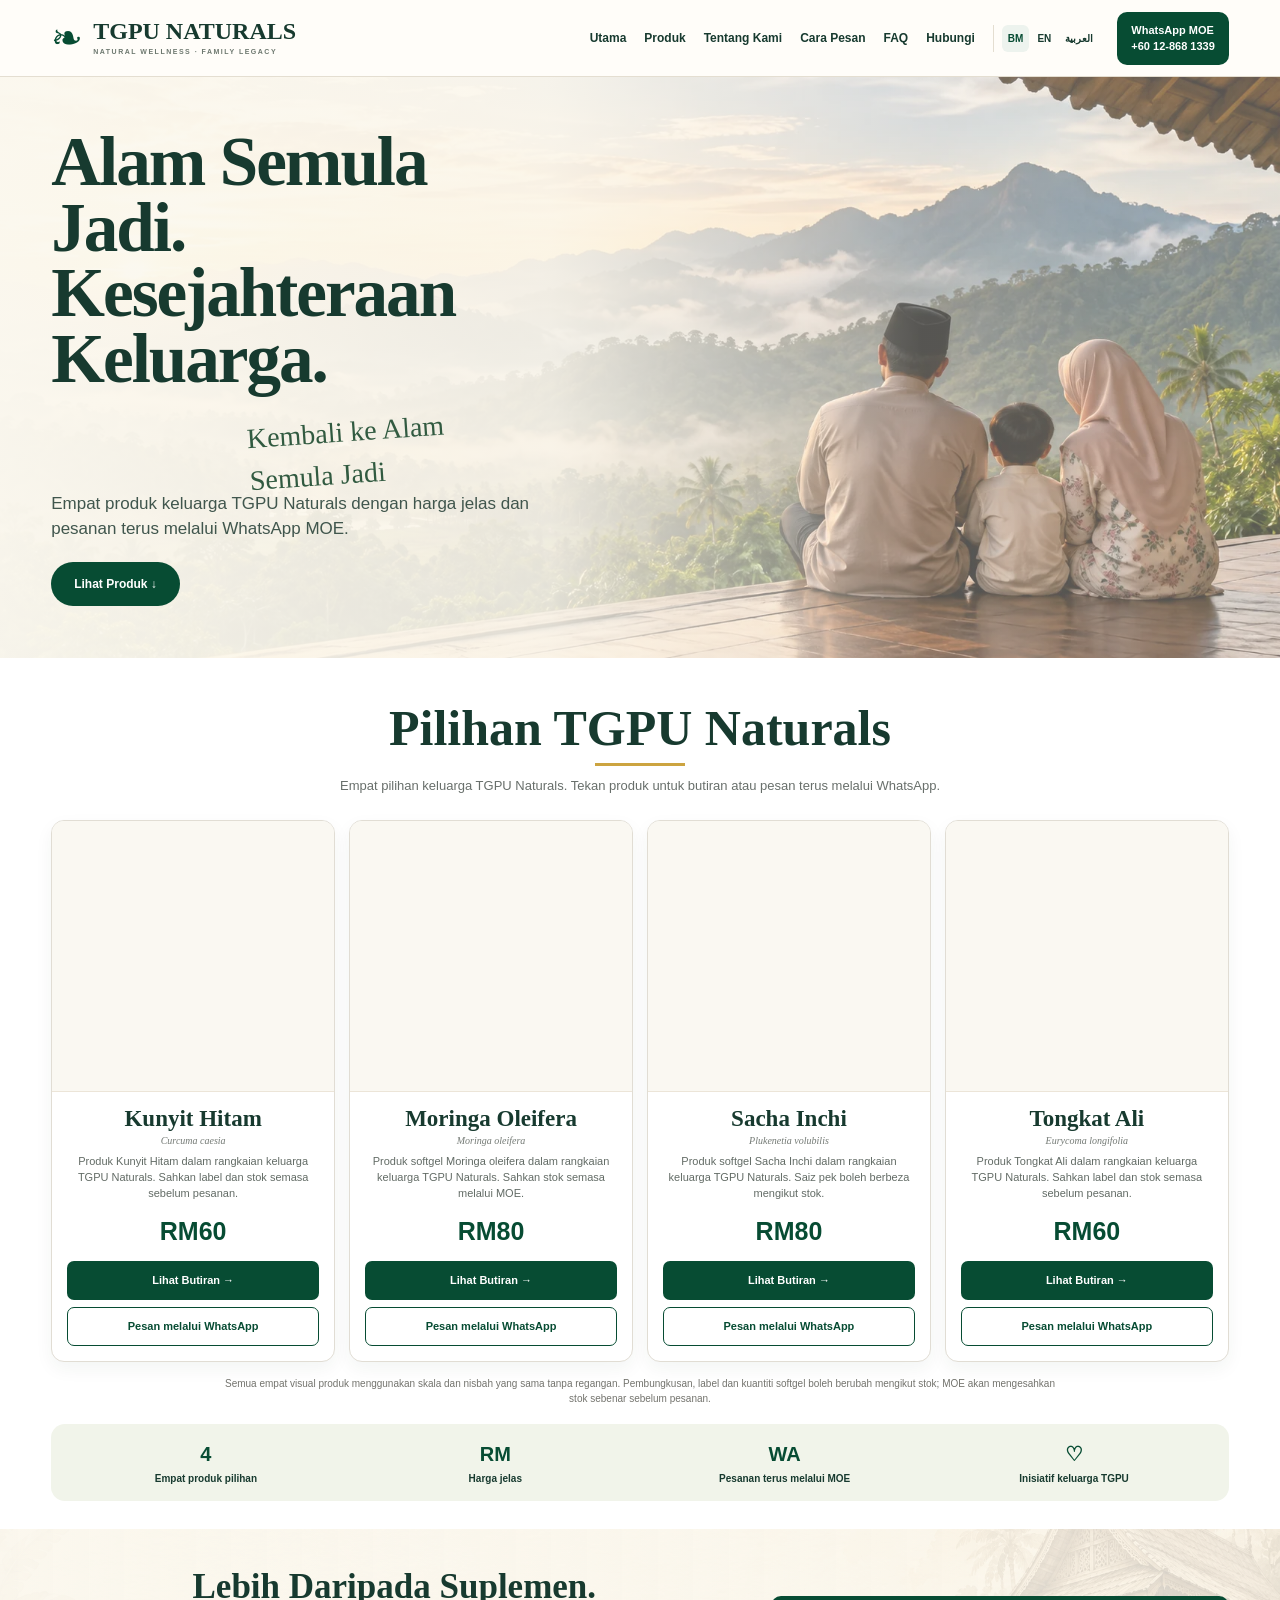
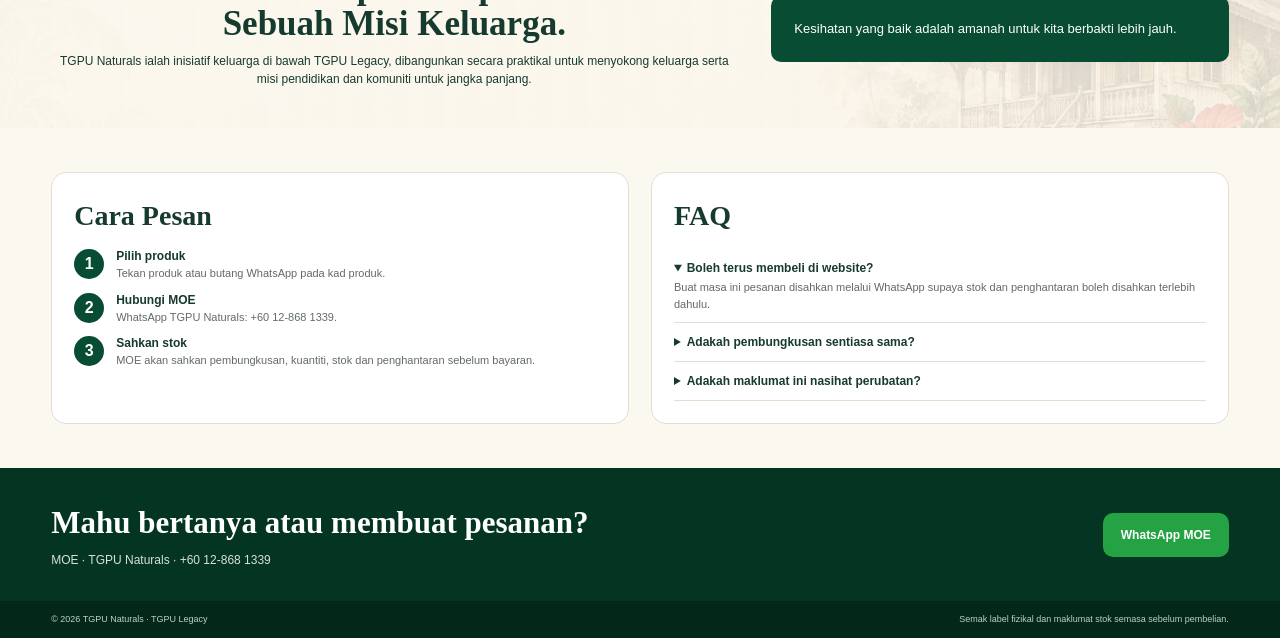
==== commit 75877a20: "Fix TGPU Naturals product alignment and standardized branding" ====
--- a/wellness/index.html
+++ b/wellness/index.html
@@ -1,33 +1,44 @@
 <!doctype html>
 <html lang="ms" dir="ltr">
 <head>
-<meta charset="utf-8"><meta name="viewport" content="width=device-width,initial-scale=1">
+<meta charset="utf-8">
+<meta name="viewport" content="width=device-width,initial-scale=1">
 <title>TGPU Naturals Malaysia | Kunyit Hitam, Moringa, Sacha Inchi & Tongkat Ali</title>
-<meta name="description" content="TGPU Naturals Malaysia — Kunyit Hitam RM60, Moringa Oleifera RM80, Sacha Inchi RM80 dan Tongkat Ali RM60. Pesan terus melalui WhatsApp MOE.">
-<meta name="robots" content="index,follow,max-image-preview:large,max-snippet:-1"><meta name="theme-color" content="#0d4d35">
-<link rel="canonical" href="https://tgpu.my/wellness/"><link rel="alternate" hreflang="ms-MY" href="https://tgpu.my/wellness/?lang=ms"><link rel="alternate" hreflang="en" href="https://tgpu.my/wellness/?lang=en"><link rel="alternate" hreflang="ar" href="https://tgpu.my/wellness/?lang=ar"><link rel="alternate" hreflang="x-default" href="https://tgpu.my/wellness/">
-<meta property="og:type" content="website"><meta property="og:url" content="https://tgpu.my/wellness/"><meta property="og:title" content="TGPU Naturals Malaysia | Family Wellness"><meta property="og:description" content="Empat produk TGPU Naturals dengan harga jelas dan pesanan WhatsApp terus melalui MOE."><meta property="og:image" content="https://tgpu.my/wellness/assets/tgpu-naturals-approved-collection.png">
+<meta name="description" content="TGPU Naturals Malaysia — Kunyit Hitam RM60, Moringa Oleifera RM80, Sacha Inchi RM80 dan Tongkat Ali RM60. Pertanyaan dan pesanan melalui WhatsApp MOE.">
+<meta name="robots" content="index,follow,max-image-preview:large,max-snippet:-1">
+<meta name="theme-color" content="#0b4d34">
+<link rel="canonical" href="https://tgpu.my/wellness/">
+<link rel="alternate" hreflang="ms-MY" href="https://tgpu.my/wellness/?lang=ms">
+<link rel="alternate" hreflang="en" href="https://tgpu.my/wellness/?lang=en">
+<link rel="alternate" hreflang="ar" href="https://tgpu.my/wellness/?lang=ar">
+<link rel="alternate" hreflang="x-default" href="https://tgpu.my/wellness/">
+<meta property="og:type" content="website">
+<meta property="og:url" content="https://tgpu.my/wellness/">
+<meta property="og:title" content="TGPU Naturals Malaysia | Family Wellness">
+<meta property="og:description" content="Empat produk TGPU Naturals dengan harga jelas dan pesanan terus melalui WhatsApp MOE.">
+<meta property="og:image" content="https://tgpu.my/wellness/assets/family-hero.webp">
 <style>
-:root{--g:#0d4d35;--gd:#073223;--cream:#fbf8ef;--gold:#caa54b;--ink:#173a2f;--line:#e5dece}*{box-sizing:border-box}html{scroll-behavior:smooth}body{margin:0;background:var(--cream);color:var(--ink);font-family:Arial,Helvetica,sans-serif;line-height:1.5}a{text-decoration:none;color:inherit}img{display:block;max-width:100%}.shell{width:min(1180px,92%);margin:auto}h1,h2,h3,.brand strong{font-family:Georgia,'Times New Roman',serif}
-header{position:sticky;top:0;z-index:50;background:#fffdf9f5;border-bottom:1px solid var(--line);backdrop-filter:blur(10px)}.nav{min-height:76px;display:flex;align-items:center;gap:18px}.brand{display:flex;align-items:center;gap:10px}.brand .leaf{font-size:38px;color:var(--g)}.brand strong{display:block;font-size:24px}.brand small{display:block;font-size:7px;font-weight:800;letter-spacing:1.5px;color:#6d786f}.navlinks{margin-left:auto;display:flex;gap:18px;font-size:12px;font-weight:800}.langs{display:flex;gap:3px;border-left:1px solid var(--line);padding-left:8px}.langs a{padding:6px;font-size:10px;font-weight:900}.waTop{background:var(--g);color:#fff;padding:10px 14px;border-radius:10px;font-size:11px;font-weight:900;white-space:nowrap}
-.hero{background:linear-gradient(90deg,#fbf8eff8 0%,#fbf8efdc 42%,#fbf8ef56 72%),url('assets/family-hero.webp') center/cover}.heroGrid{min-height:485px;display:grid;grid-template-columns:46% 54%;align-items:center;gap:24px}.hero h1{font-size:clamp(50px,5.5vw,76px);line-height:.95;letter-spacing:-2px;margin:8px 0 14px}.hero p{font-size:17px;line-height:1.55;color:#40564d;max-width:540px}.script{font-family:cursive;font-size:28px;transform:rotate(-4deg);margin-left:47%;color:#315a40}.heroCta{display:inline-block;margin-top:16px;background:var(--g);color:#fff;padding:12px 22px;border-radius:999px;font-size:12px;font-weight:900}.heroVisual img{width:100%;max-height:380px;object-fit:contain;filter:drop-shadow(0 14px 17px #173a2f2b)}
-.shop{padding:42px 0 26px;background:#fff}.head{text-align:center;margin-bottom:24px}.head h2{font-size:46px;line-height:1;margin:0}.head h2:after{content:'';display:block;width:90px;height:3px;background:var(--gold);margin:10px auto}.head p{font-size:13px;color:#6a6f6b;margin:0}.grid{display:grid;grid-template-columns:repeat(4,minmax(0,1fr));gap:14px;align-items:stretch}.card{background:#fff;border:1px solid #e1ddd4;border-radius:12px;overflow:hidden;display:flex;flex-direction:column;min-width:0;box-shadow:0 7px 18px #173a2f0a;transition:.18s}.card:hover{transform:translateY(-3px);box-shadow:0 17px 34px #173a2f1c}.media{height:285px;background:#faf8f2;display:flex;align-items:center;justify-content:center;padding:16px;border-bottom:1px solid #ece5d8;overflow:hidden}.media img{width:auto!important;height:auto!important;max-width:100%!important;max-height:253px!important;object-fit:contain!important;object-position:center!important}.body{padding:15px;display:flex;flex-direction:column;flex:1;text-align:center}.body h3{font-size:23px;line-height:1.05;margin:0 0 4px}.bot{font-size:10px;font-style:italic;color:#7b7b74;margin-bottom:8px}.body p{font-size:11px;line-height:1.45;color:#626b65;margin:0 0 11px;min-height:48px}.price{font-size:24px;font-weight:900;color:var(--g);margin-top:auto;margin-bottom:10px}.btn{display:flex;align-items:center;justify-content:center;min-height:39px;border-radius:7px;font-size:11px;font-weight:900}.details{background:var(--g);color:#fff;margin-bottom:7px}.order{border:1px solid var(--g);color:var(--g);background:#fff}.note{text-align:center;font-size:10px;color:#73736d;max-width:850px;margin:14px auto 0}.trust{margin-top:17px;background:#f0f4e9;border-radius:14px;padding:14px;display:grid;grid-template-columns:repeat(4,1fr);gap:10px}.trust div{text-align:center;font-size:10px;font-weight:900}.trust b{display:block;font-size:20px;color:var(--g);margin-bottom:2px}
-.mission{padding:38px 0;background:linear-gradient(90deg,#fbf8eff5,#fbf8efdb 60%,#fbf8ef55),url('assets/heritage-story.webp') center/cover}.missionGrid{display:grid;grid-template-columns:1.2fr .8fr;gap:34px;align-items:center}.mission h2{text-align:center;font-size:34px;line-height:1.05;margin:0 0 10px}.mission p{text-align:center;font-size:12px;max-width:680px;margin:auto}.quote{background:var(--g);color:#fff;border-radius:10px;padding:23px;font-size:13px;line-height:1.55}
-.info{padding:44px 0}.infoGrid{display:grid;grid-template-columns:1fr 1fr;gap:22px}.box{background:#fff;border:1px solid var(--line);border-radius:15px;padding:22px}.box h2{font-size:28px;margin:0 0 12px}.step{display:grid;grid-template-columns:32px 1fr;gap:10px;margin:11px 0}.step b{width:30px;height:30px;border-radius:50%;display:grid;place-items:center;background:var(--g);color:#fff}.step h3{font:700 12px Arial;margin:0}.step p,.faq p{font-size:11px;color:#626b65;margin:2px 0 0}.faq details{border-bottom:1px solid var(--line);padding:10px 0}.faq summary{font-size:12px;font-weight:900;cursor:pointer}.contact{background:var(--gd);color:#fff;padding:32px 0}.contactRow{display:flex;justify-content:space-between;align-items:center;gap:20px}.contact h2{font-size:31px;margin:0 0 4px}.contact p{font-size:12px;color:#d5e2db;margin:0}.waBtn{background:#25a244;color:#fff;padding:13px 18px;border-radius:10px;font-size:12px;font-weight:900}.foot{background:#05271b;color:#c0d0c8;padding:12px 0;font-size:9px}.footRow{display:flex;justify-content:space-between;gap:18px}.float{display:none;position:fixed;right:16px;bottom:16px;background:#25a244;color:#fff;padding:12px 15px;border-radius:999px;font-size:11px;font-weight:900;box-shadow:0 8px 22px #0004}
-@media(max-width:980px){.navlinks{display:none}.langs{margin-left:auto}.heroGrid{grid-template-columns:1fr}.heroVisual{max-width:700px;margin:auto}.grid{grid-template-columns:repeat(2,1fr)}.missionGrid,.infoGrid{grid-template-columns:1fr}.trust{grid-template-columns:repeat(2,1fr)}.float{display:block}}@media(max-width:600px){.shell{width:92%}.brand strong{font-size:19px}.brand small{font-size:6px}.waTop{display:none}.heroGrid{min-height:auto}.hero h1{font-size:48px}.script{margin-left:30%;font-size:22px}.grid{grid-template-columns:1fr}.media{height:300px}.media img{max-height:265px!important}.trust{grid-template-columns:1fr}.head h2{font-size:38px}.contactRow,.footRow{flex-direction:column;align-items:flex-start}}
+:root{--green:#074c33;--green2:#043522;--cream:#fbf8ef;--gold:#cca440;--ink:#173a2f;--muted:#657069;--line:#e4ded1;--white:#fff}*{box-sizing:border-box}html{scroll-behavior:smooth}body{margin:0;background:var(--cream);color:var(--ink);font-family:Arial,Helvetica,sans-serif;line-height:1.5}a{text-decoration:none;color:inherit}.shell{width:min(1180px,92%);margin:auto}h1,h2,h3,.brand strong{font-family:Georgia,'Times New Roman',serif}header{position:sticky;top:0;z-index:50;background:rgba(255,253,249,.97);border-bottom:1px solid var(--line);backdrop-filter:blur(10px)}.nav{min-height:76px;display:flex;align-items:center;gap:18px}.brand{display:flex;align-items:center;gap:10px;min-width:230px}.leaf{font-size:38px;color:var(--green)}.brand strong{display:block;font-size:24px;line-height:1}.brand small{display:block;font-size:7px;font-weight:800;letter-spacing:1.5px;color:#6d786f;margin-top:4px}.navlinks{margin-left:auto;display:flex;gap:18px;font-size:12px;font-weight:800}.navlinks a:hover{color:#a47a21}.langs{display:flex;gap:2px;border-left:1px solid var(--line);padding-left:8px}.langs a{padding:6px;font-size:10px;font-weight:900;border-radius:6px}.langs a.active{background:#edf3ee;color:var(--green)}.waTop{background:var(--green);color:#fff;padding:10px 14px;border-radius:10px;font-size:11px;font-weight:900;white-space:nowrap}.hero{background:linear-gradient(90deg,rgba(251,248,239,.98) 0%,rgba(251,248,239,.88) 43%,rgba(251,248,239,.34) 72%),url('assets/family-hero.webp') center/cover;overflow:hidden}.heroGrid{min-height:485px;display:grid;grid-template-columns:44% 56%;align-items:center;gap:24px}.heroCopy{padding:52px 0}.hero h1{font-size:clamp(48px,5.4vw,75px);line-height:.95;letter-spacing:-2px;margin:0 0 15px}.hero p{font-size:17px;max-width:520px;color:#40564d;margin:0}.script{font-family:cursive;font-size:28px;transform:rotate(-4deg);margin:14px 0 0 38%;color:#315a40}.heroCta{display:inline-block;margin-top:20px;background:var(--green);color:#fff;padding:13px 23px;border-radius:999px;font-size:12px;font-weight:900}.heroVisual{align-self:center;padding:25px 0}.heroVisual img{display:block;width:100%;height:auto;object-fit:contain;filter:drop-shadow(0 16px 18px rgba(23,58,47,.18))}.shop{padding:45px 0 28px;background:#fff}.head{text-align:center;margin-bottom:25px}.head h2{font-size:clamp(38px,4vw,50px);line-height:1;margin:0}.head h2:after{content:'';display:block;width:90px;height:3px;background:var(--gold);margin:10px auto}.head p{font-size:13px;color:#686f6b;margin:0 auto;max-width:720px}.grid{display:grid;grid-template-columns:repeat(4,minmax(0,1fr));gap:14px;align-items:stretch}.card{background:#fff;border:1px solid #e1ddd4;border-radius:13px;overflow:hidden;display:flex;flex-direction:column;min-width:0;box-shadow:0 7px 18px rgba(23,58,47,.05);transition:.18s}.card:hover{transform:translateY(-4px);box-shadow:0 17px 34px rgba(23,58,47,.13)}.media{display:block;aspect-ratio:260/250;background:#faf8f2;border-bottom:1px solid #ece5d8;overflow:hidden}.productArt{display:block;width:100%;height:100%;background-image:url('assets/tgpu-products-sprite.svg?v=20260912j');background-repeat:no-repeat;background-size:400% 100%;background-color:#faf8f2}.artK{background-position:0 0}.artM{background-position:33.333% 0}.artS{background-position:66.667% 0}.artT{background-position:100% 0}.body{padding:15px;display:flex;flex-direction:column;flex:1;text-align:center}.body h3{font-size:23px;line-height:1.05;margin:0 0 4px}.bot{font:italic 10px Georgia,serif;color:#747a75;margin-bottom:8px}.body p{font-size:11px;line-height:1.45;color:#626b65;margin:0 0 11px;min-height:48px}.price{font-size:25px;font-weight:900;color:var(--green);margin-top:auto;margin-bottom:10px}.btn{display:flex;align-items:center;justify-content:center;min-height:39px;border-radius:7px;font-size:11px;font-weight:900}.details{background:var(--green);color:#fff;margin-bottom:7px}.order{border:1px solid var(--green);color:var(--green);background:#fff}.note{text-align:center;font-size:10px;color:#73736d;max-width:850px;margin:14px auto 0}.trust{margin-top:18px;background:#f1f4ea;border-radius:14px;padding:15px;display:grid;grid-template-columns:repeat(4,1fr);gap:10px}.trust div{text-align:center;font-size:10px;font-weight:900}.trust b{display:block;font-size:20px;color:var(--green);margin-bottom:2px}.mission{padding:40px 0;background:linear-gradient(90deg,rgba(251,248,239,.96),rgba(251,248,239,.82)),url('assets/heritage-story.webp') center/cover}.missionGrid{display:grid;grid-template-columns:1.2fr .8fr;gap:34px;align-items:center}.mission h2{text-align:center;font-size:35px;line-height:1.05;margin:0 0 10px}.mission p{text-align:center;font-size:12px;max-width:680px;margin:auto}.quote{background:var(--green);color:#fff;border-radius:10px;padding:23px;font-size:13px;line-height:1.55}.info{padding:44px 0}.infoGrid{display:grid;grid-template-columns:1fr 1fr;gap:22px}.box{background:#fff;border:1px solid var(--line);border-radius:15px;padding:22px}.box h2{font-size:28px;margin:0 0 12px}.step{display:grid;grid-template-columns:32px 1fr;gap:10px;margin:11px 0}.step b{width:30px;height:30px;border-radius:50%;display:grid;place-items:center;background:var(--green);color:#fff}.step h3{font:700 12px Arial;margin:0}.step p,.faq p{font-size:11px;color:#626b65;margin:2px 0 0}.faq details{border-bottom:1px solid var(--line);padding:10px 0}.faq summary{font-size:12px;font-weight:900;cursor:pointer}.contact{background:var(--green2);color:#fff;padding:32px 0}.contactRow{display:flex;justify-content:space-between;align-items:center;gap:20px}.contact h2{font-size:31px;margin:0 0 4px}.contact p{font-size:12px;color:#d5e2db;margin:0}.waBtn{background:#25a244;color:#fff;padding:13px 18px;border-radius:10px;font-size:12px;font-weight:900}.foot{background:#032719;color:#c0d0c8;padding:12px 0;font-size:9px}.footRow{display:flex;justify-content:space-between;gap:18px}.float{display:none;position:fixed;right:16px;bottom:16px;background:#25a244;color:#fff;padding:12px 15px;border-radius:999px;font-size:11px;font-weight:900;box-shadow:0 8px 22px #0004;z-index:80}[dir=rtl] .navlinks{margin-left:0;margin-right:auto}[dir=rtl] .langs{border-left:0;border-right:1px solid var(--line);padding-left:0;padding-right:8px}[dir=rtl] .script{margin-left:0;margin-right:38%;transform:rotate(4deg)}@media(max-width:980px){.navlinks{display:none}.langs{margin-left:auto}.heroGrid{grid-template-columns:1fr}.heroCopy{padding-bottom:0}.heroVisual{max-width:800px;margin:auto}.grid{grid-template-columns:repeat(2,1fr)}.missionGrid,.infoGrid{grid-template-columns:1fr}.trust{grid-template-columns:repeat(2,1fr)}.float{display:block}}@media(max-width:600px){.shell{width:92%}.brand{min-width:0}.brand strong{font-size:18px}.brand small{font-size:6px}.waTop{display:none}.heroGrid{min-height:auto}.hero h1{font-size:47px}.script{font-size:22px;margin-left:27%}.grid{grid-template-columns:1fr}.trust{grid-template-columns:1fr}.head h2{font-size:37px}.contactRow,.footRow{flex-direction:column;align-items:flex-start}}
 </style>
 <script type="application/ld+json">{"@context":"https://schema.org","@type":"Organization","name":"TGPU Naturals","url":"https://tgpu.my/wellness/","contactPoint":{"@type":"ContactPoint","telephone":"+60-12-868-1339","contactType":"sales","availableLanguage":["Malay","English","Arabic"]}}</script>
 <script type="application/ld+json">{"@context":"https://schema.org","@type":"ItemList","name":"TGPU Naturals Products","numberOfItems":4,"itemListElement":[{"@type":"ListItem","position":1,"url":"https://tgpu.my/wellness/kunyit-hitam/","item":{"@type":"Product","name":"Kunyit Hitam Softgel","offers":{"@type":"Offer","priceCurrency":"MYR","price":"60"}}},{"@type":"ListItem","position":2,"url":"https://tgpu.my/wellness/moringa/","item":{"@type":"Product","name":"Moringa Oleifera Softgel","offers":{"@type":"Offer","priceCurrency":"MYR","price":"80"}}},{"@type":"ListItem","position":3,"url":"https://tgpu.my/wellness/sacha-inchi/","item":{"@type":"Product","name":"Sacha Inchi Oil Softgel","offers":{"@type":"Offer","priceCurrency":"MYR","price":"80"}}},{"@type":"ListItem","position":4,"url":"https://tgpu.my/wellness/tongkat-ali/","item":{"@type":"Product","name":"Tongkat Ali Softgel","offers":{"@type":"Offer","priceCurrency":"MYR","price":"60"}}}]}</script>
-</head><body>
-<header><div class="shell nav"><a class="brand" href="./"><span class="leaf">❧</span><span><strong>TGPU NATURALS</strong><small>NATURAL WELLNESS · FAMILY LEGACY</small></span></a><nav class="navlinks"><a href="#home">Home</a><a href="#products">Our Products</a><a href="#about">About Us</a><a href="#order">How to Order</a><a href="#faq">FAQ</a><a href="#contact">Contact</a></nav><div class="langs"><a href="?lang=ms">BM</a><a href="?lang=en">EN</a><a href="?lang=ar">العربية</a></div><a class="waTop" href="https://wa.me/60128681339?text=Assalamualaikum%20MOE%2C%20saya%20ingin%20bertanya%20tentang%20TGPU%20Naturals." target="_blank" rel="noopener">WhatsApp MOE<br>+60 12-868 1339</a></div></header>
-<main><section class="hero" id="home"><div class="shell heroGrid"><div><h1>Pure Nature.<br>Family Wellness.</h1><div class="script">Kembali ke Alam<br>Semula Jadi</div><p>Empat produk keluarga TGPU Naturals dengan harga jelas dan pesanan terus melalui WhatsApp MOE.</p><a class="heroCta" href="#products">Explore Our Products ↓</a></div><div class="heroVisual"><img src="assets/tgpu-naturals-approved-collection.png?v=20260912g" alt="TGPU Naturals four product collection"></div></div></section>
-<section class="shop" id="products"><div class="shell"><div class="head"><h2>Our Natural Supplements</h2><p>Empat pilihan keluarga TGPU Naturals. Tekan produk untuk butiran atau pesan terus melalui WhatsApp.</p></div><div class="grid">
-<article class="card"><a href="kunyit-hitam/" class="media"><img src="assets/kunyit.webp?v=20260912g" alt="Kunyit Hitam TGPU Naturals"></a><div class="body"><h3>Kunyit Hitam</h3><div class="bot">Curcuma caesia</div><p>Produk Kunyit Hitam dalam rangkaian keluarga TGPU Naturals. Sahkan label dan stok semasa sebelum pesanan.</p><div class="price">RM60</div><a class="btn details" href="kunyit-hitam/">View Details →</a><a class="btn order" href="https://wa.me/60128681339?text=Assalamualaikum%20MOE%2C%20saya%20berminat%20dengan%20Kunyit%20Hitam%20RM60." target="_blank" rel="noopener">Order via WhatsApp</a></div></article>
-<article class="card"><a href="moringa/" class="media"><img src="assets/moringa-actual.webp?v=20260912g" alt="Moringa Oleifera TGPU Naturals"></a><div class="body"><h3>Moringa Oleifera</h3><div class="bot">Moringa oleifera</div><p>Produk softgel Moringa oleifera dalam rangkaian keluarga TGPU Naturals. Sahkan stok semasa melalui MOE.</p><div class="price">RM80</div><a class="btn details" href="moringa/">View Details →</a><a class="btn order" href="https://wa.me/60128681339?text=Assalamualaikum%20MOE%2C%20saya%20berminat%20dengan%20Moringa%20Oleifera%20RM80." target="_blank" rel="noopener">Order via WhatsApp</a></div></article>
-<article class="card"><a href="sacha-inchi/" class="media"><img src="assets/sacha-inchi.webp?v=20260912g" alt="Sacha Inchi TGPU Naturals"></a><div class="body"><h3>Sacha Inchi</h3><div class="bot">Plukenetia volubilis</div><p>Produk softgel Sacha Inchi dalam rangkaian keluarga TGPU Naturals. Saiz pek boleh berbeza mengikut stok.</p><div class="price">RM80</div><a class="btn details" href="sacha-inchi/">View Details →</a><a class="btn order" href="https://wa.me/60128681339?text=Assalamualaikum%20MOE%2C%20saya%20berminat%20dengan%20Sacha%20Inchi%20RM80." target="_blank" rel="noopener">Order via WhatsApp</a></div></article>
-<article class="card"><a href="tongkat-ali/" class="media"><img src="assets/tongkat.webp?v=20260912g" alt="Tongkat Ali TGPU Naturals"></a><div class="body"><h3>Tongkat Ali</h3><div class="bot">Eurycoma longifolia</div><p>Produk Tongkat Ali dalam rangkaian keluarga TGPU Naturals. Sahkan label dan stok semasa sebelum pesanan.</p><div class="price">RM60</div><a class="btn details" href="tongkat-ali/">View Details →</a><a class="btn order" href="https://wa.me/60128681339?text=Assalamualaikum%20MOE%2C%20saya%20berminat%20dengan%20Tongkat%20Ali%20RM60." target="_blank" rel="noopener">Order via WhatsApp</a></div></article>
-</div><p class="note">Gambar dipaparkan secara berkadar tanpa regangan. Pembungkusan, label dan kuantiti softgel boleh berubah mengikut stok; MOE akan mengesahkan stok sebenar sebelum pesanan.</p><div class="trust"><div><b>4</b>Empat produk pilihan</div><div><b>RM</b>Harga jelas</div><div><b>WA</b>Pesanan terus melalui MOE</div><div><b>♡</b>Inisiatif keluarga TGPU</div></div></div></section>
-<section class="mission" id="about"><div class="shell missionGrid"><div><h2>More Than Supplements.<br>A Family Mission.</h2><p>TGPU Naturals ialah inisiatif keluarga di bawah TGPU Legacy, dibangunkan secara praktikal untuk menyokong keluarga serta misi pendidikan dan komuniti untuk jangka panjang.</p></div><div class="quote">Kesihatan yang baik adalah amanah untuk kita berbakti lebih jauh.</div></div></section>
-<section class="info"><div class="shell infoGrid"><article class="box" id="order"><h2>How to Order</h2><div class="step"><b>1</b><div><h3>Pilih produk</h3><p>Tekan produk atau butang WhatsApp pada kad produk.</p></div></div><div class="step"><b>2</b><div><h3>Hubungi MOE</h3><p>WhatsApp TGPU Naturals: +60 12-868 1339.</p></div></div><div class="step"><b>3</b><div><h3>Sahkan stok</h3><p>MOE akan sahkan pembungkusan, kuantiti, stok dan penghantaran sebelum bayaran.</p></div></div></article><article class="box faq" id="faq"><h2>FAQ</h2><details open><summary>Boleh terus membeli di website?</summary><p>Buat masa ini pesanan disahkan melalui WhatsApp supaya stok dan penghantaran boleh disahkan terlebih dahulu.</p></details><details><summary>Adakah pembungkusan sentiasa sama?</summary><p>Tidak semestinya. Label, saiz pek dan kuantiti softgel boleh berubah mengikut stok pembekal.</p></details><details><summary>Adakah maklumat ini nasihat perubatan?</summary><p>Tidak. Maklumat laman bersifat umum dan tidak menggantikan nasihat profesional kesihatan.</p></details></article></div></section>
-<section class="contact" id="contact"><div class="shell contactRow"><div><h2>Ready to ask or order?</h2><p>MOE · TGPU Naturals · +60 12-868 1339</p></div><a class="waBtn" href="https://wa.me/60128681339?text=Assalamualaikum%20MOE%2C%20saya%20ingin%20bertanya%20tentang%20TGPU%20Naturals." target="_blank" rel="noopener">WhatsApp MOE</a></div></section></main>
-<footer class="foot"><div class="shell footRow"><span>© 2026 TGPU Naturals · TGPU Legacy</span><span>Semak label fizikal dan maklumat stok semasa sebelum pembelian.</span></div></footer><a class="float" href="https://wa.me/60128681339" target="_blank" rel="noopener">WhatsApp MOE</a></body></html>+</head>
+<body>
+<header><div class="shell nav"><a class="brand" href="./"><span class="leaf">❧</span><span><strong>TGPU NATURALS</strong><small>NATURAL WELLNESS · FAMILY LEGACY</small></span></a><nav class="navlinks"><a href="#home" data-t="home">Home</a><a href="#products" data-t="products">Our Products</a><a href="#about" data-t="about">About Us</a><a href="#order" data-t="how">How to Order</a><a href="#faq">FAQ</a><a href="#contact" data-t="contact">Contact</a></nav><div class="langs"><a data-lang="ms" href="?lang=ms">BM</a><a data-lang="en" href="?lang=en">EN</a><a data-lang="ar" href="?lang=ar">العربية</a></div><a class="waTop" href="https://wa.me/60128681339?text=Assalamualaikum%20MOE%2C%20saya%20ingin%20bertanya%20tentang%20TGPU%20Naturals." target="_blank" rel="noopener">WhatsApp MOE<br>+60 12-868 1339</a></div></header>
+<main>
+<section class="hero" id="home"><div class="shell heroGrid"><div class="heroCopy"><h1 data-t="hero">Pure Nature.<br>Family Wellness.</h1><div class="script" data-t="script">Kembali ke Alam<br>Semula Jadi</div><p data-t="heroText">Empat produk keluarga TGPU Naturals dengan harga jelas dan pesanan terus melalui WhatsApp MOE.</p><a class="heroCta" href="#products" data-t="explore">Explore Our Products ↓</a></div><div class="heroVisual"><img src="assets/tgpu-products-sprite.svg?v=20260912j" alt="TGPU Naturals Kunyit Hitam, Moringa Oleifera, Sacha Inchi and Tongkat Ali"></div></div></section>
+<section class="shop" id="products"><div class="shell"><div class="head"><h2 data-t="productTitle">Our Natural Supplements</h2><p data-t="productIntro">Empat pilihan keluarga TGPU Naturals. Tekan produk untuk butiran atau pesan terus melalui WhatsApp.</p></div><div class="grid">
+<article class="card"><a href="kunyit-hitam/" class="media" aria-label="Kunyit Hitam"><span class="productArt artK" role="img" aria-label="Kunyit Hitam TGPU Naturals"></span></a><div class="body"><h3>Kunyit Hitam</h3><div class="bot">Curcuma caesia</div><p data-t="kunyitDesc">Produk Kunyit Hitam dalam rangkaian keluarga TGPU Naturals. Sahkan label dan stok semasa sebelum pesanan.</p><div class="price">RM60</div><a class="btn details" href="kunyit-hitam/" data-t="view">View Details →</a><a class="btn order" href="https://wa.me/60128681339?text=Assalamualaikum%20MOE%2C%20saya%20berminat%20dengan%20Kunyit%20Hitam%20RM60." target="_blank" rel="noopener" data-t="orderWa">Order via WhatsApp</a></div></article>
+<article class="card"><a href="moringa/" class="media" aria-label="Moringa Oleifera"><span class="productArt artM" role="img" aria-label="Moringa Oleifera TGPU Naturals"></span></a><div class="body"><h3>Moringa Oleifera</h3><div class="bot">Moringa oleifera</div><p data-t="moringaDesc">Produk softgel Moringa oleifera dalam rangkaian keluarga TGPU Naturals. Sahkan stok semasa melalui MOE.</p><div class="price">RM80</div><a class="btn details" href="moringa/" data-t="view">View Details →</a><a class="btn order" href="https://wa.me/60128681339?text=Assalamualaikum%20MOE%2C%20saya%20berminat%20dengan%20Moringa%20Oleifera%20RM80." target="_blank" rel="noopener" data-t="orderWa">Order via WhatsApp</a></div></article>
+<article class="card"><a href="sacha-inchi/" class="media" aria-label="Sacha Inchi"><span class="productArt artS" role="img" aria-label="Sacha Inchi TGPU Naturals"></span></a><div class="body"><h3>Sacha Inchi</h3><div class="bot">Plukenetia volubilis</div><p data-t="sachaDesc">Produk softgel Sacha Inchi dalam rangkaian keluarga TGPU Naturals. Saiz pek boleh berbeza mengikut stok.</p><div class="price">RM80</div><a class="btn details" href="sacha-inchi/" data-t="view">View Details →</a><a class="btn order" href="https://wa.me/60128681339?text=Assalamualaikum%20MOE%2C%20saya%20berminat%20dengan%20Sacha%20Inchi%20RM80." target="_blank" rel="noopener" data-t="orderWa">Order via WhatsApp</a></div></article>
+<article class="card"><a href="tongkat-ali/" class="media" aria-label="Tongkat Ali"><span class="productArt artT" role="img" aria-label="Tongkat Ali TGPU Naturals"></span></a><div class="body"><h3>Tongkat Ali</h3><div class="bot">Eurycoma longifolia</div><p data-t="tongkatDesc">Produk Tongkat Ali dalam rangkaian keluarga TGPU Naturals. Sahkan label dan stok semasa sebelum pesanan.</p><div class="price">RM60</div><a class="btn details" href="tongkat-ali/" data-t="view">View Details →</a><a class="btn order" href="https://wa.me/60128681339?text=Assalamualaikum%20MOE%2C%20saya%20berminat%20dengan%20Tongkat%20Ali%20RM60." target="_blank" rel="noopener" data-t="orderWa">Order via WhatsApp</a></div></article>
+</div><p class="note" data-t="note">Semua empat visual produk menggunakan skala dan nisbah yang sama tanpa regangan. Pembungkusan, label dan kuantiti softgel boleh berubah mengikut stok; MOE akan mengesahkan stok sebenar sebelum pesanan.</p><div class="trust"><div><b>4</b><span data-t="trust1">Empat produk pilihan</span></div><div><b>RM</b><span data-t="trust2">Harga jelas</span></div><div><b>WA</b><span data-t="trust3">Pesanan terus melalui MOE</span></div><div><b>♡</b><span data-t="trust4">Inisiatif keluarga TGPU</span></div></div></div></section>
+<section class="mission" id="about"><div class="shell missionGrid"><div><h2 data-t="missionTitle">More Than Supplements.<br>A Family Mission.</h2><p data-t="missionText">TGPU Naturals ialah inisiatif keluarga di bawah TGPU Legacy, dibangunkan secara praktikal untuk menyokong keluarga serta misi pendidikan dan komuniti untuk jangka panjang.</p></div><div class="quote" data-t="quote">Kesihatan yang baik adalah amanah untuk kita berbakti lebih jauh.</div></div></section>
+<section class="info"><div class="shell infoGrid"><article class="box" id="order"><h2 data-t="how">How to Order</h2><div class="step"><b>1</b><div><h3 data-t="step1h">Pilih produk</h3><p data-t="step1p">Tekan produk atau butang WhatsApp pada kad produk.</p></div></div><div class="step"><b>2</b><div><h3 data-t="step2h">Hubungi MOE</h3><p>WhatsApp TGPU Naturals: +60 12-868 1339.</p></div></div><div class="step"><b>3</b><div><h3 data-t="step3h">Sahkan stok</h3><p data-t="step3p">MOE akan sahkan pembungkusan, kuantiti, stok dan penghantaran sebelum bayaran.</p></div></div></article><article class="box faq" id="faq"><h2>FAQ</h2><details open><summary data-t="faq1q">Boleh terus membeli di website?</summary><p data-t="faq1a">Buat masa ini pesanan disahkan melalui WhatsApp supaya stok dan penghantaran boleh disahkan terlebih dahulu.</p></details><details><summary data-t="faq2q">Adakah pembungkusan sentiasa sama?</summary><p data-t="faq2a">Tidak semestinya. Label, saiz pek dan kuantiti softgel boleh berubah mengikut stok pembekal.</p></details><details><summary data-t="faq3q">Adakah maklumat ini nasihat perubatan?</summary><p data-t="faq3a">Tidak. Maklumat laman bersifat umum dan tidak menggantikan nasihat profesional kesihatan.</p></details></article></div></section>
+<section class="contact" id="contact"><div class="shell contactRow"><div><h2 data-t="contactTitle">Ready to ask or order?</h2><p>MOE · TGPU Naturals · +60 12-868 1339</p></div><a class="waBtn" href="https://wa.me/60128681339?text=Assalamualaikum%20MOE%2C%20saya%20ingin%20bertanya%20tentang%20TGPU%20Naturals." target="_blank" rel="noopener">WhatsApp MOE</a></div></section>
+</main><footer class="foot"><div class="shell footRow"><span>© 2026 TGPU Naturals · TGPU Legacy</span><span data-t="footer">Semak label fizikal dan maklumat stok semasa sebelum pembelian.</span></div></footer><a class="float" href="https://wa.me/60128681339" target="_blank" rel="noopener">WhatsApp MOE</a>
+<script>
+const copy={ms:{home:'Utama',products:'Produk',about:'Tentang Kami',how:'Cara Pesan',contact:'Hubungi',hero:'Alam Semula Jadi.<br>Kesejahteraan Keluarga.',script:'Kembali ke Alam<br>Semula Jadi',heroText:'Empat produk keluarga TGPU Naturals dengan harga jelas dan pesanan terus melalui WhatsApp MOE.',explore:'Lihat Produk ↓',productTitle:'Pilihan TGPU Naturals',productIntro:'Empat pilihan keluarga TGPU Naturals. Tekan produk untuk butiran atau pesan terus melalui WhatsApp.',view:'Lihat Butiran →',orderWa:'Pesan melalui WhatsApp',kunyitDesc:'Produk Kunyit Hitam dalam rangkaian keluarga TGPU Naturals. Sahkan label dan stok semasa sebelum pesanan.',moringaDesc:'Produk softgel Moringa oleifera dalam rangkaian keluarga TGPU Naturals. Sahkan stok semasa melalui MOE.',sachaDesc:'Produk softgel Sacha Inchi dalam rangkaian keluarga TGPU Naturals. Saiz pek boleh berbeza mengikut stok.',tongkatDesc:'Produk Tongkat Ali dalam rangkaian keluarga TGPU Naturals. Sahkan label dan stok semasa sebelum pesanan.',note:'Semua empat visual produk menggunakan skala dan nisbah yang sama tanpa regangan. Pembungkusan, label dan kuantiti softgel boleh berubah mengikut stok; MOE akan mengesahkan stok sebenar sebelum pesanan.',trust1:'Empat produk pilihan',trust2:'Harga jelas',trust3:'Pesanan terus melalui MOE',trust4:'Inisiatif keluarga TGPU',missionTitle:'Lebih Daripada Suplemen.<br>Sebuah Misi Keluarga.',missionText:'TGPU Naturals ialah inisiatif keluarga di bawah TGPU Legacy, dibangunkan secara praktikal untuk menyokong keluarga serta misi pendidikan dan komuniti untuk jangka panjang.',quote:'Kesihatan yang baik adalah amanah untuk kita berbakti lebih jauh.',step1h:'Pilih produk',step1p:'Tekan produk atau butang WhatsApp pada kad produk.',step2h:'Hubungi MOE',step3h:'Sahkan stok',step3p:'MOE akan sahkan pembungkusan, kuantiti, stok dan penghantaran sebelum bayaran.',faq1q:'Boleh terus membeli di website?',faq1a:'Buat masa ini pesanan disahkan melalui WhatsApp supaya stok dan penghantaran boleh disahkan terlebih dahulu.',faq2q:'Adakah pembungkusan sentiasa sama?',faq2a:'Tidak semestinya. Label, saiz pek dan kuantiti softgel boleh berubah mengikut stok pembekal.',faq3q:'Adakah maklumat ini nasihat perubatan?',faq3a:'Tidak. Maklumat laman bersifat umum dan tidak menggantikan nasihat profesional kesihatan.',contactTitle:'Mahu bertanya atau membuat pesanan?',footer:'Semak label fizikal dan maklumat stok semasa sebelum pembelian.'},en:{home:'Home',products:'Our Products',about:'About Us',how:'How to Order',contact:'Contact',hero:'Pure Nature.<br>Family Wellness.',script:'Back to Nature<br>Naturally',heroText:'Four TGPU Naturals family products with clear prices and direct ordering through WhatsApp MOE.',explore:'Explore Our Products ↓',productTitle:'Our Natural Supplements',productIntro:'Four TGPU Naturals products with clear pricing. Open a product for details or order directly through WhatsApp.',view:'View Details →',orderWa:'Order via WhatsApp',kunyitDesc:'Kunyit Hitam in the TGPU Naturals family range. Confirm the current physical label and stock before ordering.',moringaDesc:'Moringa oleifera softgel in the TGPU Naturals family range. Confirm current stock with MOE.',sachaDesc:'Sacha Inchi softgel in the TGPU Naturals family range. Pack size may vary by current stock.',tongkatDesc:'Tongkat Ali in the TGPU Naturals family range. Confirm the current physical label and stock before ordering.',note:'All four product visuals use the same scale and aspect ratio without stretching. Packaging, labels and softgel quantity may vary by stock; MOE confirms the actual stock before an order.',trust1:'Four selected products',trust2:'Clear pricing',trust3:'Direct ordering with MOE',trust4:'TGPU family initiative',missionTitle:'More Than Supplements.<br>A Family Mission.',missionText:'TGPU Naturals is a family initiative under TGPU Legacy, developed practically to support the family and its long-term education and community mission.',quote:'Good health is a trust that helps us contribute further.',step1h:'Choose a product',step1p:'Open a product or use the WhatsApp button on its card.',step2h:'Contact MOE',step3h:'Confirm stock',step3p:'MOE confirms packaging, quantity, stock and delivery before payment.',faq1q:'Can I buy directly on the website?',faq1a:'For now, orders are confirmed through WhatsApp so stock and delivery can be verified first.',faq2q:'Is the packaging always the same?',faq2a:'Not necessarily. Label, pack size and softgel quantity can change with supplier stock.',faq3q:'Is this medical advice?',faq3a:'No. Website information is general and does not replace professional healthcare advice.',contactTitle:'Ready to ask or order?',footer:'Check the physical label and current stock information before purchase.'},ar:{home:'الرئيسية',products:'المنتجات',about:'من نحن',how:'طريقة الطلب',contact:'تواصل معنا',hero:'من الطبيعة.<br>لعافية الأسرة.',script:'العودة إلى الطبيعة<br>ببساطة',heroText:'أربعة منتجات من TGPU Naturals بأسعار واضحة والطلب مباشرة عبر واتساب MOE.',explore:'استكشف المنتجات ↓',productTitle:'منتجات TGPU Naturals',productIntro:'أربعة منتجات بأسعار واضحة. افتح المنتج للتفاصيل أو اطلب مباشرة عبر واتساب.',view:'عرض التفاصيل ←',orderWa:'الطلب عبر واتساب',kunyitDesc:'منتج Kunyit Hitam ضمن مجموعة TGPU Naturals. يرجى تأكيد الملصق والمخزون الحالي قبل الطلب.',moringaDesc:'منتج Moringa oleifera ضمن مجموعة TGPU Naturals. يرجى تأكيد المخزون الحالي مع MOE.',sachaDesc:'منتج Sacha Inchi ضمن مجموعة TGPU Naturals. قد يختلف حجم العبوة حسب المخزون.',tongkatDesc:'منتج Tongkat Ali ضمن مجموعة TGPU Naturals. يرجى تأكيد الملصق والمخزون الحالي قبل الطلب.',note:'تُعرض صور المنتجات الأربعة بنفس المقياس والنسبة دون تمدد. قد تتغير العبوة والملصق وعدد الكبسولات حسب المخزون، ويؤكد MOE المخزون الفعلي قبل الطلب.',trust1:'أربعة منتجات مختارة',trust2:'أسعار واضحة',trust3:'طلب مباشر عبر MOE',trust4:'مبادرة عائلية',missionTitle:'أكثر من مجرد مكملات.<br>رسالة عائلية.',missionText:'TGPU Naturals مبادرة عائلية تحت TGPU Legacy لدعم الأسرة ورسالتها التعليمية والمجتمعية على المدى الطويل.',quote:'الصحة الجيدة أمانة تعيننا على مزيد من العطاء.',step1h:'اختر المنتج',step1p:'افتح المنتج أو استخدم زر واتساب في البطاقة.',step2h:'تواصل مع MOE',step3h:'تأكيد المخزون',step3p:'يؤكد MOE العبوة والكمية والمخزون والتوصيل قبل الدفع.',faq1q:'هل يمكن الشراء مباشرة من الموقع؟',faq1a:'حالياً يتم تأكيد الطلب عبر واتساب للتحقق من المخزون والتوصيل أولاً.',faq2q:'هل العبوة دائماً نفسها؟',faq2a:'ليس بالضرورة. قد تتغير العبوة والملصق وعدد الكبسولات حسب مخزون المورد.',faq3q:'هل هذه نصيحة طبية؟',faq3a:'لا. معلومات الموقع عامة ولا تغني عن استشارة المختص الصحي.',contactTitle:'هل ترغب في الاستفسار أو الطلب؟',footer:'يرجى التحقق من الملصق الفعلي ومعلومات المخزون الحالية قبل الشراء.'}};
+const p=new URLSearchParams(location.search);let lang=p.get('lang')||'ms';if(!copy[lang])lang='ms';document.documentElement.lang=lang;document.documentElement.dir=lang==='ar'?'rtl':'ltr';document.querySelectorAll('[data-t]').forEach(el=>{const k=el.dataset.t;if(copy[lang][k])el.innerHTML=copy[lang][k]});document.querySelectorAll('[data-lang]').forEach(a=>a.classList.toggle('active',a.dataset.lang===lang));
+</script>
+</body></html>
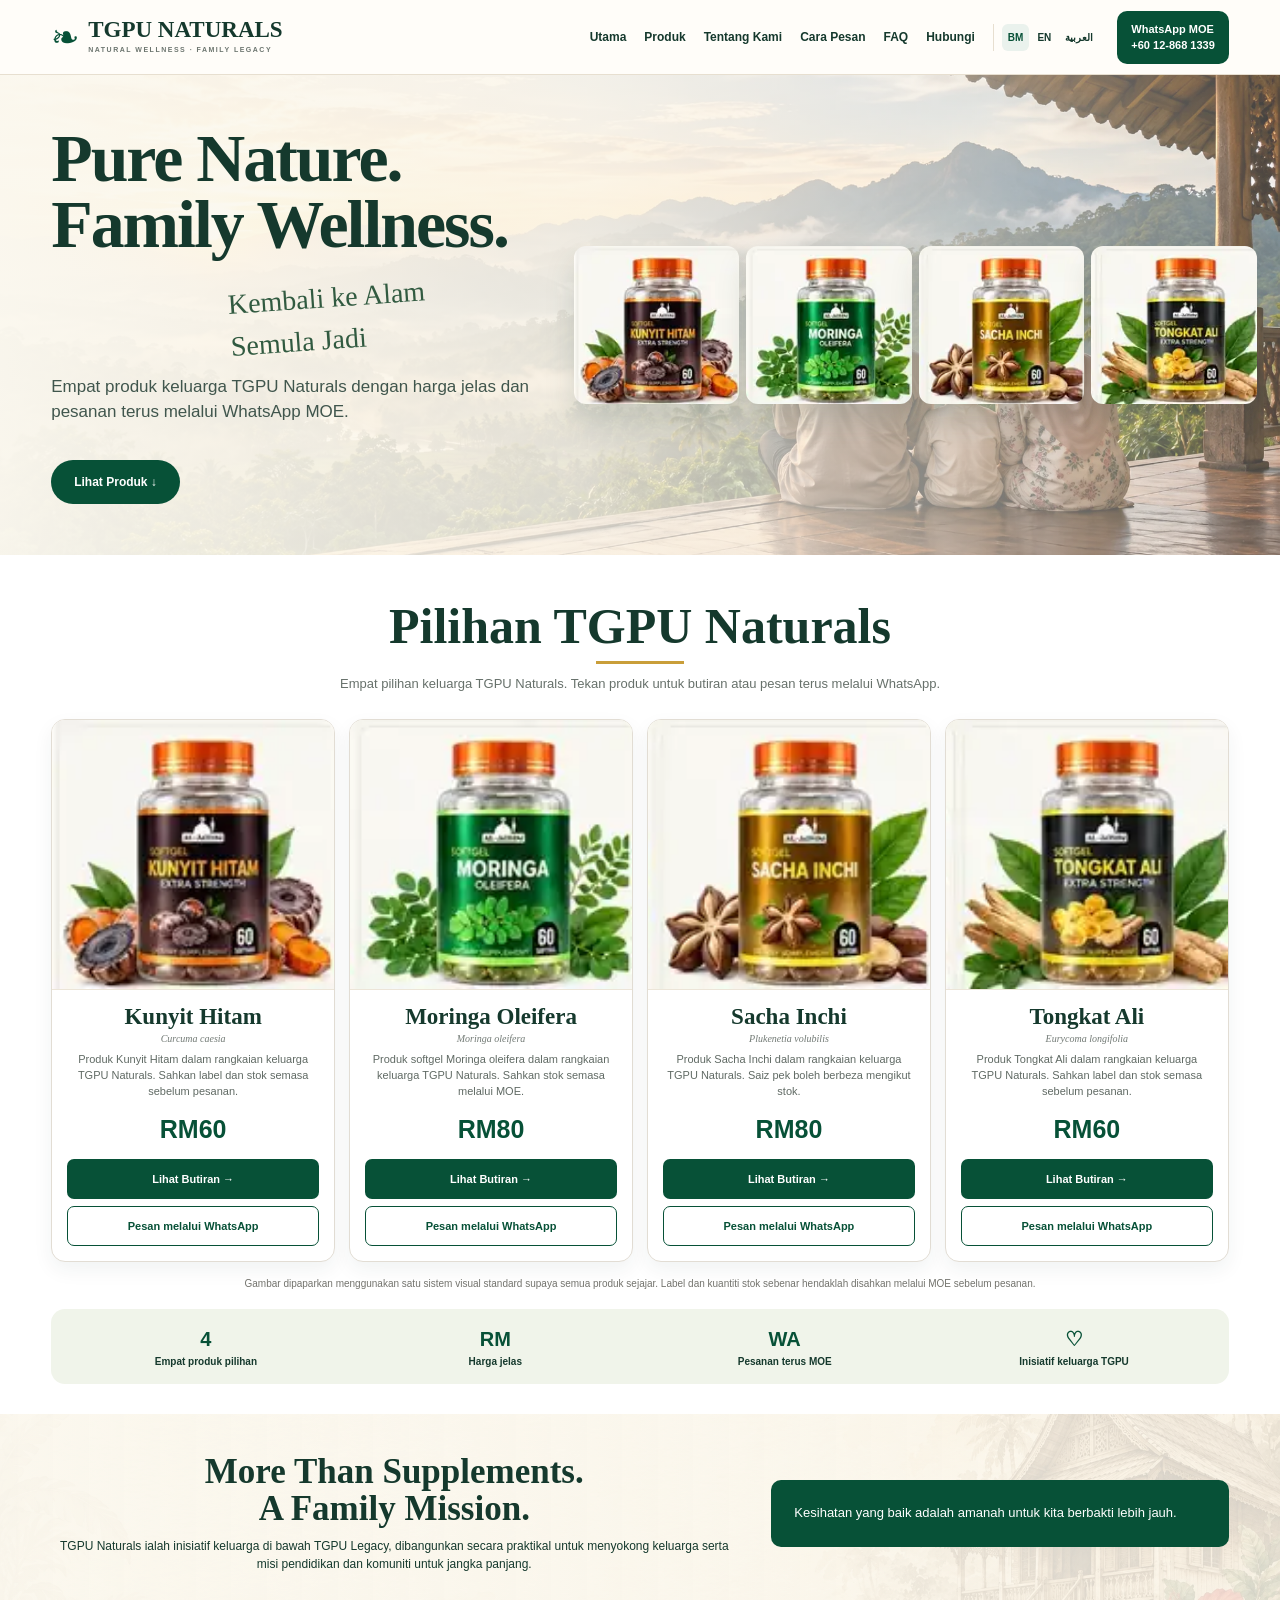
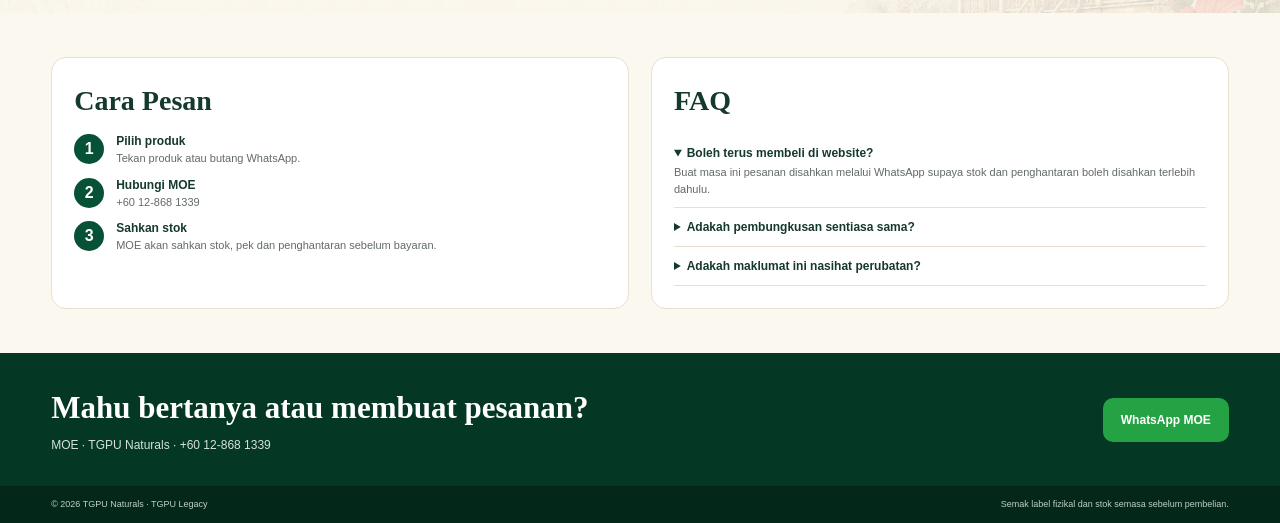
==== commit 9a4b6fff: "Fix TGPU Naturals product images with real WebP asset" ====
--- a/wellness/index.html
+++ b/wellness/index.html
@@ -16,29 +16,32 @@
 <meta property="og:url" content="https://tgpu.my/wellness/">
 <meta property="og:title" content="TGPU Naturals Malaysia | Family Wellness">
 <meta property="og:description" content="Empat produk TGPU Naturals dengan harga jelas dan pesanan terus melalui WhatsApp MOE.">
-<meta property="og:image" content="https://tgpu.my/wellness/assets/family-hero.webp">
+<meta property="og:image" content="https://tgpu.my/wellness/assets/tgpu-products-fixed.webp">
 <style>
-:root{--green:#074c33;--green2:#043522;--cream:#fbf8ef;--gold:#cca440;--ink:#173a2f;--muted:#657069;--line:#e4ded1;--white:#fff}*{box-sizing:border-box}html{scroll-behavior:smooth}body{margin:0;background:var(--cream);color:var(--ink);font-family:Arial,Helvetica,sans-serif;line-height:1.5}a{text-decoration:none;color:inherit}.shell{width:min(1180px,92%);margin:auto}h1,h2,h3,.brand strong{font-family:Georgia,'Times New Roman',serif}header{position:sticky;top:0;z-index:50;background:rgba(255,253,249,.97);border-bottom:1px solid var(--line);backdrop-filter:blur(10px)}.nav{min-height:76px;display:flex;align-items:center;gap:18px}.brand{display:flex;align-items:center;gap:10px;min-width:230px}.leaf{font-size:38px;color:var(--green)}.brand strong{display:block;font-size:24px;line-height:1}.brand small{display:block;font-size:7px;font-weight:800;letter-spacing:1.5px;color:#6d786f;margin-top:4px}.navlinks{margin-left:auto;display:flex;gap:18px;font-size:12px;font-weight:800}.navlinks a:hover{color:#a47a21}.langs{display:flex;gap:2px;border-left:1px solid var(--line);padding-left:8px}.langs a{padding:6px;font-size:10px;font-weight:900;border-radius:6px}.langs a.active{background:#edf3ee;color:var(--green)}.waTop{background:var(--green);color:#fff;padding:10px 14px;border-radius:10px;font-size:11px;font-weight:900;white-space:nowrap}.hero{background:linear-gradient(90deg,rgba(251,248,239,.98) 0%,rgba(251,248,239,.88) 43%,rgba(251,248,239,.34) 72%),url('assets/family-hero.webp') center/cover;overflow:hidden}.heroGrid{min-height:485px;display:grid;grid-template-columns:44% 56%;align-items:center;gap:24px}.heroCopy{padding:52px 0}.hero h1{font-size:clamp(48px,5.4vw,75px);line-height:.95;letter-spacing:-2px;margin:0 0 15px}.hero p{font-size:17px;max-width:520px;color:#40564d;margin:0}.script{font-family:cursive;font-size:28px;transform:rotate(-4deg);margin:14px 0 0 38%;color:#315a40}.heroCta{display:inline-block;margin-top:20px;background:var(--green);color:#fff;padding:13px 23px;border-radius:999px;font-size:12px;font-weight:900}.heroVisual{align-self:center;padding:25px 0}.heroVisual img{display:block;width:100%;height:auto;object-fit:contain;filter:drop-shadow(0 16px 18px rgba(23,58,47,.18))}.shop{padding:45px 0 28px;background:#fff}.head{text-align:center;margin-bottom:25px}.head h2{font-size:clamp(38px,4vw,50px);line-height:1;margin:0}.head h2:after{content:'';display:block;width:90px;height:3px;background:var(--gold);margin:10px auto}.head p{font-size:13px;color:#686f6b;margin:0 auto;max-width:720px}.grid{display:grid;grid-template-columns:repeat(4,minmax(0,1fr));gap:14px;align-items:stretch}.card{background:#fff;border:1px solid #e1ddd4;border-radius:13px;overflow:hidden;display:flex;flex-direction:column;min-width:0;box-shadow:0 7px 18px rgba(23,58,47,.05);transition:.18s}.card:hover{transform:translateY(-4px);box-shadow:0 17px 34px rgba(23,58,47,.13)}.media{display:block;aspect-ratio:260/250;background:#faf8f2;border-bottom:1px solid #ece5d8;overflow:hidden}.productArt{display:block;width:100%;height:100%;background-image:url('assets/tgpu-products-sprite.svg?v=20260912j');background-repeat:no-repeat;background-size:400% 100%;background-color:#faf8f2}.artK{background-position:0 0}.artM{background-position:33.333% 0}.artS{background-position:66.667% 0}.artT{background-position:100% 0}.body{padding:15px;display:flex;flex-direction:column;flex:1;text-align:center}.body h3{font-size:23px;line-height:1.05;margin:0 0 4px}.bot{font:italic 10px Georgia,serif;color:#747a75;margin-bottom:8px}.body p{font-size:11px;line-height:1.45;color:#626b65;margin:0 0 11px;min-height:48px}.price{font-size:25px;font-weight:900;color:var(--green);margin-top:auto;margin-bottom:10px}.btn{display:flex;align-items:center;justify-content:center;min-height:39px;border-radius:7px;font-size:11px;font-weight:900}.details{background:var(--green);color:#fff;margin-bottom:7px}.order{border:1px solid var(--green);color:var(--green);background:#fff}.note{text-align:center;font-size:10px;color:#73736d;max-width:850px;margin:14px auto 0}.trust{margin-top:18px;background:#f1f4ea;border-radius:14px;padding:15px;display:grid;grid-template-columns:repeat(4,1fr);gap:10px}.trust div{text-align:center;font-size:10px;font-weight:900}.trust b{display:block;font-size:20px;color:var(--green);margin-bottom:2px}.mission{padding:40px 0;background:linear-gradient(90deg,rgba(251,248,239,.96),rgba(251,248,239,.82)),url('assets/heritage-story.webp') center/cover}.missionGrid{display:grid;grid-template-columns:1.2fr .8fr;gap:34px;align-items:center}.mission h2{text-align:center;font-size:35px;line-height:1.05;margin:0 0 10px}.mission p{text-align:center;font-size:12px;max-width:680px;margin:auto}.quote{background:var(--green);color:#fff;border-radius:10px;padding:23px;font-size:13px;line-height:1.55}.info{padding:44px 0}.infoGrid{display:grid;grid-template-columns:1fr 1fr;gap:22px}.box{background:#fff;border:1px solid var(--line);border-radius:15px;padding:22px}.box h2{font-size:28px;margin:0 0 12px}.step{display:grid;grid-template-columns:32px 1fr;gap:10px;margin:11px 0}.step b{width:30px;height:30px;border-radius:50%;display:grid;place-items:center;background:var(--green);color:#fff}.step h3{font:700 12px Arial;margin:0}.step p,.faq p{font-size:11px;color:#626b65;margin:2px 0 0}.faq details{border-bottom:1px solid var(--line);padding:10px 0}.faq summary{font-size:12px;font-weight:900;cursor:pointer}.contact{background:var(--green2);color:#fff;padding:32px 0}.contactRow{display:flex;justify-content:space-between;align-items:center;gap:20px}.contact h2{font-size:31px;margin:0 0 4px}.contact p{font-size:12px;color:#d5e2db;margin:0}.waBtn{background:#25a244;color:#fff;padding:13px 18px;border-radius:10px;font-size:12px;font-weight:900}.foot{background:#032719;color:#c0d0c8;padding:12px 0;font-size:9px}.footRow{display:flex;justify-content:space-between;gap:18px}.float{display:none;position:fixed;right:16px;bottom:16px;background:#25a244;color:#fff;padding:12px 15px;border-radius:999px;font-size:11px;font-weight:900;box-shadow:0 8px 22px #0004;z-index:80}[dir=rtl] .navlinks{margin-left:0;margin-right:auto}[dir=rtl] .langs{border-left:0;border-right:1px solid var(--line);padding-left:0;padding-right:8px}[dir=rtl] .script{margin-left:0;margin-right:38%;transform:rotate(4deg)}@media(max-width:980px){.navlinks{display:none}.langs{margin-left:auto}.heroGrid{grid-template-columns:1fr}.heroCopy{padding-bottom:0}.heroVisual{max-width:800px;margin:auto}.grid{grid-template-columns:repeat(2,1fr)}.missionGrid,.infoGrid{grid-template-columns:1fr}.trust{grid-template-columns:repeat(2,1fr)}.float{display:block}}@media(max-width:600px){.shell{width:92%}.brand{min-width:0}.brand strong{font-size:18px}.brand small{font-size:6px}.waTop{display:none}.heroGrid{min-height:auto}.hero h1{font-size:47px}.script{font-size:22px;margin-left:27%}.grid{grid-template-columns:1fr}.trust{grid-template-columns:1fr}.head h2{font-size:37px}.contactRow,.footRow{flex-direction:column;align-items:flex-start}}
+:root{--g:#075137;--g2:#043724;--cream:#fbf8ef;--gold:#c99e39;--ink:#15392d;--line:#e7dfd0}*{box-sizing:border-box}html{scroll-behavior:smooth}body{margin:0;background:var(--cream);color:var(--ink);font-family:Arial,Helvetica,sans-serif;line-height:1.5}a{text-decoration:none;color:inherit}.shell{width:min(1180px,92%);margin:auto}h1,h2,h3,.brand strong{font-family:Georgia,'Times New Roman',serif}header{position:sticky;top:0;z-index:50;background:rgba(255,253,249,.97);border-bottom:1px solid var(--line);backdrop-filter:blur(9px)}.nav{min-height:74px;display:flex;align-items:center;gap:18px}.brand{display:flex;align-items:center;gap:9px;min-width:230px}.mark{font-size:34px;color:var(--g)}.brand strong{display:block;font-size:23px;line-height:1}.brand small{display:block;font-size:7px;font-weight:800;letter-spacing:1.5px;color:#6c756f;margin-top:4px}.navlinks{margin-left:auto;display:flex;gap:18px;font-size:12px;font-weight:800}.navlinks a:hover{color:#a47a21}.langs{display:flex;gap:2px;border-left:1px solid var(--line);padding-left:8px}.langs a{padding:6px;font-size:10px;font-weight:900;border-radius:6px}.langs a.active{background:#eaf2ed;color:var(--g)}.waTop{background:var(--g);color:#fff;padding:10px 14px;border-radius:10px;font-size:11px;font-weight:900;white-space:nowrap}.hero{background:linear-gradient(90deg,rgba(251,248,239,.98),rgba(251,248,239,.82) 46%,rgba(251,248,239,.26)),url('assets/family-hero.webp') center/cover;overflow:hidden}.heroGrid{min-height:480px;display:grid;grid-template-columns:42% 58%;align-items:center;gap:28px}.heroCopy{padding:50px 0}.hero h1{font-size:clamp(48px,5.3vw,74px);line-height:.96;letter-spacing:-2px;margin:0 0 16px}.hero p{font-size:17px;max-width:520px;color:#40564d}.script{font-family:cursive;font-size:28px;transform:rotate(-4deg);margin:12px 0 0 36%;color:#315a40}.heroCta{display:inline-block;margin-top:18px;background:var(--g);color:#fff;padding:13px 23px;border-radius:999px;font-size:12px;font-weight:900}.heroProducts{display:grid;grid-template-columns:repeat(4,1fr);gap:7px;align-items:end;padding:40px 0 20px}.heroBottle{aspect-ratio:150/144;background-image:url('assets/tgpu-products-fixed.webp?v=20260912k');background-repeat:no-repeat;background-size:400% 100%;filter:drop-shadow(0 16px 14px rgba(23,58,47,.16));border-radius:12px}.k{background-position:0 0}.m{background-position:33.333% 0}.s{background-position:66.667% 0}.t{background-position:100% 0}.shop{padding:46px 0 30px;background:#fff}.head{text-align:center;margin-bottom:25px}.head h2{font-size:clamp(38px,4vw,50px);line-height:1;margin:0}.head h2:after{content:'';display:block;width:88px;height:3px;background:var(--gold);margin:10px auto}.head p{font-size:13px;color:#67716b;max-width:720px;margin:0 auto}.grid{display:grid;grid-template-columns:repeat(4,minmax(0,1fr));gap:14px;align-items:stretch}.card{background:#fff;border:1px solid #e2ddd4;border-radius:14px;overflow:hidden;display:flex;flex-direction:column;box-shadow:0 8px 20px rgba(23,58,47,.06);transition:.18s}.card:hover{transform:translateY(-4px);box-shadow:0 17px 34px rgba(23,58,47,.13)}.media{display:block;aspect-ratio:150/144;background:#faf8f2;border-bottom:1px solid #ece5d8;overflow:hidden}.productArt{display:block;width:100%;height:100%;background-image:url('assets/tgpu-products-fixed.webp?v=20260912k');background-repeat:no-repeat;background-size:400% 100%}.body{padding:15px;display:flex;flex-direction:column;flex:1;text-align:center}.body h3{font-size:23px;line-height:1.05;margin:0 0 4px}.bot{font:italic 10px Georgia,serif;color:#727a75;margin-bottom:8px}.body p{font-size:11px;line-height:1.45;color:#606a64;margin:0 0 11px;min-height:48px}.price{font-size:25px;font-weight:900;color:var(--g);margin-top:auto;margin-bottom:10px}.btn{display:flex;align-items:center;justify-content:center;min-height:40px;border-radius:7px;font-size:11px;font-weight:900}.details{background:var(--g);color:#fff;margin-bottom:7px}.order{border:1px solid var(--g);color:var(--g);background:#fff}.note{text-align:center;font-size:10px;color:#73736d;max-width:850px;margin:14px auto 0}.trust{margin-top:18px;background:#f0f4ea;border-radius:14px;padding:15px;display:grid;grid-template-columns:repeat(4,1fr);gap:10px}.trust div{text-align:center;font-size:10px;font-weight:900}.trust b{display:block;font-size:20px;color:var(--g)}.mission{padding:40px 0;background:linear-gradient(90deg,rgba(251,248,239,.96),rgba(251,248,239,.82)),url('assets/heritage-story.webp') center/cover}.missionGrid{display:grid;grid-template-columns:1.2fr .8fr;gap:34px;align-items:center}.mission h2{text-align:center;font-size:35px;line-height:1.05;margin:0 0 10px}.mission p{text-align:center;font-size:12px;max-width:680px;margin:auto}.quote{background:var(--g);color:#fff;border-radius:10px;padding:23px;font-size:13px;line-height:1.55}.info{padding:44px 0}.infoGrid{display:grid;grid-template-columns:1fr 1fr;gap:22px}.box{background:#fff;border:1px solid var(--line);border-radius:15px;padding:22px}.box h2{font-size:28px;margin:0 0 12px}.step{display:grid;grid-template-columns:32px 1fr;gap:10px;margin:11px 0}.step b{width:30px;height:30px;border-radius:50%;display:grid;place-items:center;background:var(--g);color:#fff}.step h3{font:700 12px Arial;margin:0}.step p,.faq p{font-size:11px;color:#626b65;margin:2px 0 0}.faq details{border-bottom:1px solid var(--line);padding:10px 0}.faq summary{font-size:12px;font-weight:900;cursor:pointer}.contact{background:var(--g2);color:#fff;padding:32px 0}.contactRow{display:flex;justify-content:space-between;align-items:center;gap:20px}.contact h2{font-size:31px;margin:0 0 4px}.contact p{font-size:12px;color:#d5e2db;margin:0}.waBtn{background:#25a244;color:#fff;padding:13px 18px;border-radius:10px;font-size:12px;font-weight:900}.foot{background:#032719;color:#c0d0c8;padding:12px 0;font-size:9px}.footRow{display:flex;justify-content:space-between;gap:18px}.float{display:none;position:fixed;right:16px;bottom:16px;background:#25a244;color:#fff;padding:12px 15px;border-radius:999px;font-size:11px;font-weight:900;box-shadow:0 8px 22px #0004;z-index:80}[dir=rtl] .navlinks{margin-left:0;margin-right:auto}[dir=rtl] .langs{border-left:0;border-right:1px solid var(--line);padding-left:0;padding-right:8px}@media(max-width:980px){.navlinks{display:none}.langs{margin-left:auto}.heroGrid{grid-template-columns:1fr}.heroCopy{padding-bottom:0}.heroProducts{max-width:760px;margin:auto}.grid{grid-template-columns:repeat(2,1fr)}.missionGrid,.infoGrid{grid-template-columns:1fr}.trust{grid-template-columns:repeat(2,1fr)}.float{display:block}}@media(max-width:600px){.shell{width:92%}.brand{min-width:0}.brand strong{font-size:18px}.brand small{font-size:6px}.waTop{display:none}.heroGrid{min-height:auto}.hero h1{font-size:47px}.script{font-size:22px;margin-left:25%}.heroProducts{grid-template-columns:repeat(2,1fr);gap:8px;padding-top:18px}.grid{grid-template-columns:1fr}.trust{grid-template-columns:1fr}.head h2{font-size:37px}.contactRow,.footRow{flex-direction:column;align-items:flex-start}}
 </style>
 <script type="application/ld+json">{"@context":"https://schema.org","@type":"Organization","name":"TGPU Naturals","url":"https://tgpu.my/wellness/","contactPoint":{"@type":"ContactPoint","telephone":"+60-12-868-1339","contactType":"sales","availableLanguage":["Malay","English","Arabic"]}}</script>
-<script type="application/ld+json">{"@context":"https://schema.org","@type":"ItemList","name":"TGPU Naturals Products","numberOfItems":4,"itemListElement":[{"@type":"ListItem","position":1,"url":"https://tgpu.my/wellness/kunyit-hitam/","item":{"@type":"Product","name":"Kunyit Hitam Softgel","offers":{"@type":"Offer","priceCurrency":"MYR","price":"60"}}},{"@type":"ListItem","position":2,"url":"https://tgpu.my/wellness/moringa/","item":{"@type":"Product","name":"Moringa Oleifera Softgel","offers":{"@type":"Offer","priceCurrency":"MYR","price":"80"}}},{"@type":"ListItem","position":3,"url":"https://tgpu.my/wellness/sacha-inchi/","item":{"@type":"Product","name":"Sacha Inchi Oil Softgel","offers":{"@type":"Offer","priceCurrency":"MYR","price":"80"}}},{"@type":"ListItem","position":4,"url":"https://tgpu.my/wellness/tongkat-ali/","item":{"@type":"Product","name":"Tongkat Ali Softgel","offers":{"@type":"Offer","priceCurrency":"MYR","price":"60"}}}]}</script>
+<script type="application/ld+json">{"@context":"https://schema.org","@type":"ItemList","name":"TGPU Naturals Products","numberOfItems":4,"itemListElement":[{"@type":"ListItem","position":1,"url":"https://tgpu.my/wellness/kunyit-hitam/","item":{"@type":"Product","name":"Kunyit Hitam Softgel","offers":{"@type":"Offer","priceCurrency":"MYR","price":"60"}}},{"@type":"ListItem","position":2,"url":"https://tgpu.my/wellness/moringa/","item":{"@type":"Product","name":"Moringa Oleifera Softgel","offers":{"@type":"Offer","priceCurrency":"MYR","price":"80"}}},{"@type":"ListItem","position":3,"url":"https://tgpu.my/wellness/sacha-inchi/","item":{"@type":"Product","name":"Sacha Inchi Softgel","offers":{"@type":"Offer","priceCurrency":"MYR","price":"80"}}},{"@type":"ListItem","position":4,"url":"https://tgpu.my/wellness/tongkat-ali/","item":{"@type":"Product","name":"Tongkat Ali Softgel","offers":{"@type":"Offer","priceCurrency":"MYR","price":"60"}}}]}</script>
 </head>
 <body>
-<header><div class="shell nav"><a class="brand" href="./"><span class="leaf">❧</span><span><strong>TGPU NATURALS</strong><small>NATURAL WELLNESS · FAMILY LEGACY</small></span></a><nav class="navlinks"><a href="#home" data-t="home">Home</a><a href="#products" data-t="products">Our Products</a><a href="#about" data-t="about">About Us</a><a href="#order" data-t="how">How to Order</a><a href="#faq">FAQ</a><a href="#contact" data-t="contact">Contact</a></nav><div class="langs"><a data-lang="ms" href="?lang=ms">BM</a><a data-lang="en" href="?lang=en">EN</a><a data-lang="ar" href="?lang=ar">العربية</a></div><a class="waTop" href="https://wa.me/60128681339?text=Assalamualaikum%20MOE%2C%20saya%20ingin%20bertanya%20tentang%20TGPU%20Naturals." target="_blank" rel="noopener">WhatsApp MOE<br>+60 12-868 1339</a></div></header>
+<header><div class="shell nav"><a class="brand" href="./"><span class="mark">❧</span><span><strong>TGPU NATURALS</strong><small>NATURAL WELLNESS · FAMILY LEGACY</small></span></a><nav class="navlinks"><a href="#home" data-t="home">Utama</a><a href="#products" data-t="products">Produk</a><a href="#about" data-t="about">Tentang Kami</a><a href="#order" data-t="how">Cara Pesan</a><a href="#faq">FAQ</a><a href="#contact" data-t="contact">Hubungi</a></nav><div class="langs"><a data-lang="ms" href="?lang=ms">BM</a><a data-lang="en" href="?lang=en">EN</a><a data-lang="ar" href="?lang=ar">العربية</a></div><a class="waTop" href="https://wa.me/60128681339?text=Assalamualaikum%20MOE%2C%20saya%20ingin%20bertanya%20tentang%20TGPU%20Naturals." target="_blank" rel="noopener">WhatsApp MOE<br>+60 12-868 1339</a></div></header>
 <main>
-<section class="hero" id="home"><div class="shell heroGrid"><div class="heroCopy"><h1 data-t="hero">Pure Nature.<br>Family Wellness.</h1><div class="script" data-t="script">Kembali ke Alam<br>Semula Jadi</div><p data-t="heroText">Empat produk keluarga TGPU Naturals dengan harga jelas dan pesanan terus melalui WhatsApp MOE.</p><a class="heroCta" href="#products" data-t="explore">Explore Our Products ↓</a></div><div class="heroVisual"><img src="assets/tgpu-products-sprite.svg?v=20260912j" alt="TGPU Naturals Kunyit Hitam, Moringa Oleifera, Sacha Inchi and Tongkat Ali"></div></div></section>
-<section class="shop" id="products"><div class="shell"><div class="head"><h2 data-t="productTitle">Our Natural Supplements</h2><p data-t="productIntro">Empat pilihan keluarga TGPU Naturals. Tekan produk untuk butiran atau pesan terus melalui WhatsApp.</p></div><div class="grid">
-<article class="card"><a href="kunyit-hitam/" class="media" aria-label="Kunyit Hitam"><span class="productArt artK" role="img" aria-label="Kunyit Hitam TGPU Naturals"></span></a><div class="body"><h3>Kunyit Hitam</h3><div class="bot">Curcuma caesia</div><p data-t="kunyitDesc">Produk Kunyit Hitam dalam rangkaian keluarga TGPU Naturals. Sahkan label dan stok semasa sebelum pesanan.</p><div class="price">RM60</div><a class="btn details" href="kunyit-hitam/" data-t="view">View Details →</a><a class="btn order" href="https://wa.me/60128681339?text=Assalamualaikum%20MOE%2C%20saya%20berminat%20dengan%20Kunyit%20Hitam%20RM60." target="_blank" rel="noopener" data-t="orderWa">Order via WhatsApp</a></div></article>
-<article class="card"><a href="moringa/" class="media" aria-label="Moringa Oleifera"><span class="productArt artM" role="img" aria-label="Moringa Oleifera TGPU Naturals"></span></a><div class="body"><h3>Moringa Oleifera</h3><div class="bot">Moringa oleifera</div><p data-t="moringaDesc">Produk softgel Moringa oleifera dalam rangkaian keluarga TGPU Naturals. Sahkan stok semasa melalui MOE.</p><div class="price">RM80</div><a class="btn details" href="moringa/" data-t="view">View Details →</a><a class="btn order" href="https://wa.me/60128681339?text=Assalamualaikum%20MOE%2C%20saya%20berminat%20dengan%20Moringa%20Oleifera%20RM80." target="_blank" rel="noopener" data-t="orderWa">Order via WhatsApp</a></div></article>
-<article class="card"><a href="sacha-inchi/" class="media" aria-label="Sacha Inchi"><span class="productArt artS" role="img" aria-label="Sacha Inchi TGPU Naturals"></span></a><div class="body"><h3>Sacha Inchi</h3><div class="bot">Plukenetia volubilis</div><p data-t="sachaDesc">Produk softgel Sacha Inchi dalam rangkaian keluarga TGPU Naturals. Saiz pek boleh berbeza mengikut stok.</p><div class="price">RM80</div><a class="btn details" href="sacha-inchi/" data-t="view">View Details →</a><a class="btn order" href="https://wa.me/60128681339?text=Assalamualaikum%20MOE%2C%20saya%20berminat%20dengan%20Sacha%20Inchi%20RM80." target="_blank" rel="noopener" data-t="orderWa">Order via WhatsApp</a></div></article>
-<article class="card"><a href="tongkat-ali/" class="media" aria-label="Tongkat Ali"><span class="productArt artT" role="img" aria-label="Tongkat Ali TGPU Naturals"></span></a><div class="body"><h3>Tongkat Ali</h3><div class="bot">Eurycoma longifolia</div><p data-t="tongkatDesc">Produk Tongkat Ali dalam rangkaian keluarga TGPU Naturals. Sahkan label dan stok semasa sebelum pesanan.</p><div class="price">RM60</div><a class="btn details" href="tongkat-ali/" data-t="view">View Details →</a><a class="btn order" href="https://wa.me/60128681339?text=Assalamualaikum%20MOE%2C%20saya%20berminat%20dengan%20Tongkat%20Ali%20RM60." target="_blank" rel="noopener" data-t="orderWa">Order via WhatsApp</a></div></article>
-</div><p class="note" data-t="note">Semua empat visual produk menggunakan skala dan nisbah yang sama tanpa regangan. Pembungkusan, label dan kuantiti softgel boleh berubah mengikut stok; MOE akan mengesahkan stok sebenar sebelum pesanan.</p><div class="trust"><div><b>4</b><span data-t="trust1">Empat produk pilihan</span></div><div><b>RM</b><span data-t="trust2">Harga jelas</span></div><div><b>WA</b><span data-t="trust3">Pesanan terus melalui MOE</span></div><div><b>♡</b><span data-t="trust4">Inisiatif keluarga TGPU</span></div></div></div></section>
+<section class="hero" id="home"><div class="shell heroGrid"><div class="heroCopy"><h1 data-t="hero">Pure Nature.<br>Family Wellness.</h1><div class="script" data-t="script">Kembali ke Alam<br>Semula Jadi</div><p data-t="heroText">Empat produk keluarga TGPU Naturals dengan harga jelas dan pesanan terus melalui WhatsApp MOE.</p><a class="heroCta" href="#products" data-t="explore">Lihat Produk ↓</a></div><div class="heroProducts" aria-label="TGPU Naturals product collection"><div class="heroBottle k"></div><div class="heroBottle m"></div><div class="heroBottle s"></div><div class="heroBottle t"></div></div></div></section>
+<section class="shop" id="products"><div class="shell"><div class="head"><h2 data-t="productTitle">Pilihan TGPU Naturals</h2><p data-t="productIntro">Empat pilihan keluarga TGPU Naturals. Tekan produk untuk butiran atau pesan terus melalui WhatsApp.</p></div><div class="grid">
+<article class="card"><a href="kunyit-hitam/" class="media"><span class="productArt k" role="img" aria-label="Kunyit Hitam TGPU Naturals"></span></a><div class="body"><h3>Kunyit Hitam</h3><div class="bot">Curcuma caesia</div><p data-t="kunyitDesc">Produk Kunyit Hitam dalam rangkaian keluarga TGPU Naturals. Sahkan label dan stok semasa sebelum pesanan.</p><div class="price">RM60</div><a class="btn details" href="kunyit-hitam/" data-t="view">Lihat Butiran →</a><a class="btn order" href="https://wa.me/60128681339?text=Assalamualaikum%20MOE%2C%20saya%20berminat%20dengan%20Kunyit%20Hitam%20RM60." target="_blank" rel="noopener" data-t="orderWa">Pesan melalui WhatsApp</a></div></article>
+<article class="card"><a href="moringa/" class="media"><span class="productArt m" role="img" aria-label="Moringa Oleifera TGPU Naturals"></span></a><div class="body"><h3>Moringa Oleifera</h3><div class="bot">Moringa oleifera</div><p data-t="moringaDesc">Produk softgel Moringa oleifera dalam rangkaian keluarga TGPU Naturals. Sahkan stok semasa melalui MOE.</p><div class="price">RM80</div><a class="btn details" href="moringa/" data-t="view">Lihat Butiran →</a><a class="btn order" href="https://wa.me/60128681339?text=Assalamualaikum%20MOE%2C%20saya%20berminat%20dengan%20Moringa%20Oleifera%20RM80." target="_blank" rel="noopener" data-t="orderWa">Pesan melalui WhatsApp</a></div></article>
+<article class="card"><a href="sacha-inchi/" class="media"><span class="productArt s" role="img" aria-label="Sacha Inchi TGPU Naturals"></span></a><div class="body"><h3>Sacha Inchi</h3><div class="bot">Plukenetia volubilis</div><p data-t="sachaDesc">Produk Sacha Inchi dalam rangkaian keluarga TGPU Naturals. Saiz pek boleh berbeza mengikut stok.</p><div class="price">RM80</div><a class="btn details" href="sacha-inchi/" data-t="view">Lihat Butiran →</a><a class="btn order" href="https://wa.me/60128681339?text=Assalamualaikum%20MOE%2C%20saya%20berminat%20dengan%20Sacha%20Inchi%20RM80." target="_blank" rel="noopener" data-t="orderWa">Pesan melalui WhatsApp</a></div></article>
+<article class="card"><a href="tongkat-ali/" class="media"><span class="productArt t" role="img" aria-label="Tongkat Ali TGPU Naturals"></span></a><div class="body"><h3>Tongkat Ali</h3><div class="bot">Eurycoma longifolia</div><p data-t="tongkatDesc">Produk Tongkat Ali dalam rangkaian keluarga TGPU Naturals. Sahkan label dan stok semasa sebelum pesanan.</p><div class="price">RM60</div><a class="btn details" href="tongkat-ali/" data-t="view">Lihat Butiran →</a><a class="btn order" href="https://wa.me/60128681339?text=Assalamualaikum%20MOE%2C%20saya%20berminat%20dengan%20Tongkat%20Ali%20RM60." target="_blank" rel="noopener" data-t="orderWa">Pesan melalui WhatsApp</a></div></article>
+</div><p class="note" data-t="note">Gambar dipaparkan menggunakan satu sistem visual standard supaya semua produk sejajar. Label dan kuantiti stok sebenar hendaklah disahkan melalui MOE sebelum pesanan.</p><div class="trust"><div><b>4</b><span data-t="trust1">Empat produk pilihan</span></div><div><b>RM</b><span data-t="trust2">Harga jelas</span></div><div><b>WA</b><span data-t="trust3">Pesanan terus MOE</span></div><div><b>♡</b><span data-t="trust4">Inisiatif keluarga TGPU</span></div></div></div></section>
 <section class="mission" id="about"><div class="shell missionGrid"><div><h2 data-t="missionTitle">More Than Supplements.<br>A Family Mission.</h2><p data-t="missionText">TGPU Naturals ialah inisiatif keluarga di bawah TGPU Legacy, dibangunkan secara praktikal untuk menyokong keluarga serta misi pendidikan dan komuniti untuk jangka panjang.</p></div><div class="quote" data-t="quote">Kesihatan yang baik adalah amanah untuk kita berbakti lebih jauh.</div></div></section>
-<section class="info"><div class="shell infoGrid"><article class="box" id="order"><h2 data-t="how">How to Order</h2><div class="step"><b>1</b><div><h3 data-t="step1h">Pilih produk</h3><p data-t="step1p">Tekan produk atau butang WhatsApp pada kad produk.</p></div></div><div class="step"><b>2</b><div><h3 data-t="step2h">Hubungi MOE</h3><p>WhatsApp TGPU Naturals: +60 12-868 1339.</p></div></div><div class="step"><b>3</b><div><h3 data-t="step3h">Sahkan stok</h3><p data-t="step3p">MOE akan sahkan pembungkusan, kuantiti, stok dan penghantaran sebelum bayaran.</p></div></div></article><article class="box faq" id="faq"><h2>FAQ</h2><details open><summary data-t="faq1q">Boleh terus membeli di website?</summary><p data-t="faq1a">Buat masa ini pesanan disahkan melalui WhatsApp supaya stok dan penghantaran boleh disahkan terlebih dahulu.</p></details><details><summary data-t="faq2q">Adakah pembungkusan sentiasa sama?</summary><p data-t="faq2a">Tidak semestinya. Label, saiz pek dan kuantiti softgel boleh berubah mengikut stok pembekal.</p></details><details><summary data-t="faq3q">Adakah maklumat ini nasihat perubatan?</summary><p data-t="faq3a">Tidak. Maklumat laman bersifat umum dan tidak menggantikan nasihat profesional kesihatan.</p></details></article></div></section>
-<section class="contact" id="contact"><div class="shell contactRow"><div><h2 data-t="contactTitle">Ready to ask or order?</h2><p>MOE · TGPU Naturals · +60 12-868 1339</p></div><a class="waBtn" href="https://wa.me/60128681339?text=Assalamualaikum%20MOE%2C%20saya%20ingin%20bertanya%20tentang%20TGPU%20Naturals." target="_blank" rel="noopener">WhatsApp MOE</a></div></section>
-</main><footer class="foot"><div class="shell footRow"><span>© 2026 TGPU Naturals · TGPU Legacy</span><span data-t="footer">Semak label fizikal dan maklumat stok semasa sebelum pembelian.</span></div></footer><a class="float" href="https://wa.me/60128681339" target="_blank" rel="noopener">WhatsApp MOE</a>
+<section class="info"><div class="shell infoGrid"><article class="box" id="order"><h2 data-t="orderTitle">Cara Pesan</h2><div class="step"><b>1</b><div><h3 data-t="step1h">Pilih produk</h3><p data-t="step1p">Tekan produk atau butang WhatsApp.</p></div></div><div class="step"><b>2</b><div><h3 data-t="step2h">Hubungi MOE</h3><p>+60 12-868 1339</p></div></div><div class="step"><b>3</b><div><h3 data-t="step3h">Sahkan stok</h3><p data-t="step3p">MOE akan sahkan stok, pek dan penghantaran sebelum bayaran.</p></div></div></article><article class="box faq" id="faq"><h2>FAQ</h2><details open><summary data-t="faq1q">Boleh terus membeli di website?</summary><p data-t="faq1a">Buat masa ini pesanan disahkan melalui WhatsApp supaya stok dan penghantaran boleh disahkan terlebih dahulu.</p></details><details><summary data-t="faq2q">Adakah pembungkusan sentiasa sama?</summary><p data-t="faq2a">Label, saiz pek dan kuantiti softgel boleh berubah mengikut stok pembekal.</p></details><details><summary data-t="faq3q">Adakah maklumat ini nasihat perubatan?</summary><p data-t="faq3a">Tidak. Maklumat laman bersifat umum dan tidak menggantikan nasihat profesional kesihatan.</p></details></article></div></section>
+<section class="contact" id="contact"><div class="shell contactRow"><div><h2 data-t="ready">Mahu bertanya atau membuat pesanan?</h2><p>MOE · TGPU Naturals · +60 12-868 1339</p></div><a class="waBtn" href="https://wa.me/60128681339?text=Assalamualaikum%20MOE%2C%20saya%20ingin%20bertanya%20tentang%20TGPU%20Naturals." target="_blank" rel="noopener">WhatsApp MOE</a></div></section>
+</main><footer class="foot"><div class="shell footRow"><span>© 2026 TGPU Naturals · TGPU Legacy</span><span data-t="footer">Semak label fizikal dan stok semasa sebelum pembelian.</span></div></footer><a class="float" href="https://wa.me/60128681339" target="_blank" rel="noopener">WhatsApp MOE</a>
 <script>
-const copy={ms:{home:'Utama',products:'Produk',about:'Tentang Kami',how:'Cara Pesan',contact:'Hubungi',hero:'Alam Semula Jadi.<br>Kesejahteraan Keluarga.',script:'Kembali ke Alam<br>Semula Jadi',heroText:'Empat produk keluarga TGPU Naturals dengan harga jelas dan pesanan terus melalui WhatsApp MOE.',explore:'Lihat Produk ↓',productTitle:'Pilihan TGPU Naturals',productIntro:'Empat pilihan keluarga TGPU Naturals. Tekan produk untuk butiran atau pesan terus melalui WhatsApp.',view:'Lihat Butiran →',orderWa:'Pesan melalui WhatsApp',kunyitDesc:'Produk Kunyit Hitam dalam rangkaian keluarga TGPU Naturals. Sahkan label dan stok semasa sebelum pesanan.',moringaDesc:'Produk softgel Moringa oleifera dalam rangkaian keluarga TGPU Naturals. Sahkan stok semasa melalui MOE.',sachaDesc:'Produk softgel Sacha Inchi dalam rangkaian keluarga TGPU Naturals. Saiz pek boleh berbeza mengikut stok.',tongkatDesc:'Produk Tongkat Ali dalam rangkaian keluarga TGPU Naturals. Sahkan label dan stok semasa sebelum pesanan.',note:'Semua empat visual produk menggunakan skala dan nisbah yang sama tanpa regangan. Pembungkusan, label dan kuantiti softgel boleh berubah mengikut stok; MOE akan mengesahkan stok sebenar sebelum pesanan.',trust1:'Empat produk pilihan',trust2:'Harga jelas',trust3:'Pesanan terus melalui MOE',trust4:'Inisiatif keluarga TGPU',missionTitle:'Lebih Daripada Suplemen.<br>Sebuah Misi Keluarga.',missionText:'TGPU Naturals ialah inisiatif keluarga di bawah TGPU Legacy, dibangunkan secara praktikal untuk menyokong keluarga serta misi pendidikan dan komuniti untuk jangka panjang.',quote:'Kesihatan yang baik adalah amanah untuk kita berbakti lebih jauh.',step1h:'Pilih produk',step1p:'Tekan produk atau butang WhatsApp pada kad produk.',step2h:'Hubungi MOE',step3h:'Sahkan stok',step3p:'MOE akan sahkan pembungkusan, kuantiti, stok dan penghantaran sebelum bayaran.',faq1q:'Boleh terus membeli di website?',faq1a:'Buat masa ini pesanan disahkan melalui WhatsApp supaya stok dan penghantaran boleh disahkan terlebih dahulu.',faq2q:'Adakah pembungkusan sentiasa sama?',faq2a:'Tidak semestinya. Label, saiz pek dan kuantiti softgel boleh berubah mengikut stok pembekal.',faq3q:'Adakah maklumat ini nasihat perubatan?',faq3a:'Tidak. Maklumat laman bersifat umum dan tidak menggantikan nasihat profesional kesihatan.',contactTitle:'Mahu bertanya atau membuat pesanan?',footer:'Semak label fizikal dan maklumat stok semasa sebelum pembelian.'},en:{home:'Home',products:'Our Products',about:'About Us',how:'How to Order',contact:'Contact',hero:'Pure Nature.<br>Family Wellness.',script:'Back to Nature<br>Naturally',heroText:'Four TGPU Naturals family products with clear prices and direct ordering through WhatsApp MOE.',explore:'Explore Our Products ↓',productTitle:'Our Natural Supplements',productIntro:'Four TGPU Naturals products with clear pricing. Open a product for details or order directly through WhatsApp.',view:'View Details →',orderWa:'Order via WhatsApp',kunyitDesc:'Kunyit Hitam in the TGPU Naturals family range. Confirm the current physical label and stock before ordering.',moringaDesc:'Moringa oleifera softgel in the TGPU Naturals family range. Confirm current stock with MOE.',sachaDesc:'Sacha Inchi softgel in the TGPU Naturals family range. Pack size may vary by current stock.',tongkatDesc:'Tongkat Ali in the TGPU Naturals family range. Confirm the current physical label and stock before ordering.',note:'All four product visuals use the same scale and aspect ratio without stretching. Packaging, labels and softgel quantity may vary by stock; MOE confirms the actual stock before an order.',trust1:'Four selected products',trust2:'Clear pricing',trust3:'Direct ordering with MOE',trust4:'TGPU family initiative',missionTitle:'More Than Supplements.<br>A Family Mission.',missionText:'TGPU Naturals is a family initiative under TGPU Legacy, developed practically to support the family and its long-term education and community mission.',quote:'Good health is a trust that helps us contribute further.',step1h:'Choose a product',step1p:'Open a product or use the WhatsApp button on its card.',step2h:'Contact MOE',step3h:'Confirm stock',step3p:'MOE confirms packaging, quantity, stock and delivery before payment.',faq1q:'Can I buy directly on the website?',faq1a:'For now, orders are confirmed through WhatsApp so stock and delivery can be verified first.',faq2q:'Is the packaging always the same?',faq2a:'Not necessarily. Label, pack size and softgel quantity can change with supplier stock.',faq3q:'Is this medical advice?',faq3a:'No. Website information is general and does not replace professional healthcare advice.',contactTitle:'Ready to ask or order?',footer:'Check the physical label and current stock information before purchase.'},ar:{home:'الرئيسية',products:'المنتجات',about:'من نحن',how:'طريقة الطلب',contact:'تواصل معنا',hero:'من الطبيعة.<br>لعافية الأسرة.',script:'العودة إلى الطبيعة<br>ببساطة',heroText:'أربعة منتجات من TGPU Naturals بأسعار واضحة والطلب مباشرة عبر واتساب MOE.',explore:'استكشف المنتجات ↓',productTitle:'منتجات TGPU Naturals',productIntro:'أربعة منتجات بأسعار واضحة. افتح المنتج للتفاصيل أو اطلب مباشرة عبر واتساب.',view:'عرض التفاصيل ←',orderWa:'الطلب عبر واتساب',kunyitDesc:'منتج Kunyit Hitam ضمن مجموعة TGPU Naturals. يرجى تأكيد الملصق والمخزون الحالي قبل الطلب.',moringaDesc:'منتج Moringa oleifera ضمن مجموعة TGPU Naturals. يرجى تأكيد المخزون الحالي مع MOE.',sachaDesc:'منتج Sacha Inchi ضمن مجموعة TGPU Naturals. قد يختلف حجم العبوة حسب المخزون.',tongkatDesc:'منتج Tongkat Ali ضمن مجموعة TGPU Naturals. يرجى تأكيد الملصق والمخزون الحالي قبل الطلب.',note:'تُعرض صور المنتجات الأربعة بنفس المقياس والنسبة دون تمدد. قد تتغير العبوة والملصق وعدد الكبسولات حسب المخزون، ويؤكد MOE المخزون الفعلي قبل الطلب.',trust1:'أربعة منتجات مختارة',trust2:'أسعار واضحة',trust3:'طلب مباشر عبر MOE',trust4:'مبادرة عائلية',missionTitle:'أكثر من مجرد مكملات.<br>رسالة عائلية.',missionText:'TGPU Naturals مبادرة عائلية تحت TGPU Legacy لدعم الأسرة ورسالتها التعليمية والمجتمعية على المدى الطويل.',quote:'الصحة الجيدة أمانة تعيننا على مزيد من العطاء.',step1h:'اختر المنتج',step1p:'افتح المنتج أو استخدم زر واتساب في البطاقة.',step2h:'تواصل مع MOE',step3h:'تأكيد المخزون',step3p:'يؤكد MOE العبوة والكمية والمخزون والتوصيل قبل الدفع.',faq1q:'هل يمكن الشراء مباشرة من الموقع؟',faq1a:'حالياً يتم تأكيد الطلب عبر واتساب للتحقق من المخزون والتوصيل أولاً.',faq2q:'هل العبوة دائماً نفسها؟',faq2a:'ليس بالضرورة. قد تتغير العبوة والملصق وعدد الكبسولات حسب مخزون المورد.',faq3q:'هل هذه نصيحة طبية؟',faq3a:'لا. معلومات الموقع عامة ولا تغني عن استشارة المختص الصحي.',contactTitle:'هل ترغب في الاستفسار أو الطلب؟',footer:'يرجى التحقق من الملصق الفعلي ومعلومات المخزون الحالية قبل الشراء.'}};
-const p=new URLSearchParams(location.search);let lang=p.get('lang')||'ms';if(!copy[lang])lang='ms';document.documentElement.lang=lang;document.documentElement.dir=lang==='ar'?'rtl':'ltr';document.querySelectorAll('[data-t]').forEach(el=>{const k=el.dataset.t;if(copy[lang][k])el.innerHTML=copy[lang][k]});document.querySelectorAll('[data-lang]').forEach(a=>a.classList.toggle('active',a.dataset.lang===lang));
+const d={
+ms:{home:'Utama',products:'Produk',about:'Tentang Kami',how:'Cara Pesan',contact:'Hubungi',hero:'Pure Nature.<br>Family Wellness.',script:'Kembali ke Alam<br>Semula Jadi',heroText:'Empat produk keluarga TGPU Naturals dengan harga jelas dan pesanan terus melalui WhatsApp MOE.',explore:'Lihat Produk ↓',productTitle:'Pilihan TGPU Naturals',productIntro:'Empat pilihan keluarga TGPU Naturals. Tekan produk untuk butiran atau pesan terus melalui WhatsApp.',kunyitDesc:'Produk Kunyit Hitam dalam rangkaian keluarga TGPU Naturals. Sahkan label dan stok semasa sebelum pesanan.',moringaDesc:'Produk softgel Moringa oleifera dalam rangkaian keluarga TGPU Naturals. Sahkan stok semasa melalui MOE.',sachaDesc:'Produk Sacha Inchi dalam rangkaian keluarga TGPU Naturals. Saiz pek boleh berbeza mengikut stok.',tongkatDesc:'Produk Tongkat Ali dalam rangkaian keluarga TGPU Naturals. Sahkan label dan stok semasa sebelum pesanan.',view:'Lihat Butiran →',orderWa:'Pesan melalui WhatsApp',note:'Gambar dipaparkan menggunakan satu sistem visual standard supaya semua produk sejajar. Label dan kuantiti stok sebenar hendaklah disahkan melalui MOE sebelum pesanan.',trust1:'Empat produk pilihan',trust2:'Harga jelas',trust3:'Pesanan terus MOE',trust4:'Inisiatif keluarga TGPU',missionTitle:'More Than Supplements.<br>A Family Mission.',missionText:'TGPU Naturals ialah inisiatif keluarga di bawah TGPU Legacy, dibangunkan secara praktikal untuk menyokong keluarga serta misi pendidikan dan komuniti untuk jangka panjang.',quote:'Kesihatan yang baik adalah amanah untuk kita berbakti lebih jauh.',orderTitle:'Cara Pesan',step1h:'Pilih produk',step1p:'Tekan produk atau butang WhatsApp.',step2h:'Hubungi MOE',step3h:'Sahkan stok',step3p:'MOE akan sahkan stok, pek dan penghantaran sebelum bayaran.',faq1q:'Boleh terus membeli di website?',faq1a:'Buat masa ini pesanan disahkan melalui WhatsApp supaya stok dan penghantaran boleh disahkan terlebih dahulu.',faq2q:'Adakah pembungkusan sentiasa sama?',faq2a:'Label, saiz pek dan kuantiti softgel boleh berubah mengikut stok pembekal.',faq3q:'Adakah maklumat ini nasihat perubatan?',faq3a:'Tidak. Maklumat laman bersifat umum dan tidak menggantikan nasihat profesional kesihatan.',ready:'Mahu bertanya atau membuat pesanan?',footer:'Semak label fizikal dan stok semasa sebelum pembelian.'},
+en:{home:'Home',products:'Our Products',about:'About Us',how:'How to Order',contact:'Contact',hero:'Pure Nature.<br>Family Wellness.',script:'Back to Nature<br>Naturally',heroText:'Four TGPU Naturals family products with clear prices and direct enquiries through WhatsApp MOE.',explore:'Explore Our Products ↓',productTitle:'Our Natural Supplements',productIntro:'Four TGPU Naturals choices. Open a product for details or order directly through WhatsApp.',kunyitDesc:'Kunyit Hitam from the TGPU Naturals family range. Confirm the current label and stock before ordering.',moringaDesc:'Moringa oleifera softgel from the TGPU Naturals family range. Confirm current stock with MOE.',sachaDesc:'Sacha Inchi from the TGPU Naturals family range. Pack size may vary by stock.',tongkatDesc:'Tongkat Ali from the TGPU Naturals family range. Confirm the current label and stock before ordering.',view:'View Details →',orderWa:'Order via WhatsApp',note:'All four products use one standardized visual system so the cards stay aligned. Confirm the actual label and current stock with MOE before ordering.',trust1:'Four selected products',trust2:'Clear pricing',trust3:'Direct MOE ordering',trust4:'TGPU family initiative',missionTitle:'More Than Supplements.<br>A Family Mission.',missionText:'TGPU Naturals is a family initiative under TGPU Legacy, built practically to support families and the long-term education and community mission.',quote:'Good health is a trust that helps us serve further.',orderTitle:'How to Order',step1h:'Choose a product',step1p:'Open the product or tap its WhatsApp button.',step2h:'Contact MOE',step3h:'Confirm stock',step3p:'MOE will confirm stock, pack and delivery before payment.',faq1q:'Can I buy directly on the website?',faq1a:'For now, orders are confirmed through WhatsApp so stock and delivery can be checked first.',faq2q:'Is the packaging always the same?',faq2a:'Labels, pack sizes and softgel quantities may vary depending on supplier stock.',faq3q:'Is this medical advice?',faq3a:'No. Website information is general and does not replace professional health advice.',ready:'Ready to ask or order?',footer:'Confirm the physical label and current stock before purchase.'},
+ar:{home:'الرئيسية',products:'المنتجات',about:'من نحن',how:'طريقة الطلب',contact:'تواصل معنا',hero:'طبيعة نقية.<br>عافية للأسرة.',script:'العودة إلى الطبيعة',heroText:'أربعة منتجات من TGPU Naturals بأسعار واضحة والاستفسار والطلب مباشرة عبر واتساب MOE.',explore:'استكشف المنتجات ↓',productTitle:'منتجات TGPU Naturals',productIntro:'أربعة خيارات من TGPU Naturals. افتح المنتج للتفاصيل أو اطلب مباشرة عبر واتساب.',kunyitDesc:'منتج Kunyit Hitam ضمن مجموعة TGPU Naturals. يرجى تأكيد الملصق والمخزون الحالي قبل الطلب.',moringaDesc:'منتج Moringa oleifera ضمن مجموعة TGPU Naturals. يرجى تأكيد المخزون الحالي مع MOE.',sachaDesc:'منتج Sacha Inchi ضمن مجموعة TGPU Naturals. قد يختلف حجم العبوة حسب المخزون.',tongkatDesc:'منتج Tongkat Ali ضمن مجموعة TGPU Naturals. يرجى تأكيد الملصق والمخزون قبل الطلب.',view:'عرض التفاصيل ←',orderWa:'اطلب عبر واتساب',note:'تستخدم المنتجات الأربعة نظاماً بصرياً موحداً للحفاظ على المحاذاة. يرجى تأكيد الملصق الفعلي والمخزون مع MOE قبل الطلب.',trust1:'أربعة منتجات مختارة',trust2:'أسعار واضحة',trust3:'طلب مباشر عبر MOE',trust4:'مبادرة عائلية من TGPU',missionTitle:'أكثر من مكملات.<br>رسالة عائلية.',missionText:'TGPU Naturals مبادرة عائلية تحت TGPU Legacy لدعم الأسرة ورسالة التعليم وخدمة المجتمع على المدى الطويل.',quote:'الصحة الجيدة أمانة تعيننا على خدمة الآخرين.',orderTitle:'طريقة الطلب',step1h:'اختر المنتج',step1p:'افتح المنتج أو اضغط زر واتساب.',step2h:'تواصل مع MOE',step3h:'تأكيد المخزون',step3p:'سيؤكد MOE المخزون والعبوة والتوصيل قبل الدفع.',faq1q:'هل يمكن الشراء مباشرة من الموقع؟',faq1a:'حالياً يتم تأكيد الطلب عبر واتساب للتحقق من المخزون والتوصيل أولاً.',faq2q:'هل العبوة دائماً نفسها؟',faq2a:'قد تختلف الملصقات وحجم العبوة وعدد الكبسولات حسب مخزون المورد.',faq3q:'هل هذه المعلومات نصيحة طبية؟',faq3a:'لا. معلومات الموقع عامة ولا تغني عن استشارة المختصين.',ready:'هل تريد الاستفسار أو الطلب؟',footer:'يرجى تأكيد الملصق الفعلي والمخزون الحالي قبل الشراء.'}}
+const p=new URLSearchParams(location.search),lang=['ms','en','ar'].includes(p.get('lang'))?p.get('lang'):'ms';document.documentElement.lang=lang;document.documentElement.dir=lang==='ar'?'rtl':'ltr';document.querySelectorAll('[data-t]').forEach(e=>{const v=d[lang][e.dataset.t];if(v)e.innerHTML=v});document.querySelectorAll('[data-lang]').forEach(e=>e.classList.toggle('active',e.dataset.lang===lang));
 </script>
 </body></html>
